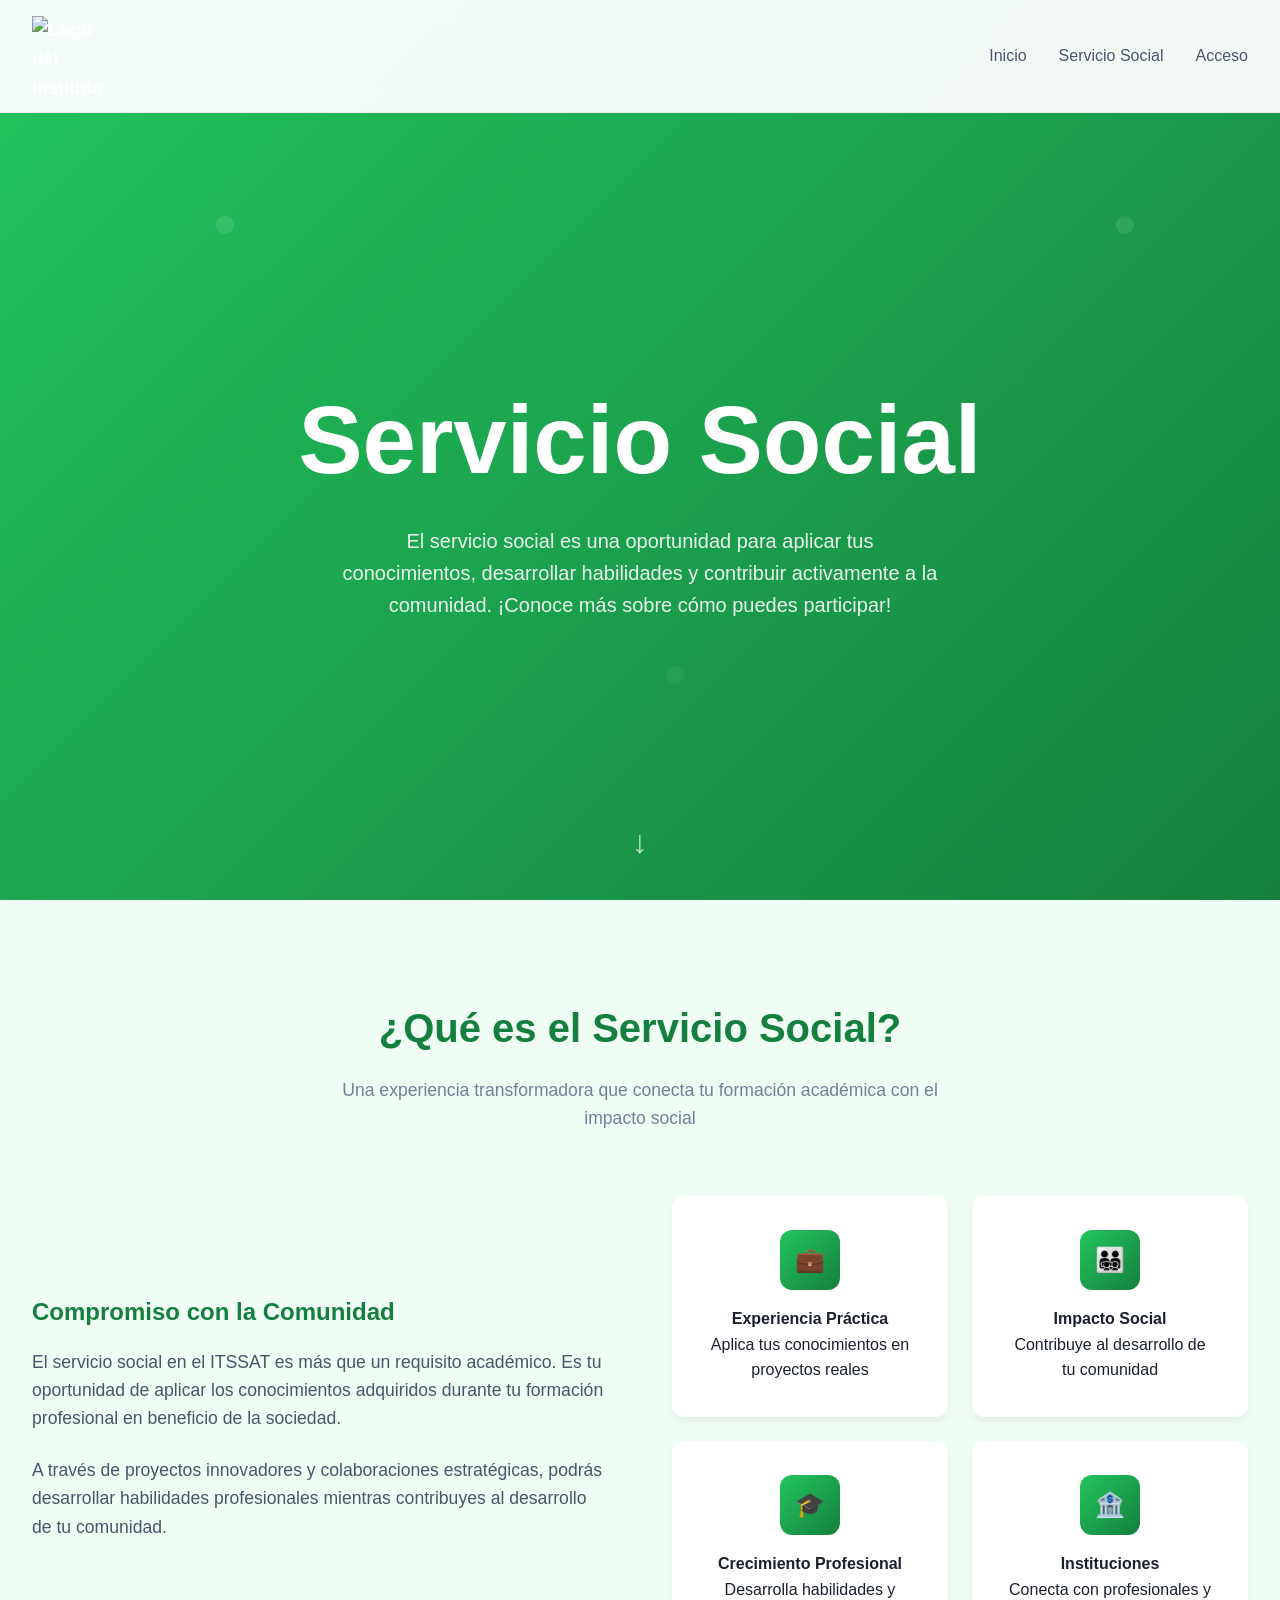
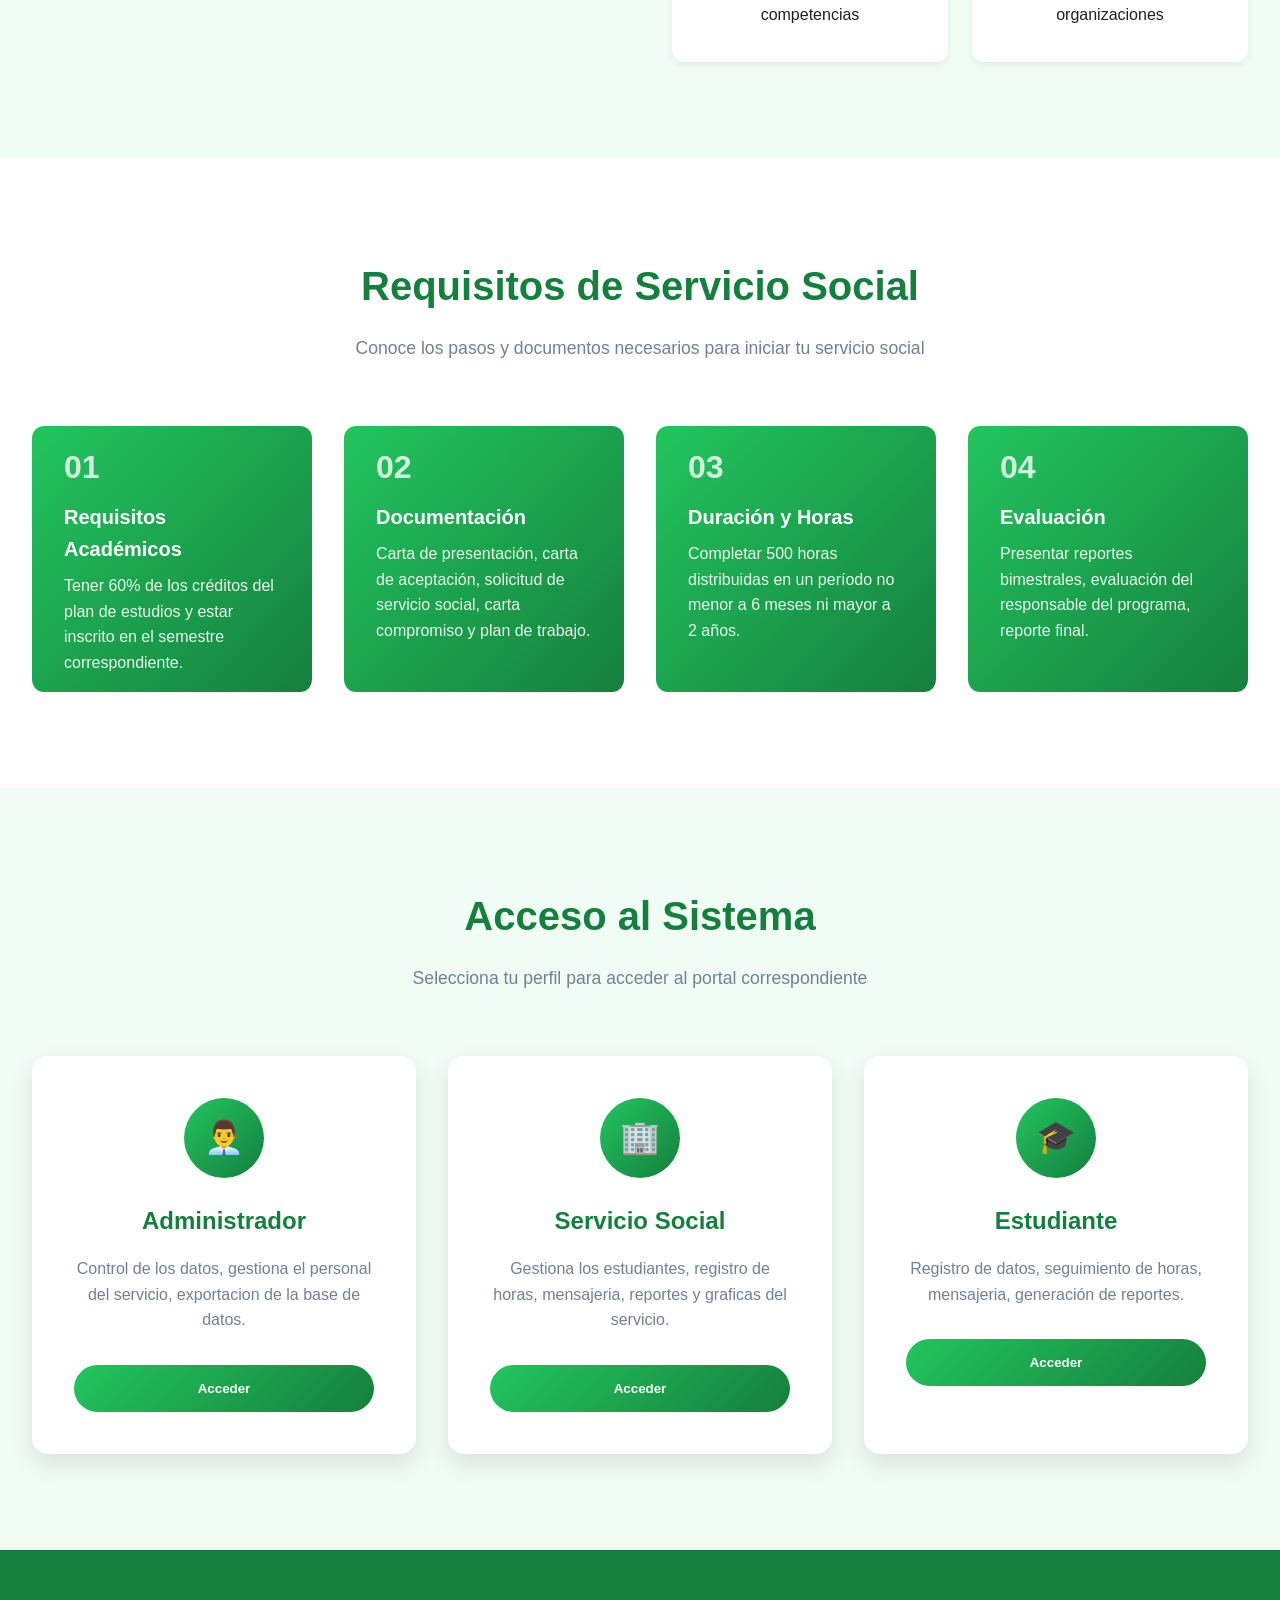
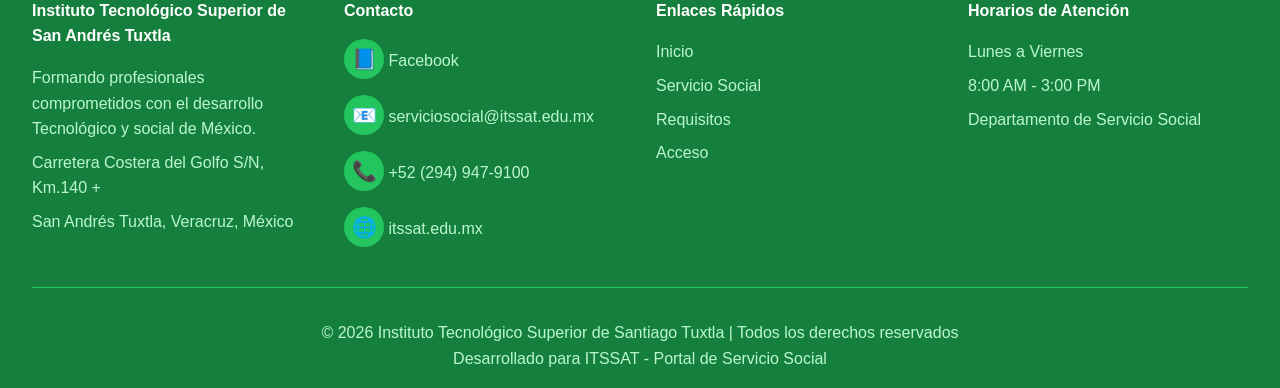
==== index.html @ ac5f0dce "Add files via upload" ====
<!DOCTYPE html>
<html lang="es">
<head>
    <meta charset="UTF-8">
    <meta name="viewport" content="width=device-width, initial-scale=1.0">
    <meta name="description" content="Portal de Servicio Social del Instituto Tecnológico Superior de Santiago Tuxtla. Acceso para estudiantes, coordinadores y administradores.">
    <meta name="keywords" content="ITSSAT, servicio social, Santiago Tuxtla, estudiantes, coordinadores">
    <meta property="og:title" content="ITSSAT - Portal de Servicio Social">
    <meta property="og:description" content="Sistema de gestión de servicio social para estudiantes del ITSSAT">
    <meta property="og:type" content="website">
    <title>ITSSAT - Portal de Servicio Social</title>
    <!-- Icono de la pestaña -->
    <link rel="icon" type="image/png" href="tec.png">
    <link rel="stylesheet" href="style_componentes.css?v=<?php echo time(); ?>">
    <style>
       * {
            margin: 0;
            padding: 0;
            box-sizing: border-box;
        }

        body {
            font-family: 'Inter', -apple-system, BlinkMacSystemFont, 'Segoe UI', Roboto, sans-serif;
            line-height: 1.6;
            color: #1a202c;
            scroll-behavior: smooth;
        }
        
        .header-index {
            position: fixed;
            top: 0;
            left: 0;
            right: 0;
            background: rgba(255, 255, 255, 0.95);
            backdrop-filter: blur(10px);
            z-index: 1000;
            padding: 1rem 0;
            border-bottom: 1px solid rgba(0,0,0,0.05);
            transition: all 0.3s ease;
        }

        .nav {
            width: 100%;
            margin: 0 auto;
            display: flex;
            justify-content: space-between;
            align-items: center;
            padding: 0 2rem;
        }

        .logo {
            width: 70px;
            height: 80px;
            display: flex;
            align-items: center;
            justify-content: center;
            color: white;
            font-weight: 700;
            font-size: 18px;
        }

        .nav-links {
            display: flex;
            list-style: none;
            gap: 2rem;
            align-items: center;
        }

        .nav-links a {
            text-decoration: none;
            color: #4a5568;
            font-weight: 500;
            transition: color 0.3s ease;
        }

        .nav-links a:hover {
            color: #16a34a;
        }
        
        .hero {
            min-height: 100vh;
            display: flex;
            align-items: center;
            justify-content: center;
            background: linear-gradient(135deg, #22c55e 0%, #15803d 100%);
            position: relative;
            overflow: hidden;
        }

        .hero::before {
            content: '';
            position: absolute;
            top: 0;
            left: 0;
            right: 0;
            bottom: 0;
            background: url('data:image/svg+xml,<svg xmlns="http://www.w3.org/2000/svg" viewBox="0 0 100 100"><defs><pattern id="grain" patternUnits="userSpaceOnUse" width="100" height="100"><circle cx="25" cy="25" r="1" fill="rgba(255,255,255,0.1)"/><circle cx="75" cy="75" r="1" fill="rgba(255,255,255,0.05)"/><circle cx="50" cy="10" r="0.5" fill="rgba(255,255,255,0.1)"/></pattern></defs><rect width="100" height="100" fill="url(%23grain)"/></svg>');
        }

        .hero-content {
            max-width: 1200px;
            margin: 0 auto;
            padding: 0 2rem;
            text-align: center;
            position: relative;
            z-index: 2;
            margin-top: 50px;
        }

        .hero h1 {
            font-size: clamp(3rem, 8vw, 6rem);
            font-weight: 800;
            color: white;
            margin-bottom: 2rem;
            line-height: 1.1;
        }

        .hero-subtitle {
            font-size: 1.25rem;
            color: rgba(255, 255, 255, 0.9);
            max-width: 600px;
            margin: 0 auto 3rem;
            font-weight: 400;
        }

        .scroll-indicator {
            position: absolute;
            bottom: 2rem;
            left: 50%;
            transform: translateX(-50%);
            animation: bounce 2s infinite;
        }

        .scroll-indicator::after {
            content: '↓';
            color: white;
            font-size: 2rem;
            opacity: 0.7;
        }

        section {
            padding: 6rem 0;
        }

        .container {
            max-width: 100%;
            margin: 0 auto;
            padding: 0 2rem;
        }

        .section-title {
            font-size: 2.5rem;
            font-weight: 700;
            text-align: center;
            margin-bottom: 1rem;
            color: #15803d;
        }

        .section-subtitle {
            font-size: 1.1rem;
            text-align: center;
            color: #718096;
            max-width: 600px;
            margin: 0 auto 4rem;
        }

        .about {
            background: #f0fdf4;
        }

        .about-content {
            display: grid;
            grid-template-columns: 1fr 1fr;
            gap: 4rem;
            align-items: center;
        }

        .about-text h3 {
            font-size: 1.5rem;
            color: #15803d;
            margin-bottom: 1rem;
        }

        .about-text p {
            color: #4a5568;
            margin-bottom: 1.5rem;
            font-size: 1.1rem;
        }

        .about-features {
            display: grid;
            grid-template-columns: repeat(2, 1fr);
            gap: 1.5rem;
        }

        .feature-card {
            background: white;
            padding: 2rem;
            border-radius: 12px;
            box-shadow: 0 4px 6px rgba(0,0,0,0.05);
            text-align: center;
            border: 2px solid transparent;
            transition: all 0.3s ease;
        }

        .feature-card:hover {
            border-color: #22c55e;
            transform: translateY(-5px);
        }

        .feature-icon {
            width: 60px;
            height: 60px;
            background: linear-gradient(135deg, #22c55e, #15803d);
            border-radius: 12px;
            display: flex;
            align-items: center;
            justify-content: center;
            margin: 0 auto 1rem;
            font-size: 24px;
        }

        .feature-icon::before {
            content: attr(aria-label);
            position: absolute;
            width: 1px;
            height: 1px;
            padding: 0;
            margin: -1px;
            overflow: hidden;
            clip: rect(0, 0, 0, 0);
            white-space: nowrap;
            border: 0;
        }

        .requirements {
            background: white;
        }

        .req-grid {
            display: grid;
            grid-template-columns: repeat(auto-fit, minmax(250px, 1fr));
            gap: 2rem;
            margin-top: 3rem;
        }

        .req-card {
            background: linear-gradient(135deg, #22c55e 0%, #15803d 100%);
            padding: 1rem 2rem;
            border-radius: 12px;
            color: white;
            position: relative;
            overflow: hidden;
            transition: all 0.3s ease;
        }

        .req-card:hover {
            transform: translateY(-5px);
            box-shadow: 0 15px 30px rgba(34, 197, 94, 0.3);
        }

        .req-card::before {
            content: '';
            position: absolute;
            top: -50%;
            right: -50%;
            width: 100px;
            height: 100px;
            background: rgba(255,255,255,0.1);
            border-radius: 50%;
        }

        .req-number {
            font-size: 2rem;
            font-weight: 800;
            opacity: 0.8;
            margin-bottom: 0.5rem;
        }

        .req-card h3 {
            font-size: 1.25rem;
            margin-bottom: 0.5rem;
        }

        .req-card p {
            opacity: 0.9;
            line-height: 1.6;
        }

        .login-section {
            background: #f0fdf4;
            padding: 6rem 0;
        }

        .login-grid {
            display: grid;
            grid-template-columns: repeat(auto-fit, minmax(300px, 1fr));
            gap: 2rem;
            margin-top: 3rem;
        }

        .login-card {
            background: white;
            padding: 2.5rem;
            border-radius: 16px;
            text-align: center;
            box-shadow: 0 10px 25px rgba(0,0,0,0.1);
            transition: all 0.3s ease;
            cursor: pointer;
            border: 2px solid transparent;
        }

        .login-card:hover {
            transform: translateY(-5px);
            box-shadow: 0 20px 40px rgba(34, 197, 94, 0.2);
            border-color: #22c55e;
        }

        .login-card:focus {
            outline: 2px solid #22c55e;
            outline-offset: 2px;
        }

        .login-icon {
            width: 80px;
            height: 80px;
            margin: 0 auto 1.5rem;
            background: linear-gradient(135deg, #22c55e, #15803d);
            border-radius: 50%;
            display: flex;
            align-items: center;
            justify-content: center;
            font-size: 32px;
        }

        .login-card h3 {
            font-size: 1.5rem;
            color: #15803d;
            margin-bottom: 1rem;
        }

        .login-card p {
            color: #718096;
            margin-bottom: 2rem;
        }

        .login-btn {
            background: linear-gradient(135deg, #22c55e, #15803d);
            color: white;
            border: none;
            padding: 1rem 2rem;
            border-radius: 50px;
            font-weight: 600;
            cursor: pointer;
            transition: all 0.3s ease;
            width: 100%;
        }

        .login-btn:hover {
            transform: translateY(-2px);
            box-shadow: 0 10px 20px rgba(34, 197, 94, 0.3);
        }

        .login-btn:focus {
            outline: 2px solid #22c55e;
            outline-offset: 2px;
        }

        .back-to-top {
            position: fixed;
            bottom: 2rem;
            right: 2rem;
            width: 50px;
            height: 50px;
            background: #22c55e;
            color: white;
            border: none;
            border-radius: 50%;
            font-size: 1.5rem;
            cursor: pointer;
            opacity: 0;
            visibility: hidden;
            transition: all 0.3s ease;
            z-index: 999;
            box-shadow: 0 4px 12px rgba(34, 197, 94, 0.4);
        }

        .back-to-top.visible {
            opacity: 1;
            visibility: visible;
        }

        .back-to-top:hover {
            background: #16a34a;
            transform: translateY(-3px);
        }

        .footer {
            background: #15803d;
            color: white;
            padding: 3rem 0 1rem;
        }

        .footer-content {
            display: grid;
            grid-template-columns: repeat(auto-fit, minmax(250px, 1fr));
            gap: 2rem;
            margin-bottom: 2rem;
        }

        .footer-section h4 {
            margin-bottom: 1rem;
            color: white;
        }

        .footer-section p, 
        .footer-section a {
            color: #bbf7d0;
            text-decoration: none;
            margin-bottom: 0.5rem;
            display: block;
        }

        .footer-section a:hover {
            color: white;
        }

        .social-links {
            display: flex;
            flex-direction: column;
            gap: 0.5rem;
            margin-top: 1rem;
        }

        .contact-item {
            display: flex;
            align-items: center;
            gap: 0.5rem;
        }

        .social-link {
            width: 40px;
            height: 40px;
            background: #22c55e;
            border-radius: 50%;
            display: inline-flex;
            justify-content: center;
            align-items: center;
            font-size: 20px;
            line-height: 40px;
            text-align: center;
            text-decoration: none;
            color: white;
            transition: all 0.3s ease;
        }
        
        .social-link:hover {
            background: #16a34a;
            transform: translateY(-2px);
        }

        .footer-bottom {
            border-top: 1px solid #22c55e;
            padding-top: 2rem;
            text-align: center;
            color: #bbf7d0;
        }

        .fade-in {
            opacity: 0;
            transform: translateY(30px);
            transition: all 0.6s ease;
        }

        .fade-in.visible {
            opacity: 1;
            transform: translateY(0);
        }

        .loading {
            pointer-events: none;
            opacity: 0.6;
        }

        .skip-to-content {
            position: absolute;
            top: -40px;
            left: 0;
            background: #22c55e;
            color: white;
            padding: 8px;
            text-decoration: none;
            z-index: 100;
        }

        .skip-to-content:focus {
            top: 0;
        }

        @keyframes bounce {
            0%, 20%, 50%, 80%, 100% { transform: translateX(-50%) translateY(0); }
            40% { transform: translateX(-50%) translateY(-10px); }
            60% { transform: translateX(-50%) translateY(-5px); }
        }

        @keyframes spin {
            to { transform: rotate(360deg); }
        }

    @media (max-width: 1024px) {
        .nav {
            padding: 0 1.5rem;
        }

        .hero h1 {
            font-size: clamp(2.5rem, 6vw, 4rem);
        }

        .about-content {
            grid-template-columns: 1fr;
            gap: 3rem;
        }

        .about-features {
            grid-template-columns: repeat(2, 1fr);
        }

        .req-grid {
            grid-template-columns: repeat(2, 1fr);
        }

        .login-grid {
            grid-template-columns: repeat(2, 1fr);
        }

        .footer-content {
            grid-template-columns: repeat(2, 1fr);
        }
    }

    @media (max-width: 768px) {
        .nav {
            padding: 0 1rem;
        }

        .logo {
            width: 60px;
            height: 60px;
        }

        .nav-links {
            gap: 1rem;
            font-size: 0.9rem;
        }

        .hero {
            min-height: 80vh;
        }

        .hero h1 {
            font-size: clamp(2rem, 5vw, 3rem);
            margin-bottom: 1.5rem;
        }

        .hero-subtitle {
            font-size: 1rem;
            margin-bottom: 2rem;
        }

        section {
            padding: 4rem 0;
        }

        .container {
            padding: 0 1rem;
        }

        .section-title {
            font-size: 2rem;
        }

        .section-subtitle {
            font-size: 1rem;
        }

        .about-features {
            grid-template-columns: 1fr;
        }

        .feature-card {
            padding: 1.5rem;
        }

        .req-grid {
            grid-template-columns: 1fr;
        }

        .req-card {
            padding: 2rem;
        }

        .login-grid {
            grid-template-columns: 1fr;
        }

        .login-card {
            padding: 2rem;
        }

        .footer-content {
            grid-template-columns: repeat(2, 1fr);
            gap: 0;
            row-gap: 2rem;
        }

        .footer-section {
            max-width: 100%;
        }

        .footer-section h4 {
            font-size: 0.95rem;
            margin-bottom: 0.75rem;
            max-width: 95%;
        }

        .footer-section p,
        .footer-section a {
            font-size: 0.8rem;
            line-height: 1.8;
        }

        .social-links {
            justify-content: flex-start;
            max-width: 90%;
        }

        .social-link {
            width: 38px;
            height: 33px;
            font-size: 14px;
            padding: 0.3rem;
        }

        .back-to-top {
            bottom: 1rem;
            right: 1rem;
            width: 45px;
            height: 45px;
            font-size: 1.25rem;
        }
    }

    @media (max-width: 480px) {
        .nav {
            padding: 0 1rem;
        }

        .logo {
            width: 50px;
            height: 59px;
            font-size: 15px;
        }

        .nav-links {
            gap: 2rem;
            font-size: 0.85rem;
        }

        .hero {
            min-height: 70vh;
            padding: 0 1rem;
        }

        .hero h1 {
            font-size: 2rem;
            margin-bottom: 1rem;
        }

        .hero-subtitle {
            font-size: 0.95rem;
            margin-bottom: 1.5rem;
        }

        .hero-content {
            margin-top: 80px;
        }

        section {
            padding: 3rem 0;
        }

        .section-title {
            font-size: 1.75rem;
            margin-bottom: 0.75rem;
        }

        .section-subtitle {
            font-size: 0.95rem;
            margin-bottom: 2rem;
        }

        .about-text h3 {
            font-size: 1.25rem;
        }

        .about-text p {
            font-size: 1rem;
        }

        .feature-card {
            padding: 1.25rem;
        }

        .feature-icon {
            width: 50px;
            height: 50px;
            font-size: 20px;
        }

        .req-card {
            padding: 1.5rem;
        }

        .req-number {
            font-size: 1.5rem;
        }

        .req-card h3 {
            font-size: 1.1rem;
        }

        .login-card {
            padding: 1.5rem;
        }

        .login-icon {
            width: 70px;
            height: 70px;
            font-size: 28px;
        }

        .login-card h3 {
            font-size: 1.25rem;
        }

        .login-btn {
            padding: 0.875rem 1.5rem;
        }

        .footer {
            padding: 2rem 0 1rem;
        }

        .footer-content {
            grid-template-columns: repeat(2, 1fr);
            gap: 0;
            row-gap: 1rem;
        }

        .footer-section {
            max-width: 100%;
        }

        .footer-section h4 {
            font-size: 0.9rem;
            margin-bottom: 0.75rem;
            max-width: 100%;
        }

        .footer-section p,
        .footer-section a {
            font-size: 0.68rem;
            line-height: 1.8;
        }

        .social-links {
            justify-content: flex-start;
            max-width: 100%;
        }

        .social-link {
            width: 30px;
            height: 30px;
            font-size: 10px;
            padding: 0.3rem;
        }

        .back-to-top {
            width: 40px;
            height: 40px;
            font-size: 1.1rem;
        }
    }

    @media (max-width: 360px) {
        .nav-links {
            gap: 0.5rem;
            font-size: 0.8rem;
        }

        .hero h1 {
            font-size: 1.75rem;
        }

        .section-title {
            font-size: 1.5rem;
        }

        .feature-card h4,
        .req-card h3,
        .login-card h3 {
            font-size: 1rem;
        }

        .footer-content {
            grid-template-columns: repeat(2, 1fr);
            gap: 0;
            row-gap: 0.8rem;
        }

        .footer-section h4 {
            font-size: 0.85rem;
            max-width: 95%;
        }

        .footer-section p,
        .footer-section a {
            font-size: 0.65rem;
            line-height: 1.7;
        }

        .social-links {
            justify-content: flex-start;
            max-width: 90%;
        }

        .social-link {
            width: 32px;
            height: 28px;
            font-size: 9px;
            padding: 0.25rem;
        }
    }
    </style>
</head>
<body>
<!-- ===== PRELOADER ===== -->
    <div class="preloader" id="preloader">
        <div class="loader"></div>
    </div>

<!-- ===== HEADER / NAVBAR ===== -->
    <header class="header-index">
        <nav class="nav" role="navigation" aria-label="Navegación principal">
            <img src="Itssat.png" class="logo" alt="Logo del Instituto Tecnológico Superior de Santiago Tuxtla">
            <ul class="nav-links">
                <li><a href="#inicio">Inicio</a></li>
                <li><a href="#requisitos">Servicio Social</a></li>
                <li><a href="#acceso">Acceso</a></li>
            </ul>
        </nav>
    </header>

<!-- ===== HERO / PORTADA ===== -->
    <section id="inicio" class="hero">
        <div class="hero-content">
            <h1><br>Servicio Social</h1>
            <p class="hero-subtitle">
                El servicio social es una oportunidad para aplicar tus conocimientos, desarrollar habilidades y 
                contribuir activamente a la comunidad. ¡Conoce más sobre cómo puedes participar!
            </p>
        </div>
        <div class="scroll-indicator" aria-hidden="true"></div>
    </section>

<!-- ===== INFORMACIÓN SERVICIO SOCIAL ===== -->
    <main id="main-content">
        <section id="servicio" class="about">
            <div class="container">
                <h2 class="section-title fade-in">¿Qué es el Servicio Social?</h2>
                <p class="section-subtitle fade-in">
                    Una experiencia transformadora que conecta tu formación académica con el impacto social
                </p>
                <div class="about-content">
                    <div class="about-text fade-in">
                        <h3>Compromiso con la Comunidad</h3>
                        <p>
                            El servicio social en el ITSSAT es más que un requisito académico. Es tu oportunidad 
                            de aplicar los conocimientos adquiridos durante tu formación profesional en beneficio 
                            de la sociedad.
                        </p>
                        <p>
                            A través de proyectos innovadores y colaboraciones estratégicas, podrás desarrollar 
                            habilidades profesionales mientras contribuyes al desarrollo de tu comunidad.
                        </p>
                    </div>
                    <div class="about-features fade-in">
                        <div class="feature-card">
                            <div class="feature-icon" role="img" aria-label="Experiencia práctica">💼</div>
                            <h4>Experiencia Práctica</h4>
                            <p>Aplica tus conocimientos en proyectos reales</p>
                        </div>
                        <div class="feature-card">
                            <div class="feature-icon" role="img" aria-label="Impacto social">👨‍👨‍👧‍👦</div>
                            <h4>Impacto Social</h4>
                            <p>Contribuye al desarrollo de tu comunidad</p>
                        </div>
                        <div class="feature-card">
                            <div class="feature-icon" role="img" aria-label="Crecimiento profesional">🎓</div>
                            <h4>Crecimiento Profesional</h4>
                            <p>Desarrolla habilidades y competencias</p>
                        </div>
                        <div class="feature-card">
                            <div class="feature-icon" role="img" aria-label="Instituciones">🏦</div>
                            <h4>Instituciones</h4>
                            <p>Conecta con profesionales y organizaciones</p>
                        </div>
                    </div>
                </div>
            </div>
        </section>

<!-- ===== REQUISITOS ===== -->
        <section id="requisitos" class="requirements">
            <div class="container">
                <h2 class="section-title fade-in">Requisitos de Servicio Social</h2>
                <p class="section-subtitle fade-in">
                    Conoce los pasos y documentos necesarios para iniciar tu servicio social
                </p>
                <div class="req-grid">
                    <div class="req-card fade-in">
                        <div class="req-number">01</div>
                        <h3>Requisitos Académicos</h3>
                        <p>Tener 60% de los créditos del plan de estudios y estar inscrito en el semestre correspondiente.</p>
                    </div>
                    <div class="req-card fade-in">
                        <div class="req-number">02</div>
                        <h3>Documentación</h3>
                        <p>Carta de presentación, carta de aceptación, solicitud de servicio social, carta compromiso y plan de trabajo.</p>
                    </div>
                    <div class="req-card fade-in">
                        <div class="req-number">03</div>
                        <h3>Duración y Horas</h3>
                        <p>Completar 500 horas distribuidas en un período no menor a 6 meses ni mayor a 2 años.</p>
                    </div>
                    <div class="req-card fade-in">
                        <div class="req-number">04</div>
                        <h3>Evaluación</h3>
                        <p>Presentar reportes bimestrales, evaluación del responsable del programa, reporte final.</p>
                    </div>
                </div>
            </div>
        </section>

<!-- ===== ACCESO AL SISTEMA ===== -->
        <section id="acceso" class="login-section">
            <div class="container">
                <h2 class="section-title fade-in">Acceso al Sistema</h2>
                <p class="section-subtitle fade-in">
                    Selecciona tu perfil para acceder al portal correspondiente
                </p>
                <div class="login-grid">
                    <div class="login-card fade-in" tabindex="0" role="button" data-url="Administrador_Login.php" aria-label="Acceder como Administrador">
                        <div class="login-icon" role="img" aria-label="Icono de administrador">👨‍💼</div>
                        <h3>Administrador</h3>
                        <p>Control de los datos, gestiona el personal del servicio, exportacion de la base de datos.</p>
                        <button class="login-btn">Acceder</button>
                    </div>
                    <div class="login-card fade-in" tabindex="0" role="button" data-url="ServicioSocial_Login.php" aria-label="Acceder como Coordinador">
                        <div class="login-icon" role="img" aria-label="Icono de coordinador">🏢</div>
                        <h3>Servicio Social</h3>
                        <p>Gestiona los estudiantes, registro de horas, mensajeria, reportes y graficas del servicio.</p>
                        <button class="login-btn">Acceder</button>
                    </div>
                    <div class="login-card fade-in" tabindex="0" role="button" data-url="Estudiante_Login.php" aria-label="Acceder como Estudiante">
                        <div class="login-icon" role="img" aria-label="Icono de estudiante">🎓</div>
                        <h3>Estudiante</h3>
                        <p>Registro de datos, seguimiento de horas, mensajeria, generación de reportes.</p>
                        <button class="login-btn">Acceder</button>
                    </div>
                </div>
            </div>
        </section>
    </main>

<!-- ===== BOTÓN VOLVER ARRIBA ===== -->
    <button class="back-to-top" aria-label="Volver arriba">↑</button>

<!-- ===== FOOTER ===== -->
    <footer class="footer">
        <div class="container">
            <div class="footer-content">
                <div class="footer-section">
                    <h4>Instituto Tecnológico Superior de San Andrés Tuxtla</h4>
                    <p>Formando profesionales comprometidos con el desarrollo Tecnológico y social de México.</p>
                    <p>Carretera Costera del Golfo S/N, Km.140 +</p>
                    <p>San Andrés Tuxtla, Veracruz, México</p>
                </div>
                
                <div class="footer-section">
                <h4>Contacto</h4>
                <div class="social-links">
                    <a href="https://www.facebook.com/itssat" class="contact-item" target="_blank" rel="noopener noreferrer">
                        <span class="social-link">📘</span>
                        <span>Facebook</span>
                    </a>
                    <a href="mailto:serviciosocial@itssat.edu.mx" class="contact-item">
                        <span class="social-link">📧</span>
                        <span>serviciosocial@itssat.edu.mx</span>
                    </a>
                    <a href="tel:+522941234567" class="contact-item">
                        <span class="social-link">📞</span>
                        <span>+52 (294) 947-9100</span>
                    </a>
                    <a href="https://www.itssat.edu.mx" class="contact-item" target="_blank" rel="noopener noreferrer">
                        <span class="social-link">🌐</span>
                        <span>itssat.edu.mx</span>
                    </a>
                </div>
            </div>
                <div class="footer-section">
                    <h4>Enlaces Rápidos</h4>
                    <a href="#inicio">Inicio</a>
                    <a href="#servicio">Servicio Social</a>
                    <a href="#requisitos">Requisitos</a>
                    <a href="#acceso">Acceso</a>
                </div>
                <div class="footer-section">
                    <h4>Horarios de Atención</h4>
                    <p>Lunes a Viernes</p>
                    <p>8:00 AM - 3:00 PM</p>
                    <p>Departamento de Servicio Social</p>
                </div>
            </div>
            <div class="footer-bottom">
                <p>&copy; 2026 Instituto Tecnológico Superior de Santiago Tuxtla | Todos los derechos reservados</p>
                <p>Desarrollado para ITSSAT - Portal de Servicio Social</p>
            </div>
        </div>
    </footer>
    
    <script>
        /* ===== PRELOADER ===== */
        window.addEventListener('load', function() {
            const preloader = document.getElementById('preloader');
            if(preloader){
                preloader.classList.add('hidden');
            }
            document.body.classList.remove('loading');
        });
    </script>

    <script>
/* ===== SCROLL SUAVE ===== */
document.querySelectorAll('a[href^="#"]').forEach(anchor => {
    anchor.addEventListener('click', function (e) {
        e.preventDefault();

        const target = document.querySelector(this.getAttribute('href'));

        if (target) {
            const headerOffset = 100;
            const elementPosition = target.getBoundingClientRect().top;
            const offsetPosition = elementPosition + window.pageYOffset - headerOffset;

            window.scrollTo({
                top: offsetPosition,
                behavior: 'smooth'
            });
        }
    });
});


/* ===== ANIMACIÓN AL APARECER ===== */
const observerOptions = {
    threshold: 0.1,
    rootMargin: '0px 0px -100px 0px'
};

const observer = new IntersectionObserver(function(entries) {
    entries.forEach(entry => {
        if (entry.isIntersecting) {
            entry.target.classList.add('visible');
        }
    });
}, observerOptions);

document.querySelectorAll('.fade-in').forEach(el => {
    observer.observe(el);
});


/* ===== EFECTO HEADER AL SCROLL ===== */
window.addEventListener('scroll', () => {
    const header = document.querySelector('.header');

    if (header) {
        if (window.scrollY > 100) {
            header.style.background = 'rgba(255, 255, 255, 0.98)';
            header.style.boxShadow = '0 2px 10px rgba(0,0,0,0.1)';
        } else {
            header.style.background = 'rgba(255, 255, 255, 0.95)';
            header.style.boxShadow = 'none';
        }
    }
});


/* ===== BOTÓN VOLVER ARRIBA ===== */
const backToTopBtn = document.querySelector('.back-to-top');

if(backToTopBtn){
    window.addEventListener('scroll', () => {
        if (window.pageYOffset > 300) {
            backToTopBtn.classList.add('visible');
        } else {
            backToTopBtn.classList.remove('visible');
        }
    });

    backToTopBtn.addEventListener('click', () => {
        window.scrollTo({
            top: 0,
            behavior: 'smooth'
        });
    });
}


/* ===== LOGIN CARDS ===== */
const loginCards = document.querySelectorAll('.login-card');

loginCards.forEach(card => {

    card.addEventListener('click', function() {
        const url = this.getAttribute('data-url');
        if (url) {
            window.location.href = url;
        }
    });

    card.addEventListener('keypress', function(e) {
        if (e.key === 'Enter' || e.key === ' ') {
            e.preventDefault();
            const url = this.getAttribute('data-url');
            if (url) {
                window.location.href = url;
            }
        }
    });

});
</script>
</body>
</html>
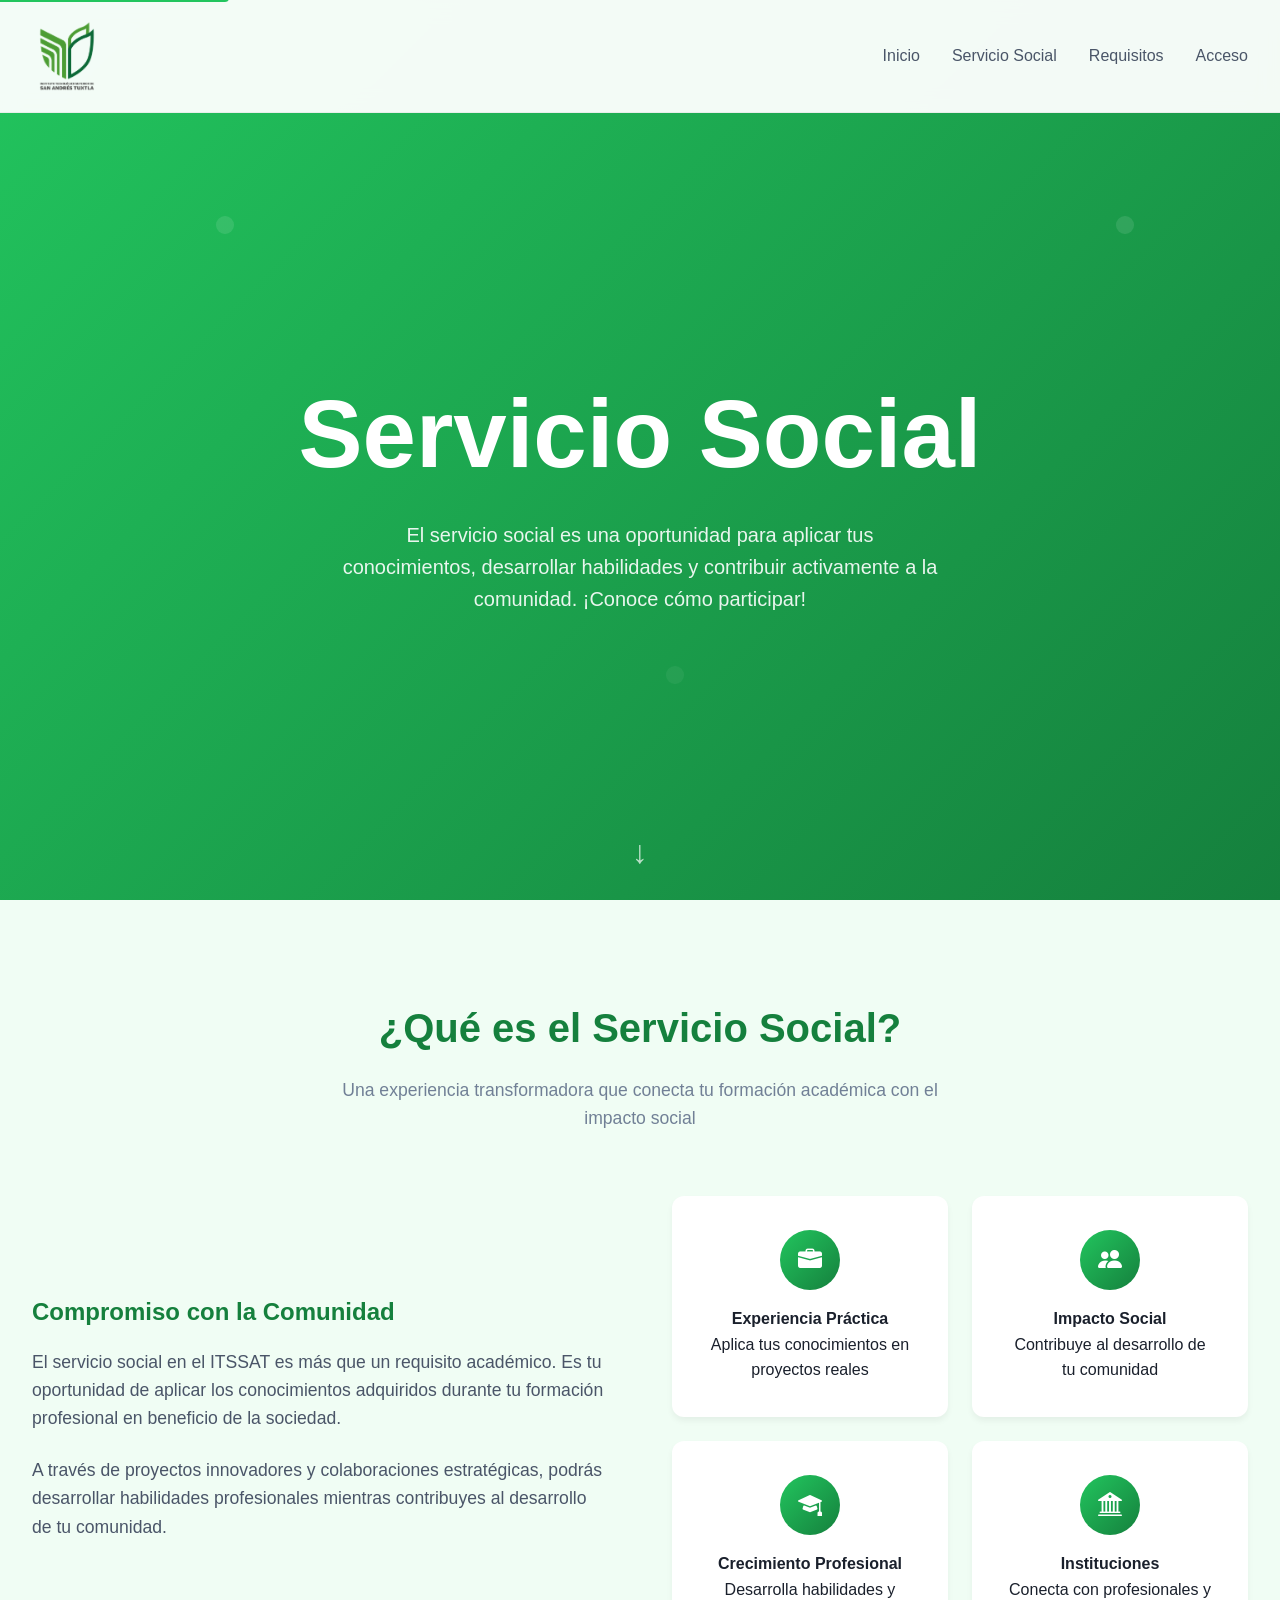
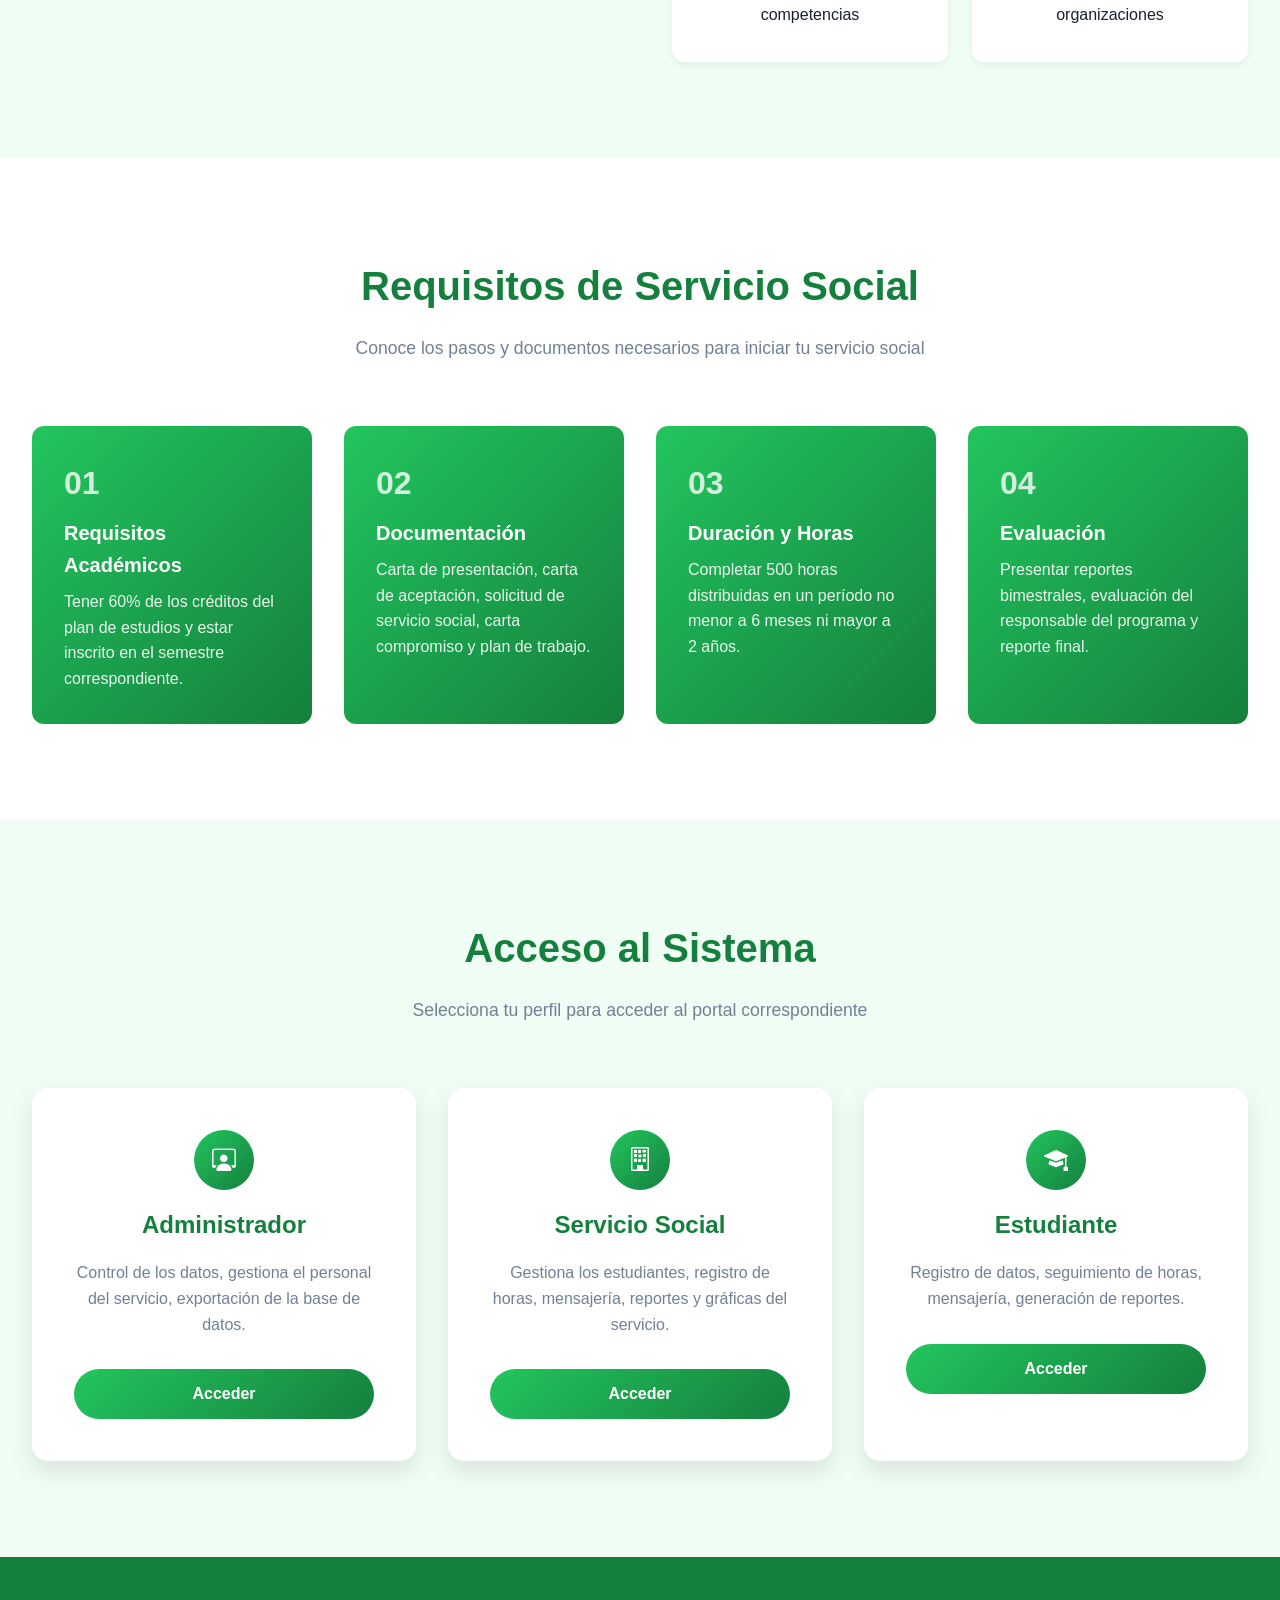
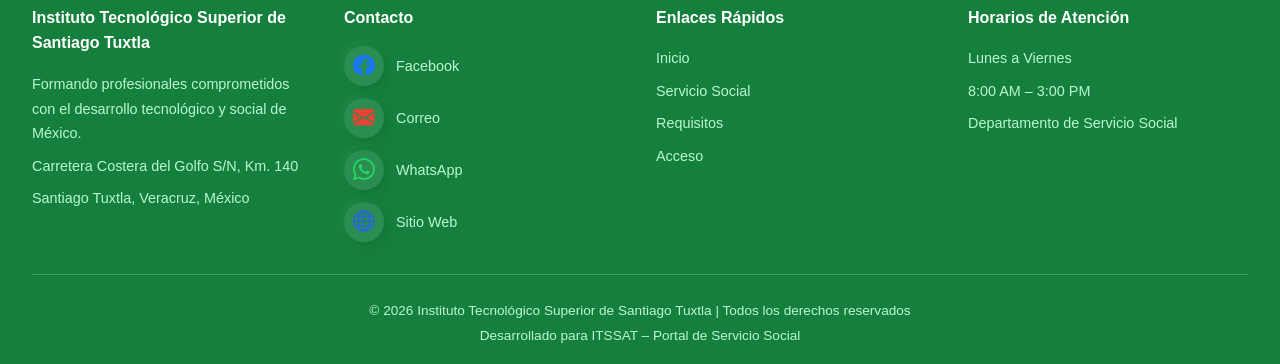
==== commit 9e739aef: "Update print statement from 'Hello' to 'Goodbye'" ====
--- a/index.html
+++ b/index.html
@@ -3,17 +3,36 @@
 <head>
     <meta charset="UTF-8">
     <meta name="viewport" content="width=device-width, initial-scale=1.0">
-    <meta name="description" content="Portal de Servicio Social del Instituto Tecnológico Superior de Santiago Tuxtla. Acceso para estudiantes, coordinadores y administradores.">
-    <meta name="keywords" content="ITSSAT, servicio social, Santiago Tuxtla, estudiantes, coordinadores">
+
+    <!-- SEO -->
+    <meta name="description" content="Portal de Servicio Social del Instituto Tecnológico Superior de Santiago Tuxtla. Acceso para estudiantes, personal y administradores.">
+    <link rel="canonical" href="https://serviciosocial.itssat.edu.mx/">
+
+    <!-- Open Graph -->
     <meta property="og:title" content="ITSSAT - Portal de Servicio Social">
     <meta property="og:description" content="Sistema de gestión de servicio social para estudiantes del ITSSAT">
     <meta property="og:type" content="website">
+    <meta property="og:url" content="https://serviciosocial.itssat.edu.mx/">
+    <meta property="og:image" content="https://serviciosocial.itssat.edu.mx/Itssat.png">
+    <meta name="robots" content="index, follow">
+    <meta name="theme-color" content="#22c55e">
+
     <title>ITSSAT - Portal de Servicio Social</title>
-    <!-- Icono de la pestaña -->
     <link rel="icon" type="image/png" href="tec.png">
-    <link rel="stylesheet" href="style_componentes.css?v=<?php echo time(); ?>">
+    <link rel="preconnect" href="https://cdn.jsdelivr.net">
+    <link rel="preload" href="/Itssat.png" as="image" type="image/png" fetchpriority="high">
+
+    <!-- CSS externo -->
+    <link rel="stylesheet" href="style_componentes.css">
+    <link rel="stylesheet" href="style_animaciones.css">
+
+    <!-- Bootstrap Icons -->
+    <link rel="preload" href="https://cdn.jsdelivr.net/npm/bootstrap-icons@1.11.3/font/bootstrap-icons.min.css" as="style" onload="this.onload=null;this.rel='stylesheet'">
+    <noscript><link rel="stylesheet" href="https://cdn.jsdelivr.net/npm/bootstrap-icons@1.11.3/font/bootstrap-icons.min.css"></noscript>
+
     <style>
-       * {
+        /* <--- RESET Y BASE ---> */
+        *, *::before, *::after {
             margin: 0;
             padding: 0;
             box-sizing: border-box;
@@ -23,9 +42,32 @@
             font-family: 'Inter', -apple-system, BlinkMacSystemFont, 'Segoe UI', Roboto, sans-serif;
             line-height: 1.6;
             color: #1a202c;
-            scroll-behavior: smooth;
-        }
-        
+        }
+
+        @media (prefers-reduced-motion: no-preference) {
+            html { scroll-behavior: smooth; }
+        }
+
+        /* <--- SKIP TO CONTENT ---> */
+        .skip-to-content {
+            position: absolute;
+            top: -40px;
+            left: 0;
+            background: #22c55e;
+            color: white;
+            padding: 8px 16px;
+            text-decoration: none;
+            z-index: 9999;
+            font-weight: 500;
+            border-radius: 0 0 4px 0;
+            transition: top 0.2s ease;
+        }
+
+        .skip-to-content:focus {
+            top: 0;
+        }
+
+        /* <--- HEADER ---> */
         .header-index {
             position: fixed;
             top: 0;
@@ -33,10 +75,11 @@
             right: 0;
             background: rgba(255, 255, 255, 0.95);
             backdrop-filter: blur(10px);
+            -webkit-backdrop-filter: blur(10px);
             z-index: 1000;
             padding: 1rem 0;
-            border-bottom: 1px solid rgba(0,0,0,0.05);
-            transition: all 0.3s ease;
+            border-bottom: 1px solid rgba(0, 0, 0, 0.05);
+            transition: background 0.3s ease, box-shadow 0.3s ease;
         }
 
         .nav {
@@ -51,12 +94,8 @@
         .logo {
             width: 70px;
             height: 80px;
-            display: flex;
-            align-items: center;
-            justify-content: center;
-            color: white;
-            font-weight: 700;
-            font-size: 18px;
+            display: block;
+            object-fit: contain;
         }
 
         .nav-links {
@@ -71,12 +110,18 @@
             color: #4a5568;
             font-weight: 500;
             transition: color 0.3s ease;
-        }
-
-        .nav-links a:hover {
+            padding: 0.25rem 0;
+            border-bottom: 2px solid transparent;
+        }
+
+        .nav-links a:hover,
+        .nav-links a:focus {
             color: #16a34a;
-        }
-        
+            border-bottom-color: #22c55e;
+            outline: none;
+        }
+
+        /* <--- HERO ---> */
         .hero {
             min-height: 100vh;
             display: flex;
@@ -90,27 +135,25 @@
         .hero::before {
             content: '';
             position: absolute;
-            top: 0;
-            left: 0;
-            right: 0;
-            bottom: 0;
+            inset: 0;
             background: url('data:image/svg+xml,<svg xmlns="http://www.w3.org/2000/svg" viewBox="0 0 100 100"><defs><pattern id="grain" patternUnits="userSpaceOnUse" width="100" height="100"><circle cx="25" cy="25" r="1" fill="rgba(255,255,255,0.1)"/><circle cx="75" cy="75" r="1" fill="rgba(255,255,255,0.05)"/><circle cx="50" cy="10" r="0.5" fill="rgba(255,255,255,0.1)"/></pattern></defs><rect width="100" height="100" fill="url(%23grain)"/></svg>');
+            pointer-events: none;
         }
 
         .hero-content {
-            max-width: 1200px;
-            margin: 0 auto;
+            width: 100%;
+            margin: 80px auto 0;
             padding: 0 2rem;
             text-align: center;
             position: relative;
             z-index: 2;
-            margin-top: 50px;
         }
 
         .hero h1 {
             font-size: clamp(3rem, 8vw, 6rem);
             font-weight: 800;
             color: white;
+            margin-top: 4rem;
             margin-bottom: 2rem;
             line-height: 1.1;
         }
@@ -129,6 +172,7 @@
             left: 50%;
             transform: translateX(-50%);
             animation: bounce 2s infinite;
+            line-height: 1;
         }
 
         .scroll-indicator::after {
@@ -138,12 +182,12 @@
             opacity: 0.7;
         }
 
+        /* <--- SECCIONES GENERALES ---> */
         section {
             padding: 6rem 0;
         }
 
         .container {
-            max-width: 100%;
             margin: 0 auto;
             padding: 0 2rem;
         }
@@ -164,6 +208,7 @@
             margin: 0 auto 4rem;
         }
 
+        /* <--- ABOUT / SERVICIO SOCIAL ---> */
         .about {
             background: #f0fdf4;
         }
@@ -193,46 +238,41 @@
             gap: 1.5rem;
         }
 
+        /* <--- CARDS ---> */
         .feature-card {
             background: white;
             padding: 2rem;
             border-radius: 12px;
-            box-shadow: 0 4px 6px rgba(0,0,0,0.05);
+            box-shadow: 0 4px 6px rgba(0, 0, 0, 0.05);
             text-align: center;
             border: 2px solid transparent;
-            transition: all 0.3s ease;
+            transition: border-color 0.3s ease, transform 0.3s ease, box-shadow 0.3s ease;
         }
 
         .feature-card:hover {
             border-color: #22c55e;
             transform: translateY(-5px);
+            box-shadow: 0 12px 24px rgba(34, 197, 94, 0.15);
         }
 
         .feature-icon {
             width: 60px;
             height: 60px;
+            border-radius: 50%;
             background: linear-gradient(135deg, #22c55e, #15803d);
-            border-radius: 12px;
+            font-size: 1.5rem;
+            color: #ffffff;
             display: flex;
             align-items: center;
             justify-content: center;
             margin: 0 auto 1rem;
-            font-size: 24px;
-        }
-
-        .feature-icon::before {
-            content: attr(aria-label);
-            position: absolute;
-            width: 1px;
-            height: 1px;
-            padding: 0;
-            margin: -1px;
-            overflow: hidden;
-            clip: rect(0, 0, 0, 0);
-            white-space: nowrap;
-            border: 0;
-        }
-
+        }
+
+        .feature-icon i {
+            color: #ffffff;
+        }
+
+        /* <--- REQUISITOS ---> */
         .requirements {
             background: white;
         }
@@ -246,12 +286,12 @@
 
         .req-card {
             background: linear-gradient(135deg, #22c55e 0%, #15803d 100%);
-            padding: 1rem 2rem;
+            padding: 2rem;
             border-radius: 12px;
             color: white;
             position: relative;
             overflow: hidden;
-            transition: all 0.3s ease;
+            transition: transform 0.3s ease, box-shadow 0.3s ease;
         }
 
         .req-card:hover {
@@ -266,8 +306,9 @@
             right: -50%;
             width: 100px;
             height: 100px;
-            background: rgba(255,255,255,0.1);
+            background: rgba(255, 255, 255, 0.1);
             border-radius: 50%;
+            pointer-events: none;
         }
 
         .req-number {
@@ -287,6 +328,7 @@
             line-height: 1.6;
         }
 
+        /* <--- LOGIN / ACCESO AL SISTEMA ---> */
         .login-section {
             background: #f0fdf4;
             padding: 6rem 0;
@@ -294,43 +336,37 @@
 
         .login-grid {
             display: grid;
-            grid-template-columns: repeat(auto-fit, minmax(300px, 1fr));
+            grid-template-columns: repeat(auto-fit, minmax(280px, 1fr));
             gap: 2rem;
             margin-top: 3rem;
         }
 
         .login-card {
+            min-height: 280px;
             background: white;
             padding: 2.5rem;
             border-radius: 16px;
             text-align: center;
-            box-shadow: 0 10px 25px rgba(0,0,0,0.1);
-            transition: all 0.3s ease;
+            box-shadow: 0 10px 25px rgba(0, 0, 0, 0.1);
+            transition: transform 0.3s ease, box-shadow 0.3s ease, border-color 0.3s ease;
             cursor: pointer;
             border: 2px solid transparent;
+            will-change: transform;
         }
 
         .login-card:hover {
-            transform: translateY(-5px);
             box-shadow: 0 20px 40px rgba(34, 197, 94, 0.2);
             border-color: #22c55e;
-        }
-
-        .login-card:focus {
-            outline: 2px solid #22c55e;
-            outline-offset: 2px;
-        }
-
-        .login-icon {
-            width: 80px;
-            height: 80px;
-            margin: 0 auto 1.5rem;
-            background: linear-gradient(135deg, #22c55e, #15803d);
-            border-radius: 50%;
-            display: flex;
-            align-items: center;
-            justify-content: center;
-            font-size: 32px;
+            transform: translateY(-5px);
+        }
+
+        .login-card:active {
+            transform: scale(0.98);
+        }
+
+        .login-card:focus-visible {
+            outline: 3px solid #22c55e;
+            outline-offset: 3px;
         }
 
         .login-card h3 {
@@ -342,6 +378,7 @@
         .login-card p {
             color: #718096;
             margin-bottom: 2rem;
+            line-height: 1.6;
         }
 
         .login-btn {
@@ -351,28 +388,48 @@
             padding: 1rem 2rem;
             border-radius: 50px;
             font-weight: 600;
+            font-size: 1rem;
             cursor: pointer;
-            transition: all 0.3s ease;
+            transition: opacity 0.3s ease, transform 0.2s ease;
             width: 100%;
-        }
-
-        .login-btn:hover {
-            transform: translateY(-2px);
-            box-shadow: 0 10px 20px rgba(34, 197, 94, 0.3);
-        }
-
-        .login-btn:focus {
-            outline: 2px solid #22c55e;
-            outline-offset: 2px;
-        }
-
+            pointer-events: none;
+            display: inline-flex;
+            align-items: center;
+            justify-content: center;
+            gap: 8px;
+        }
+
+        .login-card:hover .login-btn {
+            opacity: 0.9;
+        }
+
+        .login-btn .btn-spinner {
+            display: none;
+            width: 15px;
+            height: 15px;
+            border: 2px solid rgba(255, 255, 255, 0.35);
+            border-top-color: #fff;
+            border-radius: 50%;
+            animation: spin-icon 0.7s linear infinite;
+            flex-shrink: 0;
+        }
+
+        .login-card.loading .login-btn {
+            opacity: 0.85;
+            cursor: not-allowed;
+        }
+
+        .login-card.loading .login-btn .btn-spinner { display: block; }
+        .login-card.loading .login-btn .btn-text    { opacity: 0.75; }
+
+        /* <--- BOTÓN VOLVER ARRIBA ---> */
         .back-to-top {
             position: fixed;
             bottom: 2rem;
             right: 2rem;
             width: 50px;
             height: 50px;
-            background: #22c55e;
+            background: linear-gradient(135deg, #22c55e 0%, #15803d 100%);
             color: white;
             border: none;
             border-radius: 50%;
@@ -380,9 +437,13 @@
             cursor: pointer;
             opacity: 0;
             visibility: hidden;
-            transition: all 0.3s ease;
+            transition: opacity 0.3s ease, visibility 0.3s ease, transform 0.3s ease, background 0.3s ease;
             z-index: 999;
-            box-shadow: 0 4px 12px rgba(34, 197, 94, 0.4);
+            box-shadow: 0 4px 12px rgba(0, 0, 0, 0.1);
+            display: flex;
+            align-items: center;
+            justify-content: center;
+            line-height: 1;
         }
 
         .back-to-top.visible {
@@ -395,6 +456,12 @@
             transform: translateY(-3px);
         }
 
+        .back-to-top:focus-visible {
+            outline: 3px solid #15803d;
+            outline-offset: 3px;
+        }
+
+        /* <--- FOOTER ---> */
         .footer {
             background: #15803d;
             color: white;
@@ -403,7 +470,7 @@
 
         .footer-content {
             display: grid;
-            grid-template-columns: repeat(auto-fit, minmax(250px, 1fr));
+            grid-template-columns: repeat(auto-fit, minmax(220px, 1fr));
             gap: 2rem;
             margin-bottom: 2rem;
         }
@@ -411,65 +478,95 @@
         .footer-section h4 {
             margin-bottom: 1rem;
             color: white;
-        }
-
-        .footer-section p, 
-        .footer-section a {
+            font-size: 1rem;
+        }
+
+        .footer-section p,
+        .footer-section > a {
             color: #bbf7d0;
             text-decoration: none;
             margin-bottom: 0.5rem;
             display: block;
-        }
-
-        .footer-section a:hover {
+            font-size: 0.9rem;
+            line-height: 1.7;
+        }
+
+        .footer-section > a:hover,
+        .footer-section > a:focus {
             color: white;
+            text-decoration: underline;
         }
 
         .social-links {
             display: flex;
             flex-direction: column;
-            gap: 0.5rem;
-            margin-top: 1rem;
+            gap: 0.75rem;
+            margin-top: 0.5rem;
         }
 
         .contact-item {
             display: flex;
             align-items: center;
-            gap: 0.5rem;
-        }
-
+            gap: 0.75rem;
+            color: #bbf7d0;
+            text-decoration: none;
+            font-size: 0.9rem;
+            transition: color 0.3s ease;
+        }
+
+        .contact-item:hover,
+        .contact-item:focus {
+            color: white;
+        }
+
+        /* <--- SOCIAL LINK ICON ---> */
         .social-link {
             width: 40px;
             height: 40px;
-            background: #22c55e;
             border-radius: 50%;
-            display: inline-flex;
+            background: rgba(255, 255, 255, 0.10);
+            backdrop-filter: blur(8px);
+            -webkit-backdrop-filter: blur(8px);
+            display: flex;
+            align-items: center;
             justify-content: center;
-            align-items: center;
-            font-size: 20px;
-            line-height: 40px;
-            text-align: center;
-            text-decoration: none;
-            color: white;
-            transition: all 0.3s ease;
-        }
-        
-        .social-link:hover {
-            background: #16a34a;
-            transform: translateY(-2px);
-        }
+            font-size: 1.35rem;
+            flex-shrink: 0;
+            transition: background 0.3s ease, transform 0.3s ease, box-shadow 0.3s ease;
+            box-shadow: 6px 6px 14px rgba(0, 0, 0, 0.08), -4px -4px 10px rgba(255, 255, 255, 0.04);
+        }
+
+        .social-link i {
+            transition: color 0.3s ease;
+        }
+
+        .contact-item:hover .social-link,
+        .contact-item:focus .social-link {
+            background: white;
+            transform: translateY(-3px) scale(1.05);
+            box-shadow: 0 10px 22px rgba(0, 0, 0, 0.12);
+        }
+
+        .social-link .bi-facebook      { color: #1877F2; }
+        .social-link .bi-whatsapp      { color: #25D366; }
+        .social-link .bi-envelope-fill { color: #EA4335; }
+        .social-link .bi-telephone-fill{ color: #16a34a; }
+        .social-link .bi-globe         { color: #2563eb; }
 
         .footer-bottom {
-            border-top: 1px solid #22c55e;
-            padding-top: 2rem;
+            border-top: 1px solid rgba(255, 255, 255, 0.2);
+            padding-top: 1.5rem;
             text-align: center;
             color: #bbf7d0;
-        }
-
+            font-size: 0.85rem;
+            line-height: 1.8;
+        }
+
+        /* <--- FADE-IN (Intersection Observer) ---> */
         .fade-in {
             opacity: 0;
-            transform: translateY(30px);
-            transition: all 0.6s ease;
+            transform: translateY(20px);
+            transition: opacity 0.6s ease, transform 0.6s ease;
         }
 
         .fade-in.visible {
@@ -477,277 +574,121 @@
             transform: translateY(0);
         }
 
-        .loading {
-            pointer-events: none;
-            opacity: 0.6;
-        }
-
-        .skip-to-content {
-            position: absolute;
-            top: -40px;
-            left: 0;
-            background: #22c55e;
-            color: white;
-            padding: 8px;
-            text-decoration: none;
-            z-index: 100;
-        }
-
-        .skip-to-content:focus {
-            top: 0;
-        }
-
-        @keyframes bounce {
-            0%, 20%, 50%, 80%, 100% { transform: translateX(-50%) translateY(0); }
-            40% { transform: translateX(-50%) translateY(-10px); }
-            60% { transform: translateX(-50%) translateY(-5px); }
-        }
-
-        @keyframes spin {
-            to { transform: rotate(360deg); }
-        }
-
-    @media (max-width: 1024px) {
-        .nav {
-            padding: 0 1.5rem;
-        }
-
-        .hero h1 {
-            font-size: clamp(2.5rem, 6vw, 4rem);
-        }
-
-        .about-content {
-            grid-template-columns: 1fr;
-            gap: 3rem;
-        }
-
-        .about-features {
-            grid-template-columns: repeat(2, 1fr);
-        }
-
-        .req-grid {
-            grid-template-columns: repeat(2, 1fr);
-        }
-
-        .login-grid {
-            grid-template-columns: repeat(2, 1fr);
-        }
-
-        .footer-content {
-            grid-template-columns: repeat(2, 1fr);
-        }
-    }
-
-    @media (max-width: 768px) {
-        .nav {
-            padding: 0 1rem;
-        }
-
-        .logo {
-            width: 60px;
-            height: 60px;
-        }
-
-        .nav-links {
-            gap: 1rem;
-            font-size: 0.9rem;
-        }
-
-        .hero {
-            min-height: 80vh;
-        }
-
-        .hero h1 {
-            font-size: clamp(2rem, 5vw, 3rem);
-            margin-bottom: 1.5rem;
-        }
-
-        .hero-subtitle {
-            font-size: 1rem;
-            margin-bottom: 2rem;
-        }
-
-        section {
-            padding: 4rem 0;
-        }
-
-        .container {
-            padding: 0 1rem;
-        }
-
-        .section-title {
-            font-size: 2rem;
-        }
-
-        .section-subtitle {
-            font-size: 1rem;
-        }
-
-        .about-features {
-            grid-template-columns: 1fr;
-        }
-
-        .feature-card {
-            padding: 1.5rem;
-        }
-
-        .req-grid {
-            grid-template-columns: 1fr;
-        }
-
-        .req-card {
-            padding: 2rem;
-        }
-
-        .login-grid {
-            grid-template-columns: 1fr;
-        }
-
-        .login-card {
-            padding: 2rem;
-        }
-
-        .footer-content {
-            grid-template-columns: repeat(2, 1fr);
-            gap: 0;
-            row-gap: 2rem;
-        }
-
+        /* Delay escalonado */
+        .req-grid .fade-in:nth-child(2),
+        .about-features .feature-card:nth-child(2),
+        .login-grid .fade-in:nth-child(2) { transition-delay: 0.1s; }
+
+        .req-grid .fade-in:nth-child(3),
+        .about-features .feature-card:nth-child(3),
+        .login-grid .fade-in:nth-child(3) { transition-delay: 0.2s; }
+
+        .req-grid .fade-in:nth-child(4),
+        .about-features .feature-card:nth-child(4) { transition-delay: 0.3s; }
+
+        /* Animaciones hero */
+        .hero-content h1 { animation: fadeInDown 0.8s ease both; }
+        .hero-subtitle    { animation: fadeInUp 0.8s ease 0.25s both; }
+        .logo             { animation: fadeInLeft 0.5s ease both; }
+
+        .nav-links li:nth-child(1) { animation: fadeInDown 0.5s ease 0.05s both; }
+        .nav-links li:nth-child(2) { animation: fadeInDown 0.5s ease 0.10s both; }
+        .nav-links li:nth-child(3) { animation: fadeInDown 0.5s ease 0.15s both; }
+        .nav-links li:nth-child(4) { animation: fadeInDown 0.5s ease 0.20s both; }
+
+        /* Footer sections */
         .footer-section {
-            max-width: 100%;
-        }
-
-        .footer-section h4 {
-            font-size: 0.95rem;
-            margin-bottom: 0.75rem;
-            max-width: 95%;
-        }
-
-        .footer-section p,
-        .footer-section a {
-            font-size: 0.8rem;
-            line-height: 1.8;
-        }
-
-        .social-links {
-            justify-content: flex-start;
-            max-width: 90%;
-        }
-
-        .social-link {
-            width: 38px;
-            height: 33px;
-            font-size: 14px;
-            padding: 0.3rem;
-        }
-
-        .back-to-top {
-            bottom: 1rem;
-            right: 1rem;
-            width: 45px;
-            height: 45px;
-            font-size: 1.25rem;
-        }
-    }
-
-    @media (max-width: 480px) {
-        .nav {
-            padding: 0 1rem;
-        }
-
-        .logo {
-            width: 50px;
-            height: 59px;
-            font-size: 15px;
-        }
-
-        .nav-links {
-            gap: 2rem;
-            font-size: 0.85rem;
-        }
-
-        .hero {
-            min-height: 70vh;
-            padding: 0 1rem;
-        }
-
-        .hero h1 {
-            font-size: 2rem;
-            margin-bottom: 1rem;
-        }
-
-        .hero-subtitle {
-            font-size: 0.95rem;
-            margin-bottom: 1.5rem;
-        }
-
-        .hero-content {
-            margin-top: 80px;
-        }
-
-        section {
-            padding: 3rem 0;
-        }
-
-        .section-title {
-            font-size: 1.75rem;
-            margin-bottom: 0.75rem;
-        }
-
-        .section-subtitle {
-            font-size: 0.95rem;
-            margin-bottom: 2rem;
-        }
-
-        .about-text h3 {
-            font-size: 1.25rem;
-        }
-
-        .about-text p {
-            font-size: 1rem;
-        }
-
-        .feature-card {
-            padding: 1.25rem;
-        }
-
-        .feature-icon {
-            width: 50px;
-            height: 50px;
-            font-size: 20px;
-        }
-
-        .req-card {
-            padding: 1.5rem;
-        }
-
-        .req-number {
-            font-size: 1.5rem;
-        }
-
-        .req-card h3 {
-            font-size: 1.1rem;
-        }
-
-        .login-card {
-            padding: 1.5rem;
-        }
-
-        .login-icon {
-            width: 70px;
-            height: 70px;
-            font-size: 28px;
-        }
-
-        .login-card h3 {
-            font-size: 1.25rem;
-        }
-
-        .login-btn {
-            padding: 0.875rem 1.5rem;
-        }
-
-        .footer {
+            opacity: 0;
+            transform: translateY(16px);
+            transition: opacity 0.5s ease, transform 0.5s ease;
+        }
+        .footer-section.visible {
+            opacity: 1;
+            transform: translateY(0);
+        }
+        .footer-section:nth-child(2) { transition-delay: 0.1s; }
+        .footer-section:nth-child(3) { transition-delay: 0.2s; }
+        .footer-section:nth-child(4) { transition-delay: 0.3s; }
+
+        /* CORRECCIÓN: selector .login-icon era incorrecto (la clase real es .feature-icon) */
+        .feature-card:hover .feature-icon  { animation: float-avatar 1.8s ease-in-out infinite; }
+        .login-card:hover .feature-icon    { animation: bounce-in 0.5s ease both; }
+        .req-card:hover .req-number        { animation: pulse 0.6s ease; }
+
+        .back-to-top.visible { animation: scaleIn 0.3s ease both; }
+
+        /* <--- REDUCE MOTION ---> */
+        @media (prefers-reduced-motion: reduce) {
+            *, *::before, *::after {
+                animation-duration: 0.01ms !important;
+                animation-iteration-count: 1 !important;
+                transition-duration: 0.01ms !important;
+            }
+        }
+
+        /* =============================================
+        RESPONSIVE — 1024px
+        ============================================= */
+        @media (max-width: 1024px) {
+            .nav { padding: 0 1.5rem; }
+            .about-content { grid-template-columns: 1fr; gap: 3rem; }
+            .about-features { grid-template-columns: repeat(2, 1fr); }
+            .req-grid { grid-template-columns: repeat(2, 1fr); }
+            .login-grid { grid-template-columns: repeat(2, 1fr); }
+            .footer-content { grid-template-columns: repeat(2, 1fr); }
+        }
+
+        /* =============================================
+        RESPONSIVE — 768px
+        ============================================= */
+        @media (max-width: 768px) {
+            .nav { padding: 0 1rem; }
+            .logo { width: 56px; height: 60px; }
+            .nav-links { gap: 1rem; font-size: 0.9rem; }
+            .hero { min-height: 80vh; }
+            .hero h1 { font-size: clamp(2rem, 5vw, 3rem); margin-bottom: 1.5rem; }
+            .hero-subtitle { font-size: 1rem; margin-bottom: 2rem; }
+            section { padding: 4rem 0; }
+            .container { padding: 0 1rem; }
+            .section-title { font-size: 2rem; }
+            .section-subtitle { font-size: 1rem; }
+            .about-features { grid-template-columns: 1fr; }
+            .feature-card { padding: 1.5rem; }
+            .req-grid { grid-template-columns: 1fr; }
+            .req-card { padding: 2rem; }
+            .login-grid { grid-template-columns: 1fr; }
+            .login-card { padding: 2rem; }
+            .footer-content { grid-template-columns: repeat(2, 1fr); gap: 1.5rem; }
+            .footer-section h4 { font-size: 0.95rem; }
+            .back-to-top { bottom: 1rem; right: 1rem; width: 45px; height: 45px; font-size: 1.25rem; }
+        }
+
+        /* =============================================
+        RESPONSIVE — 480px
+        ============================================= */
+        @media (max-width: 480px) {
+            .logo { width: 50px; height: 55px; }
+            .nav-links { gap: 1rem; font-size: 0.85rem; }
+            .hero { min-height: 75vh; padding: 0 1rem; }
+            .hero-content { margin-top: 90px; }
+            .hero h1 { font-size: 2rem; margin-bottom: 1rem; }
+            .hero-subtitle { font-size: 0.95rem; margin-bottom: 1.5rem; }
+            section { padding: 3rem 0; }
+            .section-title { font-size: 1.75rem; margin-bottom: 0.75rem; }
+            .section-subtitle { font-size: 0.95rem; margin-bottom: 2rem; }
+            .about-text h3 { font-size: 1.25rem; }
+            .about-text p { font-size: 1rem; }
+            .feature-card { padding: 1.25rem; }
+            .feature-icon { width: 50px; height: 50px; font-size: 20px; }
+            .req-card { padding: 1.5rem; }
+            .req-number { font-size: 1.5rem; }
+            .req-card h3 { font-size: 1.1rem; }
+            .login-card { padding: 1.5rem; }
+            .feature-icon { width: 70px; height: 70px; font-size: 28px; }
+            .login-card h3 { font-size: 1.25rem; }
+            .login-btn { padding: 0.875rem 1.5rem; }
+
+            .footer {
             padding: 2rem 0 1rem;
         }
 
@@ -784,97 +725,63 @@
             font-size: 10px;
             padding: 0.3rem;
         }
-
-        .back-to-top {
-            width: 40px;
-            height: 40px;
-            font-size: 1.1rem;
-        }
-    }
-
-    @media (max-width: 360px) {
-        .nav-links {
-            gap: 0.5rem;
-            font-size: 0.8rem;
-        }
-
-        .hero h1 {
-            font-size: 1.75rem;
-        }
-
-        .section-title {
-            font-size: 1.5rem;
-        }
-
-        .feature-card h4,
-        .req-card h3,
-        .login-card h3 {
-            font-size: 1rem;
-        }
-
-        .footer-content {
-            grid-template-columns: repeat(2, 1fr);
-            gap: 0;
-            row-gap: 0.8rem;
-        }
-
-        .footer-section h4 {
-            font-size: 0.85rem;
-            max-width: 95%;
-        }
-
-        .footer-section p,
-        .footer-section a {
-            font-size: 0.65rem;
-            line-height: 1.7;
-        }
-
-        .social-links {
-            justify-content: flex-start;
-            max-width: 90%;
-        }
-
-        .social-link {
-            width: 32px;
-            height: 28px;
-            font-size: 9px;
-            padding: 0.25rem;
-        }
-    }
+            .back-to-top { width: 40px; height: 40px; font-size: 1.1rem; }
+        }
+
+        /* =============================================
+        RESPONSIVE — 360px
+        ============================================= */
+        @media (max-width: 360px) {
+            .nav-links { gap: 0.75rem; font-size: 0.8rem; }
+            .hero h1 { font-size: 1.75rem; }
+            .section-title { font-size: 1.5rem; }
+            .feature-card h4,
+            .req-card h3,
+            .login-card h3 { font-size: 1rem; }
+        }
     </style>
 </head>
 <body>
-<!-- ===== PRELOADER ===== -->
-    <div class="preloader" id="preloader">
+
+<!-- PRELOADER -->
+    <div class="preloader" id="preloader" aria-hidden="true">
         <div class="loader"></div>
     </div>
 
-<!-- ===== HEADER / NAVBAR ===== -->
-    <header class="header-index">
-        <nav class="nav" role="navigation" aria-label="Navegación principal">
-            <img src="Itssat.png" class="logo" alt="Logo del Instituto Tecnológico Superior de Santiago Tuxtla">
-            <ul class="nav-links">
+<!-- SKIP TO CONTENT -->
+    <a href="#main-content" class="skip-to-content">Saltar al contenido principal</a>
+
+<!-- HEADER / NAVBAR -->
+    <header class="header-index" id="header-index">
+        <nav class="nav" aria-label="Navegación principal">
+            <a href="#inicio" aria-label="Ir al inicio">
+                <img src="Itssat.png" class="logo" alt="Instituto Tecnológico Superior de Santiago Tuxtla" width="70" height="80">
+            </a>
+            <ul class="nav-links" role="list">
                 <li><a href="#inicio">Inicio</a></li>
-                <li><a href="#requisitos">Servicio Social</a></li>
+                <li><a href="#servicio">Servicio Social</a></li>
+                <li><a href="#requisitos">Requisitos</a></li>
                 <li><a href="#acceso">Acceso</a></li>
             </ul>
         </nav>
     </header>
 
-<!-- ===== HERO / PORTADA ===== -->
-    <section id="inicio" class="hero">
-        <div class="hero-content">
-            <h1><br>Servicio Social</h1>
-            <p class="hero-subtitle">
-                El servicio social es una oportunidad para aplicar tus conocimientos, desarrollar habilidades y 
-                contribuir activamente a la comunidad. ¡Conoce más sobre cómo puedes participar!
-            </p>
-        </div>
-        <div class="scroll-indicator" aria-hidden="true"></div>
-    </section>
-
-<!-- ===== INFORMACIÓN SERVICIO SOCIAL ===== -->
+<!-- CONTENIDO PRINCIPAL -->
     <main id="main-content">
+
+<!-- HERO / PORTADA -->
+        <section id="inicio" class="hero" aria-labelledby="hero-heading">
+            <div class="hero-content">
+                <h1 id="hero-heading">Servicio Social</h1>
+                <p class="hero-subtitle">
+                    El servicio social es una oportunidad para aplicar tus conocimientos, desarrollar habilidades y
+                    contribuir activamente a la comunidad. ¡Conoce cómo participar!
+                </p>
+            </div>
+            <div class="scroll-indicator" aria-hidden="true"></div>
+        </section>
+
+<!-- INFORMACIÓN SERVICIO SOCIAL -->
         <section id="servicio" class="about">
             <div class="container">
                 <h2 class="section-title fade-in">¿Qué es el Servicio Social?</h2>
@@ -885,33 +792,45 @@
                     <div class="about-text fade-in">
                         <h3>Compromiso con la Comunidad</h3>
                         <p>
-                            El servicio social en el ITSSAT es más que un requisito académico. Es tu oportunidad 
-                            de aplicar los conocimientos adquiridos durante tu formación profesional en beneficio 
+                            El servicio social en el ITSSAT es más que un requisito académico. Es tu oportunidad
+                            de aplicar los conocimientos adquiridos durante tu formación profesional en beneficio
                             de la sociedad.
                         </p>
                         <p>
-                            A través de proyectos innovadores y colaboraciones estratégicas, podrás desarrollar 
+                            A través de proyectos innovadores y colaboraciones estratégicas, podrás desarrollar
                             habilidades profesionales mientras contribuyes al desarrollo de tu comunidad.
                         </p>
                     </div>
+
                     <div class="about-features fade-in">
                         <div class="feature-card">
-                            <div class="feature-icon" role="img" aria-label="Experiencia práctica">💼</div>
+                            <div class="feature-icon" aria-hidden="true">
+                                <i class="bi bi-briefcase-fill"></i>
+                            </div>
                             <h4>Experiencia Práctica</h4>
                             <p>Aplica tus conocimientos en proyectos reales</p>
                         </div>
+
                         <div class="feature-card">
-                            <div class="feature-icon" role="img" aria-label="Impacto social">👨‍👨‍👧‍👦</div>
+                            <div class="feature-icon" aria-hidden="true">
+                                <i class="bi bi-people-fill"></i>
+                            </div>
                             <h4>Impacto Social</h4>
                             <p>Contribuye al desarrollo de tu comunidad</p>
                         </div>
+
                         <div class="feature-card">
-                            <div class="feature-icon" role="img" aria-label="Crecimiento profesional">🎓</div>
+                            <div class="feature-icon" aria-hidden="true">
+                                <i class="bi bi-mortarboard-fill"></i>
+                            </div>
                             <h4>Crecimiento Profesional</h4>
                             <p>Desarrolla habilidades y competencias</p>
                         </div>
+
                         <div class="feature-card">
-                            <div class="feature-icon" role="img" aria-label="Instituciones">🏦</div>
+                            <div class="feature-icon" aria-hidden="true">
+                                <i class="bi bi-bank2"></i>
+                            </div>
                             <h4>Instituciones</h4>
                             <p>Conecta con profesionales y organizaciones</p>
                         </div>
@@ -920,7 +839,7 @@
             </div>
         </section>
 
-<!-- ===== REQUISITOS ===== -->
+<!-- REQUISITOS -->
         <section id="requisitos" class="requirements">
             <div class="container">
                 <h2 class="section-title fade-in">Requisitos de Servicio Social</h2>
@@ -929,30 +848,30 @@
                 </p>
                 <div class="req-grid">
                     <div class="req-card fade-in">
-                        <div class="req-number">01</div>
+                        <div class="req-number" aria-hidden="true">01</div>
                         <h3>Requisitos Académicos</h3>
                         <p>Tener 60% de los créditos del plan de estudios y estar inscrito en el semestre correspondiente.</p>
                     </div>
                     <div class="req-card fade-in">
-                        <div class="req-number">02</div>
+                        <div class="req-number" aria-hidden="true">02</div>
                         <h3>Documentación</h3>
                         <p>Carta de presentación, carta de aceptación, solicitud de servicio social, carta compromiso y plan de trabajo.</p>
                     </div>
                     <div class="req-card fade-in">
-                        <div class="req-number">03</div>
+                        <div class="req-number" aria-hidden="true">03</div>
                         <h3>Duración y Horas</h3>
                         <p>Completar 500 horas distribuidas en un período no menor a 6 meses ni mayor a 2 años.</p>
                     </div>
                     <div class="req-card fade-in">
-                        <div class="req-number">04</div>
+                        <div class="req-number" aria-hidden="true">04</div>
                         <h3>Evaluación</h3>
-                        <p>Presentar reportes bimestrales, evaluación del responsable del programa, reporte final.</p>
+                        <p>Presentar reportes bimestrales, evaluación del responsable del programa y reporte final.</p>
                     </div>
                 </div>
             </div>
         </section>
 
-<!-- ===== ACCESO AL SISTEMA ===== -->
+<!-- ACCESO AL SISTEMA -->
         <section id="acceso" class="login-section">
             <div class="container">
                 <h2 class="section-title fade-in">Acceso al Sistema</h2>
@@ -960,64 +879,99 @@
                     Selecciona tu perfil para acceder al portal correspondiente
                 </p>
                 <div class="login-grid">
-                    <div class="login-card fade-in" tabindex="0" role="button" data-url="Administrador_Login.php" aria-label="Acceder como Administrador">
-                        <div class="login-icon" role="img" aria-label="Icono de administrador">👨‍💼</div>
+                    <div class="login-card fade-in" tabindex="0" role="button" data-role="administrador" aria-label="Acceder como Administrador">
+                        <div class="feature-icon" aria-hidden="true">
+                            <i class="bi bi-person-workspace"></i>
+                        </div>
                         <h3>Administrador</h3>
-                        <p>Control de los datos, gestiona el personal del servicio, exportacion de la base de datos.</p>
-                        <button class="login-btn">Acceder</button>
+                        <p>Control de los datos, gestiona el personal del servicio, exportación de la base de datos.</p>
+                        <button class="login-btn" tabindex="-1" aria-hidden="true">
+                            <span class="btn-spinner"></span>
+                            <span class="btn-text">Acceder</span>
+                        </button>
                     </div>
-                    <div class="login-card fade-in" tabindex="0" role="button" data-url="ServicioSocial_Login.php" aria-label="Acceder como Coordinador">
-                        <div class="login-icon" role="img" aria-label="Icono de coordinador">🏢</div>
+
+                    <div class="login-card fade-in" tabindex="0" role="button" data-role="personal" aria-label="Acceder como Servicio Social">
+                        <div class="feature-icon" aria-hidden="true">
+                            <i class="bi bi-building"></i>
+                        </div>
                         <h3>Servicio Social</h3>
-                        <p>Gestiona los estudiantes, registro de horas, mensajeria, reportes y graficas del servicio.</p>
-                        <button class="login-btn">Acceder</button>
+                        <p>Gestiona los estudiantes, registro de horas, mensajería, reportes y gráficas del servicio.</p>
+                        <button class="login-btn" tabindex="-1" aria-hidden="true">
+                            <span class="btn-spinner"></span>
+                            <span class="btn-text">Acceder</span>
+                        </button>
                     </div>
-                    <div class="login-card fade-in" tabindex="0" role="button" data-url="Estudiante_Login.php" aria-label="Acceder como Estudiante">
-                        <div class="login-icon" role="img" aria-label="Icono de estudiante">🎓</div>
+
+                    <div class="login-card fade-in" tabindex="0" role="button" data-role="estudiante" aria-label="Acceder como Estudiante">
+                        <div class="feature-icon" aria-hidden="true">
+                            <i class="bi bi-mortarboard-fill"></i>
+                        </div>
                         <h3>Estudiante</h3>
-                        <p>Registro de datos, seguimiento de horas, mensajeria, generación de reportes.</p>
-                        <button class="login-btn">Acceder</button>
+                        <p>Registro de datos, seguimiento de horas, mensajería, generación de reportes.</p>
+                        <button class="login-btn" tabindex="-1" aria-hidden="true">
+                            <span class="btn-spinner"></span>
+                            <span class="btn-text">Acceder</span>
+                        </button>
                     </div>
                 </div>
+
+                <!-- Fallback para usuarios sin JavaScript -->
+                <noscript>
+                    <p style="text-align:center; margin-top:2rem; color:#4a5568;">
+                        Para acceder al sistema active JavaScript en su navegador, o contacte a
+                        <a href="mailto:serviciosocial@itssat.edu.mx">serviciosocial@itssat.edu.mx</a>.
+                    </p>
+                </noscript>
             </div>
         </section>
+
     </main>
 
-<!-- ===== BOTÓN VOLVER ARRIBA ===== -->
-    <button class="back-to-top" aria-label="Volver arriba">↑</button>
-
-<!-- ===== FOOTER ===== -->
+<!-- BOTÓN VOLVER ARRIBA -->
+    <button class="back-to-top" id="back-to-top" aria-label="Volver al inicio de la página">↑</button>
+
+<!-- FOOTER -->
     <footer class="footer">
         <div class="container">
             <div class="footer-content">
                 <div class="footer-section">
-                    <h4>Instituto Tecnológico Superior de San Andrés Tuxtla</h4>
-                    <p>Formando profesionales comprometidos con el desarrollo Tecnológico y social de México.</p>
-                    <p>Carretera Costera del Golfo S/N, Km.140 +</p>
-                    <p>San Andrés Tuxtla, Veracruz, México</p>
+                    <h4>Instituto Tecnológico Superior de Santiago Tuxtla</h4>
+                    <p>Formando profesionales comprometidos con el desarrollo tecnológico y social de México.</p>
+                    <p>Carretera Costera del Golfo S/N, Km. 140</p>
+                    <p>Santiago Tuxtla, Veracruz, México</p>
                 </div>
-                
+
                 <div class="footer-section">
-                <h4>Contacto</h4>
-                <div class="social-links">
-                    <a href="https://www.facebook.com/itssat" class="contact-item" target="_blank" rel="noopener noreferrer">
-                        <span class="social-link">📘</span>
-                        <span>Facebook</span>
-                    </a>
-                    <a href="mailto:serviciosocial@itssat.edu.mx" class="contact-item">
-                        <span class="social-link">📧</span>
-                        <span>serviciosocial@itssat.edu.mx</span>
-                    </a>
-                    <a href="tel:+522941234567" class="contact-item">
-                        <span class="social-link">📞</span>
-                        <span>+52 (294) 947-9100</span>
-                    </a>
-                    <a href="https://www.itssat.edu.mx" class="contact-item" target="_blank" rel="noopener noreferrer">
-                        <span class="social-link">🌐</span>
-                        <span>itssat.edu.mx</span>
-                    </a>
+                    <h4>Contacto</h4>
+                    <div class="social-links">
+                        <a href="https://www.facebook.com/itssat" class="contact-item" target="_blank" rel="noopener noreferrer" aria-label="Facebook de ITSSAT (abre en nueva pestaña)">
+                            <span class="social-link" aria-hidden="true">
+                                <i class="bi bi-facebook"></i>
+                            </span>
+                            <span>Facebook</span>
+                        </a>
+                        <a href="mailto:serviciosocial@itssat.edu.mx" class="contact-item" aria-label="Enviar correo a serviciosocial@itssat.edu.mx">
+                            <span class="social-link" aria-hidden="true">
+                                <i class="bi bi-envelope-fill"></i>
+                            </span>
+                            <span>Correo</span>
+                        </a>
+                        <a href="https://wa.me/529479479100" class="contact-item" target="_blank" rel="noopener noreferrer" aria-label="WhatsApp ITSSAT (abre en nueva pestaña)">
+                            <span class="social-link" aria-hidden="true">
+                                <i class="bi bi-whatsapp"></i>
+                            </span>
+                            <span>WhatsApp</span>
+                        </a>
+                        <a href="https://www.itssat.edu.mx" class="contact-item" target="_blank" rel="noopener noreferrer" aria-label="Sitio web oficial ITSSAT (abre en nueva pestaña)">
+                            <span class="social-link" aria-hidden="true">
+                                <i class="bi bi-globe"></i>
+                            </span>
+                            <span>Sitio Web</span>
+                        </a>
+                    </div>
                 </div>
-            </div>
+
                 <div class="footer-section">
                     <h4>Enlaces Rápidos</h4>
                     <a href="#inicio">Inicio</a>
@@ -1025,132 +979,152 @@
                     <a href="#requisitos">Requisitos</a>
                     <a href="#acceso">Acceso</a>
                 </div>
+
                 <div class="footer-section">
                     <h4>Horarios de Atención</h4>
                     <p>Lunes a Viernes</p>
-                    <p>8:00 AM - 3:00 PM</p>
+                    <p>8:00 AM – 3:00 PM</p>
                     <p>Departamento de Servicio Social</p>
                 </div>
             </div>
+
             <div class="footer-bottom">
-                <p>&copy; 2026 Instituto Tecnológico Superior de Santiago Tuxtla | Todos los derechos reservados</p>
-                <p>Desarrollado para ITSSAT - Portal de Servicio Social</p>
+                <p>&copy; <span id="footer-year">2026</span> Instituto Tecnológico Superior de Santiago Tuxtla | Todos los derechos reservados</p>
+                <p>Desarrollado para ITSSAT – Portal de Servicio Social</p>
             </div>
         </div>
     </footer>
-    
+
     <script>
-        /* ===== PRELOADER ===== */
-        window.addEventListener('load', function() {
-            const preloader = document.getElementById('preloader');
-            if(preloader){
+        const ALLOWED_ROUTES = {
+            'administrador': 'login.php?role=administrador',
+            'personal':      'login.php?role=personal',
+            'estudiante':    'login.php?role=estudiante'
+        };
+
+        window.addEventListener('load', function () {
+            var preloader = document.getElementById('preloader');
+            if (preloader) {
                 preloader.classList.add('hidden');
+                setTimeout(function () { preloader.remove(); }, 400);
             }
-            document.body.classList.remove('loading');
+        });
+
+        var yearEl = document.getElementById('footer-year');
+        if (yearEl) yearEl.textContent = new Date().getFullYear();
+
+        document.querySelectorAll('a[href^="#"]').forEach(function (anchor) {
+            anchor.addEventListener('click', function (e) {
+                var href = this.getAttribute('href');
+                if (href === '#') return;
+                var target;
+                try { target = document.querySelector(href); } catch (err) { return; }
+                if (target) {
+                    e.preventDefault();
+                    var offsetPosition = target.getBoundingClientRect().top + window.scrollY - 100;
+                    window.scrollTo({ top: offsetPosition, behavior: 'smooth' });
+                    target.setAttribute('tabindex', '-1');
+                    target.focus({ preventScroll: true });
+                }
+            });
+        });
+
+        var observer = new IntersectionObserver(function (entries) {
+            entries.forEach(function (entry) {
+                if (entry.isIntersecting) {
+                    entry.target.classList.add('visible');
+                    observer.unobserve(entry.target);
+                }
+            });
+        }, { threshold: 0.1, rootMargin: '0px 0px -80px 0px' });
+
+        document.querySelectorAll('.fade-in, .footer-section').forEach(function (el) {
+            observer.observe(el);
+        });
+
+        var headerEl     = document.getElementById('header-index');
+        var backToTopBtn = document.getElementById('back-to-top');
+
+        window.addEventListener('scroll', function () {
+            var scrollY = window.scrollY;
+
+            if (headerEl) {
+                headerEl.style.background = scrollY > 100 ? 'rgba(255,255,255,0.98)' : 'rgba(255,255,255,0.95)';
+                headerEl.style.boxShadow  = scrollY > 100 ? '0 2px 10px rgba(0,0,0,0.1)' : 'none';
+            }
+
+            if (backToTopBtn) {
+                backToTopBtn.classList.toggle('visible', scrollY > 300);
+            }
+        }, { passive: true });
+
+        if (backToTopBtn) {
+            backToTopBtn.addEventListener('click', function () {
+                window.scrollTo({ top: 0, behavior: 'smooth' });
+            });
+        }
+
+        document.querySelectorAll('.feature-card').forEach(function (card) {
+            var icon = card.querySelector('.feature-icon');
+            if (!icon) return;
+            card.addEventListener('mouseenter', function () {
+                icon.style.animation = 'float-avatar 1.8s ease-in-out infinite';
+            });
+            card.addEventListener('mouseleave', function () {
+                icon.style.animation = '';
+            });
+        });
+
+        document.querySelectorAll('.login-card').forEach(function (card) {
+            var icon = card.querySelector('.feature-icon');
+            if (!icon) return;
+            card.addEventListener('mouseenter', function () {
+                icon.style.animation = 'bounce-in 0.5s ease both';
+            });
+            card.addEventListener('mouseleave', function () {
+                icon.style.animation = '';
+            });
+        });
+
+        document.querySelectorAll('.req-card').forEach(function (card) {
+            var num = card.querySelector('.req-number');
+            if (!num) return;
+            card.addEventListener('mouseenter', function () {
+                num.style.animation = 'none';
+                requestAnimationFrame(function () {
+                    requestAnimationFrame(function () {
+                        num.style.animation = 'pulse 0.6s ease';
+                    });
+                });
+            });
+        });
+
+        function navigateToRole(role, cardEl) {
+            if (!Object.prototype.hasOwnProperty.call(ALLOWED_ROUTES, role)) return;
+            var url = ALLOWED_ROUTES[role];
+            if (!url) return;
+
+            if (cardEl) {
+                cardEl.classList.add('loading');
+                cardEl.style.pointerEvents = 'none';
+            }
+
+            setTimeout(function () {
+                window.location.href = url;
+            }, 500);
+        }
+
+        document.querySelectorAll('.login-card').forEach(function (card) {
+            card.addEventListener('click', function () {
+                navigateToRole(this.getAttribute('data-role'), this);
+            });
+            card.addEventListener('keydown', function (e) {
+                if (e.key === 'Enter' || e.key === ' ') {
+                    e.preventDefault();
+                    navigateToRole(this.getAttribute('data-role'), this);
+                }
+            });
         });
     </script>
-
-    <script>
-/* ===== SCROLL SUAVE ===== */
-document.querySelectorAll('a[href^="#"]').forEach(anchor => {
-    anchor.addEventListener('click', function (e) {
-        e.preventDefault();
-
-        const target = document.querySelector(this.getAttribute('href'));
-
-        if (target) {
-            const headerOffset = 100;
-            const elementPosition = target.getBoundingClientRect().top;
-            const offsetPosition = elementPosition + window.pageYOffset - headerOffset;
-
-            window.scrollTo({
-                top: offsetPosition,
-                behavior: 'smooth'
-            });
-        }
-    });
-});
-
-
-/* ===== ANIMACIÓN AL APARECER ===== */
-const observerOptions = {
-    threshold: 0.1,
-    rootMargin: '0px 0px -100px 0px'
-};
-
-const observer = new IntersectionObserver(function(entries) {
-    entries.forEach(entry => {
-        if (entry.isIntersecting) {
-            entry.target.classList.add('visible');
-        }
-    });
-}, observerOptions);
-
-document.querySelectorAll('.fade-in').forEach(el => {
-    observer.observe(el);
-});
-
-
-/* ===== EFECTO HEADER AL SCROLL ===== */
-window.addEventListener('scroll', () => {
-    const header = document.querySelector('.header');
-
-    if (header) {
-        if (window.scrollY > 100) {
-            header.style.background = 'rgba(255, 255, 255, 0.98)';
-            header.style.boxShadow = '0 2px 10px rgba(0,0,0,0.1)';
-        } else {
-            header.style.background = 'rgba(255, 255, 255, 0.95)';
-            header.style.boxShadow = 'none';
-        }
-    }
-});
-
-
-/* ===== BOTÓN VOLVER ARRIBA ===== */
-const backToTopBtn = document.querySelector('.back-to-top');
-
-if(backToTopBtn){
-    window.addEventListener('scroll', () => {
-        if (window.pageYOffset > 300) {
-            backToTopBtn.classList.add('visible');
-        } else {
-            backToTopBtn.classList.remove('visible');
-        }
-    });
-
-    backToTopBtn.addEventListener('click', () => {
-        window.scrollTo({
-            top: 0,
-            behavior: 'smooth'
-        });
-    });
-}
-
-
-/* ===== LOGIN CARDS ===== */
-const loginCards = document.querySelectorAll('.login-card');
-
-loginCards.forEach(card => {
-
-    card.addEventListener('click', function() {
-        const url = this.getAttribute('data-url');
-        if (url) {
-            window.location.href = url;
-        }
-    });
-
-    card.addEventListener('keypress', function(e) {
-        if (e.key === 'Enter' || e.key === ' ') {
-            e.preventDefault();
-            const url = this.getAttribute('data-url');
-            if (url) {
-                window.location.href = url;
-            }
-        }
-    });
-
-});
-</script>
 </body>
-</html>+</html>
--- a/style_componentes.css
+++ b/style_componentes.css
@@ -0,0 +1,1041 @@
+::-webkit-scrollbar {
+    width: 8px;
+    height: 8px;
+}
+
+::-webkit-scrollbar-track {
+    background: #e8ecef;
+    border-radius: 10px;
+}
+
+::-webkit-scrollbar-thumb {
+    background: linear-gradient(135deg, #a3b1c6, #c8d0da);
+    border-radius: 10px;
+}
+
+::-webkit-scrollbar-thumb:hover {
+    background: linear-gradient(135deg, #22c55e, #15803d);
+}
+
+.preloader {
+    position: fixed;
+    top: 0;
+    left: 0;
+    width: 100%;
+    height: 100%;
+    background: #e8ecef;
+    display: flex;
+    align-items: center;
+    justify-content: center;
+    z-index: 10000;
+    transition: opacity 0.5s ease, visibility 0.5s ease;
+}
+
+.preloader.hidden {
+    opacity: 0;
+    visibility: hidden;
+}
+
+.loader {
+    width: 72px;
+    height: 72px;
+    border-radius: 50%;
+    border: 3px solid transparent;
+    border-top-color: #22c55e;
+    animation: spin 0.9s linear infinite;
+    box-shadow:
+        6px 6px 14px rgba(163, 177, 198, 0.65),
+        -5px -5px 12px rgba(255, 255, 255, 0.90);
+}
+
+@keyframes spin {
+    to { transform: rotate(360deg); }
+}
+
+.header {
+    position: sticky;
+    top: 0;
+    z-index: 1000;
+
+    background: rgba(232, 236, 239, 0.75); /* 🔥 clave: transparencia */
+    backdrop-filter: blur(16px) saturate(160%);
+    -webkit-backdrop-filter: blur(16px) saturate(160%);
+
+    display: flex;
+    justify-content: space-between;
+    align-items: center;
+
+    padding: 12px 28px;
+    height: 64px;
+
+    border-bottom: 1px solid rgba(255,255,255,0.4);
+
+    box-shadow:
+        0 6px 18px rgba(163, 177, 198, 0.35),
+        0 -2px 6px rgba(255, 255, 255, 0.7);
+
+    animation: slideDown 0.5s ease-out;
+}
+
+.header-left {
+    display: flex;
+    align-items: center;
+    gap: 14px;
+    animation: fadeInLeft 0.6s ease;
+}
+
+.logo-small {
+    width: 40px;
+    height: 40px;
+    background: linear-gradient(145deg, #22c55e, #15803d);
+    border-radius: 14px;
+    display: flex;
+    align-items: center;
+    justify-content: center;
+    color: #fff;
+    font-size: 16px;
+    font-weight: 700;
+    transition: all 0.25s ease;
+    box-shadow:
+        5px 5px 12px rgba(163, 177, 198, 0.60),
+        -3px -3px 8px rgba(255, 255, 255, 0.85),
+        0 4px 14px rgba(34, 197, 94, 0.30);
+    animation: scaleIn 0.5s ease;
+}
+
+.logo-small:hover {
+    transform: scale(1.06) rotate(3deg);
+    box-shadow:
+        6px 6px 16px rgba(163, 177, 198, 0.65),
+        -4px -4px 10px rgba(255, 255, 255, 0.90),
+        0 6px 18px rgba(34, 197, 94, 0.38);
+}
+
+.user-info {
+    animation: fadeIn 0.8s ease 0.2s backwards;
+}
+
+.user-info h2 {
+    font-size: 14px;
+    font-weight: 700;
+    color: #2d3748;
+    letter-spacing: -0.2px;
+}
+
+.user-info p {
+    font-size: 11px;
+    color: #8fa3b1;
+    font-weight: 400;
+}
+
+.header-right {
+    display: flex;
+    align-items: center;
+    gap: 10px;
+    animation: fadeInRight 0.6s ease;
+}
+
+.logout-btn {
+    background: #e8ecef;
+    color: #15803d;
+    border: none;
+    padding: 8px 18px;
+    border-radius: 22px;
+    font-size: 13px;
+    font-weight: 600;
+    font-family: -apple-system, 'SF Pro Display', BlinkMacSystemFont, sans-serif;
+    cursor: pointer;
+    transition: all 0.22s ease;
+    box-shadow:
+        4px 4px 10px rgba(163, 177, 198, 0.55),
+        -3px -3px 8px rgba(255, 255, 255, 0.88);
+}
+
+.logout-btn:hover {
+    background: linear-gradient(145deg, #22c55e, #15803d);
+    color: #fff;
+    box-shadow:
+        4px 4px 12px rgba(163, 177, 198, 0.60),
+        -3px -3px 8px rgba(255, 255, 255, 0.90),
+        0 4px 14px rgba(34, 197, 94, 0.32);
+    transform: scale(1.03);
+}
+
+.logout-btn:active {
+    transform: scale(0.97);
+    box-shadow:
+        inset 3px 3px 7px rgba(163, 177, 198, 0.45),
+        inset -2px -2px 5px rgba(255, 255, 255, 0.80);
+}
+
+.filter-group {
+    position: relative;
+}
+
+.search-box {
+    display: flex;
+    align-items: center;
+    background: #e8ecef;
+    border: none;
+    border-radius: 12px;
+    padding: 0 14px;
+    height: 40px;
+    transition: all 0.25s ease;
+    box-shadow:
+        inset 4px 4px 8px rgba(163, 177, 198, 0.50),
+        inset -3px -3px 7px rgba(255, 255, 255, 0.85);
+}
+
+.search-box:focus-within {
+    box-shadow:
+        inset 5px 5px 10px rgba(163, 177, 198, 0.55),
+        inset -4px -4px 8px rgba(255, 255, 255, 0.90),
+        0 0 0 2px rgba(34, 197, 94, 0.28);
+}
+
+.search-box i.fa-search {
+    color: #8fa3b1;
+    font-size: 13px;
+    margin-right: 8px;
+}
+
+.search-main-input {
+    flex: 1;
+    border: none;
+    background: transparent;
+    font-size: 13.5px;
+    outline: none;
+    color: #2d3748;
+    font-family: -apple-system, 'SF Pro Display', BlinkMacSystemFont, sans-serif;
+}
+
+.search-main-input::placeholder {
+    color: #a3b1c6;
+}
+
+.clear-search {
+    background: none;
+    border: none;
+    cursor: pointer;
+    color: #a3b1c6;
+    font-size: 12px;
+    display: flex;
+    align-items: center;
+    justify-content: center;
+    transition: color 0.15s;
+}
+
+.clear-search:hover {
+    color: #dc2626;
+}
+
+.search-suggestions {
+    position: absolute;
+    top: calc(100% + 10px);
+    left: 0;
+    right: 0;
+    background: #e8ecef;
+    border-radius: 14px;
+    max-height: 280px;
+    overflow-y: auto;
+    display: none;
+    z-index: 200;
+    box-shadow:
+        8px 8px 20px rgba(163, 177, 198, 0.65),
+        -6px -6px 14px rgba(255, 255, 255, 0.88);
+}
+
+.search-suggestions.active {
+    display: block;
+}
+
+.suggestion-item {
+    display: flex;
+    align-items: center;
+    gap: 12px;
+    padding: 10px 14px;
+    cursor: pointer;
+    border-bottom: 1px solid rgba(163, 177, 198, 0.18);
+    transition: background 0.18s;
+}
+
+.suggestion-item:last-child {
+    border-bottom: none;
+}
+
+.suggestion-item:hover {
+    background: rgba(34, 197, 94, 0.07);
+}
+
+.suggestion-avatar {
+    width: 34px;
+    height: 34px;
+    border-radius: 50%;
+    background: linear-gradient(135deg, #22c55e, #15803d);
+    display: flex;
+    align-items: center;
+    justify-content: center;
+    font-weight: 700;
+    font-size: 13px;
+    color: #fff;
+    flex-shrink: 0;
+    text-transform: uppercase;
+    box-shadow:
+        3px 3px 7px rgba(163, 177, 198, 0.50),
+        -2px -2px 5px rgba(255, 255, 255, 0.80);
+}
+
+.suggestion-info { flex: 1; min-width: 0; }
+
+.suggestion-name {
+    font-size: 13px;
+    font-weight: 600;
+    color: #2d3748;
+    white-space: nowrap;
+    overflow: hidden;
+    text-overflow: ellipsis;
+}
+
+.suggestion-control {
+    font-size: 11px;
+    color: #8fa3b1;
+}
+
+.no-suggestions {
+    padding: 14px;
+    text-align: center;
+    color: #8fa3b1;
+    font-size: 13.5px;
+}
+
+.highlight {
+    background: rgba(34, 197, 94, 0.22);
+    border-radius: 3px;
+    padding: 0 2px;
+}
+
+.modal-overlay {
+    display: none;
+    position: fixed;
+    inset: 0;
+    background: rgba(180, 190, 200, 0.45);
+    backdrop-filter: blur(8px);
+    -webkit-backdrop-filter: blur(8px);
+    z-index: 9999;
+    align-items: center;
+    justify-content: center;
+}
+
+.modal-overlay.show {
+    display: flex;
+}
+
+.modal-content {
+    background: #e8ecef;
+    border-radius: 24px;
+    max-width: 460px;
+    width: 92%;
+    text-align: center;
+    overflow: hidden;
+    animation: modalBounceIn 0.32s ease;
+    padding: 2.2rem 2.5rem 2rem;
+    box-shadow:
+        12px 12px 28px rgba(163, 177, 198, 0.70),
+        -10px -10px 22px rgba(255, 255, 255, 0.92);
+    border: 1px solid rgba(255, 255, 255, 0.60);
+}
+
+.modal-icon {
+    font-size: 3rem;
+    margin-bottom: 0.8rem;
+    line-height: 1;
+    display: block;
+}
+
+.modal-content.modal-success .modal-icon,
+.modal-content.modal-confirm .modal-icon { color: #22c55e; }
+.modal-content.modal-error   .modal-icon { color: #dc2626; }
+.modal-content.modal-warning .modal-icon { color: #f59e0b; }
+
+.modal-title {
+    font-size: 1.25rem;
+    font-weight: 800;
+    margin-bottom: 0.6rem;
+    line-height: 1.3;
+}
+
+.modal-content.modal-success .modal-title,
+.modal-content.modal-confirm .modal-title { color: #15803d; }
+.modal-content.modal-error   .modal-title { color: #dc2626; }
+.modal-content.modal-warning .modal-title { color: #b45309; }
+
+.modal-text {
+    font-size: 0.9rem;
+    color: #6b7280;
+    line-height: 1.65;
+    margin-bottom: 1.6rem;
+}
+
+.modal-actions {
+    display: flex;
+    gap: 0.75rem;
+    justify-content: center;
+    flex-wrap: wrap;
+}
+
+.modal-btn {
+    display: inline-flex;
+    align-items: center;
+    justify-content: center;
+    gap: 8px;
+    padding: 0.72rem 1.6rem;
+    border-radius: 14px;
+    font-size: 0.82rem;
+    font-weight: 700;
+    border: none;
+    cursor: pointer;
+    text-transform: uppercase;
+    letter-spacing: 0.5px;
+    transition: all 0.2s ease;
+    white-space: nowrap;
+    color: #fff;
+    box-shadow:
+        4px 4px 10px rgba(163, 177, 198, 0.55),
+        -3px -3px 8px rgba(255, 255, 255, 0.85);
+}
+
+.modal-btn:hover {
+    transform: translateY(-2px);
+}
+
+.modal-btn:active {
+    transform: scale(0.96);
+    box-shadow:
+        inset 3px 3px 7px rgba(0,0,0,0.12),
+        inset -2px -2px 5px rgba(255,255,255,0.60);
+}
+
+.btn-cancel {
+    background: #e8ecef;
+    color: #5a6a7a;
+    box-shadow:
+        4px 4px 10px rgba(163, 177, 198, 0.55),
+        -3px -3px 8px rgba(255, 255, 255, 0.85);
+}
+
+.btn-cancel:hover {
+    background: #dde2e8;
+    color: #2d3748;
+}
+
+.btn-success,
+.btn-confirm {
+    background: linear-gradient(145deg, #22c55e, #15803d);
+    box-shadow:
+        4px 4px 12px rgba(163, 177, 198, 0.55),
+        -3px -3px 8px rgba(255, 255, 255, 0.80),
+        0 4px 14px rgba(34, 197, 94, 0.35);
+}
+
+.btn-error {
+    background: linear-gradient(145deg, #ef4444, #dc2626);
+    box-shadow:
+        4px 4px 12px rgba(163, 177, 198, 0.55),
+        -3px -3px 8px rgba(255, 255, 255, 0.80),
+        0 4px 14px rgba(220, 38, 38, 0.32);
+}
+
+.btn-warning {
+    background: linear-gradient(145deg, #f59e0b, #b45309);
+    box-shadow:
+        4px 4px 12px rgba(163, 177, 198, 0.55),
+        -3px -3px 8px rgba(255, 255, 255, 0.80),
+        0 4px 14px rgba(245, 158, 11, 0.32);
+}
+
+@keyframes modalBounceIn {
+    0%   { transform: scale(0.82); opacity: 0; }
+    65%  { transform: scale(1.04); opacity: 1; }
+    100% { transform: scale(1);    opacity: 1; }
+}
+
+.table-info-bar {
+    display: flex;
+    justify-content: space-between;
+    align-items: center;
+    padding: 14px 20px;
+    background: #e8ecef;
+    border-radius: 16px;
+    margin-bottom: 0.6rem;
+    margin-top: 0.6rem;
+    flex-wrap: wrap;
+    gap: 14px;
+    transition: all 0.25s ease;
+    animation: fadeInUp 0.6s ease forwards;
+    box-shadow:
+        6px 6px 16px rgba(163, 177, 198, 0.58),
+        -5px -5px 12px rgba(255, 255, 255, 0.88);
+    border: 1px solid rgba(255, 255, 255, 0.55);
+}
+
+.table-info-bar:hover {
+    transform: translateY(-3px);
+    box-shadow:
+        9px 9px 22px rgba(163, 177, 198, 0.65),
+        -7px -7px 16px rgba(255, 255, 255, 0.92);
+}
+
+.records-info {
+    display: flex;
+    align-items: center;
+    gap: 10px;
+    color: #2d6a4f;
+    font-size: 13.5px;
+    font-weight: 500;
+}
+
+.records-info .separator {
+    color: #a3b1c6;
+    margin: 0 4px;
+}
+
+.records-info strong {
+    color: #15803d;
+    font-weight: 700;
+}
+
+.btn-sin-info {
+    display: inline-flex;
+    align-items: center;
+    gap: 6px;
+    padding: 7px 14px;
+    color: #15803d;
+    border-radius: 10px;
+    text-decoration: none;
+    font-size: 13px;
+    font-weight: 600;
+    transition: all 0.22s ease;
+    cursor: pointer;
+    background: #e8ecef;
+    box-shadow:
+        3px 3px 8px rgba(163, 177, 198, 0.50),
+        -2px -2px 6px rgba(255, 255, 255, 0.85);
+}
+
+.btn-sin-info:hover {
+    background: linear-gradient(145deg, #22c55e, #15803d);
+    color: #fff;
+    transform: translateY(-2px);
+    box-shadow:
+        4px 4px 10px rgba(163, 177, 198, 0.55),
+        -3px -3px 8px rgba(255, 255, 255, 0.85),
+        0 4px 12px rgba(34, 197, 94, 0.30);
+}
+
+.btn-sin-info.activo,
+.btn-sin-info.activo:hover {
+    background: linear-gradient(145deg, #22c55e, #15803d);
+    color: white;
+}
+
+.pagination {
+    display: flex;
+    align-items: center;
+    gap: 5px;
+    animation: slideInRight 0.6s ease;
+}
+
+.page-btn, .page-num {
+    display: inline-flex;
+    align-items: center;
+    justify-content: center;
+    width: 34px;
+    height: 34px;
+    border-radius: 10px;
+    font-size: 13px;
+    font-weight: 500;
+    text-decoration: none;
+    transition: all 0.18s ease;
+    color: #5a6a7a;
+    border: none;
+    background: #e8ecef;
+    box-shadow:
+        4px 4px 9px rgba(163, 177, 198, 0.52),
+        -3px -3px 7px rgba(255, 255, 255, 0.85);
+}
+
+.page-btn:hover, .page-num:hover {
+    color: #15803d;
+    box-shadow:
+        5px 5px 12px rgba(163, 177, 198, 0.58),
+        -4px -4px 9px rgba(255, 255, 255, 0.90),
+        0 0 0 1.5px rgba(34, 197, 94, 0.25);
+}
+
+.page-num.active {
+    background: linear-gradient(145deg, #22c55e, #15803d);
+    color: #fff;
+    font-weight: 700;
+    box-shadow:
+        4px 4px 10px rgba(163, 177, 198, 0.55),
+        -3px -3px 7px rgba(255, 255, 255, 0.80),
+        0 4px 12px rgba(34, 197, 94, 0.35);
+}
+
+.page-dots {
+    font-size: 13px;
+    color: #a3b1c6;
+    padding: 0 2px;
+}
+
+.page-info {
+    font-size: 12.5px;
+    color: #8fa3b1;
+    padding: 7px 14px;
+    white-space: nowrap;
+    background: #e8ecef;
+    border-radius: 10px;
+    border: none;
+    box-shadow:
+        inset 3px 3px 7px rgba(163, 177, 198, 0.42),
+        inset -2px -2px 5px rgba(255, 255, 255, 0.80);
+}
+
+.page-info strong {
+    color: #2d3748;
+    font-weight: 600;
+}
+
+.pagination-bottom {
+    display: flex;
+    align-items: center;
+    justify-content: space-between;
+    padding: 16px 20px;
+    border-top: 1px solid rgba(163, 177, 198, 0.22);
+    background: #e8ecef;
+    flex-wrap: wrap;
+    gap: 12px;
+    border-radius: 0 0 18px 18px;
+    animation: fadeInUp 0.6s ease;
+}
+
+.goto-page {
+    display: flex;
+    align-items: center;
+    gap: 8px;
+}
+
+.goto-page label {
+    font-size: 12.5px;
+    color: #8fa3b1;
+    font-weight: 500;
+}
+
+.goto-page input[type="number"] {
+    width: 56px;
+    height: 34px;
+    border: none;
+    border-radius: 10px;
+    text-align: center;
+    font-family: -apple-system, 'SF Pro Display', BlinkMacSystemFont, sans-serif;
+    font-size: 13px;
+    color: #2d3748;
+    background: #e8ecef;
+    outline: none;
+    transition: all 0.18s;
+    box-shadow:
+        inset 3px 3px 7px rgba(163, 177, 198, 0.45),
+        inset -2px -2px 5px rgba(255, 255, 255, 0.82);
+}
+
+.goto-page input[type="number"]:focus {
+    box-shadow:
+        inset 4px 4px 9px rgba(163, 177, 198, 0.50),
+        inset -3px -3px 6px rgba(255, 255, 255, 0.88),
+        0 0 0 2px rgba(34, 197, 94, 0.25);
+}
+
+.btn-goto {
+    width: 34px;
+    height: 34px;
+    background: linear-gradient(145deg, #22c55e, #15803d);
+    color: #fff;
+    border: none;
+    border-radius: 10px;
+    cursor: pointer;
+    display: flex;
+    align-items: center;
+    justify-content: center;
+    font-size: 13px;
+    transition: all 0.18s;
+    box-shadow:
+        4px 4px 10px rgba(163, 177, 198, 0.52),
+        -3px -3px 7px rgba(255, 255, 255, 0.82),
+        0 3px 10px rgba(34, 197, 94, 0.28);
+}
+
+.btn-goto:hover {
+    transform: scale(1.06);
+    box-shadow:
+        5px 5px 13px rgba(163, 177, 198, 0.58),
+        -4px -4px 9px rgba(255, 255, 255, 0.88),
+        0 5px 14px rgba(34, 197, 94, 0.36);
+}
+
+.btn-goto:active {
+    transform: scale(0.95);
+    box-shadow:
+        inset 3px 3px 7px rgba(0,0,0,0.14),
+        inset -2px -2px 5px rgba(255,255,255,0.55);
+}
+
+.management-section {
+    background: #e8ecef;
+    padding: 14px;
+    border-radius: 20px;
+    animation: fadeInUp 0.7s ease;
+    box-shadow:
+        8px 8px 20px rgba(163, 177, 198, 0.60),
+        -6px -6px 16px rgba(255, 255, 255, 0.90);
+}
+
+.data-table {
+    width: 100%;
+    min-width: 100%;
+    border-collapse: separate;
+    border-spacing: 0 6px;
+    font-size: 0.875rem;
+}
+
+.data-table th,
+.data-table td {
+    text-align: center;
+    vertical-align: middle;
+}
+
+.data-table thead {
+    position: sticky;
+    top: 0;
+    z-index: 10;
+}
+
+.data-table th {
+    background: linear-gradient(135deg, #22c55e, #15803d);
+    padding: 13px 16px;
+    font-weight: 700;
+    font-size: 0.72rem;
+    letter-spacing: 0.5px;
+    color: #fff;
+    text-shadow: 1px 1px 3px rgba(0,0,0,0.25);
+    white-space: nowrap;
+}
+
+.data-table th:first-child { border-radius: 12px 0 0 12px; }
+.data-table th:last-child  { border-radius: 0 12px 12px 0; }
+
+.data-table tbody tr {
+    transition: all 0.22s ease;
+}
+
+.data-table tbody tr td {
+    background: #e8ecef;
+    padding: 11px 16px;
+    font-size: 13px;
+    color: #2d3748;
+    box-shadow:
+        3px 3px 8px rgba(163, 177, 198, 0.40),
+        -2px -2px 6px rgba(255, 255, 255, 0.80);
+}
+
+.data-table tbody tr td:first-child { border-radius: 10px 0 0 10px; }
+.data-table tbody tr td:last-child  { border-radius: 0 10px 10px 0; }
+
+.data-table tbody tr:hover td {
+    background: #dde8dd;
+    box-shadow:
+        5px 5px 12px rgba(163, 177, 198, 0.50),
+        -4px -4px 9px rgba(255, 255, 255, 0.88),
+        0 0 0 1px rgba(34, 197, 94, 0.18);
+    transform: scale(1.003);
+}
+
+.editable-input {
+    border: none;
+    background: transparent;
+    text-align: center;
+    font-size: 13px;
+    max-width: 100%;
+    padding: 5px 8px;
+    border-radius: 8px;
+    transition: all 0.22s ease;
+    font-family: -apple-system, 'SF Pro Display', BlinkMacSystemFont, sans-serif;
+    color: #2d3748;
+}
+
+.editable-input:hover {
+    background: rgba(255,255,255,0.55);
+    box-shadow:
+        inset 2px 2px 5px rgba(163, 177, 198, 0.35),
+        inset -1px -1px 4px rgba(255, 255, 255, 0.75);
+}
+
+.editable-input:focus {
+    outline: none;
+    background: rgba(255,255,255,0.75);
+    box-shadow:
+        inset 3px 3px 7px rgba(163, 177, 198, 0.42),
+        inset -2px -2px 5px rgba(255, 255, 255, 0.82),
+        0 0 0 2px rgba(34, 197, 94, 0.28);
+    transform: scale(1.03);
+}
+
+select.editable-input {
+    min-width: 110px;
+    cursor: pointer;
+    appearance: auto;
+}
+
+.editable-row td {
+    background: rgba(34, 197, 94, 0.10) !important;
+}
+
+.calificacion-input {
+    font-weight: 700;
+    color: #15803d;
+}
+
+.data-table td:last-child {
+    white-space: nowrap;
+}
+
+.table-scroll-hint {
+    display: none;
+    text-align: center;
+    color: #22c55e;
+    font-size: 13px;
+    font-weight: 600;
+    margin: 12px 0;
+    padding: 11px;
+    background: #e8ecef;
+    border-radius: 12px;
+    box-shadow:
+        inset 3px 3px 7px rgba(163, 177, 198, 0.42),
+        inset -2px -2px 5px rgba(255, 255, 255, 0.82);
+    animation: fadeIn 0.5s ease;
+}
+
+@keyframes fadeIn {
+    from { opacity: 0; }
+    to   { opacity: 1; }
+}
+
+@keyframes fadeInLeft {
+    from { opacity: 0; transform: translateX(-24px); }
+    to   { opacity: 1; transform: translateX(0); }
+}
+
+@keyframes fadeInRight {
+    from { opacity: 0; transform: translateX(24px); }
+    to   { opacity: 1; transform: translateX(0); }
+}
+
+@keyframes fadeInUp {
+    from { opacity: 0; transform: translateY(20px); }
+    to   { opacity: 1; transform: translateY(0); }
+}
+
+@keyframes slideDown {
+    from { transform: translateY(-100%); opacity: 0; }
+    to   { transform: translateY(0);     opacity: 1; }
+}
+
+@keyframes scaleIn {
+    from { opacity: 0; transform: scale(0.88); }
+    to   { opacity: 1; transform: scale(1); }
+}
+
+@keyframes slideInRight {
+    from { opacity: 0; transform: translateX(20px); }
+    to   { opacity: 1; transform: translateX(0); }
+}
+
+/* <--- CARRUSEL ---> */
+.carousel-wrapper {
+    margin: 0 0 1.2rem;
+    animation: fadeInUp 0.6s ease;
+}
+
+.carousel-title {
+    font-size: 13px;
+    font-weight: 700;
+    color: #2d6a4f;
+    margin-bottom: 0.75rem;
+    display: flex;
+    align-items: center;
+    gap: 8px;
+    letter-spacing: 0.2px;
+}
+
+.carousel-title i {
+    color: #22c55e;
+    font-size: 14px;
+}
+
+.carousel-track {
+    display: flex;
+    gap: 12px;
+    overflow-x: auto;
+    padding: 6px 4px 14px;
+    scroll-snap-type: x mandatory;
+    -webkit-overflow-scrolling: touch;
+    scrollbar-width: thin;
+    scrollbar-color: #a3b1c6 transparent;
+}
+
+.carousel-track::-webkit-scrollbar {
+    height: 5px;
+}
+
+.carousel-track::-webkit-scrollbar-track {
+    background: transparent;
+}
+
+.carousel-track::-webkit-scrollbar-thumb {
+    background: linear-gradient(135deg, #a3b1c6, #c8d0da);
+    border-radius: 10px;
+}
+
+.carousel-track::-webkit-scrollbar-thumb:hover {
+    background: linear-gradient(135deg, #22c55e, #15803d);
+}
+
+.carousel-card {
+    position: relative;
+    flex-shrink: 0;
+    width: 158px;
+    background: #e8ecef;
+    border-radius: 18px;
+    padding: 18px 16px 16px;
+    cursor: pointer;
+    scroll-snap-align: start;
+    transition: transform 0.22s ease, box-shadow 0.22s ease;
+    border: 1.5px solid rgba(255, 255, 255, 0.55);
+    box-shadow:
+        6px 6px 14px rgba(163, 177, 198, 0.60),
+        -5px -5px 11px rgba(255, 255, 255, 0.88);
+    user-select: none;
+    animation: scaleIn 0.4s ease backwards;
+}
+
+.carousel-card:nth-child(1)  { animation-delay: 0.04s; }
+.carousel-card:nth-child(2)  { animation-delay: 0.08s; }
+.carousel-card:nth-child(3)  { animation-delay: 0.12s; }
+.carousel-card:nth-child(4)  { animation-delay: 0.16s; }
+.carousel-card:nth-child(5)  { animation-delay: 0.20s; }
+.carousel-card:nth-child(6)  { animation-delay: 0.24s; }
+.carousel-card:nth-child(7)  { animation-delay: 0.28s; }
+.carousel-card:nth-child(8)  { animation-delay: 0.32s; }
+.carousel-card:nth-child(n+9){ animation-delay: 0.36s; }
+
+.carousel-card:hover {
+    transform: translateY(-4px) scale(1.02);
+    box-shadow:
+        9px 9px 20px rgba(163, 177, 198, 0.65),
+        -7px -7px 14px rgba(255, 255, 255, 0.92),
+        0 0 0 1.5px rgba(34, 197, 94, 0.22);
+}
+
+.carousel-card.active {
+    border-color: #22c55e;
+    background: linear-gradient(145deg, #d4f5e0, #e8ecef);
+    box-shadow:
+        6px 6px 16px rgba(163, 177, 198, 0.60),
+        -5px -5px 12px rgba(255, 255, 255, 0.90),
+        0 0 0 2px rgba(34, 197, 94, 0.38),
+        0 4px 18px rgba(34, 197, 94, 0.20);
+    transform: translateY(-3px);
+}
+
+.card-check {
+    position: absolute;
+    top: 12px;
+    right: 12px;
+    width: 17px;
+    height: 17px;
+    accent-color: #22c55e;
+    cursor: pointer;
+    border-radius: 4px;
+}
+
+.card-carrera {
+    font-size: 12px;
+    font-weight: 700;
+    color: #1e3a2f;
+    line-height: 1.35;
+    margin-bottom: 6px;
+    padding-right: 20px;
+}
+
+.card-modalidad {
+    display: inline-flex;
+    align-items: center;
+    padding: 3px 10px;
+    border-radius: 999px;
+    font-size: 11px;
+    font-weight: 700;
+    background: #e8ecef;
+    color: #15803d;
+    margin-bottom: 14px;
+    box-shadow:
+        inset 2px 2px 5px rgba(163, 177, 198, 0.40),
+        inset -1px -1px 3px rgba(255, 255, 255, 0.80);
+    letter-spacing: 0.2px;
+}
+
+.carousel-card.active .card-modalidad {
+    background: rgba(34, 197, 94, 0.15);
+    color: #15803d;
+}
+
+.card-count {
+    font-size: 28px;
+    font-weight: 800;
+    color: #15803d;
+    line-height: 1;
+    margin-bottom: 2px;
+    letter-spacing: -1px;
+}
+
+.card-label {
+    font-size: 11px;
+    font-weight: 500;
+    color: #8fa3b1;
+    letter-spacing: 0.2px;
+}
+
+@media (max-width: 480px) {
+    .carousel-card {
+        width: 138px;
+        padding: 14px 12px 12px;
+        border-radius: 14px;
+    }
+
+    .card-count { font-size: 24px; }
+    .card-carrera { font-size: 11px; }
+}
+
+@media (max-width: 480px) {
+    .header { padding: 10px 16px; height: 58px; }
+    .logo-small { width: 36px; height: 36px; font-size: 14px; }
+    .user-info h2 { font-size: 13px; }
+    .user-info p  { font-size: 10px; }
+    .logout-btn { padding: 7px 13px; font-size: 12px; }
+    .management-section { padding: 10px; border-radius: 16px; }
+    .data-table th { padding: 10px 12px; font-size: 0.68rem; }
+    .data-table tbody tr td { padding: 9px 12px; }
+    .modal-content { padding: 1.8rem 1.4rem 1.6rem; border-radius: 20px; }
+    .modal-title { font-size: 1.1rem; }
+    .modal-btn { padding: 0.65rem 1.2rem; font-size: 0.78rem; }
+    .table-info-bar { padding: 10px 14px; border-radius: 12px; }
+    .pagination-bottom { padding: 12px 14px; }
+}
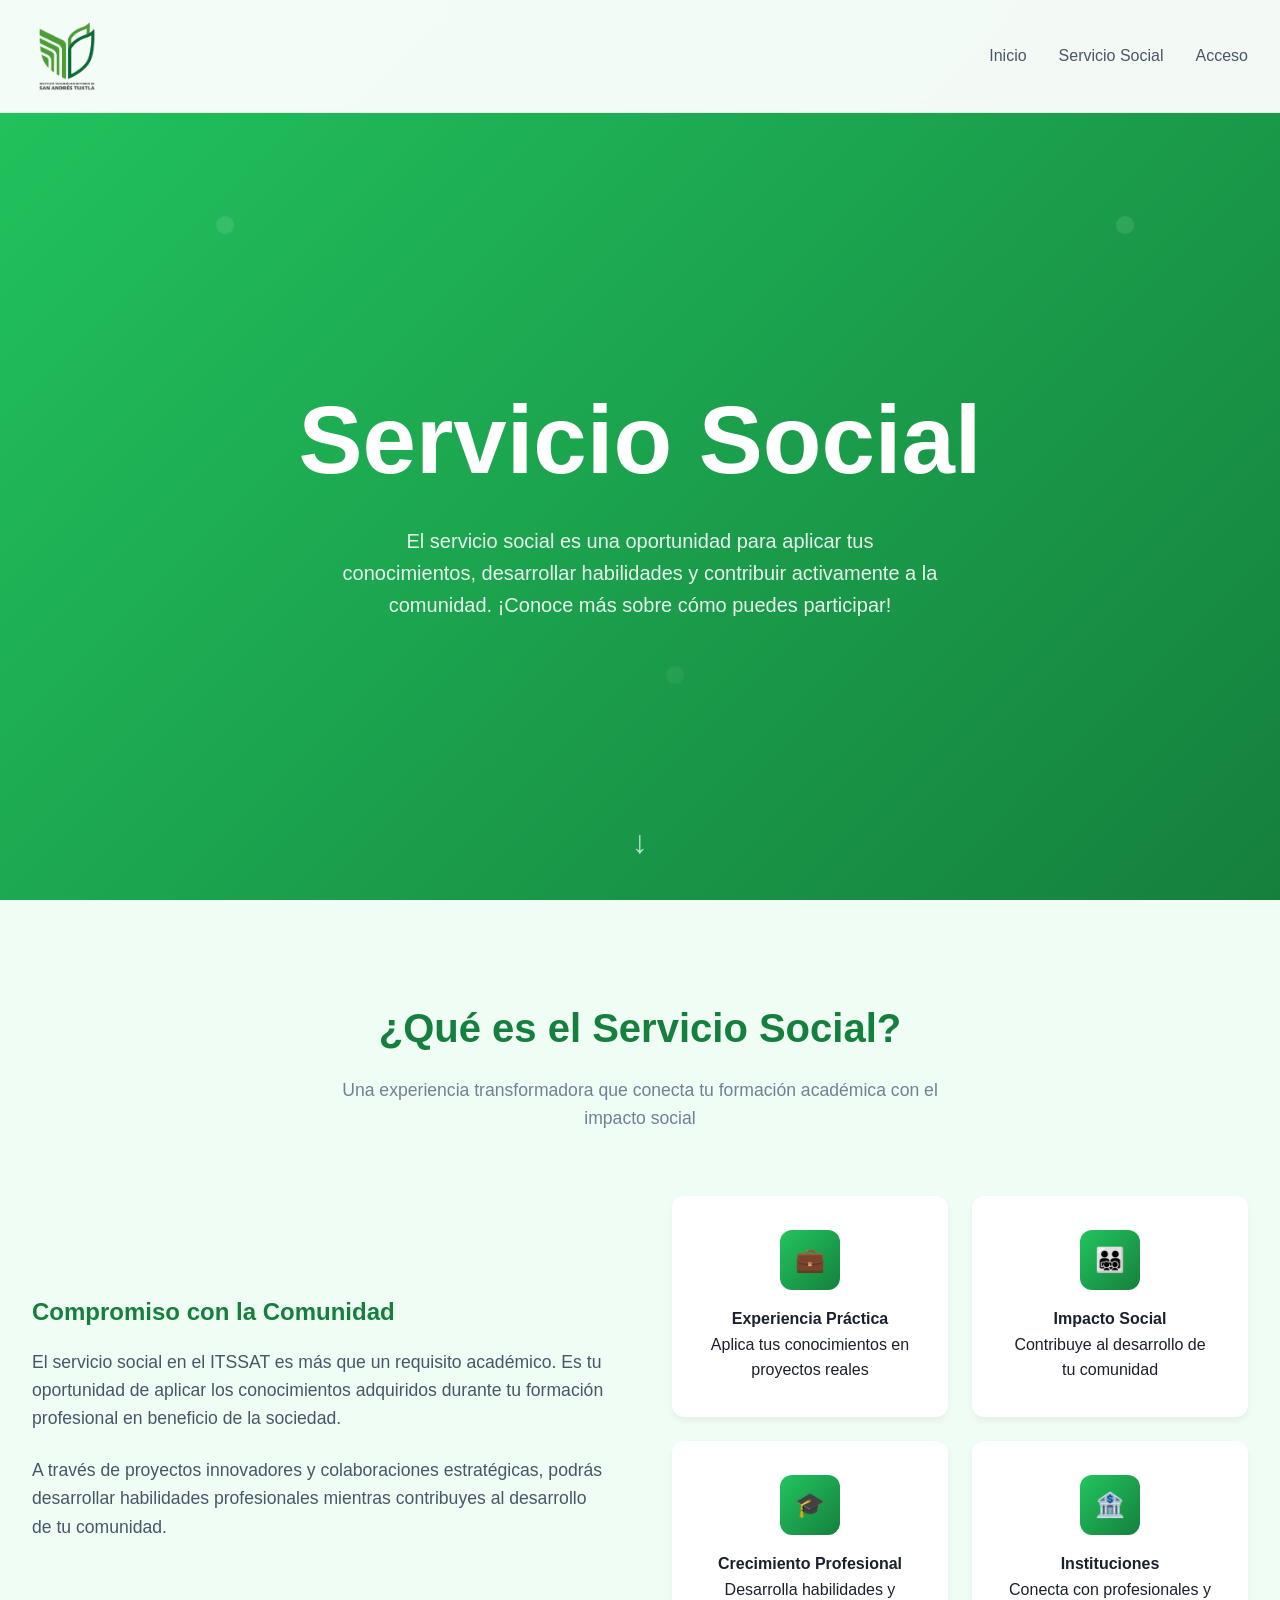
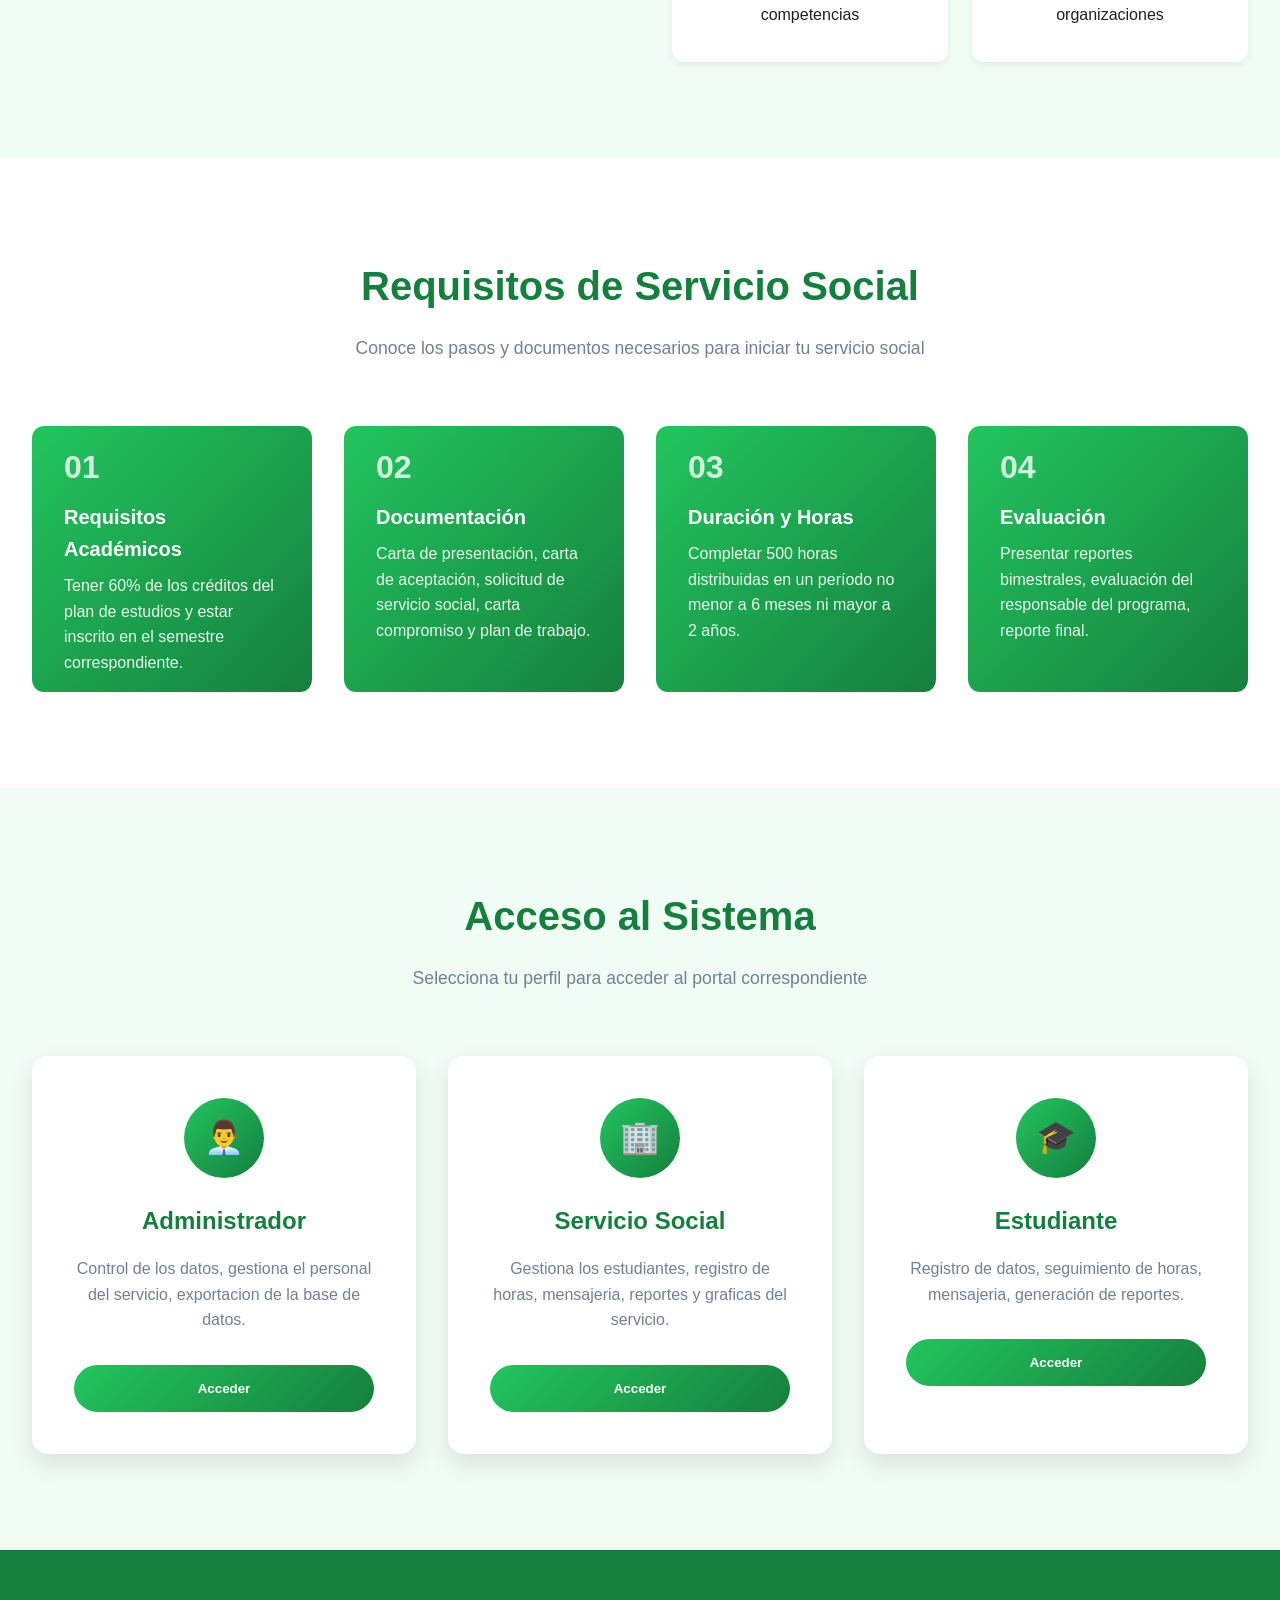
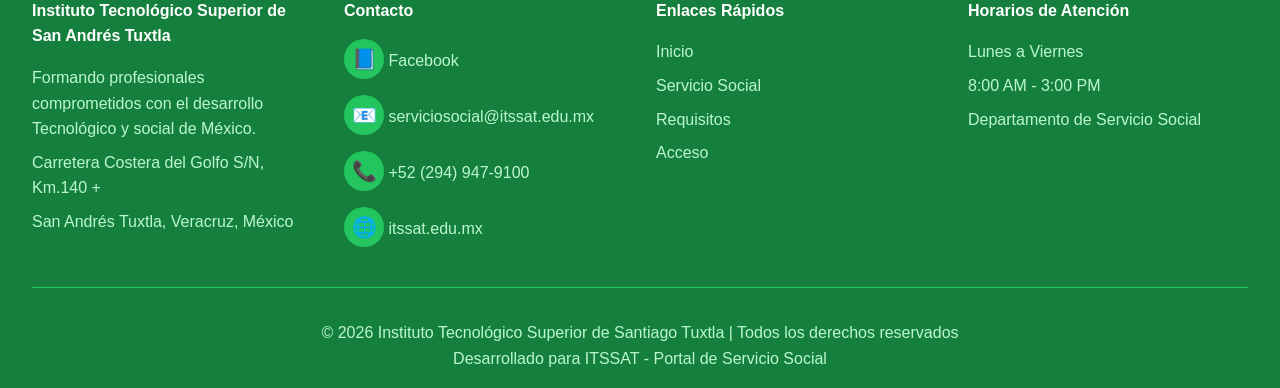
==== commit 8a142177: "Update index.html" ====
--- a/index.html
+++ b/index.html
@@ -3,36 +3,62 @@
 <head>
     <meta charset="UTF-8">
     <meta name="viewport" content="width=device-width, initial-scale=1.0">
-
-    <!-- SEO -->
-    <meta name="description" content="Portal de Servicio Social del Instituto Tecnológico Superior de Santiago Tuxtla. Acceso para estudiantes, personal y administradores.">
-    <link rel="canonical" href="https://serviciosocial.itssat.edu.mx/">
-
-    <!-- Open Graph -->
+    <meta name="description" content="Portal de Servicio Social del Instituto Tecnológico Superior de Santiago Tuxtla. Acceso para estudiantes, coordinadores y administradores.">
+    <meta name="keywords" content="ITSSAT, servicio social, Santiago Tuxtla, estudiantes, coordinadores">
     <meta property="og:title" content="ITSSAT - Portal de Servicio Social">
     <meta property="og:description" content="Sistema de gestión de servicio social para estudiantes del ITSSAT">
     <meta property="og:type" content="website">
-    <meta property="og:url" content="https://serviciosocial.itssat.edu.mx/">
-    <meta property="og:image" content="https://serviciosocial.itssat.edu.mx/Itssat.png">
-    <meta name="robots" content="index, follow">
-    <meta name="theme-color" content="#22c55e">
-
     <title>ITSSAT - Portal de Servicio Social</title>
+    <!-- Icono de la pestaña -->
     <link rel="icon" type="image/png" href="tec.png">
-    <link rel="preconnect" href="https://cdn.jsdelivr.net">
-    <link rel="preload" href="/Itssat.png" as="image" type="image/png" fetchpriority="high">
-
-    <!-- CSS externo -->
-    <link rel="stylesheet" href="style_componentes.css">
-    <link rel="stylesheet" href="style_animaciones.css">
-
-    <!-- Bootstrap Icons -->
-    <link rel="preload" href="https://cdn.jsdelivr.net/npm/bootstrap-icons@1.11.3/font/bootstrap-icons.min.css" as="style" onload="this.onload=null;this.rel='stylesheet'">
-    <noscript><link rel="stylesheet" href="https://cdn.jsdelivr.net/npm/bootstrap-icons@1.11.3/font/bootstrap-icons.min.css"></noscript>
-
+    <style> /* === SCROLLBAR === */
+        ::-webkit-scrollbar {
+            width: 10px;
+            height: 10px;
+        }
+        ::-webkit-scrollbar-track {
+            background: #f1f1f1;
+            border-radius: 10px;
+        }
+        ::-webkit-scrollbar-thumb {
+            background: linear-gradient(135deg, #22c55e, #15803d);
+            border-radius: 10px;
+            transition: background 0.3s ease;
+        }
+        ::-webkit-scrollbar-thumb:hover {
+            background: linear-gradient(135deg, #15803d, #22c55e);
+        }
+    </style>
+    <style> /* === Cargar Pagina === */
+        .preloader {
+            position: fixed;
+            top: 0;
+            left: 0;
+            width: 100%;
+            height: 100%;
+            background: #1a2e1e86;;
+            display: flex;
+            align-items: center;
+            justify-content: center;
+            z-index: 10000;
+            transition: opacity 0.5s ease, visibility 0.5s ease;
+        }
+        .preloader.hidden {
+            opacity: 0;
+            visibility: hidden;
+        }
+
+        .loader {
+            width: 80px;
+            height: 80px;
+            border: 3px solid rgba(216, 112, 147, 0.1);
+            border-top-color: green;
+            border-radius: 50%;
+            animation: spin 1s linear infinite;
+        }
+    </style>
     <style>
-        /* <--- RESET Y BASE ---> */
-        *, *::before, *::after {
+       * {
             margin: 0;
             padding: 0;
             box-sizing: border-box;
@@ -42,44 +68,20 @@
             font-family: 'Inter', -apple-system, BlinkMacSystemFont, 'Segoe UI', Roboto, sans-serif;
             line-height: 1.6;
             color: #1a202c;
-        }
-
-        @media (prefers-reduced-motion: no-preference) {
-            html { scroll-behavior: smooth; }
-        }
-
-        /* <--- SKIP TO CONTENT ---> */
-        .skip-to-content {
-            position: absolute;
-            top: -40px;
-            left: 0;
-            background: #22c55e;
-            color: white;
-            padding: 8px 16px;
-            text-decoration: none;
-            z-index: 9999;
-            font-weight: 500;
-            border-radius: 0 0 4px 0;
-            transition: top 0.2s ease;
-        }
-
-        .skip-to-content:focus {
-            top: 0;
-        }
-
-        /* <--- HEADER ---> */
-        .header-index {
+            scroll-behavior: smooth;
+        }
+        
+        .header {
             position: fixed;
             top: 0;
             left: 0;
             right: 0;
             background: rgba(255, 255, 255, 0.95);
             backdrop-filter: blur(10px);
-            -webkit-backdrop-filter: blur(10px);
             z-index: 1000;
             padding: 1rem 0;
-            border-bottom: 1px solid rgba(0, 0, 0, 0.05);
-            transition: background 0.3s ease, box-shadow 0.3s ease;
+            border-bottom: 1px solid rgba(0,0,0,0.05);
+            transition: all 0.3s ease;
         }
 
         .nav {
@@ -94,8 +96,12 @@
         .logo {
             width: 70px;
             height: 80px;
-            display: block;
-            object-fit: contain;
+            display: flex;
+            align-items: center;
+            justify-content: center;
+            color: white;
+            font-weight: 700;
+            font-size: 18px;
         }
 
         .nav-links {
@@ -110,18 +116,12 @@
             color: #4a5568;
             font-weight: 500;
             transition: color 0.3s ease;
-            padding: 0.25rem 0;
-            border-bottom: 2px solid transparent;
-        }
-
-        .nav-links a:hover,
-        .nav-links a:focus {
+        }
+
+        .nav-links a:hover {
             color: #16a34a;
-            border-bottom-color: #22c55e;
-            outline: none;
-        }
-
-        /* <--- HERO ---> */
+        }
+        
         .hero {
             min-height: 100vh;
             display: flex;
@@ -135,25 +135,27 @@
         .hero::before {
             content: '';
             position: absolute;
-            inset: 0;
+            top: 0;
+            left: 0;
+            right: 0;
+            bottom: 0;
             background: url('data:image/svg+xml,<svg xmlns="http://www.w3.org/2000/svg" viewBox="0 0 100 100"><defs><pattern id="grain" patternUnits="userSpaceOnUse" width="100" height="100"><circle cx="25" cy="25" r="1" fill="rgba(255,255,255,0.1)"/><circle cx="75" cy="75" r="1" fill="rgba(255,255,255,0.05)"/><circle cx="50" cy="10" r="0.5" fill="rgba(255,255,255,0.1)"/></pattern></defs><rect width="100" height="100" fill="url(%23grain)"/></svg>');
-            pointer-events: none;
         }
 
         .hero-content {
-            width: 100%;
-            margin: 80px auto 0;
+            max-width: 1200px;
+            margin: 0 auto;
             padding: 0 2rem;
             text-align: center;
             position: relative;
             z-index: 2;
+            margin-top: 50px;
         }
 
         .hero h1 {
             font-size: clamp(3rem, 8vw, 6rem);
             font-weight: 800;
             color: white;
-            margin-top: 4rem;
             margin-bottom: 2rem;
             line-height: 1.1;
         }
@@ -172,7 +174,6 @@
             left: 50%;
             transform: translateX(-50%);
             animation: bounce 2s infinite;
-            line-height: 1;
         }
 
         .scroll-indicator::after {
@@ -182,12 +183,12 @@
             opacity: 0.7;
         }
 
-        /* <--- SECCIONES GENERALES ---> */
         section {
             padding: 6rem 0;
         }
 
         .container {
+            max-width: 100%;
             margin: 0 auto;
             padding: 0 2rem;
         }
@@ -208,7 +209,6 @@
             margin: 0 auto 4rem;
         }
 
-        /* <--- ABOUT / SERVICIO SOCIAL ---> */
         .about {
             background: #f0fdf4;
         }
@@ -238,41 +238,46 @@
             gap: 1.5rem;
         }
 
-        /* <--- CARDS ---> */
         .feature-card {
             background: white;
             padding: 2rem;
             border-radius: 12px;
-            box-shadow: 0 4px 6px rgba(0, 0, 0, 0.05);
+            box-shadow: 0 4px 6px rgba(0,0,0,0.05);
             text-align: center;
             border: 2px solid transparent;
-            transition: border-color 0.3s ease, transform 0.3s ease, box-shadow 0.3s ease;
+            transition: all 0.3s ease;
         }
 
         .feature-card:hover {
             border-color: #22c55e;
             transform: translateY(-5px);
-            box-shadow: 0 12px 24px rgba(34, 197, 94, 0.15);
         }
 
         .feature-icon {
             width: 60px;
             height: 60px;
-            border-radius: 50%;
             background: linear-gradient(135deg, #22c55e, #15803d);
-            font-size: 1.5rem;
-            color: #ffffff;
+            border-radius: 12px;
             display: flex;
             align-items: center;
             justify-content: center;
             margin: 0 auto 1rem;
-        }
-
-        .feature-icon i {
-            color: #ffffff;
-        }
-
-        /* <--- REQUISITOS ---> */
+            font-size: 24px;
+        }
+
+        .feature-icon::before {
+            content: attr(aria-label);
+            position: absolute;
+            width: 1px;
+            height: 1px;
+            padding: 0;
+            margin: -1px;
+            overflow: hidden;
+            clip: rect(0, 0, 0, 0);
+            white-space: nowrap;
+            border: 0;
+        }
+
         .requirements {
             background: white;
         }
@@ -286,12 +291,12 @@
 
         .req-card {
             background: linear-gradient(135deg, #22c55e 0%, #15803d 100%);
-            padding: 2rem;
+            padding: 1rem 2rem;
             border-radius: 12px;
             color: white;
             position: relative;
             overflow: hidden;
-            transition: transform 0.3s ease, box-shadow 0.3s ease;
+            transition: all 0.3s ease;
         }
 
         .req-card:hover {
@@ -306,9 +311,8 @@
             right: -50%;
             width: 100px;
             height: 100px;
-            background: rgba(255, 255, 255, 0.1);
+            background: rgba(255,255,255,0.1);
             border-radius: 50%;
-            pointer-events: none;
         }
 
         .req-number {
@@ -328,7 +332,6 @@
             line-height: 1.6;
         }
 
-        /* <--- LOGIN / ACCESO AL SISTEMA ---> */
         .login-section {
             background: #f0fdf4;
             padding: 6rem 0;
@@ -336,37 +339,43 @@
 
         .login-grid {
             display: grid;
-            grid-template-columns: repeat(auto-fit, minmax(280px, 1fr));
+            grid-template-columns: repeat(auto-fit, minmax(300px, 1fr));
             gap: 2rem;
             margin-top: 3rem;
         }
 
         .login-card {
-            min-height: 280px;
             background: white;
             padding: 2.5rem;
             border-radius: 16px;
             text-align: center;
-            box-shadow: 0 10px 25px rgba(0, 0, 0, 0.1);
-            transition: transform 0.3s ease, box-shadow 0.3s ease, border-color 0.3s ease;
+            box-shadow: 0 10px 25px rgba(0,0,0,0.1);
+            transition: all 0.3s ease;
             cursor: pointer;
             border: 2px solid transparent;
-            will-change: transform;
         }
 
         .login-card:hover {
+            transform: translateY(-5px);
             box-shadow: 0 20px 40px rgba(34, 197, 94, 0.2);
             border-color: #22c55e;
-            transform: translateY(-5px);
-        }
-
-        .login-card:active {
-            transform: scale(0.98);
-        }
-
-        .login-card:focus-visible {
-            outline: 3px solid #22c55e;
-            outline-offset: 3px;
+        }
+
+        .login-card:focus {
+            outline: 2px solid #22c55e;
+            outline-offset: 2px;
+        }
+
+        .login-icon {
+            width: 80px;
+            height: 80px;
+            margin: 0 auto 1.5rem;
+            background: linear-gradient(135deg, #22c55e, #15803d);
+            border-radius: 50%;
+            display: flex;
+            align-items: center;
+            justify-content: center;
+            font-size: 32px;
         }
 
         .login-card h3 {
@@ -378,7 +387,6 @@
         .login-card p {
             color: #718096;
             margin-bottom: 2rem;
-            line-height: 1.6;
         }
 
         .login-btn {
@@ -388,48 +396,28 @@
             padding: 1rem 2rem;
             border-radius: 50px;
             font-weight: 600;
-            font-size: 1rem;
             cursor: pointer;
-            transition: opacity 0.3s ease, transform 0.2s ease;
+            transition: all 0.3s ease;
             width: 100%;
-            pointer-events: none;
-            display: inline-flex;
-            align-items: center;
-            justify-content: center;
-            gap: 8px;
-        }
-
-        .login-card:hover .login-btn {
-            opacity: 0.9;
-        }
-
-        .login-btn .btn-spinner {
-            display: none;
-            width: 15px;
-            height: 15px;
-            border: 2px solid rgba(255, 255, 255, 0.35);
-            border-top-color: #fff;
-            border-radius: 50%;
-            animation: spin-icon 0.7s linear infinite;
-            flex-shrink: 0;
-        }
-
-        .login-card.loading .login-btn {
-            opacity: 0.85;
-            cursor: not-allowed;
-        }
-
-        .login-card.loading .login-btn .btn-spinner { display: block; }
-        .login-card.loading .login-btn .btn-text    { opacity: 0.75; }
-
-        /* <--- BOTÓN VOLVER ARRIBA ---> */
+        }
+
+        .login-btn:hover {
+            transform: translateY(-2px);
+            box-shadow: 0 10px 20px rgba(34, 197, 94, 0.3);
+        }
+
+        .login-btn:focus {
+            outline: 2px solid #22c55e;
+            outline-offset: 2px;
+        }
+
         .back-to-top {
             position: fixed;
             bottom: 2rem;
             right: 2rem;
             width: 50px;
             height: 50px;
-            background: linear-gradient(135deg, #22c55e 0%, #15803d 100%);
+            background: #22c55e;
             color: white;
             border: none;
             border-radius: 50%;
@@ -437,13 +425,9 @@
             cursor: pointer;
             opacity: 0;
             visibility: hidden;
-            transition: opacity 0.3s ease, visibility 0.3s ease, transform 0.3s ease, background 0.3s ease;
+            transition: all 0.3s ease;
             z-index: 999;
-            box-shadow: 0 4px 12px rgba(0, 0, 0, 0.1);
-            display: flex;
-            align-items: center;
-            justify-content: center;
-            line-height: 1;
+            box-shadow: 0 4px 12px rgba(34, 197, 94, 0.4);
         }
 
         .back-to-top.visible {
@@ -456,12 +440,6 @@
             transform: translateY(-3px);
         }
 
-        .back-to-top:focus-visible {
-            outline: 3px solid #15803d;
-            outline-offset: 3px;
-        }
-
-        /* <--- FOOTER ---> */
         .footer {
             background: #15803d;
             color: white;
@@ -470,7 +448,7 @@
 
         .footer-content {
             display: grid;
-            grid-template-columns: repeat(auto-fit, minmax(220px, 1fr));
+            grid-template-columns: repeat(auto-fit, minmax(250px, 1fr));
             gap: 2rem;
             margin-bottom: 2rem;
         }
@@ -478,95 +456,65 @@
         .footer-section h4 {
             margin-bottom: 1rem;
             color: white;
-            font-size: 1rem;
-        }
-
-        .footer-section p,
-        .footer-section > a {
+        }
+
+        .footer-section p, 
+        .footer-section a {
             color: #bbf7d0;
             text-decoration: none;
             margin-bottom: 0.5rem;
             display: block;
-            font-size: 0.9rem;
-            line-height: 1.7;
-        }
-
-        .footer-section > a:hover,
-        .footer-section > a:focus {
+        }
+
+        .footer-section a:hover {
             color: white;
-            text-decoration: underline;
         }
 
         .social-links {
             display: flex;
             flex-direction: column;
-            gap: 0.75rem;
-            margin-top: 0.5rem;
+            gap: 0.5rem;
+            margin-top: 1rem;
         }
 
         .contact-item {
             display: flex;
             align-items: center;
-            gap: 0.75rem;
-            color: #bbf7d0;
-            text-decoration: none;
-            font-size: 0.9rem;
-            transition: color 0.3s ease;
-        }
-
-        .contact-item:hover,
-        .contact-item:focus {
-            color: white;
-        }
-
-        /* <--- SOCIAL LINK ICON ---> */
+            gap: 0.5rem;
+        }
+
         .social-link {
             width: 40px;
             height: 40px;
+            background: #22c55e;
             border-radius: 50%;
-            background: rgba(255, 255, 255, 0.10);
-            backdrop-filter: blur(8px);
-            -webkit-backdrop-filter: blur(8px);
-            display: flex;
+            display: inline-flex;
+            justify-content: center;
             align-items: center;
-            justify-content: center;
-            font-size: 1.35rem;
-            flex-shrink: 0;
-            transition: background 0.3s ease, transform 0.3s ease, box-shadow 0.3s ease;
-            box-shadow: 6px 6px 14px rgba(0, 0, 0, 0.08), -4px -4px 10px rgba(255, 255, 255, 0.04);
-        }
-
-        .social-link i {
-            transition: color 0.3s ease;
-        }
-
-        .contact-item:hover .social-link,
-        .contact-item:focus .social-link {
-            background: white;
-            transform: translateY(-3px) scale(1.05);
-            box-shadow: 0 10px 22px rgba(0, 0, 0, 0.12);
-        }
-
-        .social-link .bi-facebook      { color: #1877F2; }
-        .social-link .bi-whatsapp      { color: #25D366; }
-        .social-link .bi-envelope-fill { color: #EA4335; }
-        .social-link .bi-telephone-fill{ color: #16a34a; }
-        .social-link .bi-globe         { color: #2563eb; }
+            font-size: 20px;
+            line-height: 40px;
+            text-align: center;
+            text-decoration: none;
+            color: white;
+            transition: all 0.3s ease;
+        }
+        
+        .social-link:hover {
+            background: #16a34a;
+            transform: translateY(-2px);
+        }
 
         .footer-bottom {
-            border-top: 1px solid rgba(255, 255, 255, 0.2);
-            padding-top: 1.5rem;
+            border-top: 1px solid #22c55e;
+            padding-top: 2rem;
             text-align: center;
             color: #bbf7d0;
-            font-size: 0.85rem;
-            line-height: 1.8;
-        }
-
-        /* <--- FADE-IN (Intersection Observer) ---> */
+        }
+
         .fade-in {
             opacity: 0;
-            transform: translateY(20px);
-            transition: opacity 0.6s ease, transform 0.6s ease;
+            transform: translateY(30px);
+            transition: all 0.6s ease;
         }
 
         .fade-in.visible {
@@ -574,121 +522,277 @@
             transform: translateY(0);
         }
 
-        /* Delay escalonado */
-        .req-grid .fade-in:nth-child(2),
-        .about-features .feature-card:nth-child(2),
-        .login-grid .fade-in:nth-child(2) { transition-delay: 0.1s; }
-
-        .req-grid .fade-in:nth-child(3),
-        .about-features .feature-card:nth-child(3),
-        .login-grid .fade-in:nth-child(3) { transition-delay: 0.2s; }
-
-        .req-grid .fade-in:nth-child(4),
-        .about-features .feature-card:nth-child(4) { transition-delay: 0.3s; }
-
-        /* Animaciones hero */
-        .hero-content h1 { animation: fadeInDown 0.8s ease both; }
-        .hero-subtitle    { animation: fadeInUp 0.8s ease 0.25s both; }
-        .logo             { animation: fadeInLeft 0.5s ease both; }
-
-        .nav-links li:nth-child(1) { animation: fadeInDown 0.5s ease 0.05s both; }
-        .nav-links li:nth-child(2) { animation: fadeInDown 0.5s ease 0.10s both; }
-        .nav-links li:nth-child(3) { animation: fadeInDown 0.5s ease 0.15s both; }
-        .nav-links li:nth-child(4) { animation: fadeInDown 0.5s ease 0.20s both; }
-
-        /* Footer sections */
+        .loading {
+            pointer-events: none;
+            opacity: 0.6;
+        }
+
+        .skip-to-content {
+            position: absolute;
+            top: -40px;
+            left: 0;
+            background: #22c55e;
+            color: white;
+            padding: 8px;
+            text-decoration: none;
+            z-index: 100;
+        }
+
+        .skip-to-content:focus {
+            top: 0;
+        }
+
+        @keyframes bounce {
+            0%, 20%, 50%, 80%, 100% { transform: translateX(-50%) translateY(0); }
+            40% { transform: translateX(-50%) translateY(-10px); }
+            60% { transform: translateX(-50%) translateY(-5px); }
+        }
+
+        @keyframes spin {
+            to { transform: rotate(360deg); }
+        }
+
+    @media (max-width: 1024px) {
+        .nav {
+            padding: 0 1.5rem;
+        }
+
+        .hero h1 {
+            font-size: clamp(2.5rem, 6vw, 4rem);
+        }
+
+        .about-content {
+            grid-template-columns: 1fr;
+            gap: 3rem;
+        }
+
+        .about-features {
+            grid-template-columns: repeat(2, 1fr);
+        }
+
+        .req-grid {
+            grid-template-columns: repeat(2, 1fr);
+        }
+
+        .login-grid {
+            grid-template-columns: repeat(2, 1fr);
+        }
+
+        .footer-content {
+            grid-template-columns: repeat(2, 1fr);
+        }
+    }
+
+    @media (max-width: 768px) {
+        .nav {
+            padding: 0 1rem;
+        }
+
+        .logo {
+            width: 60px;
+            height: 60px;
+        }
+
+        .nav-links {
+            gap: 1rem;
+            font-size: 0.9rem;
+        }
+
+        .hero {
+            min-height: 80vh;
+        }
+
+        .hero h1 {
+            font-size: clamp(2rem, 5vw, 3rem);
+            margin-bottom: 1.5rem;
+        }
+
+        .hero-subtitle {
+            font-size: 1rem;
+            margin-bottom: 2rem;
+        }
+
+        section {
+            padding: 4rem 0;
+        }
+
+        .container {
+            padding: 0 1rem;
+        }
+
+        .section-title {
+            font-size: 2rem;
+        }
+
+        .section-subtitle {
+            font-size: 1rem;
+        }
+
+        .about-features {
+            grid-template-columns: 1fr;
+        }
+
+        .feature-card {
+            padding: 1.5rem;
+        }
+
+        .req-grid {
+            grid-template-columns: 1fr;
+        }
+
+        .req-card {
+            padding: 2rem;
+        }
+
+        .login-grid {
+            grid-template-columns: 1fr;
+        }
+
+        .login-card {
+            padding: 2rem;
+        }
+
+        .footer-content {
+            grid-template-columns: repeat(2, 1fr);
+            gap: 0;
+            row-gap: 2rem;
+        }
+
         .footer-section {
-            opacity: 0;
-            transform: translateY(16px);
-            transition: opacity 0.5s ease, transform 0.5s ease;
-        }
-        .footer-section.visible {
-            opacity: 1;
-            transform: translateY(0);
-        }
-        .footer-section:nth-child(2) { transition-delay: 0.1s; }
-        .footer-section:nth-child(3) { transition-delay: 0.2s; }
-        .footer-section:nth-child(4) { transition-delay: 0.3s; }
-
-        /* CORRECCIÓN: selector .login-icon era incorrecto (la clase real es .feature-icon) */
-        .feature-card:hover .feature-icon  { animation: float-avatar 1.8s ease-in-out infinite; }
-        .login-card:hover .feature-icon    { animation: bounce-in 0.5s ease both; }
-        .req-card:hover .req-number        { animation: pulse 0.6s ease; }
-
-        .back-to-top.visible { animation: scaleIn 0.3s ease both; }
-
-        /* <--- REDUCE MOTION ---> */
-        @media (prefers-reduced-motion: reduce) {
-            *, *::before, *::after {
-                animation-duration: 0.01ms !important;
-                animation-iteration-count: 1 !important;
-                transition-duration: 0.01ms !important;
-            }
-        }
-
-        /* =============================================
-        RESPONSIVE — 1024px
-        ============================================= */
-        @media (max-width: 1024px) {
-            .nav { padding: 0 1.5rem; }
-            .about-content { grid-template-columns: 1fr; gap: 3rem; }
-            .about-features { grid-template-columns: repeat(2, 1fr); }
-            .req-grid { grid-template-columns: repeat(2, 1fr); }
-            .login-grid { grid-template-columns: repeat(2, 1fr); }
-            .footer-content { grid-template-columns: repeat(2, 1fr); }
-        }
-
-        /* =============================================
-        RESPONSIVE — 768px
-        ============================================= */
-        @media (max-width: 768px) {
-            .nav { padding: 0 1rem; }
-            .logo { width: 56px; height: 60px; }
-            .nav-links { gap: 1rem; font-size: 0.9rem; }
-            .hero { min-height: 80vh; }
-            .hero h1 { font-size: clamp(2rem, 5vw, 3rem); margin-bottom: 1.5rem; }
-            .hero-subtitle { font-size: 1rem; margin-bottom: 2rem; }
-            section { padding: 4rem 0; }
-            .container { padding: 0 1rem; }
-            .section-title { font-size: 2rem; }
-            .section-subtitle { font-size: 1rem; }
-            .about-features { grid-template-columns: 1fr; }
-            .feature-card { padding: 1.5rem; }
-            .req-grid { grid-template-columns: 1fr; }
-            .req-card { padding: 2rem; }
-            .login-grid { grid-template-columns: 1fr; }
-            .login-card { padding: 2rem; }
-            .footer-content { grid-template-columns: repeat(2, 1fr); gap: 1.5rem; }
-            .footer-section h4 { font-size: 0.95rem; }
-            .back-to-top { bottom: 1rem; right: 1rem; width: 45px; height: 45px; font-size: 1.25rem; }
-        }
-
-        /* =============================================
-        RESPONSIVE — 480px
-        ============================================= */
-        @media (max-width: 480px) {
-            .logo { width: 50px; height: 55px; }
-            .nav-links { gap: 1rem; font-size: 0.85rem; }
-            .hero { min-height: 75vh; padding: 0 1rem; }
-            .hero-content { margin-top: 90px; }
-            .hero h1 { font-size: 2rem; margin-bottom: 1rem; }
-            .hero-subtitle { font-size: 0.95rem; margin-bottom: 1.5rem; }
-            section { padding: 3rem 0; }
-            .section-title { font-size: 1.75rem; margin-bottom: 0.75rem; }
-            .section-subtitle { font-size: 0.95rem; margin-bottom: 2rem; }
-            .about-text h3 { font-size: 1.25rem; }
-            .about-text p { font-size: 1rem; }
-            .feature-card { padding: 1.25rem; }
-            .feature-icon { width: 50px; height: 50px; font-size: 20px; }
-            .req-card { padding: 1.5rem; }
-            .req-number { font-size: 1.5rem; }
-            .req-card h3 { font-size: 1.1rem; }
-            .login-card { padding: 1.5rem; }
-            .feature-icon { width: 70px; height: 70px; font-size: 28px; }
-            .login-card h3 { font-size: 1.25rem; }
-            .login-btn { padding: 0.875rem 1.5rem; }
-
-            .footer {
+            max-width: 100%;
+        }
+
+        .footer-section h4 {
+            font-size: 0.95rem;
+            margin-bottom: 0.75rem;
+            max-width: 95%;
+        }
+
+        .footer-section p,
+        .footer-section a {
+            font-size: 0.8rem;
+            line-height: 1.8;
+        }
+
+        .social-links {
+            justify-content: flex-start;
+            max-width: 90%;
+        }
+
+        .social-link {
+            width: 38px;
+            height: 33px;
+            font-size: 14px;
+            padding: 0.3rem;
+        }
+
+        .back-to-top {
+            bottom: 1rem;
+            right: 1rem;
+            width: 45px;
+            height: 45px;
+            font-size: 1.25rem;
+        }
+    }
+
+    @media (max-width: 480px) {
+        .nav {
+            padding: 0 1rem;
+        }
+
+        .logo {
+            width: 50px;
+            height: 59px;
+            font-size: 15px;
+        }
+
+        .nav-links {
+            gap: 2rem;
+            font-size: 0.85rem;
+        }
+
+        .hero {
+            min-height: 70vh;
+            padding: 0 1rem;
+        }
+
+        .hero h1 {
+            font-size: 2rem;
+            margin-bottom: 1rem;
+        }
+
+        .hero-subtitle {
+            font-size: 0.95rem;
+            margin-bottom: 1.5rem;
+        }
+
+        .hero-content {
+            margin-top: 80px;
+        }
+
+        section {
+            padding: 3rem 0;
+        }
+
+        .section-title {
+            font-size: 1.75rem;
+            margin-bottom: 0.75rem;
+        }
+
+        .section-subtitle {
+            font-size: 0.95rem;
+            margin-bottom: 2rem;
+        }
+
+        .about-text h3 {
+            font-size: 1.25rem;
+        }
+
+        .about-text p {
+            font-size: 1rem;
+        }
+
+        .feature-card {
+            padding: 1.25rem;
+        }
+
+        .feature-icon {
+            width: 50px;
+            height: 50px;
+            font-size: 20px;
+        }
+
+        .req-card {
+            padding: 1.5rem;
+        }
+
+        .req-number {
+            font-size: 1.5rem;
+        }
+
+        .req-card h3 {
+            font-size: 1.1rem;
+        }
+
+        .login-card {
+            padding: 1.5rem;
+        }
+
+        .login-icon {
+            width: 70px;
+            height: 70px;
+            font-size: 28px;
+        }
+
+        .login-card h3 {
+            font-size: 1.25rem;
+        }
+
+        .login-btn {
+            padding: 0.875rem 1.5rem;
+        }
+
+        .footer {
             padding: 2rem 0 1rem;
         }
 
@@ -725,63 +829,97 @@
             font-size: 10px;
             padding: 0.3rem;
         }
-            .back-to-top { width: 40px; height: 40px; font-size: 1.1rem; }
-        }
-
-        /* =============================================
-        RESPONSIVE — 360px
-        ============================================= */
-        @media (max-width: 360px) {
-            .nav-links { gap: 0.75rem; font-size: 0.8rem; }
-            .hero h1 { font-size: 1.75rem; }
-            .section-title { font-size: 1.5rem; }
-            .feature-card h4,
-            .req-card h3,
-            .login-card h3 { font-size: 1rem; }
-        }
+
+        .back-to-top {
+            width: 40px;
+            height: 40px;
+            font-size: 1.1rem;
+        }
+    }
+
+    @media (max-width: 360px) {
+        .nav-links {
+            gap: 0.5rem;
+            font-size: 0.8rem;
+        }
+
+        .hero h1 {
+            font-size: 1.75rem;
+        }
+
+        .section-title {
+            font-size: 1.5rem;
+        }
+
+        .feature-card h4,
+        .req-card h3,
+        .login-card h3 {
+            font-size: 1rem;
+        }
+
+        .footer-content {
+            grid-template-columns: repeat(2, 1fr);
+            gap: 0;
+            row-gap: 0.8rem;
+        }
+
+        .footer-section h4 {
+            font-size: 0.85rem;
+            max-width: 95%;
+        }
+
+        .footer-section p,
+        .footer-section a {
+            font-size: 0.65rem;
+            line-height: 1.7;
+        }
+
+        .social-links {
+            justify-content: flex-start;
+            max-width: 90%;
+        }
+
+        .social-link {
+            width: 32px;
+            height: 28px;
+            font-size: 9px;
+            padding: 0.25rem;
+        }
+    }
     </style>
 </head>
 <body>
-
-<!-- PRELOADER -->
-    <div class="preloader" id="preloader" aria-hidden="true">
+<!-- ===== PRELOADER ===== -->
+    <div class="preloader" id="preloader">
         <div class="loader"></div>
     </div>
 
-<!-- SKIP TO CONTENT -->
-    <a href="#main-content" class="skip-to-content">Saltar al contenido principal</a>
-
-<!-- HEADER / NAVBAR -->
-    <header class="header-index" id="header-index">
-        <nav class="nav" aria-label="Navegación principal">
-            <a href="#inicio" aria-label="Ir al inicio">
-                <img src="Itssat.png" class="logo" alt="Instituto Tecnológico Superior de Santiago Tuxtla" width="70" height="80">
-            </a>
-            <ul class="nav-links" role="list">
+<!-- ===== HEADER / NAVBAR ===== -->
+    <header class="header">
+        <nav class="nav" role="navigation" aria-label="Navegación principal">
+            <img src="Itssat.png" class="logo" alt="Logo del Instituto Tecnológico Superior de Santiago Tuxtla">
+            <ul class="nav-links">
                 <li><a href="#inicio">Inicio</a></li>
-                <li><a href="#servicio">Servicio Social</a></li>
-                <li><a href="#requisitos">Requisitos</a></li>
+                <li><a href="#requisitos">Servicio Social</a></li>
                 <li><a href="#acceso">Acceso</a></li>
             </ul>
         </nav>
     </header>
 
-<!-- CONTENIDO PRINCIPAL -->
+<!-- ===== HERO / PORTADA ===== -->
+    <section id="inicio" class="hero">
+        <div class="hero-content">
+            <h1><br>Servicio Social</h1>
+            <p class="hero-subtitle">
+                El servicio social es una oportunidad para aplicar tus conocimientos, desarrollar habilidades y 
+                contribuir activamente a la comunidad. ¡Conoce más sobre cómo puedes participar!
+            </p>
+        </div>
+        <div class="scroll-indicator" aria-hidden="true"></div>
+    </section>
+
+<!-- ===== INFORMACIÓN SERVICIO SOCIAL ===== -->
     <main id="main-content">
-
-<!-- HERO / PORTADA -->
-        <section id="inicio" class="hero" aria-labelledby="hero-heading">
-            <div class="hero-content">
-                <h1 id="hero-heading">Servicio Social</h1>
-                <p class="hero-subtitle">
-                    El servicio social es una oportunidad para aplicar tus conocimientos, desarrollar habilidades y
-                    contribuir activamente a la comunidad. ¡Conoce cómo participar!
-                </p>
-            </div>
-            <div class="scroll-indicator" aria-hidden="true"></div>
-        </section>
-
-<!-- INFORMACIÓN SERVICIO SOCIAL -->
         <section id="servicio" class="about">
             <div class="container">
                 <h2 class="section-title fade-in">¿Qué es el Servicio Social?</h2>
@@ -792,45 +930,33 @@
                     <div class="about-text fade-in">
                         <h3>Compromiso con la Comunidad</h3>
                         <p>
-                            El servicio social en el ITSSAT es más que un requisito académico. Es tu oportunidad
-                            de aplicar los conocimientos adquiridos durante tu formación profesional en beneficio
+                            El servicio social en el ITSSAT es más que un requisito académico. Es tu oportunidad 
+                            de aplicar los conocimientos adquiridos durante tu formación profesional en beneficio 
                             de la sociedad.
                         </p>
                         <p>
-                            A través de proyectos innovadores y colaboraciones estratégicas, podrás desarrollar
+                            A través de proyectos innovadores y colaboraciones estratégicas, podrás desarrollar 
                             habilidades profesionales mientras contribuyes al desarrollo de tu comunidad.
                         </p>
                     </div>
-
                     <div class="about-features fade-in">
                         <div class="feature-card">
-                            <div class="feature-icon" aria-hidden="true">
-                                <i class="bi bi-briefcase-fill"></i>
-                            </div>
+                            <div class="feature-icon" role="img" aria-label="Experiencia práctica">💼</div>
                             <h4>Experiencia Práctica</h4>
                             <p>Aplica tus conocimientos en proyectos reales</p>
                         </div>
-
                         <div class="feature-card">
-                            <div class="feature-icon" aria-hidden="true">
-                                <i class="bi bi-people-fill"></i>
-                            </div>
+                            <div class="feature-icon" role="img" aria-label="Impacto social">👨‍👨‍👧‍👦</div>
                             <h4>Impacto Social</h4>
                             <p>Contribuye al desarrollo de tu comunidad</p>
                         </div>
-
                         <div class="feature-card">
-                            <div class="feature-icon" aria-hidden="true">
-                                <i class="bi bi-mortarboard-fill"></i>
-                            </div>
+                            <div class="feature-icon" role="img" aria-label="Crecimiento profesional">🎓</div>
                             <h4>Crecimiento Profesional</h4>
                             <p>Desarrolla habilidades y competencias</p>
                         </div>
-
                         <div class="feature-card">
-                            <div class="feature-icon" aria-hidden="true">
-                                <i class="bi bi-bank2"></i>
-                            </div>
+                            <div class="feature-icon" role="img" aria-label="Instituciones">🏦</div>
                             <h4>Instituciones</h4>
                             <p>Conecta con profesionales y organizaciones</p>
                         </div>
@@ -839,7 +965,7 @@
             </div>
         </section>
 
-<!-- REQUISITOS -->
+<!-- ===== REQUISITOS ===== -->
         <section id="requisitos" class="requirements">
             <div class="container">
                 <h2 class="section-title fade-in">Requisitos de Servicio Social</h2>
@@ -848,30 +974,30 @@
                 </p>
                 <div class="req-grid">
                     <div class="req-card fade-in">
-                        <div class="req-number" aria-hidden="true">01</div>
+                        <div class="req-number">01</div>
                         <h3>Requisitos Académicos</h3>
                         <p>Tener 60% de los créditos del plan de estudios y estar inscrito en el semestre correspondiente.</p>
                     </div>
                     <div class="req-card fade-in">
-                        <div class="req-number" aria-hidden="true">02</div>
+                        <div class="req-number">02</div>
                         <h3>Documentación</h3>
                         <p>Carta de presentación, carta de aceptación, solicitud de servicio social, carta compromiso y plan de trabajo.</p>
                     </div>
                     <div class="req-card fade-in">
-                        <div class="req-number" aria-hidden="true">03</div>
+                        <div class="req-number">03</div>
                         <h3>Duración y Horas</h3>
                         <p>Completar 500 horas distribuidas en un período no menor a 6 meses ni mayor a 2 años.</p>
                     </div>
                     <div class="req-card fade-in">
-                        <div class="req-number" aria-hidden="true">04</div>
+                        <div class="req-number">04</div>
                         <h3>Evaluación</h3>
-                        <p>Presentar reportes bimestrales, evaluación del responsable del programa y reporte final.</p>
+                        <p>Presentar reportes bimestrales, evaluación del responsable del programa, reporte final.</p>
                     </div>
                 </div>
             </div>
         </section>
 
-<!-- ACCESO AL SISTEMA -->
+<!-- ===== ACCESO AL SISTEMA ===== -->
         <section id="acceso" class="login-section">
             <div class="container">
                 <h2 class="section-title fade-in">Acceso al Sistema</h2>
@@ -879,99 +1005,64 @@
                     Selecciona tu perfil para acceder al portal correspondiente
                 </p>
                 <div class="login-grid">
-                    <div class="login-card fade-in" tabindex="0" role="button" data-role="administrador" aria-label="Acceder como Administrador">
-                        <div class="feature-icon" aria-hidden="true">
-                            <i class="bi bi-person-workspace"></i>
-                        </div>
+                    <div class="login-card fade-in" tabindex="0" role="button" data-url="Administrador_Login.php" aria-label="Acceder como Administrador">
+                        <div class="login-icon" role="img" aria-label="Icono de administrador">👨‍💼</div>
                         <h3>Administrador</h3>
-                        <p>Control de los datos, gestiona el personal del servicio, exportación de la base de datos.</p>
-                        <button class="login-btn" tabindex="-1" aria-hidden="true">
-                            <span class="btn-spinner"></span>
-                            <span class="btn-text">Acceder</span>
-                        </button>
+                        <p>Control de los datos, gestiona el personal del servicio, exportacion de la base de datos.</p>
+                        <button class="login-btn">Acceder</button>
                     </div>
-
-                    <div class="login-card fade-in" tabindex="0" role="button" data-role="personal" aria-label="Acceder como Servicio Social">
-                        <div class="feature-icon" aria-hidden="true">
-                            <i class="bi bi-building"></i>
-                        </div>
+                    <div class="login-card fade-in" tabindex="0" role="button" data-url="ServicioSocial_Login.php" aria-label="Acceder como Coordinador">
+                        <div class="login-icon" role="img" aria-label="Icono de coordinador">🏢</div>
                         <h3>Servicio Social</h3>
-                        <p>Gestiona los estudiantes, registro de horas, mensajería, reportes y gráficas del servicio.</p>
-                        <button class="login-btn" tabindex="-1" aria-hidden="true">
-                            <span class="btn-spinner"></span>
-                            <span class="btn-text">Acceder</span>
-                        </button>
+                        <p>Gestiona los estudiantes, registro de horas, mensajeria, reportes y graficas del servicio.</p>
+                        <button class="login-btn">Acceder</button>
                     </div>
-
-                    <div class="login-card fade-in" tabindex="0" role="button" data-role="estudiante" aria-label="Acceder como Estudiante">
-                        <div class="feature-icon" aria-hidden="true">
-                            <i class="bi bi-mortarboard-fill"></i>
-                        </div>
+                    <div class="login-card fade-in" tabindex="0" role="button" data-url="Estudiante_Login.php" aria-label="Acceder como Estudiante">
+                        <div class="login-icon" role="img" aria-label="Icono de estudiante">🎓</div>
                         <h3>Estudiante</h3>
-                        <p>Registro de datos, seguimiento de horas, mensajería, generación de reportes.</p>
-                        <button class="login-btn" tabindex="-1" aria-hidden="true">
-                            <span class="btn-spinner"></span>
-                            <span class="btn-text">Acceder</span>
-                        </button>
+                        <p>Registro de datos, seguimiento de horas, mensajeria, generación de reportes.</p>
+                        <button class="login-btn">Acceder</button>
                     </div>
                 </div>
-
-                <!-- Fallback para usuarios sin JavaScript -->
-                <noscript>
-                    <p style="text-align:center; margin-top:2rem; color:#4a5568;">
-                        Para acceder al sistema active JavaScript en su navegador, o contacte a
-                        <a href="mailto:serviciosocial@itssat.edu.mx">serviciosocial@itssat.edu.mx</a>.
-                    </p>
-                </noscript>
             </div>
         </section>
-
     </main>
 
-<!-- BOTÓN VOLVER ARRIBA -->
-    <button class="back-to-top" id="back-to-top" aria-label="Volver al inicio de la página">↑</button>
-
-<!-- FOOTER -->
+<!-- ===== BOTÓN VOLVER ARRIBA ===== -->
+    <button class="back-to-top" aria-label="Volver arriba">↑</button>
+
+<!-- ===== FOOTER ===== -->
     <footer class="footer">
         <div class="container">
             <div class="footer-content">
                 <div class="footer-section">
-                    <h4>Instituto Tecnológico Superior de Santiago Tuxtla</h4>
-                    <p>Formando profesionales comprometidos con el desarrollo tecnológico y social de México.</p>
-                    <p>Carretera Costera del Golfo S/N, Km. 140</p>
-                    <p>Santiago Tuxtla, Veracruz, México</p>
+                    <h4>Instituto Tecnológico Superior de San Andrés Tuxtla</h4>
+                    <p>Formando profesionales comprometidos con el desarrollo Tecnológico y social de México.</p>
+                    <p>Carretera Costera del Golfo S/N, Km.140 +</p>
+                    <p>San Andrés Tuxtla, Veracruz, México</p>
                 </div>
-
+                
                 <div class="footer-section">
-                    <h4>Contacto</h4>
-                    <div class="social-links">
-                        <a href="https://www.facebook.com/itssat" class="contact-item" target="_blank" rel="noopener noreferrer" aria-label="Facebook de ITSSAT (abre en nueva pestaña)">
-                            <span class="social-link" aria-hidden="true">
-                                <i class="bi bi-facebook"></i>
-                            </span>
-                            <span>Facebook</span>
-                        </a>
-                        <a href="mailto:serviciosocial@itssat.edu.mx" class="contact-item" aria-label="Enviar correo a serviciosocial@itssat.edu.mx">
-                            <span class="social-link" aria-hidden="true">
-                                <i class="bi bi-envelope-fill"></i>
-                            </span>
-                            <span>Correo</span>
-                        </a>
-                        <a href="https://wa.me/529479479100" class="contact-item" target="_blank" rel="noopener noreferrer" aria-label="WhatsApp ITSSAT (abre en nueva pestaña)">
-                            <span class="social-link" aria-hidden="true">
-                                <i class="bi bi-whatsapp"></i>
-                            </span>
-                            <span>WhatsApp</span>
-                        </a>
-                        <a href="https://www.itssat.edu.mx" class="contact-item" target="_blank" rel="noopener noreferrer" aria-label="Sitio web oficial ITSSAT (abre en nueva pestaña)">
-                            <span class="social-link" aria-hidden="true">
-                                <i class="bi bi-globe"></i>
-                            </span>
-                            <span>Sitio Web</span>
-                        </a>
-                    </div>
+                <h4>Contacto</h4>
+                <div class="social-links">
+                    <a href="https://www.facebook.com/itssat" class="contact-item" target="_blank" rel="noopener noreferrer">
+                        <span class="social-link">📘</span>
+                        <span>Facebook</span>
+                    </a>
+                    <a href="mailto:serviciosocial@itssat.edu.mx" class="contact-item">
+                        <span class="social-link">📧</span>
+                        <span>serviciosocial@itssat.edu.mx</span>
+                    </a>
+                    <a href="tel:+522941234567" class="contact-item">
+                        <span class="social-link">📞</span>
+                        <span>+52 (294) 947-9100</span>
+                    </a>
+                    <a href="https://www.itssat.edu.mx" class="contact-item" target="_blank" rel="noopener noreferrer">
+                        <span class="social-link">🌐</span>
+                        <span>itssat.edu.mx</span>
+                    </a>
                 </div>
-
+            </div>
                 <div class="footer-section">
                     <h4>Enlaces Rápidos</h4>
                     <a href="#inicio">Inicio</a>
@@ -979,152 +1070,132 @@
                     <a href="#requisitos">Requisitos</a>
                     <a href="#acceso">Acceso</a>
                 </div>
-
                 <div class="footer-section">
                     <h4>Horarios de Atención</h4>
                     <p>Lunes a Viernes</p>
-                    <p>8:00 AM – 3:00 PM</p>
+                    <p>8:00 AM - 3:00 PM</p>
                     <p>Departamento de Servicio Social</p>
                 </div>
             </div>
-
             <div class="footer-bottom">
-                <p>&copy; <span id="footer-year">2026</span> Instituto Tecnológico Superior de Santiago Tuxtla | Todos los derechos reservados</p>
-                <p>Desarrollado para ITSSAT – Portal de Servicio Social</p>
+                <p>&copy; 2026 Instituto Tecnológico Superior de Santiago Tuxtla | Todos los derechos reservados</p>
+                <p>Desarrollado para ITSSAT - Portal de Servicio Social</p>
             </div>
         </div>
     </footer>
-
+    
     <script>
-        const ALLOWED_ROUTES = {
-            'administrador': 'login.php?role=administrador',
-            'personal':      'login.php?role=personal',
-            'estudiante':    'login.php?role=estudiante'
-        };
-
-        window.addEventListener('load', function () {
-            var preloader = document.getElementById('preloader');
-            if (preloader) {
+        /* ===== PRELOADER ===== */
+        window.addEventListener('load', function() {
+            const preloader = document.getElementById('preloader');
+            if(preloader){
                 preloader.classList.add('hidden');
-                setTimeout(function () { preloader.remove(); }, 400);
             }
-        });
-
-        var yearEl = document.getElementById('footer-year');
-        if (yearEl) yearEl.textContent = new Date().getFullYear();
-
-        document.querySelectorAll('a[href^="#"]').forEach(function (anchor) {
-            anchor.addEventListener('click', function (e) {
-                var href = this.getAttribute('href');
-                if (href === '#') return;
-                var target;
-                try { target = document.querySelector(href); } catch (err) { return; }
-                if (target) {
-                    e.preventDefault();
-                    var offsetPosition = target.getBoundingClientRect().top + window.scrollY - 100;
-                    window.scrollTo({ top: offsetPosition, behavior: 'smooth' });
-                    target.setAttribute('tabindex', '-1');
-                    target.focus({ preventScroll: true });
-                }
-            });
-        });
-
-        var observer = new IntersectionObserver(function (entries) {
-            entries.forEach(function (entry) {
-                if (entry.isIntersecting) {
-                    entry.target.classList.add('visible');
-                    observer.unobserve(entry.target);
-                }
-            });
-        }, { threshold: 0.1, rootMargin: '0px 0px -80px 0px' });
-
-        document.querySelectorAll('.fade-in, .footer-section').forEach(function (el) {
-            observer.observe(el);
-        });
-
-        var headerEl     = document.getElementById('header-index');
-        var backToTopBtn = document.getElementById('back-to-top');
-
-        window.addEventListener('scroll', function () {
-            var scrollY = window.scrollY;
-
-            if (headerEl) {
-                headerEl.style.background = scrollY > 100 ? 'rgba(255,255,255,0.98)' : 'rgba(255,255,255,0.95)';
-                headerEl.style.boxShadow  = scrollY > 100 ? '0 2px 10px rgba(0,0,0,0.1)' : 'none';
-            }
-
-            if (backToTopBtn) {
-                backToTopBtn.classList.toggle('visible', scrollY > 300);
-            }
-        }, { passive: true });
-
-        if (backToTopBtn) {
-            backToTopBtn.addEventListener('click', function () {
-                window.scrollTo({ top: 0, behavior: 'smooth' });
-            });
-        }
-
-        document.querySelectorAll('.feature-card').forEach(function (card) {
-            var icon = card.querySelector('.feature-icon');
-            if (!icon) return;
-            card.addEventListener('mouseenter', function () {
-                icon.style.animation = 'float-avatar 1.8s ease-in-out infinite';
-            });
-            card.addEventListener('mouseleave', function () {
-                icon.style.animation = '';
-            });
-        });
-
-        document.querySelectorAll('.login-card').forEach(function (card) {
-            var icon = card.querySelector('.feature-icon');
-            if (!icon) return;
-            card.addEventListener('mouseenter', function () {
-                icon.style.animation = 'bounce-in 0.5s ease both';
-            });
-            card.addEventListener('mouseleave', function () {
-                icon.style.animation = '';
-            });
-        });
-
-        document.querySelectorAll('.req-card').forEach(function (card) {
-            var num = card.querySelector('.req-number');
-            if (!num) return;
-            card.addEventListener('mouseenter', function () {
-                num.style.animation = 'none';
-                requestAnimationFrame(function () {
-                    requestAnimationFrame(function () {
-                        num.style.animation = 'pulse 0.6s ease';
-                    });
-                });
-            });
-        });
-
-        function navigateToRole(role, cardEl) {
-            if (!Object.prototype.hasOwnProperty.call(ALLOWED_ROUTES, role)) return;
-            var url = ALLOWED_ROUTES[role];
-            if (!url) return;
-
-            if (cardEl) {
-                cardEl.classList.add('loading');
-                cardEl.style.pointerEvents = 'none';
-            }
-
-            setTimeout(function () {
-                window.location.href = url;
-            }, 500);
-        }
-
-        document.querySelectorAll('.login-card').forEach(function (card) {
-            card.addEventListener('click', function () {
-                navigateToRole(this.getAttribute('data-role'), this);
-            });
-            card.addEventListener('keydown', function (e) {
-                if (e.key === 'Enter' || e.key === ' ') {
-                    e.preventDefault();
-                    navigateToRole(this.getAttribute('data-role'), this);
-                }
-            });
+            document.body.classList.remove('loading');
         });
     </script>
+
+    <script>
+/* ===== SCROLL SUAVE ===== */
+document.querySelectorAll('a[href^="#"]').forEach(anchor => {
+    anchor.addEventListener('click', function (e) {
+        e.preventDefault();
+
+        const target = document.querySelector(this.getAttribute('href'));
+
+        if (target) {
+            const headerOffset = 100;
+            const elementPosition = target.getBoundingClientRect().top;
+            const offsetPosition = elementPosition + window.pageYOffset - headerOffset;
+
+            window.scrollTo({
+                top: offsetPosition,
+                behavior: 'smooth'
+            });
+        }
+    });
+});
+
+
+/* ===== ANIMACIÓN AL APARECER ===== */
+const observerOptions = {
+    threshold: 0.1,
+    rootMargin: '0px 0px -100px 0px'
+};
+
+const observer = new IntersectionObserver(function(entries) {
+    entries.forEach(entry => {
+        if (entry.isIntersecting) {
+            entry.target.classList.add('visible');
+        }
+    });
+}, observerOptions);
+
+document.querySelectorAll('.fade-in').forEach(el => {
+    observer.observe(el);
+});
+
+
+/* ===== EFECTO HEADER AL SCROLL ===== */
+window.addEventListener('scroll', () => {
+    const header = document.querySelector('.header');
+
+    if (header) {
+        if (window.scrollY > 100) {
+            header.style.background = 'rgba(255, 255, 255, 0.98)';
+            header.style.boxShadow = '0 2px 10px rgba(0,0,0,0.1)';
+        } else {
+            header.style.background = 'rgba(255, 255, 255, 0.95)';
+            header.style.boxShadow = 'none';
+        }
+    }
+});
+
+
+/* ===== BOTÓN VOLVER ARRIBA ===== */
+const backToTopBtn = document.querySelector('.back-to-top');
+
+if(backToTopBtn){
+    window.addEventListener('scroll', () => {
+        if (window.pageYOffset > 300) {
+            backToTopBtn.classList.add('visible');
+        } else {
+            backToTopBtn.classList.remove('visible');
+        }
+    });
+
+    backToTopBtn.addEventListener('click', () => {
+        window.scrollTo({
+            top: 0,
+            behavior: 'smooth'
+        });
+    });
+}
+
+
+/* ===== LOGIN CARDS ===== */
+const loginCards = document.querySelectorAll('.login-card');
+
+loginCards.forEach(card => {
+
+    card.addEventListener('click', function() {
+        const url = this.getAttribute('data-url');
+        if (url) {
+            window.location.href = url;
+        }
+    });
+
+    card.addEventListener('keypress', function(e) {
+        if (e.key === 'Enter' || e.key === ' ') {
+            e.preventDefault();
+            const url = this.getAttribute('data-url');
+            if (url) {
+                window.location.href = url;
+            }
+        }
+    });
+
+});
+</script>
 </body>
 </html>
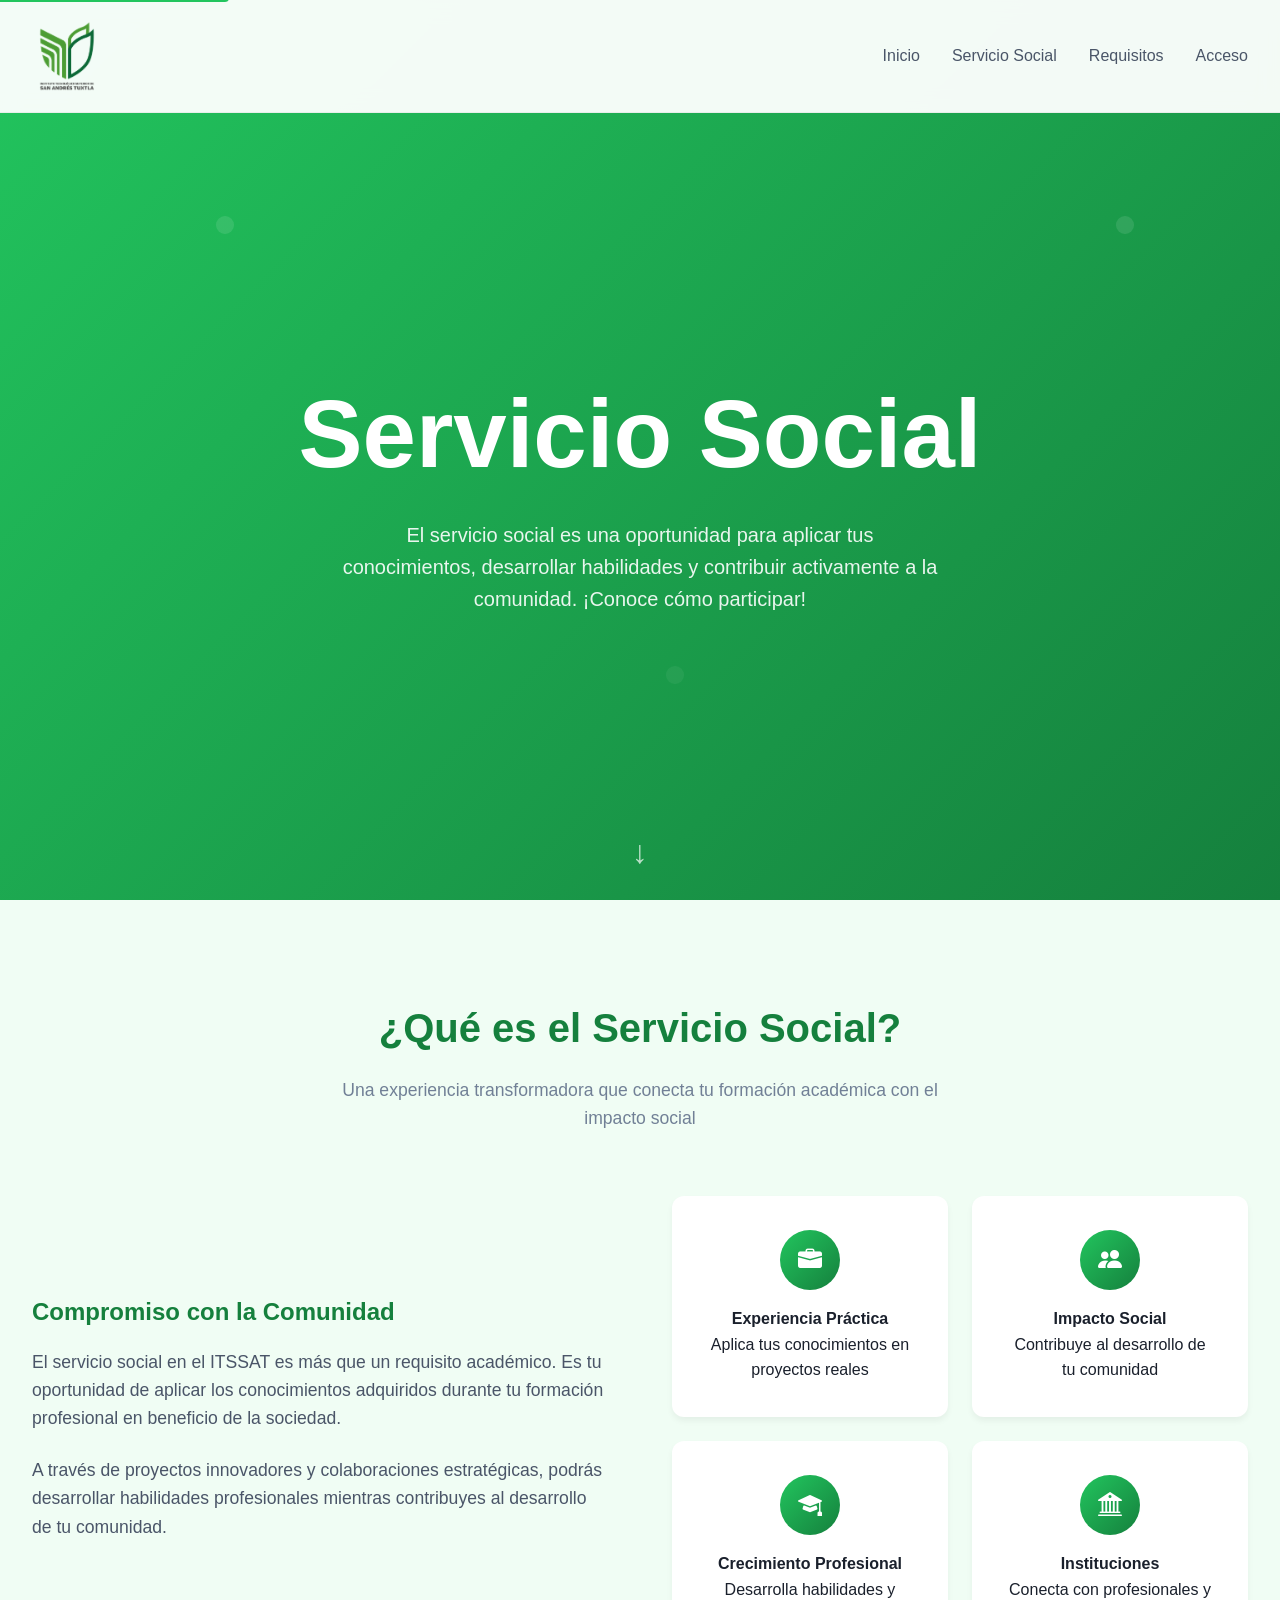
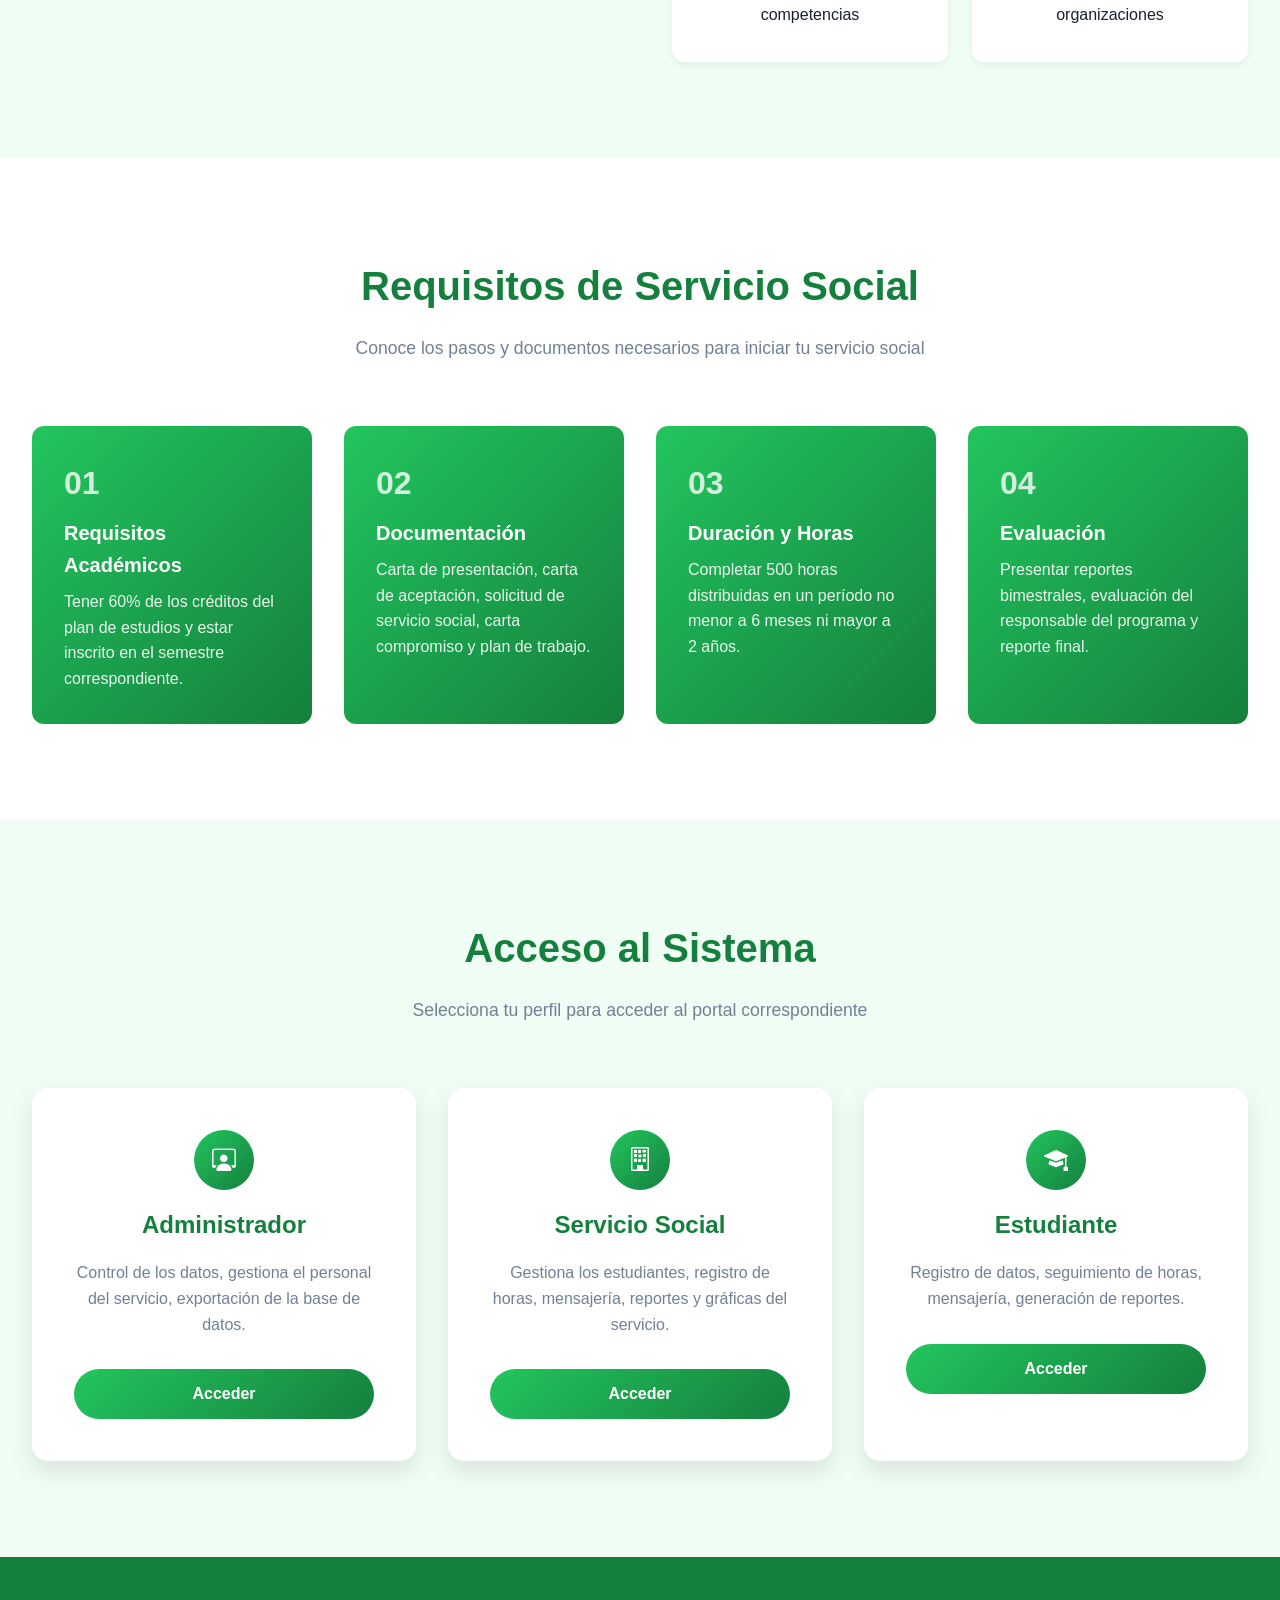
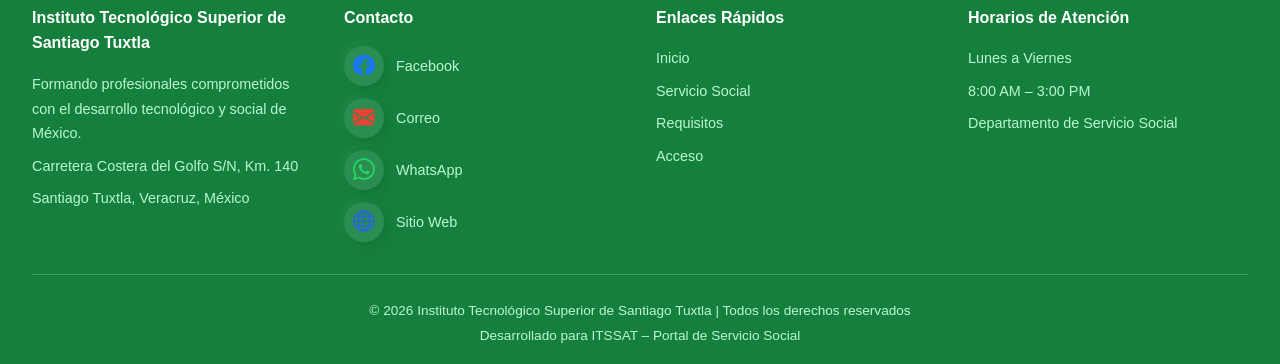
==== commit 2bcdfd53: "Update index.html" ====
--- a/index.html
+++ b/index.html
@@ -3,62 +3,36 @@
 <head>
     <meta charset="UTF-8">
     <meta name="viewport" content="width=device-width, initial-scale=1.0">
-    <meta name="description" content="Portal de Servicio Social del Instituto Tecnológico Superior de Santiago Tuxtla. Acceso para estudiantes, coordinadores y administradores.">
-    <meta name="keywords" content="ITSSAT, servicio social, Santiago Tuxtla, estudiantes, coordinadores">
+
+    <!-- SEO -->
+    <meta name="description" content="Portal de Servicio Social del Instituto Tecnológico Superior de Santiago Tuxtla. Acceso para estudiantes, personal y administradores.">
+    <link rel="canonical" href="https://serviciosocial.itssat.edu.mx/">
+
+    <!-- Open Graph -->
     <meta property="og:title" content="ITSSAT - Portal de Servicio Social">
     <meta property="og:description" content="Sistema de gestión de servicio social para estudiantes del ITSSAT">
     <meta property="og:type" content="website">
+    <meta property="og:url" content="https://serviciosocial.itssat.edu.mx/">
+    <meta property="og:image" content="https://serviciosocial.itssat.edu.mx/Itssat.png">
+    <meta name="robots" content="index, follow">
+    <meta name="theme-color" content="#22c55e">
+
     <title>ITSSAT - Portal de Servicio Social</title>
-    <!-- Icono de la pestaña -->
     <link rel="icon" type="image/png" href="tec.png">
-    <style> /* === SCROLLBAR === */
-        ::-webkit-scrollbar {
-            width: 10px;
-            height: 10px;
-        }
-        ::-webkit-scrollbar-track {
-            background: #f1f1f1;
-            border-radius: 10px;
-        }
-        ::-webkit-scrollbar-thumb {
-            background: linear-gradient(135deg, #22c55e, #15803d);
-            border-radius: 10px;
-            transition: background 0.3s ease;
-        }
-        ::-webkit-scrollbar-thumb:hover {
-            background: linear-gradient(135deg, #15803d, #22c55e);
-        }
-    </style>
-    <style> /* === Cargar Pagina === */
-        .preloader {
-            position: fixed;
-            top: 0;
-            left: 0;
-            width: 100%;
-            height: 100%;
-            background: #1a2e1e86;;
-            display: flex;
-            align-items: center;
-            justify-content: center;
-            z-index: 10000;
-            transition: opacity 0.5s ease, visibility 0.5s ease;
-        }
-        .preloader.hidden {
-            opacity: 0;
-            visibility: hidden;
-        }
-
-        .loader {
-            width: 80px;
-            height: 80px;
-            border: 3px solid rgba(216, 112, 147, 0.1);
-            border-top-color: green;
-            border-radius: 50%;
-            animation: spin 1s linear infinite;
-        }
-    </style>
+    <link rel="preconnect" href="https://cdn.jsdelivr.net">
+    <link rel="preload" href="/Itssat.png" as="image" type="image/png" fetchpriority="high">
+
+    <!-- CSS externo -->
+    <link rel="stylesheet" href="style_componentes.css">
+    <link rel="stylesheet" href="style_animaciones.css">
+
+    <!-- Bootstrap Icons -->
+    <link rel="preload" href="https://cdn.jsdelivr.net/npm/bootstrap-icons@1.11.3/font/bootstrap-icons.min.css" as="style" onload="this.onload=null;this.rel='stylesheet'">
+    <noscript><link rel="stylesheet" href="https://cdn.jsdelivr.net/npm/bootstrap-icons@1.11.3/font/bootstrap-icons.min.css"></noscript>
+
     <style>
-       * {
+        /* <--- RESET Y BASE ---> */
+        *, *::before, *::after {
             margin: 0;
             padding: 0;
             box-sizing: border-box;
@@ -68,20 +42,44 @@
             font-family: 'Inter', -apple-system, BlinkMacSystemFont, 'Segoe UI', Roboto, sans-serif;
             line-height: 1.6;
             color: #1a202c;
-            scroll-behavior: smooth;
-        }
-        
-        .header {
+        }
+
+        @media (prefers-reduced-motion: no-preference) {
+            html { scroll-behavior: smooth; }
+        }
+
+        /* <--- SKIP TO CONTENT ---> */
+        .skip-to-content {
+            position: absolute;
+            top: -40px;
+            left: 0;
+            background: #22c55e;
+            color: white;
+            padding: 8px 16px;
+            text-decoration: none;
+            z-index: 9999;
+            font-weight: 500;
+            border-radius: 0 0 4px 0;
+            transition: top 0.2s ease;
+        }
+
+        .skip-to-content:focus {
+            top: 0;
+        }
+
+        /* <--- HEADER ---> */
+        .header-index {
             position: fixed;
             top: 0;
             left: 0;
             right: 0;
             background: rgba(255, 255, 255, 0.95);
             backdrop-filter: blur(10px);
+            -webkit-backdrop-filter: blur(10px);
             z-index: 1000;
             padding: 1rem 0;
-            border-bottom: 1px solid rgba(0,0,0,0.05);
-            transition: all 0.3s ease;
+            border-bottom: 1px solid rgba(0, 0, 0, 0.05);
+            transition: background 0.3s ease, box-shadow 0.3s ease;
         }
 
         .nav {
@@ -96,12 +94,8 @@
         .logo {
             width: 70px;
             height: 80px;
-            display: flex;
-            align-items: center;
-            justify-content: center;
-            color: white;
-            font-weight: 700;
-            font-size: 18px;
+            display: block;
+            object-fit: contain;
         }
 
         .nav-links {
@@ -116,12 +110,18 @@
             color: #4a5568;
             font-weight: 500;
             transition: color 0.3s ease;
-        }
-
-        .nav-links a:hover {
+            padding: 0.25rem 0;
+            border-bottom: 2px solid transparent;
+        }
+
+        .nav-links a:hover,
+        .nav-links a:focus {
             color: #16a34a;
-        }
-        
+            border-bottom-color: #22c55e;
+            outline: none;
+        }
+
+        /* <--- HERO ---> */
         .hero {
             min-height: 100vh;
             display: flex;
@@ -135,27 +135,25 @@
         .hero::before {
             content: '';
             position: absolute;
-            top: 0;
-            left: 0;
-            right: 0;
-            bottom: 0;
+            inset: 0;
             background: url('data:image/svg+xml,<svg xmlns="http://www.w3.org/2000/svg" viewBox="0 0 100 100"><defs><pattern id="grain" patternUnits="userSpaceOnUse" width="100" height="100"><circle cx="25" cy="25" r="1" fill="rgba(255,255,255,0.1)"/><circle cx="75" cy="75" r="1" fill="rgba(255,255,255,0.05)"/><circle cx="50" cy="10" r="0.5" fill="rgba(255,255,255,0.1)"/></pattern></defs><rect width="100" height="100" fill="url(%23grain)"/></svg>');
+            pointer-events: none;
         }
 
         .hero-content {
-            max-width: 1200px;
-            margin: 0 auto;
+            width: 100%;
+            margin: 80px auto 0;
             padding: 0 2rem;
             text-align: center;
             position: relative;
             z-index: 2;
-            margin-top: 50px;
         }
 
         .hero h1 {
             font-size: clamp(3rem, 8vw, 6rem);
             font-weight: 800;
             color: white;
+            margin-top: 4rem;
             margin-bottom: 2rem;
             line-height: 1.1;
         }
@@ -174,6 +172,7 @@
             left: 50%;
             transform: translateX(-50%);
             animation: bounce 2s infinite;
+            line-height: 1;
         }
 
         .scroll-indicator::after {
@@ -183,12 +182,12 @@
             opacity: 0.7;
         }
 
+        /* <--- SECCIONES GENERALES ---> */
         section {
             padding: 6rem 0;
         }
 
         .container {
-            max-width: 100%;
             margin: 0 auto;
             padding: 0 2rem;
         }
@@ -209,6 +208,7 @@
             margin: 0 auto 4rem;
         }
 
+        /* <--- ABOUT / SERVICIO SOCIAL ---> */
         .about {
             background: #f0fdf4;
         }
@@ -238,46 +238,41 @@
             gap: 1.5rem;
         }
 
+        /* <--- CARDS ---> */
         .feature-card {
             background: white;
             padding: 2rem;
             border-radius: 12px;
-            box-shadow: 0 4px 6px rgba(0,0,0,0.05);
+            box-shadow: 0 4px 6px rgba(0, 0, 0, 0.05);
             text-align: center;
             border: 2px solid transparent;
-            transition: all 0.3s ease;
+            transition: border-color 0.3s ease, transform 0.3s ease, box-shadow 0.3s ease;
         }
 
         .feature-card:hover {
             border-color: #22c55e;
             transform: translateY(-5px);
+            box-shadow: 0 12px 24px rgba(34, 197, 94, 0.15);
         }
 
         .feature-icon {
             width: 60px;
             height: 60px;
+            border-radius: 50%;
             background: linear-gradient(135deg, #22c55e, #15803d);
-            border-radius: 12px;
+            font-size: 1.5rem;
+            color: #ffffff;
             display: flex;
             align-items: center;
             justify-content: center;
             margin: 0 auto 1rem;
-            font-size: 24px;
-        }
-
-        .feature-icon::before {
-            content: attr(aria-label);
-            position: absolute;
-            width: 1px;
-            height: 1px;
-            padding: 0;
-            margin: -1px;
-            overflow: hidden;
-            clip: rect(0, 0, 0, 0);
-            white-space: nowrap;
-            border: 0;
-        }
-
+        }
+
+        .feature-icon i {
+            color: #ffffff;
+        }
+
+        /* <--- REQUISITOS ---> */
         .requirements {
             background: white;
         }
@@ -291,12 +286,12 @@
 
         .req-card {
             background: linear-gradient(135deg, #22c55e 0%, #15803d 100%);
-            padding: 1rem 2rem;
+            padding: 2rem;
             border-radius: 12px;
             color: white;
             position: relative;
             overflow: hidden;
-            transition: all 0.3s ease;
+            transition: transform 0.3s ease, box-shadow 0.3s ease;
         }
 
         .req-card:hover {
@@ -311,8 +306,9 @@
             right: -50%;
             width: 100px;
             height: 100px;
-            background: rgba(255,255,255,0.1);
+            background: rgba(255, 255, 255, 0.1);
             border-radius: 50%;
+            pointer-events: none;
         }
 
         .req-number {
@@ -332,6 +328,7 @@
             line-height: 1.6;
         }
 
+        /* <--- LOGIN / ACCESO AL SISTEMA ---> */
         .login-section {
             background: #f0fdf4;
             padding: 6rem 0;
@@ -339,43 +336,37 @@
 
         .login-grid {
             display: grid;
-            grid-template-columns: repeat(auto-fit, minmax(300px, 1fr));
+            grid-template-columns: repeat(auto-fit, minmax(280px, 1fr));
             gap: 2rem;
             margin-top: 3rem;
         }
 
         .login-card {
+            min-height: 280px;
             background: white;
             padding: 2.5rem;
             border-radius: 16px;
             text-align: center;
-            box-shadow: 0 10px 25px rgba(0,0,0,0.1);
-            transition: all 0.3s ease;
+            box-shadow: 0 10px 25px rgba(0, 0, 0, 0.1);
+            transition: transform 0.3s ease, box-shadow 0.3s ease, border-color 0.3s ease;
             cursor: pointer;
             border: 2px solid transparent;
+            will-change: transform;
         }
 
         .login-card:hover {
-            transform: translateY(-5px);
             box-shadow: 0 20px 40px rgba(34, 197, 94, 0.2);
             border-color: #22c55e;
-        }
-
-        .login-card:focus {
-            outline: 2px solid #22c55e;
-            outline-offset: 2px;
-        }
-
-        .login-icon {
-            width: 80px;
-            height: 80px;
-            margin: 0 auto 1.5rem;
-            background: linear-gradient(135deg, #22c55e, #15803d);
-            border-radius: 50%;
-            display: flex;
-            align-items: center;
-            justify-content: center;
-            font-size: 32px;
+            transform: translateY(-5px);
+        }
+
+        .login-card:active {
+            transform: scale(0.98);
+        }
+
+        .login-card:focus-visible {
+            outline: 3px solid #22c55e;
+            outline-offset: 3px;
         }
 
         .login-card h3 {
@@ -387,6 +378,7 @@
         .login-card p {
             color: #718096;
             margin-bottom: 2rem;
+            line-height: 1.6;
         }
 
         .login-btn {
@@ -396,28 +388,48 @@
             padding: 1rem 2rem;
             border-radius: 50px;
             font-weight: 600;
+            font-size: 1rem;
             cursor: pointer;
-            transition: all 0.3s ease;
+            transition: opacity 0.3s ease, transform 0.2s ease;
             width: 100%;
-        }
-
-        .login-btn:hover {
-            transform: translateY(-2px);
-            box-shadow: 0 10px 20px rgba(34, 197, 94, 0.3);
-        }
-
-        .login-btn:focus {
-            outline: 2px solid #22c55e;
-            outline-offset: 2px;
-        }
-
+            pointer-events: none;
+            display: inline-flex;
+            align-items: center;
+            justify-content: center;
+            gap: 8px;
+        }
+
+        .login-card:hover .login-btn {
+            opacity: 0.9;
+        }
+
+        .login-btn .btn-spinner {
+            display: none;
+            width: 15px;
+            height: 15px;
+            border: 2px solid rgba(255, 255, 255, 0.35);
+            border-top-color: #fff;
+            border-radius: 50%;
+            animation: spin-icon 0.7s linear infinite;
+            flex-shrink: 0;
+        }
+
+        .login-card.loading .login-btn {
+            opacity: 0.85;
+            cursor: not-allowed;
+        }
+
+        .login-card.loading .login-btn .btn-spinner { display: block; }
+        .login-card.loading .login-btn .btn-text    { opacity: 0.75; }
+
+        /* <--- BOTÓN VOLVER ARRIBA ---> */
         .back-to-top {
             position: fixed;
             bottom: 2rem;
             right: 2rem;
             width: 50px;
             height: 50px;
-            background: #22c55e;
+            background: linear-gradient(135deg, #22c55e 0%, #15803d 100%);
             color: white;
             border: none;
             border-radius: 50%;
@@ -425,9 +437,13 @@
             cursor: pointer;
             opacity: 0;
             visibility: hidden;
-            transition: all 0.3s ease;
+            transition: opacity 0.3s ease, visibility 0.3s ease, transform 0.3s ease, background 0.3s ease;
             z-index: 999;
-            box-shadow: 0 4px 12px rgba(34, 197, 94, 0.4);
+            box-shadow: 0 4px 12px rgba(0, 0, 0, 0.1);
+            display: flex;
+            align-items: center;
+            justify-content: center;
+            line-height: 1;
         }
 
         .back-to-top.visible {
@@ -440,6 +456,12 @@
             transform: translateY(-3px);
         }
 
+        .back-to-top:focus-visible {
+            outline: 3px solid #15803d;
+            outline-offset: 3px;
+        }
+
+        /* <--- FOOTER ---> */
         .footer {
             background: #15803d;
             color: white;
@@ -448,7 +470,7 @@
 
         .footer-content {
             display: grid;
-            grid-template-columns: repeat(auto-fit, minmax(250px, 1fr));
+            grid-template-columns: repeat(auto-fit, minmax(220px, 1fr));
             gap: 2rem;
             margin-bottom: 2rem;
         }
@@ -456,65 +478,95 @@
         .footer-section h4 {
             margin-bottom: 1rem;
             color: white;
-        }
-
-        .footer-section p, 
-        .footer-section a {
+            font-size: 1rem;
+        }
+
+        .footer-section p,
+        .footer-section > a {
             color: #bbf7d0;
             text-decoration: none;
             margin-bottom: 0.5rem;
             display: block;
-        }
-
-        .footer-section a:hover {
+            font-size: 0.9rem;
+            line-height: 1.7;
+        }
+
+        .footer-section > a:hover,
+        .footer-section > a:focus {
             color: white;
+            text-decoration: underline;
         }
 
         .social-links {
             display: flex;
             flex-direction: column;
-            gap: 0.5rem;
-            margin-top: 1rem;
+            gap: 0.75rem;
+            margin-top: 0.5rem;
         }
 
         .contact-item {
             display: flex;
             align-items: center;
-            gap: 0.5rem;
-        }
-
+            gap: 0.75rem;
+            color: #bbf7d0;
+            text-decoration: none;
+            font-size: 0.9rem;
+            transition: color 0.3s ease;
+        }
+
+        .contact-item:hover,
+        .contact-item:focus {
+            color: white;
+        }
+
+        /* <--- SOCIAL LINK ICON ---> */
         .social-link {
             width: 40px;
             height: 40px;
-            background: #22c55e;
             border-radius: 50%;
-            display: inline-flex;
+            background: rgba(255, 255, 255, 0.10);
+            backdrop-filter: blur(8px);
+            -webkit-backdrop-filter: blur(8px);
+            display: flex;
+            align-items: center;
             justify-content: center;
-            align-items: center;
-            font-size: 20px;
-            line-height: 40px;
-            text-align: center;
-            text-decoration: none;
-            color: white;
-            transition: all 0.3s ease;
-        }
-        
-        .social-link:hover {
-            background: #16a34a;
-            transform: translateY(-2px);
-        }
+            font-size: 1.35rem;
+            flex-shrink: 0;
+            transition: background 0.3s ease, transform 0.3s ease, box-shadow 0.3s ease;
+            box-shadow: 6px 6px 14px rgba(0, 0, 0, 0.08), -4px -4px 10px rgba(255, 255, 255, 0.04);
+        }
+
+        .social-link i {
+            transition: color 0.3s ease;
+        }
+
+        .contact-item:hover .social-link,
+        .contact-item:focus .social-link {
+            background: white;
+            transform: translateY(-3px) scale(1.05);
+            box-shadow: 0 10px 22px rgba(0, 0, 0, 0.12);
+        }
+
+        .social-link .bi-facebook      { color: #1877F2; }
+        .social-link .bi-whatsapp      { color: #25D366; }
+        .social-link .bi-envelope-fill { color: #EA4335; }
+        .social-link .bi-telephone-fill{ color: #16a34a; }
+        .social-link .bi-globe         { color: #2563eb; }
 
         .footer-bottom {
-            border-top: 1px solid #22c55e;
-            padding-top: 2rem;
+            border-top: 1px solid rgba(255, 255, 255, 0.2);
+            padding-top: 1.5rem;
             text-align: center;
             color: #bbf7d0;
-        }
-
+            font-size: 0.85rem;
+            line-height: 1.8;
+        }
+
+        /* <--- FADE-IN (Intersection Observer) ---> */
         .fade-in {
             opacity: 0;
-            transform: translateY(30px);
-            transition: all 0.6s ease;
+            transform: translateY(20px);
+            transition: opacity 0.6s ease, transform 0.6s ease;
         }
 
         .fade-in.visible {
@@ -522,277 +574,121 @@
             transform: translateY(0);
         }
 
-        .loading {
-            pointer-events: none;
-            opacity: 0.6;
-        }
-
-        .skip-to-content {
-            position: absolute;
-            top: -40px;
-            left: 0;
-            background: #22c55e;
-            color: white;
-            padding: 8px;
-            text-decoration: none;
-            z-index: 100;
-        }
-
-        .skip-to-content:focus {
-            top: 0;
-        }
-
-        @keyframes bounce {
-            0%, 20%, 50%, 80%, 100% { transform: translateX(-50%) translateY(0); }
-            40% { transform: translateX(-50%) translateY(-10px); }
-            60% { transform: translateX(-50%) translateY(-5px); }
-        }
-
-        @keyframes spin {
-            to { transform: rotate(360deg); }
-        }
-
-    @media (max-width: 1024px) {
-        .nav {
-            padding: 0 1.5rem;
-        }
-
-        .hero h1 {
-            font-size: clamp(2.5rem, 6vw, 4rem);
-        }
-
-        .about-content {
-            grid-template-columns: 1fr;
-            gap: 3rem;
-        }
-
-        .about-features {
-            grid-template-columns: repeat(2, 1fr);
-        }
-
-        .req-grid {
-            grid-template-columns: repeat(2, 1fr);
-        }
-
-        .login-grid {
-            grid-template-columns: repeat(2, 1fr);
-        }
-
-        .footer-content {
-            grid-template-columns: repeat(2, 1fr);
-        }
-    }
-
-    @media (max-width: 768px) {
-        .nav {
-            padding: 0 1rem;
-        }
-
-        .logo {
-            width: 60px;
-            height: 60px;
-        }
-
-        .nav-links {
-            gap: 1rem;
-            font-size: 0.9rem;
-        }
-
-        .hero {
-            min-height: 80vh;
-        }
-
-        .hero h1 {
-            font-size: clamp(2rem, 5vw, 3rem);
-            margin-bottom: 1.5rem;
-        }
-
-        .hero-subtitle {
-            font-size: 1rem;
-            margin-bottom: 2rem;
-        }
-
-        section {
-            padding: 4rem 0;
-        }
-
-        .container {
-            padding: 0 1rem;
-        }
-
-        .section-title {
-            font-size: 2rem;
-        }
-
-        .section-subtitle {
-            font-size: 1rem;
-        }
-
-        .about-features {
-            grid-template-columns: 1fr;
-        }
-
-        .feature-card {
-            padding: 1.5rem;
-        }
-
-        .req-grid {
-            grid-template-columns: 1fr;
-        }
-
-        .req-card {
-            padding: 2rem;
-        }
-
-        .login-grid {
-            grid-template-columns: 1fr;
-        }
-
-        .login-card {
-            padding: 2rem;
-        }
-
-        .footer-content {
-            grid-template-columns: repeat(2, 1fr);
-            gap: 0;
-            row-gap: 2rem;
-        }
-
+        /* Delay escalonado */
+        .req-grid .fade-in:nth-child(2),
+        .about-features .feature-card:nth-child(2),
+        .login-grid .fade-in:nth-child(2) { transition-delay: 0.1s; }
+
+        .req-grid .fade-in:nth-child(3),
+        .about-features .feature-card:nth-child(3),
+        .login-grid .fade-in:nth-child(3) { transition-delay: 0.2s; }
+
+        .req-grid .fade-in:nth-child(4),
+        .about-features .feature-card:nth-child(4) { transition-delay: 0.3s; }
+
+        /* Animaciones hero */
+        .hero-content h1 { animation: fadeInDown 0.8s ease both; }
+        .hero-subtitle    { animation: fadeInUp 0.8s ease 0.25s both; }
+        .logo             { animation: fadeInLeft 0.5s ease both; }
+
+        .nav-links li:nth-child(1) { animation: fadeInDown 0.5s ease 0.05s both; }
+        .nav-links li:nth-child(2) { animation: fadeInDown 0.5s ease 0.10s both; }
+        .nav-links li:nth-child(3) { animation: fadeInDown 0.5s ease 0.15s both; }
+        .nav-links li:nth-child(4) { animation: fadeInDown 0.5s ease 0.20s both; }
+
+        /* Footer sections */
         .footer-section {
-            max-width: 100%;
-        }
-
-        .footer-section h4 {
-            font-size: 0.95rem;
-            margin-bottom: 0.75rem;
-            max-width: 95%;
-        }
-
-        .footer-section p,
-        .footer-section a {
-            font-size: 0.8rem;
-            line-height: 1.8;
-        }
-
-        .social-links {
-            justify-content: flex-start;
-            max-width: 90%;
-        }
-
-        .social-link {
-            width: 38px;
-            height: 33px;
-            font-size: 14px;
-            padding: 0.3rem;
-        }
-
-        .back-to-top {
-            bottom: 1rem;
-            right: 1rem;
-            width: 45px;
-            height: 45px;
-            font-size: 1.25rem;
-        }
-    }
-
-    @media (max-width: 480px) {
-        .nav {
-            padding: 0 1rem;
-        }
-
-        .logo {
-            width: 50px;
-            height: 59px;
-            font-size: 15px;
-        }
-
-        .nav-links {
-            gap: 2rem;
-            font-size: 0.85rem;
-        }
-
-        .hero {
-            min-height: 70vh;
-            padding: 0 1rem;
-        }
-
-        .hero h1 {
-            font-size: 2rem;
-            margin-bottom: 1rem;
-        }
-
-        .hero-subtitle {
-            font-size: 0.95rem;
-            margin-bottom: 1.5rem;
-        }
-
-        .hero-content {
-            margin-top: 80px;
-        }
-
-        section {
-            padding: 3rem 0;
-        }
-
-        .section-title {
-            font-size: 1.75rem;
-            margin-bottom: 0.75rem;
-        }
-
-        .section-subtitle {
-            font-size: 0.95rem;
-            margin-bottom: 2rem;
-        }
-
-        .about-text h3 {
-            font-size: 1.25rem;
-        }
-
-        .about-text p {
-            font-size: 1rem;
-        }
-
-        .feature-card {
-            padding: 1.25rem;
-        }
-
-        .feature-icon {
-            width: 50px;
-            height: 50px;
-            font-size: 20px;
-        }
-
-        .req-card {
-            padding: 1.5rem;
-        }
-
-        .req-number {
-            font-size: 1.5rem;
-        }
-
-        .req-card h3 {
-            font-size: 1.1rem;
-        }
-
-        .login-card {
-            padding: 1.5rem;
-        }
-
-        .login-icon {
-            width: 70px;
-            height: 70px;
-            font-size: 28px;
-        }
-
-        .login-card h3 {
-            font-size: 1.25rem;
-        }
-
-        .login-btn {
-            padding: 0.875rem 1.5rem;
-        }
-
-        .footer {
+            opacity: 0;
+            transform: translateY(16px);
+            transition: opacity 0.5s ease, transform 0.5s ease;
+        }
+        .footer-section.visible {
+            opacity: 1;
+            transform: translateY(0);
+        }
+        .footer-section:nth-child(2) { transition-delay: 0.1s; }
+        .footer-section:nth-child(3) { transition-delay: 0.2s; }
+        .footer-section:nth-child(4) { transition-delay: 0.3s; }
+
+        /* CORRECCIÓN: selector .login-icon era incorrecto (la clase real es .feature-icon) */
+        .feature-card:hover .feature-icon  { animation: float-avatar 1.8s ease-in-out infinite; }
+        .login-card:hover .feature-icon    { animation: bounce-in 0.5s ease both; }
+        .req-card:hover .req-number        { animation: pulse 0.6s ease; }
+
+        .back-to-top.visible { animation: scaleIn 0.3s ease both; }
+
+        /* <--- REDUCE MOTION ---> */
+        @media (prefers-reduced-motion: reduce) {
+            *, *::before, *::after {
+                animation-duration: 0.01ms !important;
+                animation-iteration-count: 1 !important;
+                transition-duration: 0.01ms !important;
+            }
+        }
+
+        /* =============================================
+        RESPONSIVE — 1024px
+        ============================================= */
+        @media (max-width: 1024px) {
+            .nav { padding: 0 1.5rem; }
+            .about-content { grid-template-columns: 1fr; gap: 3rem; }
+            .about-features { grid-template-columns: repeat(2, 1fr); }
+            .req-grid { grid-template-columns: repeat(2, 1fr); }
+            .login-grid { grid-template-columns: repeat(2, 1fr); }
+            .footer-content { grid-template-columns: repeat(2, 1fr); }
+        }
+
+        /* =============================================
+        RESPONSIVE — 768px
+        ============================================= */
+        @media (max-width: 768px) {
+            .nav { padding: 0 1rem; }
+            .logo { width: 56px; height: 60px; }
+            .nav-links { gap: 1rem; font-size: 0.9rem; }
+            .hero { min-height: 80vh; }
+            .hero h1 { font-size: clamp(2rem, 5vw, 3rem); margin-bottom: 1.5rem; }
+            .hero-subtitle { font-size: 1rem; margin-bottom: 2rem; }
+            section { padding: 4rem 0; }
+            .container { padding: 0 1rem; }
+            .section-title { font-size: 2rem; }
+            .section-subtitle { font-size: 1rem; }
+            .about-features { grid-template-columns: 1fr; }
+            .feature-card { padding: 1.5rem; }
+            .req-grid { grid-template-columns: 1fr; }
+            .req-card { padding: 2rem; }
+            .login-grid { grid-template-columns: 1fr; }
+            .login-card { padding: 2rem; }
+            .footer-content { grid-template-columns: repeat(2, 1fr); gap: 1.5rem; }
+            .footer-section h4 { font-size: 0.95rem; }
+            .back-to-top { bottom: 1rem; right: 1rem; width: 45px; height: 45px; font-size: 1.25rem; }
+        }
+
+        /* =============================================
+        RESPONSIVE — 480px
+        ============================================= */
+        @media (max-width: 480px) {
+            .logo { width: 50px; height: 55px; }
+            .nav-links { gap: 1rem; font-size: 0.85rem; }
+            .hero { min-height: 75vh; padding: 0 1rem; }
+            .hero-content { margin-top: 90px; }
+            .hero h1 { font-size: 2rem; margin-bottom: 1rem; }
+            .hero-subtitle { font-size: 0.95rem; margin-bottom: 1.5rem; }
+            section { padding: 3rem 0; }
+            .section-title { font-size: 1.75rem; margin-bottom: 0.75rem; }
+            .section-subtitle { font-size: 0.95rem; margin-bottom: 2rem; }
+            .about-text h3 { font-size: 1.25rem; }
+            .about-text p { font-size: 1rem; }
+            .feature-card { padding: 1.25rem; }
+            .feature-icon { width: 50px; height: 50px; font-size: 20px; }
+            .req-card { padding: 1.5rem; }
+            .req-number { font-size: 1.5rem; }
+            .req-card h3 { font-size: 1.1rem; }
+            .login-card { padding: 1.5rem; }
+            .feature-icon { width: 70px; height: 70px; font-size: 28px; }
+            .login-card h3 { font-size: 1.25rem; }
+            .login-btn { padding: 0.875rem 1.5rem; }
+
+            .footer {
             padding: 2rem 0 1rem;
         }
 
@@ -829,97 +725,63 @@
             font-size: 10px;
             padding: 0.3rem;
         }
-
-        .back-to-top {
-            width: 40px;
-            height: 40px;
-            font-size: 1.1rem;
-        }
-    }
-
-    @media (max-width: 360px) {
-        .nav-links {
-            gap: 0.5rem;
-            font-size: 0.8rem;
-        }
-
-        .hero h1 {
-            font-size: 1.75rem;
-        }
-
-        .section-title {
-            font-size: 1.5rem;
-        }
-
-        .feature-card h4,
-        .req-card h3,
-        .login-card h3 {
-            font-size: 1rem;
-        }
-
-        .footer-content {
-            grid-template-columns: repeat(2, 1fr);
-            gap: 0;
-            row-gap: 0.8rem;
-        }
-
-        .footer-section h4 {
-            font-size: 0.85rem;
-            max-width: 95%;
-        }
-
-        .footer-section p,
-        .footer-section a {
-            font-size: 0.65rem;
-            line-height: 1.7;
-        }
-
-        .social-links {
-            justify-content: flex-start;
-            max-width: 90%;
-        }
-
-        .social-link {
-            width: 32px;
-            height: 28px;
-            font-size: 9px;
-            padding: 0.25rem;
-        }
-    }
+            .back-to-top { width: 40px; height: 40px; font-size: 1.1rem; }
+        }
+
+        /* =============================================
+        RESPONSIVE — 360px
+        ============================================= */
+        @media (max-width: 360px) {
+            .nav-links { gap: 0.75rem; font-size: 0.8rem; }
+            .hero h1 { font-size: 1.75rem; }
+            .section-title { font-size: 1.5rem; }
+            .feature-card h4,
+            .req-card h3,
+            .login-card h3 { font-size: 1rem; }
+        }
     </style>
 </head>
 <body>
-<!-- ===== PRELOADER ===== -->
-    <div class="preloader" id="preloader">
+
+<!-- PRELOADER -->
+    <div class="preloader" id="preloader" aria-hidden="true">
         <div class="loader"></div>
     </div>
 
-<!-- ===== HEADER / NAVBAR ===== -->
-    <header class="header">
-        <nav class="nav" role="navigation" aria-label="Navegación principal">
-            <img src="Itssat.png" class="logo" alt="Logo del Instituto Tecnológico Superior de Santiago Tuxtla">
-            <ul class="nav-links">
+<!-- SKIP TO CONTENT -->
+    <a href="#main-content" class="skip-to-content">Saltar al contenido principal</a>
+
+<!-- HEADER / NAVBAR -->
+    <header class="header-index" id="header-index">
+        <nav class="nav" aria-label="Navegación principal">
+            <a href="#inicio" aria-label="Ir al inicio">
+                <img src="Itssat.png" class="logo" alt="Instituto Tecnológico Superior de Santiago Tuxtla" width="70" height="80">
+            </a>
+            <ul class="nav-links" role="list">
                 <li><a href="#inicio">Inicio</a></li>
-                <li><a href="#requisitos">Servicio Social</a></li>
+                <li><a href="#servicio">Servicio Social</a></li>
+                <li><a href="#requisitos">Requisitos</a></li>
                 <li><a href="#acceso">Acceso</a></li>
             </ul>
         </nav>
     </header>
 
-<!-- ===== HERO / PORTADA ===== -->
-    <section id="inicio" class="hero">
-        <div class="hero-content">
-            <h1><br>Servicio Social</h1>
-            <p class="hero-subtitle">
-                El servicio social es una oportunidad para aplicar tus conocimientos, desarrollar habilidades y 
-                contribuir activamente a la comunidad. ¡Conoce más sobre cómo puedes participar!
-            </p>
-        </div>
-        <div class="scroll-indicator" aria-hidden="true"></div>
-    </section>
-
-<!-- ===== INFORMACIÓN SERVICIO SOCIAL ===== -->
+<!-- CONTENIDO PRINCIPAL -->
     <main id="main-content">
+
+<!-- HERO / PORTADA -->
+        <section id="inicio" class="hero" aria-labelledby="hero-heading">
+            <div class="hero-content">
+                <h1 id="hero-heading">Servicio Social</h1>
+                <p class="hero-subtitle">
+                    El servicio social es una oportunidad para aplicar tus conocimientos, desarrollar habilidades y
+                    contribuir activamente a la comunidad. ¡Conoce cómo participar!
+                </p>
+            </div>
+            <div class="scroll-indicator" aria-hidden="true"></div>
+        </section>
+
+<!-- INFORMACIÓN SERVICIO SOCIAL -->
         <section id="servicio" class="about">
             <div class="container">
                 <h2 class="section-title fade-in">¿Qué es el Servicio Social?</h2>
@@ -930,33 +792,45 @@
                     <div class="about-text fade-in">
                         <h3>Compromiso con la Comunidad</h3>
                         <p>
-                            El servicio social en el ITSSAT es más que un requisito académico. Es tu oportunidad 
-                            de aplicar los conocimientos adquiridos durante tu formación profesional en beneficio 
+                            El servicio social en el ITSSAT es más que un requisito académico. Es tu oportunidad
+                            de aplicar los conocimientos adquiridos durante tu formación profesional en beneficio
                             de la sociedad.
                         </p>
                         <p>
-                            A través de proyectos innovadores y colaboraciones estratégicas, podrás desarrollar 
+                            A través de proyectos innovadores y colaboraciones estratégicas, podrás desarrollar
                             habilidades profesionales mientras contribuyes al desarrollo de tu comunidad.
                         </p>
                     </div>
+
                     <div class="about-features fade-in">
                         <div class="feature-card">
-                            <div class="feature-icon" role="img" aria-label="Experiencia práctica">💼</div>
+                            <div class="feature-icon" aria-hidden="true">
+                                <i class="bi bi-briefcase-fill"></i>
+                            </div>
                             <h4>Experiencia Práctica</h4>
                             <p>Aplica tus conocimientos en proyectos reales</p>
                         </div>
+
                         <div class="feature-card">
-                            <div class="feature-icon" role="img" aria-label="Impacto social">👨‍👨‍👧‍👦</div>
+                            <div class="feature-icon" aria-hidden="true">
+                                <i class="bi bi-people-fill"></i>
+                            </div>
                             <h4>Impacto Social</h4>
                             <p>Contribuye al desarrollo de tu comunidad</p>
                         </div>
+
                         <div class="feature-card">
-                            <div class="feature-icon" role="img" aria-label="Crecimiento profesional">🎓</div>
+                            <div class="feature-icon" aria-hidden="true">
+                                <i class="bi bi-mortarboard-fill"></i>
+                            </div>
                             <h4>Crecimiento Profesional</h4>
                             <p>Desarrolla habilidades y competencias</p>
                         </div>
+
                         <div class="feature-card">
-                            <div class="feature-icon" role="img" aria-label="Instituciones">🏦</div>
+                            <div class="feature-icon" aria-hidden="true">
+                                <i class="bi bi-bank2"></i>
+                            </div>
                             <h4>Instituciones</h4>
                             <p>Conecta con profesionales y organizaciones</p>
                         </div>
@@ -965,7 +839,7 @@
             </div>
         </section>
 
-<!-- ===== REQUISITOS ===== -->
+<!-- REQUISITOS -->
         <section id="requisitos" class="requirements">
             <div class="container">
                 <h2 class="section-title fade-in">Requisitos de Servicio Social</h2>
@@ -974,30 +848,30 @@
                 </p>
                 <div class="req-grid">
                     <div class="req-card fade-in">
-                        <div class="req-number">01</div>
+                        <div class="req-number" aria-hidden="true">01</div>
                         <h3>Requisitos Académicos</h3>
                         <p>Tener 60% de los créditos del plan de estudios y estar inscrito en el semestre correspondiente.</p>
                     </div>
                     <div class="req-card fade-in">
-                        <div class="req-number">02</div>
+                        <div class="req-number" aria-hidden="true">02</div>
                         <h3>Documentación</h3>
                         <p>Carta de presentación, carta de aceptación, solicitud de servicio social, carta compromiso y plan de trabajo.</p>
                     </div>
                     <div class="req-card fade-in">
-                        <div class="req-number">03</div>
+                        <div class="req-number" aria-hidden="true">03</div>
                         <h3>Duración y Horas</h3>
                         <p>Completar 500 horas distribuidas en un período no menor a 6 meses ni mayor a 2 años.</p>
                     </div>
                     <div class="req-card fade-in">
-                        <div class="req-number">04</div>
+                        <div class="req-number" aria-hidden="true">04</div>
                         <h3>Evaluación</h3>
-                        <p>Presentar reportes bimestrales, evaluación del responsable del programa, reporte final.</p>
+                        <p>Presentar reportes bimestrales, evaluación del responsable del programa y reporte final.</p>
                     </div>
                 </div>
             </div>
         </section>
 
-<!-- ===== ACCESO AL SISTEMA ===== -->
+<!-- ACCESO AL SISTEMA -->
         <section id="acceso" class="login-section">
             <div class="container">
                 <h2 class="section-title fade-in">Acceso al Sistema</h2>
@@ -1005,64 +879,99 @@
                     Selecciona tu perfil para acceder al portal correspondiente
                 </p>
                 <div class="login-grid">
-                    <div class="login-card fade-in" tabindex="0" role="button" data-url="Administrador_Login.php" aria-label="Acceder como Administrador">
-                        <div class="login-icon" role="img" aria-label="Icono de administrador">👨‍💼</div>
+                    <div class="login-card fade-in" tabindex="0" role="button" data-role="administrador" aria-label="Acceder como Administrador">
+                        <div class="feature-icon" aria-hidden="true">
+                            <i class="bi bi-person-workspace"></i>
+                        </div>
                         <h3>Administrador</h3>
-                        <p>Control de los datos, gestiona el personal del servicio, exportacion de la base de datos.</p>
-                        <button class="login-btn">Acceder</button>
+                        <p>Control de los datos, gestiona el personal del servicio, exportación de la base de datos.</p>
+                        <button class="login-btn" tabindex="-1" aria-hidden="true">
+                            <span class="btn-spinner"></span>
+                            <span class="btn-text">Acceder</span>
+                        </button>
                     </div>
-                    <div class="login-card fade-in" tabindex="0" role="button" data-url="ServicioSocial_Login.php" aria-label="Acceder como Coordinador">
-                        <div class="login-icon" role="img" aria-label="Icono de coordinador">🏢</div>
+
+                    <div class="login-card fade-in" tabindex="0" role="button" data-role="personal" aria-label="Acceder como Servicio Social">
+                        <div class="feature-icon" aria-hidden="true">
+                            <i class="bi bi-building"></i>
+                        </div>
                         <h3>Servicio Social</h3>
-                        <p>Gestiona los estudiantes, registro de horas, mensajeria, reportes y graficas del servicio.</p>
-                        <button class="login-btn">Acceder</button>
+                        <p>Gestiona los estudiantes, registro de horas, mensajería, reportes y gráficas del servicio.</p>
+                        <button class="login-btn" tabindex="-1" aria-hidden="true">
+                            <span class="btn-spinner"></span>
+                            <span class="btn-text">Acceder</span>
+                        </button>
                     </div>
-                    <div class="login-card fade-in" tabindex="0" role="button" data-url="Estudiante_Login.php" aria-label="Acceder como Estudiante">
-                        <div class="login-icon" role="img" aria-label="Icono de estudiante">🎓</div>
+
+                    <div class="login-card fade-in" tabindex="0" role="button" data-role="estudiante" aria-label="Acceder como Estudiante">
+                        <div class="feature-icon" aria-hidden="true">
+                            <i class="bi bi-mortarboard-fill"></i>
+                        </div>
                         <h3>Estudiante</h3>
-                        <p>Registro de datos, seguimiento de horas, mensajeria, generación de reportes.</p>
-                        <button class="login-btn">Acceder</button>
+                        <p>Registro de datos, seguimiento de horas, mensajería, generación de reportes.</p>
+                        <button class="login-btn" tabindex="-1" aria-hidden="true">
+                            <span class="btn-spinner"></span>
+                            <span class="btn-text">Acceder</span>
+                        </button>
                     </div>
                 </div>
+
+                <!-- Fallback para usuarios sin JavaScript -->
+                <noscript>
+                    <p style="text-align:center; margin-top:2rem; color:#4a5568;">
+                        Para acceder al sistema active JavaScript en su navegador, o contacte a
+                        <a href="mailto:serviciosocial@itssat.edu.mx">serviciosocial@itssat.edu.mx</a>.
+                    </p>
+                </noscript>
             </div>
         </section>
+
     </main>
 
-<!-- ===== BOTÓN VOLVER ARRIBA ===== -->
-    <button class="back-to-top" aria-label="Volver arriba">↑</button>
-
-<!-- ===== FOOTER ===== -->
+<!-- BOTÓN VOLVER ARRIBA -->
+    <button class="back-to-top" id="back-to-top" aria-label="Volver al inicio de la página">↑</button>
+
+<!-- FOOTER -->
     <footer class="footer">
         <div class="container">
             <div class="footer-content">
                 <div class="footer-section">
-                    <h4>Instituto Tecnológico Superior de San Andrés Tuxtla</h4>
-                    <p>Formando profesionales comprometidos con el desarrollo Tecnológico y social de México.</p>
-                    <p>Carretera Costera del Golfo S/N, Km.140 +</p>
-                    <p>San Andrés Tuxtla, Veracruz, México</p>
+                    <h4>Instituto Tecnológico Superior de Santiago Tuxtla</h4>
+                    <p>Formando profesionales comprometidos con el desarrollo tecnológico y social de México.</p>
+                    <p>Carretera Costera del Golfo S/N, Km. 140</p>
+                    <p>Santiago Tuxtla, Veracruz, México</p>
                 </div>
-                
+
                 <div class="footer-section">
-                <h4>Contacto</h4>
-                <div class="social-links">
-                    <a href="https://www.facebook.com/itssat" class="contact-item" target="_blank" rel="noopener noreferrer">
-                        <span class="social-link">📘</span>
-                        <span>Facebook</span>
-                    </a>
-                    <a href="mailto:serviciosocial@itssat.edu.mx" class="contact-item">
-                        <span class="social-link">📧</span>
-                        <span>serviciosocial@itssat.edu.mx</span>
-                    </a>
-                    <a href="tel:+522941234567" class="contact-item">
-                        <span class="social-link">📞</span>
-                        <span>+52 (294) 947-9100</span>
-                    </a>
-                    <a href="https://www.itssat.edu.mx" class="contact-item" target="_blank" rel="noopener noreferrer">
-                        <span class="social-link">🌐</span>
-                        <span>itssat.edu.mx</span>
-                    </a>
+                    <h4>Contacto</h4>
+                    <div class="social-links">
+                        <a href="https://www.facebook.com/itssat" class="contact-item" target="_blank" rel="noopener noreferrer" aria-label="Facebook de ITSSAT (abre en nueva pestaña)">
+                            <span class="social-link" aria-hidden="true">
+                                <i class="bi bi-facebook"></i>
+                            </span>
+                            <span>Facebook</span>
+                        </a>
+                        <a href="mailto:serviciosocial@itssat.edu.mx" class="contact-item" aria-label="Enviar correo a serviciosocial@itssat.edu.mx">
+                            <span class="social-link" aria-hidden="true">
+                                <i class="bi bi-envelope-fill"></i>
+                            </span>
+                            <span>Correo</span>
+                        </a>
+                        <a href="https://wa.me/529479479100" class="contact-item" target="_blank" rel="noopener noreferrer" aria-label="WhatsApp ITSSAT (abre en nueva pestaña)">
+                            <span class="social-link" aria-hidden="true">
+                                <i class="bi bi-whatsapp"></i>
+                            </span>
+                            <span>WhatsApp</span>
+                        </a>
+                        <a href="https://www.itssat.edu.mx" class="contact-item" target="_blank" rel="noopener noreferrer" aria-label="Sitio web oficial ITSSAT (abre en nueva pestaña)">
+                            <span class="social-link" aria-hidden="true">
+                                <i class="bi bi-globe"></i>
+                            </span>
+                            <span>Sitio Web</span>
+                        </a>
+                    </div>
                 </div>
-            </div>
+
                 <div class="footer-section">
                     <h4>Enlaces Rápidos</h4>
                     <a href="#inicio">Inicio</a>
@@ -1070,132 +979,152 @@
                     <a href="#requisitos">Requisitos</a>
                     <a href="#acceso">Acceso</a>
                 </div>
+
                 <div class="footer-section">
                     <h4>Horarios de Atención</h4>
                     <p>Lunes a Viernes</p>
-                    <p>8:00 AM - 3:00 PM</p>
+                    <p>8:00 AM – 3:00 PM</p>
                     <p>Departamento de Servicio Social</p>
                 </div>
             </div>
+
             <div class="footer-bottom">
-                <p>&copy; 2026 Instituto Tecnológico Superior de Santiago Tuxtla | Todos los derechos reservados</p>
-                <p>Desarrollado para ITSSAT - Portal de Servicio Social</p>
+                <p>&copy; <span id="footer-year">2026</span> Instituto Tecnológico Superior de Santiago Tuxtla | Todos los derechos reservados</p>
+                <p>Desarrollado para ITSSAT – Portal de Servicio Social</p>
             </div>
         </div>
     </footer>
-    
+
     <script>
-        /* ===== PRELOADER ===== */
-        window.addEventListener('load', function() {
-            const preloader = document.getElementById('preloader');
-            if(preloader){
+        const ALLOWED_ROUTES = {
+            'administrador': 'login.php?role=administrador',
+            'personal':      'login.php?role=personal',
+            'estudiante':    'login.php?role=estudiante'
+        };
+
+        window.addEventListener('load', function () {
+            var preloader = document.getElementById('preloader');
+            if (preloader) {
                 preloader.classList.add('hidden');
+                setTimeout(function () { preloader.remove(); }, 400);
             }
-            document.body.classList.remove('loading');
+        });
+
+        var yearEl = document.getElementById('footer-year');
+        if (yearEl) yearEl.textContent = new Date().getFullYear();
+
+        document.querySelectorAll('a[href^="#"]').forEach(function (anchor) {
+            anchor.addEventListener('click', function (e) {
+                var href = this.getAttribute('href');
+                if (href === '#') return;
+                var target;
+                try { target = document.querySelector(href); } catch (err) { return; }
+                if (target) {
+                    e.preventDefault();
+                    var offsetPosition = target.getBoundingClientRect().top + window.scrollY - 100;
+                    window.scrollTo({ top: offsetPosition, behavior: 'smooth' });
+                    target.setAttribute('tabindex', '-1');
+                    target.focus({ preventScroll: true });
+                }
+            });
+        });
+
+        var observer = new IntersectionObserver(function (entries) {
+            entries.forEach(function (entry) {
+                if (entry.isIntersecting) {
+                    entry.target.classList.add('visible');
+                    observer.unobserve(entry.target);
+                }
+            });
+        }, { threshold: 0.1, rootMargin: '0px 0px -80px 0px' });
+
+        document.querySelectorAll('.fade-in, .footer-section').forEach(function (el) {
+            observer.observe(el);
+        });
+
+        var headerEl     = document.getElementById('header-index');
+        var backToTopBtn = document.getElementById('back-to-top');
+
+        window.addEventListener('scroll', function () {
+            var scrollY = window.scrollY;
+
+            if (headerEl) {
+                headerEl.style.background = scrollY > 100 ? 'rgba(255,255,255,0.98)' : 'rgba(255,255,255,0.95)';
+                headerEl.style.boxShadow  = scrollY > 100 ? '0 2px 10px rgba(0,0,0,0.1)' : 'none';
+            }
+
+            if (backToTopBtn) {
+                backToTopBtn.classList.toggle('visible', scrollY > 300);
+            }
+        }, { passive: true });
+
+        if (backToTopBtn) {
+            backToTopBtn.addEventListener('click', function () {
+                window.scrollTo({ top: 0, behavior: 'smooth' });
+            });
+        }
+
+        document.querySelectorAll('.feature-card').forEach(function (card) {
+            var icon = card.querySelector('.feature-icon');
+            if (!icon) return;
+            card.addEventListener('mouseenter', function () {
+                icon.style.animation = 'float-avatar 1.8s ease-in-out infinite';
+            });
+            card.addEventListener('mouseleave', function () {
+                icon.style.animation = '';
+            });
+        });
+
+        document.querySelectorAll('.login-card').forEach(function (card) {
+            var icon = card.querySelector('.feature-icon');
+            if (!icon) return;
+            card.addEventListener('mouseenter', function () {
+                icon.style.animation = 'bounce-in 0.5s ease both';
+            });
+            card.addEventListener('mouseleave', function () {
+                icon.style.animation = '';
+            });
+        });
+
+        document.querySelectorAll('.req-card').forEach(function (card) {
+            var num = card.querySelector('.req-number');
+            if (!num) return;
+            card.addEventListener('mouseenter', function () {
+                num.style.animation = 'none';
+                requestAnimationFrame(function () {
+                    requestAnimationFrame(function () {
+                        num.style.animation = 'pulse 0.6s ease';
+                    });
+                });
+            });
+        });
+
+        function navigateToRole(role, cardEl) {
+            if (!Object.prototype.hasOwnProperty.call(ALLOWED_ROUTES, role)) return;
+            var url = ALLOWED_ROUTES[role];
+            if (!url) return;
+
+            if (cardEl) {
+                cardEl.classList.add('loading');
+                cardEl.style.pointerEvents = 'none';
+            }
+
+            setTimeout(function () {
+                window.location.href = url;
+            }, 500);
+        }
+
+        document.querySelectorAll('.login-card').forEach(function (card) {
+            card.addEventListener('click', function () {
+                navigateToRole(this.getAttribute('data-role'), this);
+            });
+            card.addEventListener('keydown', function (e) {
+                if (e.key === 'Enter' || e.key === ' ') {
+                    e.preventDefault();
+                    navigateToRole(this.getAttribute('data-role'), this);
+                }
+            });
         });
     </script>
-
-    <script>
-/* ===== SCROLL SUAVE ===== */
-document.querySelectorAll('a[href^="#"]').forEach(anchor => {
-    anchor.addEventListener('click', function (e) {
-        e.preventDefault();
-
-        const target = document.querySelector(this.getAttribute('href'));
-
-        if (target) {
-            const headerOffset = 100;
-            const elementPosition = target.getBoundingClientRect().top;
-            const offsetPosition = elementPosition + window.pageYOffset - headerOffset;
-
-            window.scrollTo({
-                top: offsetPosition,
-                behavior: 'smooth'
-            });
-        }
-    });
-});
-
-
-/* ===== ANIMACIÓN AL APARECER ===== */
-const observerOptions = {
-    threshold: 0.1,
-    rootMargin: '0px 0px -100px 0px'
-};
-
-const observer = new IntersectionObserver(function(entries) {
-    entries.forEach(entry => {
-        if (entry.isIntersecting) {
-            entry.target.classList.add('visible');
-        }
-    });
-}, observerOptions);
-
-document.querySelectorAll('.fade-in').forEach(el => {
-    observer.observe(el);
-});
-
-
-/* ===== EFECTO HEADER AL SCROLL ===== */
-window.addEventListener('scroll', () => {
-    const header = document.querySelector('.header');
-
-    if (header) {
-        if (window.scrollY > 100) {
-            header.style.background = 'rgba(255, 255, 255, 0.98)';
-            header.style.boxShadow = '0 2px 10px rgba(0,0,0,0.1)';
-        } else {
-            header.style.background = 'rgba(255, 255, 255, 0.95)';
-            header.style.boxShadow = 'none';
-        }
-    }
-});
-
-
-/* ===== BOTÓN VOLVER ARRIBA ===== */
-const backToTopBtn = document.querySelector('.back-to-top');
-
-if(backToTopBtn){
-    window.addEventListener('scroll', () => {
-        if (window.pageYOffset > 300) {
-            backToTopBtn.classList.add('visible');
-        } else {
-            backToTopBtn.classList.remove('visible');
-        }
-    });
-
-    backToTopBtn.addEventListener('click', () => {
-        window.scrollTo({
-            top: 0,
-            behavior: 'smooth'
-        });
-    });
-}
-
-
-/* ===== LOGIN CARDS ===== */
-const loginCards = document.querySelectorAll('.login-card');
-
-loginCards.forEach(card => {
-
-    card.addEventListener('click', function() {
-        const url = this.getAttribute('data-url');
-        if (url) {
-            window.location.href = url;
-        }
-    });
-
-    card.addEventListener('keypress', function(e) {
-        if (e.key === 'Enter' || e.key === ' ') {
-            e.preventDefault();
-            const url = this.getAttribute('data-url');
-            if (url) {
-                window.location.href = url;
-            }
-        }
-    });
-
-});
-</script>
 </body>
 </html>
--- a/style_componentes.css
+++ b/style_componentes.css
@@ -0,0 +1,1369 @@
+/* <--- FUENTE BASE ---> */
+body { font-family: -apple-system, 'SF Pro Display', BlinkMacSystemFont, 'Segoe UI', sans-serif; }
+
+/* <--- SCROLLBAR ---> */
+::-webkit-scrollbar {
+    width: 8px;
+    height: 8px;
+}
+
+::-webkit-scrollbar-track {
+    background: #e8ecef;
+    border-radius: 10px;
+}
+
+::-webkit-scrollbar-thumb {
+    background: linear-gradient(135deg, #a3b1c6, #c8d0da);
+    border-radius: 10px;
+}
+
+::-webkit-scrollbar-thumb:hover { background: linear-gradient(135deg, #22c55e, #15803d); }
+
+/* <--- PRELOADER ---> */
+.preloader {
+    position: fixed;
+    top: 0;
+    left: 0;
+    width: 100%;
+    height: 100%;
+    background: #e8ecef;
+    display: flex;
+    align-items: center;
+    justify-content: center;
+    z-index: 10000;
+    transition: opacity 0.5s ease, visibility 0.5s ease;
+}
+
+.preloader.hidden {
+    opacity: 0;
+    visibility: hidden;
+}
+
+.loader {
+    width: 72px;
+    height: 72px;
+    border-radius: 50%;
+    border: 3px solid transparent;
+    border-top-color: #22c55e;
+    animation: spin 0.9s linear infinite;
+    box-shadow:
+                6px 6px 14px rgba(163, 177, 198, 0.65),
+                -5px -5px 12px rgba(255, 255, 255, 0.90);
+}
+
+/* <--- FORTALEZA DE CONTRASEÑA ---> */
+/*Linea*/
+.pass-strength {
+    height: 5px;
+    background: #e2e8f0;
+    border-radius: 3px;
+    margin: 6px 0 4px;
+    overflow: hidden;
+}
+
+.pass-strength-fill {
+    height: 100%;
+    width: 0%;
+    border-radius: 3px;
+    background: transparent;
+    transition: width 0.3s ease, background 0.3s ease;
+}
+
+.pass-hint {
+    display: block;
+    font-size: 12px;
+    color: #8fa3b1;
+}
+
+.pass-hint--hidden { display: none; }
+
+.sesion-expirada {
+    text-align: center;
+    color: #ef4444;
+    font-size: 0.9rem;
+    margin-top: 1rem; 
+}
+
+/* Niveles de fortaleza — barra */
+.pass-strength-fill.pass--muy-debil { background: #ef4444; }
+.pass-strength-fill.pass--debil      { background: #f59e0b; }
+.pass-strength-fill.pass--buena      { background: #22c55e; }
+.pass-strength-fill.pass--fuerte     { background: #15803d; }
+
+/* Labels de fortaleza */
+.pass-hint.pass--muy-debil,
+.pass-hint.pass--debil,
+.pass-hint.pass--buena,
+.pass-hint.pass--fuerte,
+.msg-pass {
+    font-size: 13px;
+    font-weight: 600;
+}
+
+.pass-hint.pass--muy-debil, .msg-pass { color: #ef4444; }
+.pass-hint.pass--debil     { color: #f59e0b; }
+.pass-hint.pass--buena, .msg-pass--ok { color: #22c55e; }
+.pass-hint.pass--fuerte    { color: #15803d; }
+
+/* Contraseñas coinciden */
+/* Contraseñas coinciden */
+.msg-pass {
+    display: block;
+    min-height: 10px; /* Reserva espacio fijo */
+    margin: 4px 0 8px;
+    font-size: 13px;
+    font-weight: 600;
+    opacity: 1;
+    visibility: visible;
+    transition: opacity 0.25s ease;
+}
+
+/* Oculto sin mover elementos */
+.msg-pass--hidden {
+    opacity: 0;
+    visibility: hidden;
+}
+        
+
+/* <--- BOTONES RADIO SEXO ---> */
+
+        .radio-group {
+            display: flex;
+            gap: 12px;
+            width: 100%;
+        }
+
+        .radio-card {
+            flex: 1;
+            display: flex;
+            align-items: center;
+            justify-content: center;
+            gap: 10px;
+            padding: 12px 14px;
+            border-radius: 12px;
+            cursor: pointer;
+            background: #e8ecef;
+            text-align: center;
+            user-select: none;
+            transition: all 0.22s ease;
+            box-shadow:
+                4px 4px 10px rgba(163, 177, 198, 0.50),
+                -3px -3px 7px rgba(255, 255, 255, 0.85);
+        }
+
+        .radio-card input[type="radio"] {
+            display: none;
+        }
+
+        .radio-circle {
+            width: 18px;
+            height: 18px;
+            border-radius: 50%;
+            border: 2px solid #a3b1c6;
+            display: flex;
+            align-items: center;
+            justify-content: center;
+            flex-shrink: 0;
+            transition: all 0.2s ease;
+        }
+
+        .radio-circle::after {
+            content: '';
+            width: 8px;
+            height: 8px;
+            border-radius: 50%;
+            background: #22c55e;
+            transform: scale(0);
+            transition: transform 0.2s ease;
+        }
+
+        .radio-label {
+            font-size: 13px;
+            font-weight: 600;
+            color: #2d3748;
+        }
+
+        .radio-card i {
+            font-size: 15px;
+            color: #a3b1c6;
+            transition: color 0.2s ease;
+        }
+
+        .radio-card.selected {
+            background: linear-gradient(145deg, #d4f5e0, #e8ecef);
+            box-shadow:
+                4px 4px 10px rgba(163, 177, 198, 0.50),
+                -3px -3px 7px rgba(255, 255, 255, 0.85),
+                0 0 0 2px rgba(34, 197, 94, 0.35);
+        }
+
+        .radio-card.selected .radio-circle       { border-color: #22c55e; }
+        .radio-card.selected .radio-circle::after{ transform: scale(1); }
+        .radio-card.selected .radio-label        { color: #15803d; }
+        .radio-card.selected i                   { color: #22c55e; }
+
+        .radio-group.disabled .radio-card {
+            cursor: not-allowed;
+            opacity: 0.65;
+        }
+
+/* <--- DIVIDER ---> */
+
+        .section-divider {
+            height: 1px;
+            background: linear-gradient(90deg, transparent, rgba(163, 198, 180, 0.35), transparent);
+        }
+
+/* <--- CAMPOS ---> */
+
+        .fields-grid.cols-3 {
+            display: flex;
+            flex-wrap: wrap;
+        }
+
+/* <--- MODAL FORM ---> */
+
+        .modal-form {
+            background: #e8ecef;
+            border-radius: 22px;
+            overflow: hidden;
+            box-shadow:
+                8px 8px 20px rgba(163, 177, 198, 0.58),
+                -6px -6px 16px rgba(255, 255, 255, 0.90);
+            border: 1px solid rgba(255, 255, 255, 0.55);
+            display: flex;
+            flex-direction: column;
+            animation: fadeInUp 0.60s cubic-bezier(.22,.68,0,1.2) backwards;
+            transition:
+                box-shadow   0.35s ease,
+                transform    0.35s ease,
+                border-color 0.35s ease;
+        }
+
+        .modal-form-body {
+            padding: 24px;
+            overflow-y: auto;
+            flex: 1;
+        }
+
+        .modal-form-footer {
+            padding: 16px 24px 22px;
+            display: flex;
+            gap: 10px;
+            justify-content: flex-end;
+            border-top: 1px solid rgba(163,177,198,.18);
+            flex-shrink: 0;
+        }
+
+        .modal-form-header {
+            padding: 18px 22px 14px;
+            display: flex;
+            align-items: center;
+            justify-content: space-between;
+            border-bottom: 1px solid rgba(163, 177, 198, 0.18);
+            flex-shrink: 0;
+        }
+
+        .modal-form-header-left {
+            display: flex;
+            align-items: center;
+            gap: 12px;
+        }
+
+        .modal-form-hicon {
+            width: 40px;
+            height: 40px;
+            background: linear-gradient(145deg, #22c55e, #15803d);
+            border-radius: 50%;
+            display: flex;
+            align-items: center;
+            justify-content: center;
+            color: #fff;
+            font-size: 15px;
+            flex-shrink: 0;
+            animation: header-icon-breathe 3.5s ease infinite;
+            transition: transform 0.30s cubic-bezier(.34,1.56,.64,1);
+        }
+
+        .modal-form-header h3 {
+            font-size: 20px;
+            font-weight: 800;
+            color: #15803d;
+            letter-spacing: -0.1px;
+        }
+
+        .modal-form-header p {
+            font-size: 13px;
+            font-weight: 500;
+            color: #6d7b86;
+            margin-top: 1px;
+        }
+
+        .btn-close-modal {
+            background: #e8ecef;
+            border: none;
+            width: 32px;
+            height: 32px;
+            border-radius: 50%;
+            cursor: pointer;
+            color: #485158;
+            font-size: 13px;
+            display: flex;
+            align-items: center;
+            justify-content: center;
+            flex-shrink: 0;
+            box-shadow:
+                3px 3px 7px rgba(163, 177, 198, .48),
+                -2px -2px 5px rgba(255, 255, 255, .82);
+            transition: color 0.18s, transform 0.18s, background 0.18s;
+            /* CORRECCIÓN: animación eliminada del estado base — el botón ya está visible al cargar */
+        }
+
+        .btn-close-modal:hover {
+            background: rgba(255,255,255,.35);
+            transform: translateY(-2px);
+        }
+
+/* <--- MODAL UNIVERSAL ---> */
+
+        .modal-overlay {
+            display: none;
+            position: fixed;
+            inset: 0;
+            background: rgba(30, 40, 50, 0.48);
+            backdrop-filter: blur(3px);
+            -webkit-backdrop-filter: blur(3px);
+            z-index: 900;
+            align-items: center;
+            justify-content: center;
+            animation: overlayIn 0.25s ease;
+        }
+
+        .modal-overlay.show { display: flex; }
+
+        .modal-content {
+            background: #e8ecef;
+            border-radius: 24px;
+            max-width: 460px;
+            width: 92%;
+            text-align: center;
+            overflow: hidden;
+            padding: 2.2rem 2.5rem 2rem;
+            box-shadow:
+                10px 10px 20px #c5c9cc,
+                -10px -10px 20px #ffffff;
+            /* CORRECCIÓN: modalBounceIn no existe en style_animaciones.css — se reemplaza por modalIn */
+            animation: modalIn 0.32s ease;
+        }
+
+        .modal-icon {
+            font-size: 3rem;
+            margin-bottom: 0.8rem;
+            line-height: 1;
+            display: block;
+        }
+
+        .modal-title {
+            font-size: 1.25rem;
+            font-weight: 800;
+            margin-bottom: 0.6rem;
+            line-height: 1.3;
+            color: #374151;
+        }
+
+        .modal-success .modal-icon  { color: #22c55e; }
+        .modal-success .modal-title { color: #16a34a; }
+        .modal-error .modal-icon    { color: #ef4444; }
+        .modal-error .modal-title   { color: #dc2626; }
+        .modal-warning .modal-icon  { color: #f59e0b; }
+        .modal-warning .modal-title { color: #d97706; }
+
+        .modal-text {
+            font-size: 0.9rem;
+            color: #6b7280;
+            line-height: 1.65;
+            margin-bottom: 1.6rem;
+        }
+
+        .modal-actions {
+            display: flex;
+            gap: 0.75rem;
+            justify-content: center;
+            flex-wrap: wrap;
+        }
+
+        /* CORRECCIÓN: .modal-btn tenía color: #ffffff sobre fondo #e8ecef — texto invisible.
+           Se corrige para que el color base sea el texto oscuro cuando no hay modificador de color. */
+        .modal-btn {
+            display: inline-flex;
+            align-items: center;
+            justify-content: center;
+            gap: 8px;
+            padding: 0.72rem 1.6rem;
+            border-radius: 14px;
+            font-size: 0.82rem;
+            font-weight: 700;
+            border: none;
+            cursor: pointer;
+            text-transform: uppercase;
+            letter-spacing: 0.5px;
+            white-space: nowrap;
+            background: #e8ecef;
+            color: #374151;
+            box-shadow:
+                5px 5px 12px #c5c9cc,
+                -5px -5px 12px #ffffff;
+            transition: all 0.18s ease;
+        }
+
+        .modal-btn:active {
+            box-shadow:
+                inset 4px 4px 8px #c5c9cc,
+                inset -4px -4px 8px #ffffff;
+        }
+
+        .modal-btn:hover {
+            transform: translateY(-1px);
+        }
+
+        .modal-btn:focus-visible {
+            outline: 1px solid #ffffff00;
+            outline-offset: 3px;
+        }
+
+        /* CORRECCIÓN: .btn-white duplicada en 2 lugares — unificada aquí */
+        .btn-white {
+            background: #e8ecef;
+            color: #535863;
+            box-shadow:
+                3px 3px 8px rgba(163, 177, 198, 0.42),
+                -2px -2px 5px rgba(255, 255, 255, 0.78);
+        }
+
+        .btn-white:hover {
+            transform: translateY(-1px);
+            color: #2d3748;
+            box-shadow:
+                4px 4px 10px rgba(163, 177, 198, 0.48),
+                -3px -3px 7px rgba(255, 255, 255, 0.84);
+        }
+
+        /* Modal Botones con color */
+        .btn-success { background: #16a34a; color: #fff; }
+        .btn-error   { background: #dc2626; color: #fff; }
+        .btn-warning { background: #d97706; color: #fff; }
+
+        .btn-success,
+        .btn-error,
+        .btn-warning {
+            box-shadow:
+                5px 5px 12px #afb0b1,
+                -8px -8px 8px #ffffff;
+            border: 1px solid rgb(184, 182, 182);
+        }
+
+/* <--- BUSCADOR ---> */
+
+        .filter-group {
+            position: relative;
+        }
+
+        .search-box {
+            display: flex;
+            align-items: center;
+            background: #e8ecef;
+            border: none;
+            border-radius: 12px;
+            padding: 0 14px;
+            height: 40px;
+            width: 250px;
+            transition: all 0.25s ease;
+            box-shadow:
+                inset 4px 4px 8px rgba(163, 177, 198, 0.50),
+                inset -3px -3px 7px rgba(255, 255, 255, 0.85);
+        }
+
+        .search-box:focus-within {
+            box-shadow:
+                inset 5px 5px 10px rgba(163, 177, 198, 0.55),
+                inset -4px -4px 8px rgba(255, 255, 255, 0.90),
+                0 0 0 2px rgba(34, 197, 94, 0.28);
+        }
+
+        .search-box i.fa-search {
+            color: #8fa3b1;
+            font-size: 13px;
+            margin-right: 8px;
+        }
+
+        .search-main-input {
+            flex: 1;
+            border: none;
+            background: transparent;
+            font-size: 13.5px;
+            outline: none;
+            color: #2d3748;
+            font-family: -apple-system, 'SF Pro Display', BlinkMacSystemFont, sans-serif;
+        }
+
+        .search-main-input::placeholder {
+            color: #a3b1c6;
+        }
+
+        .clear-search {
+            background: none;
+            border: none;
+            cursor: pointer;
+            color: #a3b1c6;
+            font-size: 12px;
+            display: flex;
+            align-items: center;
+            justify-content: center;
+            transition: color 0.15s, background 0.15s;
+            border-radius: 50%;
+            width: 20px;
+            height: 20px;
+        }
+
+        /* CORRECCIÓN: el hover de .clear-search cambiaba dimensiones
+           de forma abrupta porque la declaración base no tenía width/height fijos.
+           Se mueven al estado base y solo se cambia fondo/color en hover. */
+        .clear-search:hover {
+            color: #ffffff;
+            background: rgb(66, 77, 71);
+        }
+
+        .search-suggestions {
+            position: absolute;
+            top: calc(100% + 10px);
+            left: 0;
+            right: 0;
+            background: #e8ecef;
+            border-radius: 14px;
+            max-height: 280px;
+            overflow-y: auto;
+            display: none;
+            z-index: 200;
+            box-shadow:
+                8px 8px 20px rgba(163, 177, 198, 0.65),
+                -6px -6px 14px rgba(255, 255, 255, 0.88);
+        }
+
+        .search-suggestions.active {
+            display: block;
+        }
+
+        .suggestion-item {
+            display: flex;
+            align-items: center;
+            gap: 12px;
+            padding: 10px 14px;
+            cursor: pointer;
+            border-bottom: 1px solid rgba(163, 177, 198, 0.18);
+            transition: background 0.18s;
+        }
+
+        .suggestion-item:last-child {
+            border-bottom: none;
+        }
+
+        .suggestion-item:hover {
+            background: rgba(34, 197, 94, 0.07);
+        }
+
+        .suggestion-avatar {
+            width: 34px;
+            height: 34px;
+            border-radius: 50%;
+            background: linear-gradient(135deg, #22c55e, #15803d);
+            display: flex;
+            align-items: center;
+            justify-content: center;
+            font-weight: 700;
+            font-size: 13px;
+            color: #fff;
+            flex-shrink: 0;
+            text-transform: uppercase;
+            box-shadow:
+                3px 3px 7px rgba(163, 177, 198, 0.50),
+                -2px -2px 5px rgba(255, 255, 255, 0.80);
+        }
+
+        .suggestion-info {
+            flex: 1;
+            min-width: 0;
+        }
+
+        .suggestion-name {
+            font-size: 13px;
+            font-weight: 600;
+            color: #000000;
+            white-space: nowrap;
+            overflow: hidden;
+            text-overflow: ellipsis;
+        }
+
+        .suggestion-control {
+            font-size: 11px;
+            color: #2a683c;
+        }
+
+        .no-suggestions {
+            padding: 14px;
+            text-align: center;
+            color: #175a42;
+            font-size: 13.5px;
+            font-weight: 600;
+        }
+
+        .highlight {
+            background: rgba(34, 197, 94, 0.22);
+            border-radius: 3px;
+            padding: 0 2px;
+        }
+
+/* <--- INFORMACIÓN TABLA ---> */
+
+        .table-info-bar {
+            display: flex;
+            justify-content: space-between;
+            align-items: center;
+            padding: 14px 20px;
+            background: #e8ecef;
+            border-radius: 16px;
+            margin-bottom: 0.6rem;
+            margin-top: 0.6rem;
+            flex-wrap: wrap;
+            gap: 14px;
+            transition: transform 0.25s ease, box-shadow 0.25s ease;
+            animation: fadeInUp 0.6s ease forwards;
+            box-shadow:
+                6px 6px 16px rgba(163, 177, 198, 0.58),
+                -5px -5px 12px rgba(255, 255, 255, 0.88);
+            border: 1px solid rgba(255, 255, 255, 0.55);
+        }
+
+        .table-info-bar:hover {
+            transform: translateY(-3px);
+            box-shadow:
+                9px 9px 22px rgba(163, 177, 198, 0.65),
+                -7px -7px 16px rgba(255, 255, 255, 0.92);
+        }
+
+        .records-info {
+            display: flex;
+            align-items: center;
+            gap: 10px;
+            color: #2d6a4f;
+            font-size: 13.5px;
+            font-weight: 500;
+        }
+
+        .records-info .separator {
+            color: #a3b1c6;
+            margin: 0 4px;
+        }
+
+        .records-info strong {
+            color: #15803d;
+            font-weight: 700;
+        }
+
+        .btn-sin-info {
+            display: inline-flex;
+            align-items: center;
+            gap: 6px;
+            padding: 7px 14px;
+            color: #15803d;
+            border-radius: 10px;
+            text-decoration: none;
+            font-size: 13px;
+            font-weight: 600;
+            transition: all 0.22s ease;
+            cursor: pointer;
+            background: #e8ecef;
+            box-shadow:
+                3px 3px 8px rgba(163, 177, 198, 0.50),
+                -2px -2px 6px rgba(255, 255, 255, 0.85);
+        }
+
+        .btn-sin-info:hover {
+            background: linear-gradient(145deg, #22c55e, #15803d);
+            color: #fff;
+            transform: translateY(-2px);
+            box-shadow:
+                4px 4px 10px rgba(163, 177, 198, 0.55),
+                -3px -3px 8px rgba(255, 255, 255, 0.85),
+                0 4px 12px rgba(34, 197, 94, 0.30);
+        }
+
+        .btn-sin-info.activo,
+        .btn-sin-info.activo:hover {
+            background: linear-gradient(145deg, #22c55e, #15803d);
+            color: white;
+        }
+
+/* <--- PAGINACIÓN ---> */
+
+        /* CORRECCIÓN: slideInRight no existe en style_animaciones.css — se reemplaza por fadeInUp */
+        .pagination {
+            display: flex;
+            align-items: center;
+            gap: 5px;
+            animation: fadeInUp 0.6s ease;
+        }
+
+        .page-btn,
+        .page-num {
+            display: inline-flex;
+            align-items: center;
+            justify-content: center;
+            width: 34px;
+            height: 34px;
+            border-radius: 10px;
+            font-size: 13px;
+            font-weight: 500;
+            text-decoration: none;
+            transition: all 0.18s ease;
+            color: #5a6a7a;
+            border: none;
+            cursor: pointer;
+            background: #e8ecef;
+            box-shadow:
+                4px 4px 9px rgba(163, 177, 198, 0.52),
+                -3px -3px 7px rgba(255, 255, 255, 0.85);
+        }
+
+        .page-btn:hover,
+        .page-num:hover {
+            color: #15803d;
+            box-shadow:
+                5px 5px 12px rgba(163, 177, 198, 0.58),
+                -4px -4px 9px rgba(255, 255, 255, 0.90),
+                0 0 0 1.5px rgba(34, 197, 94, 0.25);
+        }
+
+        .page-num.active {
+            background: linear-gradient(145deg, #22c55e, #15803d);
+            color: #fff;
+            font-weight: 700;
+            box-shadow:
+                4px 4px 10px rgba(163, 177, 198, 0.55),
+                -3px -3px 7px rgba(255, 255, 255, 0.80),
+                0 4px 12px rgba(34, 197, 94, 0.35);
+        }
+
+        .pagination-bottom {
+            position: sticky;
+            bottom: 0;
+            z-index: 1000;
+            display: grid;
+            grid-template-columns: 1fr auto 1fr;
+            align-items: center;
+            padding: 16px 20px;
+            border-top: 1px solid rgba(163, 177, 198, 0.22);
+            background: #e8ecef;
+            gap: 12px;
+            border-radius: 0 0 18px 18px;
+            animation: fadeInUp 0.6s ease;
+        }
+
+        .pagination-bottom .pagination    { justify-self: start; }
+        .pagination-bottom .records-info  { justify-self: center; text-align: center; }
+        .pagination-bottom .goto-page     { justify-self: end; }
+
+        .pagination-bottom--solo {
+            display: flex;
+            justify-content: center;
+            /* CORRECCIÓN: grid-template-columns: unset no tiene efecto en display:flex — eliminado */
+        }
+
+        .goto-page {
+            display: flex;
+            align-items: center;
+            gap: 8px;
+        }
+
+        .goto-page label {
+            font-size: 12.5px;
+            color: #8fa3b1;
+            font-weight: 500;
+        }
+
+        .goto-page input[type="number"] {
+            width: 56px;
+            height: 34px;
+            border: none;
+            border-radius: 10px;
+            text-align: center;
+            font-family: -apple-system, 'SF Pro Display', BlinkMacSystemFont, sans-serif;
+            font-size: 13px;
+            color: #2d3748;
+            background: #e8ecef;
+            outline: none;
+            transition: all 0.18s;
+            box-shadow:
+                inset 3px 3px 7px rgba(163, 177, 198, 0.45),
+                inset -2px -2px 5px rgba(255, 255, 255, 0.82);
+        }
+
+        .goto-page input[type="number"]:focus {
+            box-shadow:
+                inset 4px 4px 9px rgba(163, 177, 198, 0.50),
+                inset -3px -3px 6px rgba(255, 255, 255, 0.88),
+                0 0 0 2px rgba(34, 197, 94, 0.25);
+        }
+
+        .btn-goto {
+            width: 34px;
+            height: 34px;
+            background: linear-gradient(145deg, #22c55e, #15803d);
+            color: #fff;
+            border: none;
+            border-radius: 10px;
+            cursor: pointer;
+            display: flex;
+            align-items: center;
+            justify-content: center;
+            font-size: 13px;
+            transition: all 0.18s;
+            box-shadow:
+                4px 4px 10px rgba(163, 177, 198, 0.52),
+                -3px -3px 7px rgba(255, 255, 255, 0.82),
+                0 3px 10px rgba(34, 197, 94, 0.28);
+        }
+
+        .btn-goto:hover {
+            transform: scale(1.06);
+            box-shadow:
+                5px 5px 13px rgba(163, 177, 198, 0.58),
+                -4px -4px 9px rgba(255, 255, 255, 0.88),
+                0 5px 14px rgba(34, 197, 94, 0.36);
+        }
+
+        .btn-goto:active {
+            transform: scale(0.95);
+            box-shadow:
+                inset 3px 3px 7px rgba(0,0,0,0.14),
+                inset -2px -2px 5px rgba(255,255,255,0.55);
+        }
+
+/* <--- TABLA ---> */
+
+        .management-section {
+            background: #e8ecef;
+            padding: 14px;
+            overflow: hidden;
+            border-radius: 20px;
+            animation: fadeInUp 0.7s ease;
+            box-shadow:
+                8px 8px 20px rgba(163, 177, 198, 0.60),
+                -6px -6px 16px rgba(255, 255, 255, 0.90);
+        }
+
+        .table-wrap { overflow-x: auto; }
+
+        .data-table {
+            width: 100%;
+            min-width: 100%;
+            border-collapse: separate;
+            border-spacing: 0 6px;
+            font-size: 0.875rem;
+        }
+
+        .data-table th,
+        .data-table td {
+            text-align: center;
+            vertical-align: middle;
+        }
+
+        .data-table thead {
+            position: sticky;
+            top: 0;
+            z-index: 10;
+        }
+
+        .data-table th {
+            background: linear-gradient(135deg, #22c55e, #15803d);
+            padding: 13px 16px;
+            font-weight: 700;
+            font-size: 0.72rem;
+            letter-spacing: 0.5px;
+            color: #fff;
+            text-shadow: 1px 1px 3px rgba(0,0,0,0.25);
+            white-space: nowrap;
+        }
+
+        .data-table th:first-child { border-radius: 12px 0 0 12px; }
+        .data-table th:last-child  { border-radius: 0 12px 12px 0; }
+
+        .data-table tbody tr {
+            transition: all 0.22s ease;
+        }
+
+        .data-table tbody tr td {
+            background: #e8ecef;
+            padding: 11px 16px;
+            font-size: 13px;
+            color: #2d3748;
+            box-shadow:
+                3px 3px 8px rgba(163, 177, 198, 0.40),
+                -2px -2px 6px rgba(255, 255, 255, 0.80);
+        }
+
+        .data-table tbody tr td:first-child { border-radius: 10px 0 0 10px; }
+        .data-table tbody tr td:last-child  { border-radius: 0 10px 10px 0; }
+
+        .data-table tbody tr:hover td {
+            background: #dde8dd;
+            box-shadow:
+                5px 5px 12px rgba(163, 177, 198, 0.50),
+                -4px -4px 9px rgba(255, 255, 255, 0.88),
+                0 0 0 1px rgba(34, 197, 94, 0.18);
+            transform: scale(1.003);
+        }
+
+        .editable-input {
+            border: none;
+            background: transparent;
+            text-align: center;
+            font-size: 13px;
+            max-width: 100%;
+            padding: 5px 8px;
+            border-radius: 8px;
+            transition: all 0.22s ease;
+            font-family: -apple-system, 'SF Pro Display', BlinkMacSystemFont, sans-serif;
+            color: #2d3748;
+        }
+
+        .editable-input:hover {
+            background: rgba(255,255,255,0.55);
+            box-shadow:
+                inset 2px 2px 5px rgba(163, 177, 198, 0.35),
+                inset -1px -1px 4px rgba(255, 255, 255, 0.75);
+        }
+
+        .editable-input:focus {
+            outline: none;
+            background: rgba(255,255,255,0.75);
+            box-shadow:
+                inset 3px 3px 7px rgba(163, 177, 198, 0.42),
+                inset -2px -2px 5px rgba(255, 255, 255, 0.82),
+                0 0 0 2px rgba(34, 197, 94, 0.28);
+            transform: scale(1.03);
+        }
+
+        select.editable-input {
+            min-width: 110px;
+            cursor: pointer;
+            appearance: auto;
+        }
+
+        .editable-row td {
+            background: rgba(34, 197, 94, 0.10) !important;
+        }
+
+        .calificacion-input {
+            font-weight: 700;
+            color: #15803d;
+        }
+
+        .data-table td:last-child {
+            white-space: nowrap;
+        }
+
+        .table-scroll-hint {
+            display: none;
+            text-align: center;
+            color: #22c55e;
+            font-size: 13px;
+            font-weight: 600;
+            margin: 12px 0;
+            padding: 11px;
+            background: #e8ecef;
+            border-radius: 12px;
+            box-shadow:
+                inset 3px 3px 7px rgba(163, 177, 198, 0.42),
+                inset -2px -2px 5px rgba(255, 255, 255, 0.82);
+            animation: fadeIn 0.5s ease;
+        }
+
+/* <--- CARRUSEL ---> */
+
+        .carousel-wrapper {
+            margin: 0 0 1.2rem;
+            animation: fadeInUp 0.6s ease;
+        }
+
+        .carousel-title {
+            font-size: 13px;
+            font-weight: 700;
+            color: #2d6a4f;
+            margin-bottom: 0.75rem;
+            display: flex;
+            align-items: center;
+            gap: 8px;
+            letter-spacing: 0.2px;
+        }
+
+        .carousel-title i {
+            color: #22c55e;
+            font-size: 14px;
+        }
+
+        .carousel-track {
+            display: flex;
+            gap: 12px;
+            overflow-x: auto;
+            padding: 6px 4px 14px;
+            scroll-snap-type: x mandatory;
+            -webkit-overflow-scrolling: touch;
+            scrollbar-width: thin;
+            scrollbar-color: #a3b1c6 transparent;
+        }
+
+        .carousel-track::-webkit-scrollbar       { height: 5px; }
+        .carousel-track::-webkit-scrollbar-track  { background: transparent; }
+        .carousel-track::-webkit-scrollbar-thumb  {
+            background: linear-gradient(135deg, #a3b1c6, #c8d0da);
+            border-radius: 10px;
+        }
+        .carousel-track::-webkit-scrollbar-thumb:hover {
+            background: linear-gradient(135deg, #22c55e, #15803d);
+        }
+
+        .carousel-card {
+            position: relative;
+            flex-shrink: 0;
+            width: 158px;
+            background: #e8ecef;
+            border-radius: 18px;
+            padding: 18px 16px 16px;
+            cursor: pointer;
+            scroll-snap-align: start;
+            transition: transform 0.22s ease, box-shadow 0.22s ease;
+            border: 1.5px solid rgba(255, 255, 255, 0.55);
+            box-shadow:
+                6px 6px 14px rgba(163, 177, 198, 0.60),
+                -5px -5px 11px rgba(255, 255, 255, 0.88);
+            user-select: none;
+            animation: scaleIn 0.4s ease backwards;
+        }
+
+        .carousel-card:nth-child(1)   { animation-delay: 0.04s; }
+        .carousel-card:nth-child(2)   { animation-delay: 0.08s; }
+        .carousel-card:nth-child(3)   { animation-delay: 0.12s; }
+        .carousel-card:nth-child(4)   { animation-delay: 0.16s; }
+        .carousel-card:nth-child(5)   { animation-delay: 0.20s; }
+        .carousel-card:nth-child(6)   { animation-delay: 0.24s; }
+        .carousel-card:nth-child(7)   { animation-delay: 0.28s; }
+        .carousel-card:nth-child(8)   { animation-delay: 0.32s; }
+        .carousel-card:nth-child(n+9) { animation-delay: 0.36s; }
+
+        .carousel-card:hover {
+            transform: translateY(-4px) scale(1.02);
+            box-shadow:
+                9px 9px 20px rgba(163, 177, 198, 0.65),
+                -7px -7px 14px rgba(255, 255, 255, 0.92),
+                0 0 0 1.5px rgba(34, 197, 94, 0.22);
+        }
+
+        .carousel-card.active {
+            border-color: #22c55e;
+            background: linear-gradient(145deg, #d4f5e0, #e8ecef);
+            box-shadow:
+                6px 6px 16px rgba(163, 177, 198, 0.60),
+                -5px -5px 12px rgba(255, 255, 255, 0.90),
+                0 0 0 2px rgba(34, 197, 94, 0.38),
+                0 4px 18px rgba(34, 197, 94, 0.20);
+            transform: translateY(-3px);
+        }
+
+        .card-check {
+            position: absolute;
+            top: 12px;
+            right: 12px;
+            width: 17px;
+            height: 17px;
+            accent-color: #22c55e;
+            cursor: pointer;
+            border-radius: 4px;
+        }
+
+        .card-carrera {
+            font-size: 12px;
+            font-weight: 700;
+            color: #1e3a2f;
+            line-height: 1.35;
+            margin-bottom: 6px;
+            padding-right: 20px;
+        }
+
+        .card-modalidad {
+            display: inline-flex;
+            align-items: center;
+            padding: 3px 10px;
+            border-radius: 999px;
+            font-size: 11px;
+            font-weight: 700;
+            background: #e8ecef;
+            color: #15803d;
+            margin-bottom: 14px;
+            box-shadow:
+                inset 2px 2px 5px rgba(163, 177, 198, 0.40),
+                inset -1px -1px 3px rgba(255, 255, 255, 0.80);
+            letter-spacing: 0.2px;
+        }
+
+        .carousel-card.active .card-modalidad {
+            background: rgba(34, 197, 94, 0.15);
+            color: #15803d;
+        }
+
+        .card-count {
+            font-size: 28px;
+            font-weight: 800;
+            color: #15803d;
+            line-height: 1;
+            margin-bottom: 2px;
+            letter-spacing: -1px;
+        }
+
+        .card-label {
+            font-size: 11px;
+            font-weight: 500;
+            color: #8fa3b1;
+            letter-spacing: 0.2px;
+        }
+
+/* <--- POSICIÓN BOTONES Y BUSCADOR ---> */
+
+        .top-header-tablas {
+            position: sticky;
+            top: 0;
+            z-index: 100;
+            background: rgba(232, 236, 239, 0.85);
+            backdrop-filter: blur(16px) saturate(160%);
+            -webkit-backdrop-filter: blur(16px) saturate(160%);
+            display: flex;
+            align-items: center;
+            justify-content: space-between;
+            padding: 10px 16px;
+            gap: 12px;
+            flex-wrap: wrap;
+            border-bottom: 1px solid rgba(255, 255, 255, 0.40);
+            box-shadow:
+                0 6px 18px rgba(163, 177, 198, 0.35),
+                0 -2px 6px rgba(255, 255, 255, 0.70);
+        }
+
+        .header-actions-tablas {
+            display: flex;
+            align-items: center;
+            gap: 8px;
+            flex-wrap: wrap;
+        }
+
+/* <--- BOTONES GENERALES ---> */
+
+        /* CORRECCIÓN: propiedad transition declarada dos veces — se unifica en una sola declaración */
+        .btn {
+            display: inline-flex;
+            align-items: center;
+            gap: 7px;
+            padding: 9px 18px;
+            border-radius: 11px;
+            font-size: 13px;
+            font-weight: 700;
+            font-family: inherit;
+            cursor: pointer;
+            border: none;
+            background: #e8ecef;
+            transition:
+                transform   0.22s cubic-bezier(.34,1.56,.64,1),
+                box-shadow  0.22s ease,
+                background  0.22s ease,
+                opacity     0.22s ease,
+                color       0.22s ease;
+            box-shadow:
+                3px 3px 7px rgba(163,177,198,.45),
+                -2px -2px 5px rgba(255,255,255,.80);
+        }
+
+        .btn:active { transform: scale(0.95) !important; }
+        .btn:hover  { transform: translateY(-2px); }
+
+        .btn-white {
+            background: #e8ecef;
+            color: #6d7b86;
+            box-shadow:
+                3px 3px 8px rgba(163, 177, 198, 0.42),
+                -2px -2px 5px rgba(255, 255, 255, 0.78);
+        }
+
+        .btn-white:hover {
+            transform: translateY(-1px);
+            color: #2d3748;
+            box-shadow:
+                4px 4px 10px rgba(163, 177, 198, 0.48),
+                -3px -3px 7px rgba(255, 255, 255, 0.84);
+        }
+
+        /* Spinner dentro de botones */
+        .btn-spinner {
+            display: none;
+            width: 14px;
+            height: 14px;
+            border: 2px solid rgba(255,255,255,.35);
+            border-top-color: #fff;
+            border-radius: 50%;
+            animation: spin-icon 0.7s linear infinite;
+        }
+
+        .btn.loading .btn-spinner { display: block; }
+        .btn.loading > i          { display: none; }
+
+        .btn-full { width: 100%; justify-content: center; }
+
+        .btn-green {
+            background: linear-gradient(135deg, #22c55e, #15803d);
+            color: #fff;
+            box-shadow:
+                3px 3px 8px rgba(163, 177, 198, 0.45),
+                -2px -2px 5px rgba(255, 255, 255, 0.75),
+                0 3px 10px rgba(34, 197, 94, 0.28);
+        }
+
+        .btn-green:hover {
+            transform: translateY(-2px) scale(1.02);
+            box-shadow:
+                4px 4px 12px rgba(163, 177, 198, 0.50),
+                -3px -3px 8px rgba(255, 255, 255, 0.80),
+                0 6px 18px rgba(34, 197, 94, 0.38);
+        }
+
+        .btn-green:disabled {
+            opacity: 0.60;
+            cursor: not-allowed;
+            transform: none !important;
+            box-shadow: none;
+        }
+
+        .btn-red {
+            background: linear-gradient(145deg, #ef4444, #dc2626);
+            color: #fff;
+            box-shadow:
+                5px 5px 12px rgba(163,177,198,0.55),
+                -4px -4px 10px rgba(255,255,255,0.85),
+                0 4px 14px rgba(220,38,38,0.32);
+        }
+
+        .btn-red:hover {
+            box-shadow:
+                6px 6px 16px rgba(163,177,198,0.60),
+                -5px -5px 12px rgba(255,255,255,0.90),
+                0 6px 18px rgba(220,38,38,0.42);
+        }
+
+        .btn-blue {
+            color: #2563eb;
+        }
+
+        .btn-blue:hover {
+            background: linear-gradient(135deg, #2563eb 0%, #1d4ed8 100%);
+            transform: translateY(-2px);
+            color: white;
+            box-shadow: 0 3px 6px rgba(48, 50, 167, 0.6);
+        }
+
+        .btn-purple {
+            color: #6d28d9;
+        }
+
+        .btn-purple:hover {
+            background: linear-gradient(90deg, #8b5cf6 0%, #4c1d95 100%);
+            color: white;
+            box-shadow: 0 3px 6px rgba(119, 48, 167, 0.6);
+        }
+
+        .btn-skyblue {
+            color: #0e7490;
+        }
+
+        .btn-skyblue:hover {
+            background: linear-gradient(90deg, #2ca5a5 0%, #127399 100%);
+            color: white;
+            box-shadow: 0 3px 6px rgba(48, 163, 167, 0.6);
+        }
+
+        /* ESTADO DISABLED GLOBAL */
+        .btn:disabled {
+            opacity: 0.55;
+            cursor: not-allowed;
+            transform: none;
+            box-shadow:
+                inset 2px 2px 5px rgba(0,0,0,0.15),
+                inset -2px -2px 5px rgba(255,255,255,0.2);
+        }
+
+        /* BOTONES GLOBALES */
+        .btn-guardar-global:disabled,
+        .btn-borrar-global:disabled {
+            background: #ffffff !important;
+            color: #9ca3af;
+        }
+
+        .btn-guardar-global {
+            color: #ffffff;
+            background: linear-gradient(90deg, #22c55e 0%, #15803d 100%);
+        }
+
+        .btn-guardar-global:hover {
+            box-shadow: 0 3px 6px rgba(48, 167, 63, 0.6);
+        }
+
+        .btn-borrar-global {
+            color: #ffffff;
+            background: linear-gradient(90deg, #dc2626 0%, #991b1b 100%);
+        }
+
+        .btn-borrar-global:hover {
+            box-shadow: 0 3px 6px rgba(167, 48, 48, 0.6);
+        }
+
+/* <--- AVATAR ICON ---> */
+
+        .user-cell {
+            display: flex;
+            align-items: center;
+            gap: 10px;
+        }
+
+        .user-avatar-icon {
+            width: 36px;
+            height: 36px;
+            border-radius: 50%;
+            flex-shrink: 0;
+            background: linear-gradient(135deg, #22c55e, #15803d);
+            display: flex;
+            align-items: center;
+            justify-content: center;
+            font-size: 13px;
+            font-weight: 800;
+            color: #fff;
+            box-shadow:
+                3px 3px 8px rgba(163,177,198,.50),
+                -2px -2px 5px rgba(255,255,255,.80);
+        }
+
+        .user-name {
+            font-weight: 700;
+            color: #1e3a2f;
+            font-size: 13px;
+        }
+
+        .user-depto {
+            font-size: 11px;
+            color: #72818b;
+            margin-top: 1px;
+        }
--- a/style_animaciones.css
+++ b/style_animaciones.css
@@ -0,0 +1,285 @@
+/* ============================================================
+   ANIMACIONES GLOBALES
+   ============================================================ */
+
+/* <--- APARECE ---> */
+
+@keyframes fadeIn {
+    from { opacity: 0; }
+    to   { opacity: 1; }
+}
+
+/* <--- DESVANECE ---> */
+
+@keyframes fadeOut {
+    from { opacity: 1; }
+    to   { opacity: 0; }
+}
+
+/* <--- APARECE DESDE ARRIBA ---> */
+
+@keyframes fadeInDown {
+    from { opacity: 0; transform: translateY(-30px); }
+    to   { opacity: 1; transform: translateY(0); }
+}
+
+/* <--- APARECE DESDE ABAJO ---> */
+
+@keyframes fadeInUp {
+    from { opacity: 0; transform: translateY(28px) scale(0.97); }
+    to   { opacity: 1; transform: translateY(0)    scale(1);    }
+}
+
+/* <--- APARECE DESDE LA IZQUIERDA ---> */
+
+@keyframes fadeInLeft {
+    from { opacity: 0; transform: translateX(-24px); }
+    to   { opacity: 1; transform: translateX(0);     }
+}
+
+/* <--- APARECE DESDE LA DERECHA ---> */
+
+@keyframes fadeInRight {
+    from { opacity: 0; transform: translateX(30px); }
+    to   { opacity: 1; transform: translateX(0); }
+}
+
+/* <--- SALIDA CON FADE ---> */
+
+@keyframes fadeOutDown {
+    from { opacity: 1; transform: translateY(0); }
+    to   { opacity: 0; transform: translateY(30px); }
+}
+
+/* <--- DESLIZA HACIA ABAJO ---> */
+
+@keyframes slideDown {
+    from { transform: translateY(-100%); opacity: 0; }
+    to   { transform: translateY(0);     opacity: 1; }
+}
+
+/* <--- DESLIZA HACIA ARRIBA ---> */
+
+@keyframes slideUp {
+    from { transform: translateY(100%); opacity: 0; }
+    to   { transform: translateY(0);    opacity: 1; }
+}
+
+/* <--- ZOOM AL ENTRAR ---> */
+
+@keyframes scaleIn {
+    from { opacity: 0; transform: scale(0.9); }
+    to   { opacity: 1; transform: scale(1); }
+}
+
+/* <--- ZOOM AL SALIR ---> */
+
+@keyframes scaleOut {
+    from { opacity: 1; transform: scale(1); }
+    to   { opacity: 0; transform: scale(0.9); }
+}
+
+/* <--- REBOTE AL ENTRAR ---> */
+
+@keyframes bounceIn {
+    0%   { opacity: 0; transform: scale(0.3) translateY(-50px); }
+    50%  { opacity: 1; transform: scale(1.05); }
+    70%  {             transform: scale(0.95); }
+    100% {             transform: scale(1); }
+}
+
+/* <--- PULSO ---> */
+
+@keyframes pulse {
+    0%, 100% { transform: scale(1); }
+    50%       { transform: scale(1.02); }
+}
+
+/* <--- PULSO DE ÉXITO ---> */
+
+@keyframes successPulse {
+    0%, 100% { transform: scale(1); }
+    25%       { transform: scale(1.2); }
+    50%       { transform: scale(1.1); }
+    75%       { transform: scale(1.15); }
+}
+
+/* <--- PULSO DE ANILLO ---> */
+
+@keyframes pulse-ring {
+    0%, 100% { opacity: 0.35; transform: scale(1);    }
+    50%       { opacity: 0.88; transform: scale(1.05); }
+}
+
+/* <--- PULSO DE ANILLO LENTO ---> */
+
+@keyframes pulse-ring-slow {
+    0%, 100% { opacity: 0.18; transform: scale(1);    }
+    50%       { opacity: 0.55; transform: scale(1.08); }
+}
+
+/* <--- SACUDIDA HORIZONTAL ---> */
+
+@keyframes shake {
+    0%, 100% { transform: translateX(0) rotate(0deg); }
+    25%       { transform: translateX(-5px) rotate(-5deg); }
+    75%       { transform: translateX(5px)  rotate(5deg); }
+}
+
+/* <--- MENEO / WIGGLE ---> */
+
+@keyframes wiggle {
+    0%, 100% { transform: rotate(0deg); }
+    25%       { transform: rotate(-10deg); }
+    75%       { transform: rotate(10deg); }
+}
+
+/* <--- FLOTACIÓN SUAVE ---> */
+
+@keyframes float {
+    0%, 100% { transform: translateY(0); }
+    50%       { transform: translateY(-10px); }
+}
+
+/* <--- FLOTACIÓN SUTIL ---> */
+
+@keyframes subtleFloat {
+    0%, 100% { transform: translateY(0) translateX(0); }
+    50%       { transform: translateY(-5px) translateX(5px); }
+}
+
+/* <--- ROTACIÓN CONTINUA ---> */
+
+@keyframes spin {
+    from { transform: rotate(0deg); }
+    to   { transform: rotate(360deg); }
+}
+
+/* <--- SPINNER EN BOTONES ---> */
+
+@keyframes spin-icon {
+    to { transform: rotate(360deg); }
+}
+
+/* <--- EXPANDE ANCHO ---> */
+
+@keyframes expandWidth {
+    from { transform: scaleX(0); }
+    to   { transform: scaleX(1); }
+}
+
+/* <--- EXPANDE ALTO ---> */
+
+@keyframes expandHeight {
+    from { transform: scaleY(0); }
+    to   { transform: scaleY(1); }
+}
+
+/* <--- PARPADEO ---> */
+
+@keyframes blink {
+    0%, 100% { opacity: 1; }
+    50%       { opacity: 0; }
+}
+
+/* <--- FLOTACIÓN DE AVATAR ---> */
+
+@keyframes float-avatar {
+    0%, 100% { transform: translateY(0px);  }
+    50%       { transform: translateY(-5px); }
+}
+
+/* <--- REBOTE DE ENTRADA ---> */
+
+@keyframes bounce-in {
+    0%   { transform: scale(0.72); opacity: 0; }
+    60%  { transform: scale(1.06); opacity: 1; }
+    80%  { transform: scale(0.97);             }
+    100% { transform: scale(1);                }
+}
+
+/* <--- ENTRADA DE MODAL ---> */
+
+@keyframes modalIn {
+    0%   { transform: scale(0.80) translateY(24px); opacity: 0; }
+    65%  { transform: scale(1.03) translateY(-4px); opacity: 1; }
+    100% { transform: scale(1)    translateY(0);    opacity: 1; }
+}
+
+/* <--- ENTRADA DE OVERLAY ---> */
+
+@keyframes overlayIn {
+    from { opacity: 0; }
+    to   { opacity: 1; }
+}
+
+/* <--- POP DE GUARDADO ---> */
+
+@keyframes saved-pop {
+    0%   { transform: scale(0.6) translateX(-6px); opacity: 0; }
+    70%  { transform: scale(1.1);                  opacity: 1; }
+    100% { transform: scale(1);                    opacity: 1; }
+}
+
+/* <--- RELLENO DE BARRA DE FUERZA ---> */
+
+@keyframes strength-fill {
+    from { transform: scaleX(0); }
+    to   { transform: scaleX(1); }
+}
+
+/* <--- RESPIRACIÓN DE ÍCONO DE ENCABEZADO ---> */
+
+@keyframes header-icon-breathe {
+    0%, 100% { box-shadow: 3px 3px 8px rgba(163,177,198,.50), -2px -2px 5px rgba(255,255,255,.80), 0 3px 10px rgba(34,197,94,.26); }
+    50%       { box-shadow: 4px 4px 12px rgba(163,177,198,.60), -3px -3px 8px rgba(255,255,255,.88), 0 5px 18px rgba(34,197,94,.40); }
+}
+
+/* <--- ENTRADA DE BLOQUE DE PREGUNTA ---> */
+
+@keyframes preg-block-enter {
+    from { opacity: 0; transform: translateX(16px); }
+    to   { opacity: 1; transform: translateX(0);    }
+}
+
+/* <--- CONTEO DE ESTADÍSTICA ---> */
+
+@keyframes stat-count-in {
+    from { opacity: 0; transform: translateY(10px); }
+    to   { opacity: 1; transform: translateY(0);    }
+}
+
+/* <--- DANZA DE BORDE ---> */
+
+@keyframes border-dance {
+    0%, 100% { border-color: rgba(34,197,94,.30); }
+    50%       { border-color: rgba(34,197,94,.65); }
+}
+
+/* <--- REBOTE SCROLL INDICATOR ---> */
+
+@keyframes bounce {
+    0%, 100% { transform: translateX(-50%) translateY(0); }
+    50%       { transform: translateX(-50%) translateY(-10px); }
+}
+
+/* CORRECCIÓN: Se añade slideInRight que era referenciado en style_componentes.css
+   pero no existía en este archivo — causaba animación silenciosa (ningún efecto visible). */
+
+/* <--- DESLIZA DESDE LA DERECHA ---> */
+
+@keyframes slideInRight {
+    from { opacity: 0; transform: translateX(30px); }
+    to   { opacity: 1; transform: translateX(0); }
+}
+
+/* CORRECCIÓN: Se añade modalBounceIn que era referenciado en style_componentes.css
+   apuntando a un @keyframes inexistente. Se define como alias de modalIn. */
+
+/* <--- REBOTE DE MODAL (alias de modalIn) ---> */
+
+@keyframes modalBounceIn {
+    0%   { transform: scale(0.80) translateY(24px); opacity: 0; }
+    65%  { transform: scale(1.03) translateY(-4px); opacity: 1; }
+    100% { transform: scale(1)    translateY(0);    opacity: 1; }
+}
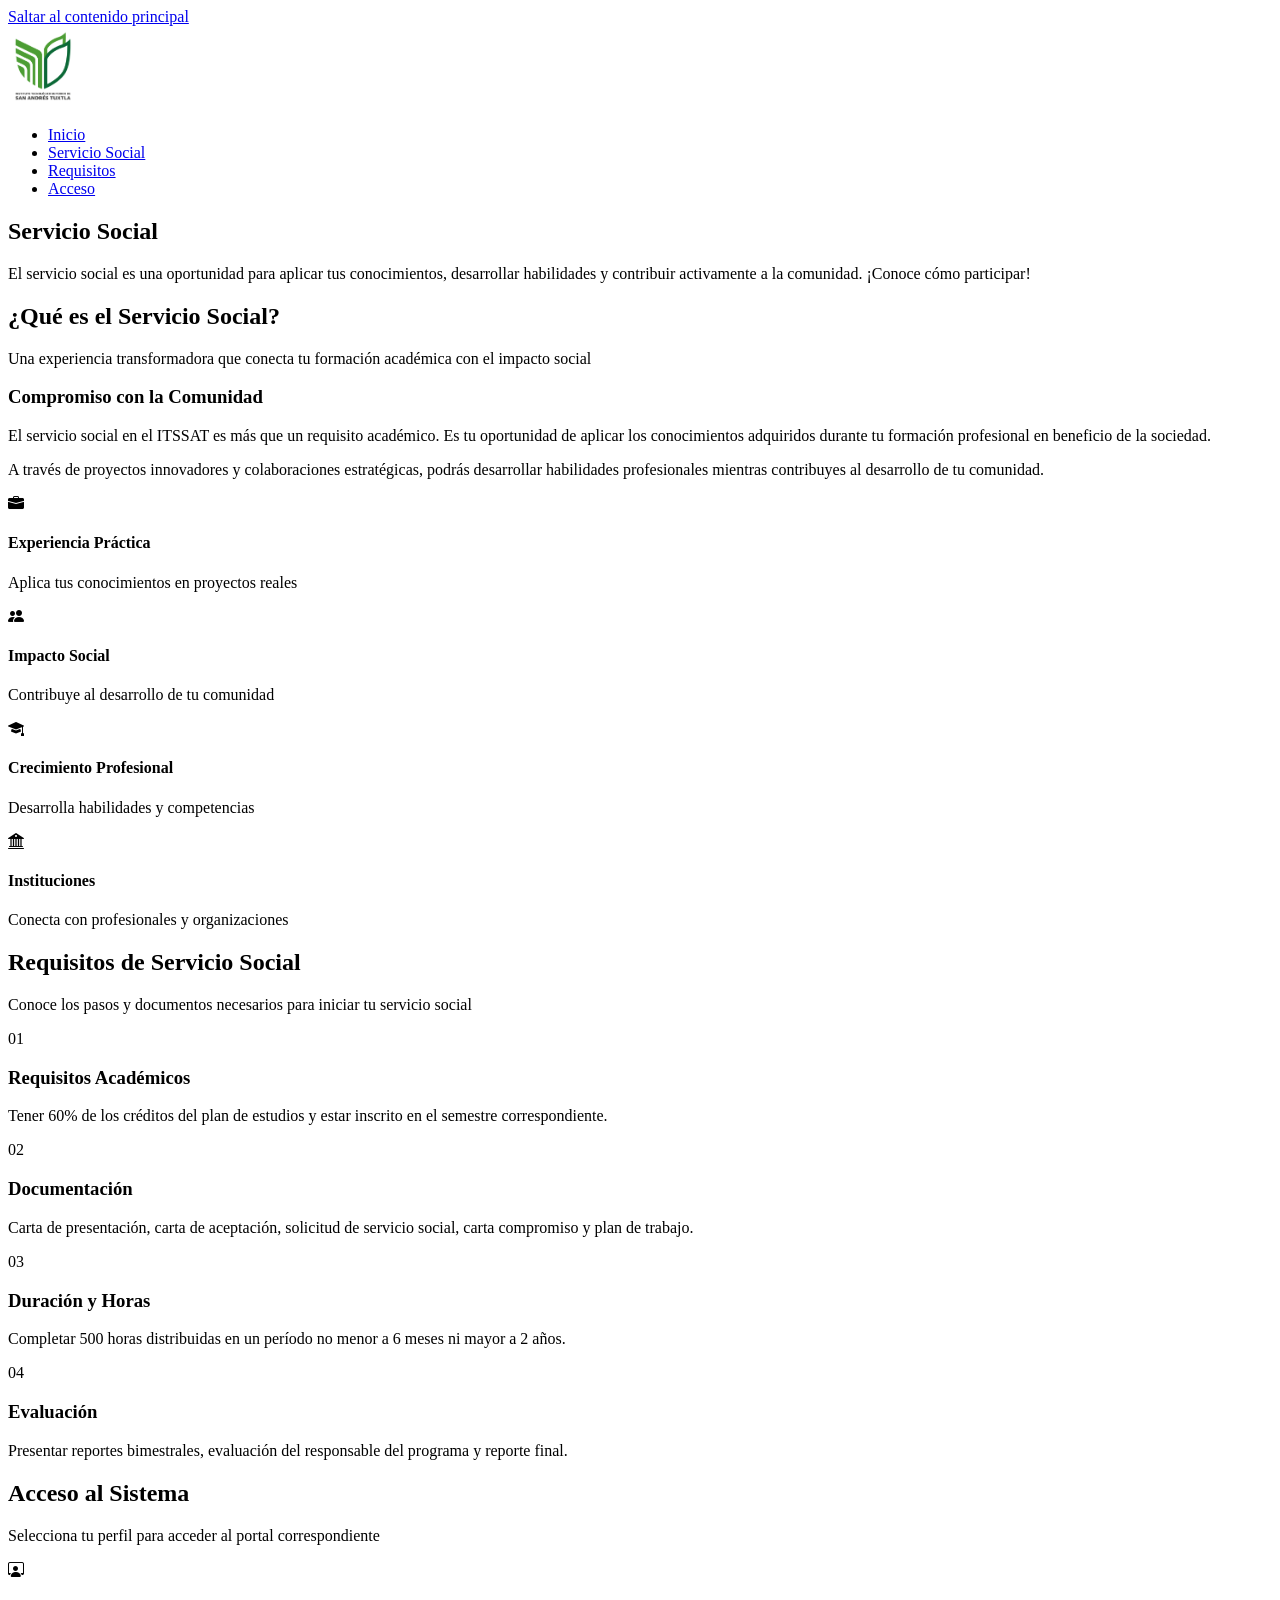
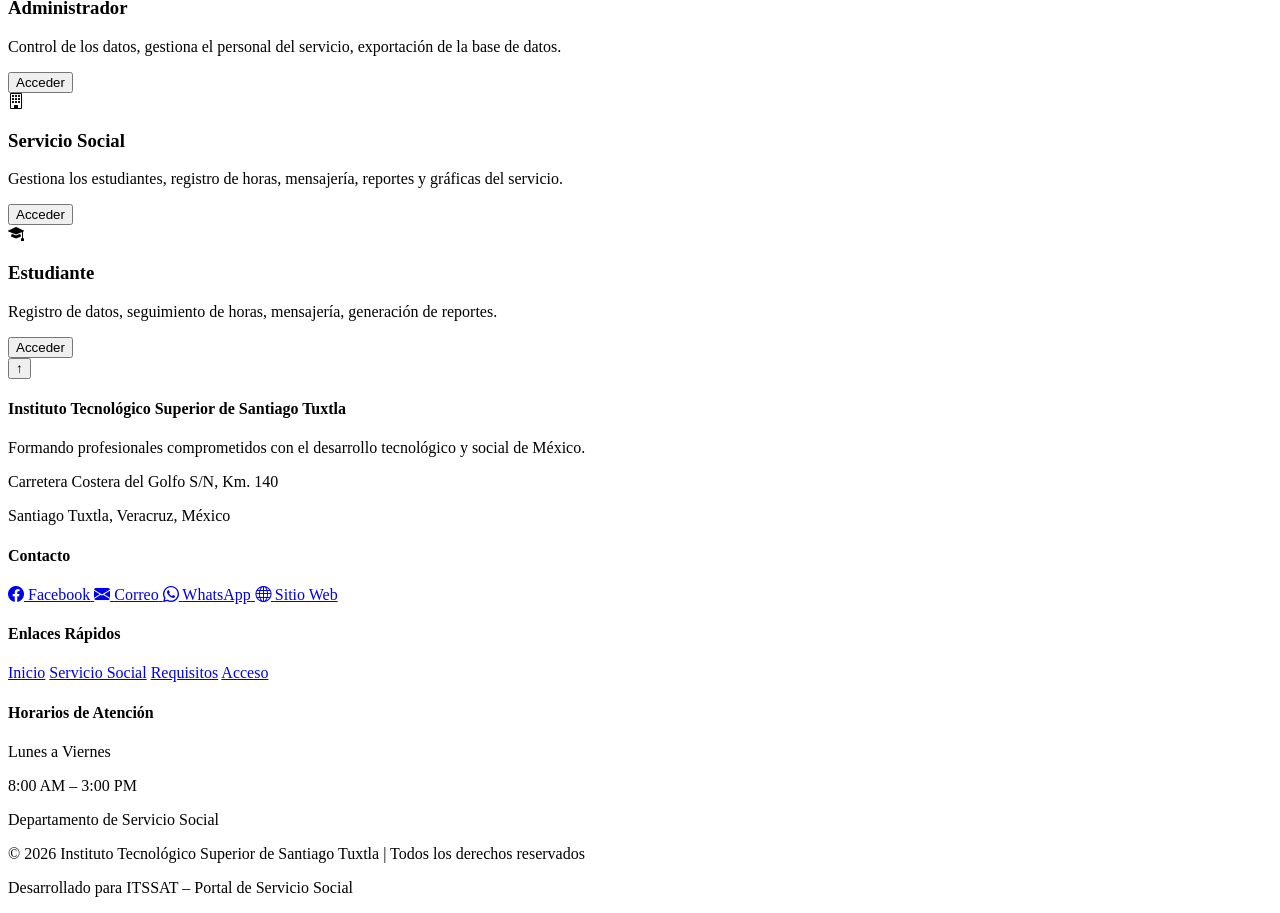
==== commit 612cbb89: "Update index.html" ====
--- a/index.html
+++ b/index.html
@@ -23,723 +23,13 @@
     <link rel="preload" href="/Itssat.png" as="image" type="image/png" fetchpriority="high">
 
     <!-- CSS externo -->
-    <link rel="stylesheet" href="style_componentes.css">
+    <link rel="stylesheet" href="index.css">
     <link rel="stylesheet" href="style_animaciones.css">
+    <link rel="stylesheet" href="style_animaciones.css">
 
     <!-- Bootstrap Icons -->
-    <link rel="preload" href="https://cdn.jsdelivr.net/npm/bootstrap-icons@1.11.3/font/bootstrap-icons.min.css" as="style" onload="this.onload=null;this.rel='stylesheet'">
-    <noscript><link rel="stylesheet" href="https://cdn.jsdelivr.net/npm/bootstrap-icons@1.11.3/font/bootstrap-icons.min.css"></noscript>
-
-    <style>
-        /* <--- RESET Y BASE ---> */
-        *, *::before, *::after {
-            margin: 0;
-            padding: 0;
-            box-sizing: border-box;
-        }
-
-        body {
-            font-family: 'Inter', -apple-system, BlinkMacSystemFont, 'Segoe UI', Roboto, sans-serif;
-            line-height: 1.6;
-            color: #1a202c;
-        }
-
-        @media (prefers-reduced-motion: no-preference) {
-            html { scroll-behavior: smooth; }
-        }
-
-        /* <--- SKIP TO CONTENT ---> */
-        .skip-to-content {
-            position: absolute;
-            top: -40px;
-            left: 0;
-            background: #22c55e;
-            color: white;
-            padding: 8px 16px;
-            text-decoration: none;
-            z-index: 9999;
-            font-weight: 500;
-            border-radius: 0 0 4px 0;
-            transition: top 0.2s ease;
-        }
-
-        .skip-to-content:focus {
-            top: 0;
-        }
-
-        /* <--- HEADER ---> */
-        .header-index {
-            position: fixed;
-            top: 0;
-            left: 0;
-            right: 0;
-            background: rgba(255, 255, 255, 0.95);
-            backdrop-filter: blur(10px);
-            -webkit-backdrop-filter: blur(10px);
-            z-index: 1000;
-            padding: 1rem 0;
-            border-bottom: 1px solid rgba(0, 0, 0, 0.05);
-            transition: background 0.3s ease, box-shadow 0.3s ease;
-        }
-
-        .nav {
-            width: 100%;
-            margin: 0 auto;
-            display: flex;
-            justify-content: space-between;
-            align-items: center;
-            padding: 0 2rem;
-        }
-
-        .logo {
-            width: 70px;
-            height: 80px;
-            display: block;
-            object-fit: contain;
-        }
-
-        .nav-links {
-            display: flex;
-            list-style: none;
-            gap: 2rem;
-            align-items: center;
-        }
-
-        .nav-links a {
-            text-decoration: none;
-            color: #4a5568;
-            font-weight: 500;
-            transition: color 0.3s ease;
-            padding: 0.25rem 0;
-            border-bottom: 2px solid transparent;
-        }
-
-        .nav-links a:hover,
-        .nav-links a:focus {
-            color: #16a34a;
-            border-bottom-color: #22c55e;
-            outline: none;
-        }
-
-        /* <--- HERO ---> */
-        .hero {
-            min-height: 100vh;
-            display: flex;
-            align-items: center;
-            justify-content: center;
-            background: linear-gradient(135deg, #22c55e 0%, #15803d 100%);
-            position: relative;
-            overflow: hidden;
-        }
-
-        .hero::before {
-            content: '';
-            position: absolute;
-            inset: 0;
-            background: url('data:image/svg+xml,<svg xmlns="http://www.w3.org/2000/svg" viewBox="0 0 100 100"><defs><pattern id="grain" patternUnits="userSpaceOnUse" width="100" height="100"><circle cx="25" cy="25" r="1" fill="rgba(255,255,255,0.1)"/><circle cx="75" cy="75" r="1" fill="rgba(255,255,255,0.05)"/><circle cx="50" cy="10" r="0.5" fill="rgba(255,255,255,0.1)"/></pattern></defs><rect width="100" height="100" fill="url(%23grain)"/></svg>');
-            pointer-events: none;
-        }
-
-        .hero-content {
-            width: 100%;
-            margin: 80px auto 0;
-            padding: 0 2rem;
-            text-align: center;
-            position: relative;
-            z-index: 2;
-        }
-
-        .hero h1 {
-            font-size: clamp(3rem, 8vw, 6rem);
-            font-weight: 800;
-            color: white;
-            margin-top: 4rem;
-            margin-bottom: 2rem;
-            line-height: 1.1;
-        }
-
-        .hero-subtitle {
-            font-size: 1.25rem;
-            color: rgba(255, 255, 255, 0.9);
-            max-width: 600px;
-            margin: 0 auto 3rem;
-            font-weight: 400;
-        }
-
-        .scroll-indicator {
-            position: absolute;
-            bottom: 2rem;
-            left: 50%;
-            transform: translateX(-50%);
-            animation: bounce 2s infinite;
-            line-height: 1;
-        }
-
-        .scroll-indicator::after {
-            content: '↓';
-            color: white;
-            font-size: 2rem;
-            opacity: 0.7;
-        }
-
-        /* <--- SECCIONES GENERALES ---> */
-        section {
-            padding: 6rem 0;
-        }
-
-        .container {
-            margin: 0 auto;
-            padding: 0 2rem;
-        }
-
-        .section-title {
-            font-size: 2.5rem;
-            font-weight: 700;
-            text-align: center;
-            margin-bottom: 1rem;
-            color: #15803d;
-        }
-
-        .section-subtitle {
-            font-size: 1.1rem;
-            text-align: center;
-            color: #718096;
-            max-width: 600px;
-            margin: 0 auto 4rem;
-        }
-
-        /* <--- ABOUT / SERVICIO SOCIAL ---> */
-        .about {
-            background: #f0fdf4;
-        }
-
-        .about-content {
-            display: grid;
-            grid-template-columns: 1fr 1fr;
-            gap: 4rem;
-            align-items: center;
-        }
-
-        .about-text h3 {
-            font-size: 1.5rem;
-            color: #15803d;
-            margin-bottom: 1rem;
-        }
-
-        .about-text p {
-            color: #4a5568;
-            margin-bottom: 1.5rem;
-            font-size: 1.1rem;
-        }
-
-        .about-features {
-            display: grid;
-            grid-template-columns: repeat(2, 1fr);
-            gap: 1.5rem;
-        }
-
-        /* <--- CARDS ---> */
-        .feature-card {
-            background: white;
-            padding: 2rem;
-            border-radius: 12px;
-            box-shadow: 0 4px 6px rgba(0, 0, 0, 0.05);
-            text-align: center;
-            border: 2px solid transparent;
-            transition: border-color 0.3s ease, transform 0.3s ease, box-shadow 0.3s ease;
-        }
-
-        .feature-card:hover {
-            border-color: #22c55e;
-            transform: translateY(-5px);
-            box-shadow: 0 12px 24px rgba(34, 197, 94, 0.15);
-        }
-
-        .feature-icon {
-            width: 60px;
-            height: 60px;
-            border-radius: 50%;
-            background: linear-gradient(135deg, #22c55e, #15803d);
-            font-size: 1.5rem;
-            color: #ffffff;
-            display: flex;
-            align-items: center;
-            justify-content: center;
-            margin: 0 auto 1rem;
-        }
-
-        .feature-icon i {
-            color: #ffffff;
-        }
-
-        /* <--- REQUISITOS ---> */
-        .requirements {
-            background: white;
-        }
-
-        .req-grid {
-            display: grid;
-            grid-template-columns: repeat(auto-fit, minmax(250px, 1fr));
-            gap: 2rem;
-            margin-top: 3rem;
-        }
-
-        .req-card {
-            background: linear-gradient(135deg, #22c55e 0%, #15803d 100%);
-            padding: 2rem;
-            border-radius: 12px;
-            color: white;
-            position: relative;
-            overflow: hidden;
-            transition: transform 0.3s ease, box-shadow 0.3s ease;
-        }
-
-        .req-card:hover {
-            transform: translateY(-5px);
-            box-shadow: 0 15px 30px rgba(34, 197, 94, 0.3);
-        }
-
-        .req-card::before {
-            content: '';
-            position: absolute;
-            top: -50%;
-            right: -50%;
-            width: 100px;
-            height: 100px;
-            background: rgba(255, 255, 255, 0.1);
-            border-radius: 50%;
-            pointer-events: none;
-        }
-
-        .req-number {
-            font-size: 2rem;
-            font-weight: 800;
-            opacity: 0.8;
-            margin-bottom: 0.5rem;
-        }
-
-        .req-card h3 {
-            font-size: 1.25rem;
-            margin-bottom: 0.5rem;
-        }
-
-        .req-card p {
-            opacity: 0.9;
-            line-height: 1.6;
-        }
-
-        /* <--- LOGIN / ACCESO AL SISTEMA ---> */
-        .login-section {
-            background: #f0fdf4;
-            padding: 6rem 0;
-        }
-
-        .login-grid {
-            display: grid;
-            grid-template-columns: repeat(auto-fit, minmax(280px, 1fr));
-            gap: 2rem;
-            margin-top: 3rem;
-        }
-
-        .login-card {
-            min-height: 280px;
-            background: white;
-            padding: 2.5rem;
-            border-radius: 16px;
-            text-align: center;
-            box-shadow: 0 10px 25px rgba(0, 0, 0, 0.1);
-            transition: transform 0.3s ease, box-shadow 0.3s ease, border-color 0.3s ease;
-            cursor: pointer;
-            border: 2px solid transparent;
-            will-change: transform;
-        }
-
-        .login-card:hover {
-            box-shadow: 0 20px 40px rgba(34, 197, 94, 0.2);
-            border-color: #22c55e;
-            transform: translateY(-5px);
-        }
-
-        .login-card:active {
-            transform: scale(0.98);
-        }
-
-        .login-card:focus-visible {
-            outline: 3px solid #22c55e;
-            outline-offset: 3px;
-        }
-
-        .login-card h3 {
-            font-size: 1.5rem;
-            color: #15803d;
-            margin-bottom: 1rem;
-        }
-
-        .login-card p {
-            color: #718096;
-            margin-bottom: 2rem;
-            line-height: 1.6;
-        }
-
-        .login-btn {
-            background: linear-gradient(135deg, #22c55e, #15803d);
-            color: white;
-            border: none;
-            padding: 1rem 2rem;
-            border-radius: 50px;
-            font-weight: 600;
-            font-size: 1rem;
-            cursor: pointer;
-            transition: opacity 0.3s ease, transform 0.2s ease;
-            width: 100%;
-            pointer-events: none;
-            display: inline-flex;
-            align-items: center;
-            justify-content: center;
-            gap: 8px;
-        }
-
-        .login-card:hover .login-btn {
-            opacity: 0.9;
-        }
-
-        .login-btn .btn-spinner {
-            display: none;
-            width: 15px;
-            height: 15px;
-            border: 2px solid rgba(255, 255, 255, 0.35);
-            border-top-color: #fff;
-            border-radius: 50%;
-            animation: spin-icon 0.7s linear infinite;
-            flex-shrink: 0;
-        }
-
-        .login-card.loading .login-btn {
-            opacity: 0.85;
-            cursor: not-allowed;
-        }
-
-        .login-card.loading .login-btn .btn-spinner { display: block; }
-        .login-card.loading .login-btn .btn-text    { opacity: 0.75; }
-
-        /* <--- BOTÓN VOLVER ARRIBA ---> */
-        .back-to-top {
-            position: fixed;
-            bottom: 2rem;
-            right: 2rem;
-            width: 50px;
-            height: 50px;
-            background: linear-gradient(135deg, #22c55e 0%, #15803d 100%);
-            color: white;
-            border: none;
-            border-radius: 50%;
-            font-size: 1.5rem;
-            cursor: pointer;
-            opacity: 0;
-            visibility: hidden;
-            transition: opacity 0.3s ease, visibility 0.3s ease, transform 0.3s ease, background 0.3s ease;
-            z-index: 999;
-            box-shadow: 0 4px 12px rgba(0, 0, 0, 0.1);
-            display: flex;
-            align-items: center;
-            justify-content: center;
-            line-height: 1;
-        }
-
-        .back-to-top.visible {
-            opacity: 1;
-            visibility: visible;
-        }
-
-        .back-to-top:hover {
-            background: #16a34a;
-            transform: translateY(-3px);
-        }
-
-        .back-to-top:focus-visible {
-            outline: 3px solid #15803d;
-            outline-offset: 3px;
-        }
-
-        /* <--- FOOTER ---> */
-        .footer {
-            background: #15803d;
-            color: white;
-            padding: 3rem 0 1rem;
-        }
-
-        .footer-content {
-            display: grid;
-            grid-template-columns: repeat(auto-fit, minmax(220px, 1fr));
-            gap: 2rem;
-            margin-bottom: 2rem;
-        }
-
-        .footer-section h4 {
-            margin-bottom: 1rem;
-            color: white;
-            font-size: 1rem;
-        }
-
-        .footer-section p,
-        .footer-section > a {
-            color: #bbf7d0;
-            text-decoration: none;
-            margin-bottom: 0.5rem;
-            display: block;
-            font-size: 0.9rem;
-            line-height: 1.7;
-        }
-
-        .footer-section > a:hover,
-        .footer-section > a:focus {
-            color: white;
-            text-decoration: underline;
-        }
-
-        .social-links {
-            display: flex;
-            flex-direction: column;
-            gap: 0.75rem;
-            margin-top: 0.5rem;
-        }
-
-        .contact-item {
-            display: flex;
-            align-items: center;
-            gap: 0.75rem;
-            color: #bbf7d0;
-            text-decoration: none;
-            font-size: 0.9rem;
-            transition: color 0.3s ease;
-        }
-
-        .contact-item:hover,
-        .contact-item:focus {
-            color: white;
-        }
-
-        /* <--- SOCIAL LINK ICON ---> */
-        .social-link {
-            width: 40px;
-            height: 40px;
-            border-radius: 50%;
-            background: rgba(255, 255, 255, 0.10);
-            backdrop-filter: blur(8px);
-            -webkit-backdrop-filter: blur(8px);
-            display: flex;
-            align-items: center;
-            justify-content: center;
-            font-size: 1.35rem;
-            flex-shrink: 0;
-            transition: background 0.3s ease, transform 0.3s ease, box-shadow 0.3s ease;
-            box-shadow: 6px 6px 14px rgba(0, 0, 0, 0.08), -4px -4px 10px rgba(255, 255, 255, 0.04);
-        }
-
-        .social-link i {
-            transition: color 0.3s ease;
-        }
-
-        .contact-item:hover .social-link,
-        .contact-item:focus .social-link {
-            background: white;
-            transform: translateY(-3px) scale(1.05);
-            box-shadow: 0 10px 22px rgba(0, 0, 0, 0.12);
-        }
-
-        .social-link .bi-facebook      { color: #1877F2; }
-        .social-link .bi-whatsapp      { color: #25D366; }
-        .social-link .bi-envelope-fill { color: #EA4335; }
-        .social-link .bi-telephone-fill{ color: #16a34a; }
-        .social-link .bi-globe         { color: #2563eb; }
-
-        .footer-bottom {
-            border-top: 1px solid rgba(255, 255, 255, 0.2);
-            padding-top: 1.5rem;
-            text-align: center;
-            color: #bbf7d0;
-            font-size: 0.85rem;
-            line-height: 1.8;
-        }
-
-        /* <--- FADE-IN (Intersection Observer) ---> */
-        .fade-in {
-            opacity: 0;
-            transform: translateY(20px);
-            transition: opacity 0.6s ease, transform 0.6s ease;
-        }
-
-        .fade-in.visible {
-            opacity: 1;
-            transform: translateY(0);
-        }
-
-        /* Delay escalonado */
-        .req-grid .fade-in:nth-child(2),
-        .about-features .feature-card:nth-child(2),
-        .login-grid .fade-in:nth-child(2) { transition-delay: 0.1s; }
-
-        .req-grid .fade-in:nth-child(3),
-        .about-features .feature-card:nth-child(3),
-        .login-grid .fade-in:nth-child(3) { transition-delay: 0.2s; }
-
-        .req-grid .fade-in:nth-child(4),
-        .about-features .feature-card:nth-child(4) { transition-delay: 0.3s; }
-
-        /* Animaciones hero */
-        .hero-content h1 { animation: fadeInDown 0.8s ease both; }
-        .hero-subtitle    { animation: fadeInUp 0.8s ease 0.25s both; }
-        .logo             { animation: fadeInLeft 0.5s ease both; }
-
-        .nav-links li:nth-child(1) { animation: fadeInDown 0.5s ease 0.05s both; }
-        .nav-links li:nth-child(2) { animation: fadeInDown 0.5s ease 0.10s both; }
-        .nav-links li:nth-child(3) { animation: fadeInDown 0.5s ease 0.15s both; }
-        .nav-links li:nth-child(4) { animation: fadeInDown 0.5s ease 0.20s both; }
-
-        /* Footer sections */
-        .footer-section {
-            opacity: 0;
-            transform: translateY(16px);
-            transition: opacity 0.5s ease, transform 0.5s ease;
-        }
-        .footer-section.visible {
-            opacity: 1;
-            transform: translateY(0);
-        }
-        .footer-section:nth-child(2) { transition-delay: 0.1s; }
-        .footer-section:nth-child(3) { transition-delay: 0.2s; }
-        .footer-section:nth-child(4) { transition-delay: 0.3s; }
-
-        /* CORRECCIÓN: selector .login-icon era incorrecto (la clase real es .feature-icon) */
-        .feature-card:hover .feature-icon  { animation: float-avatar 1.8s ease-in-out infinite; }
-        .login-card:hover .feature-icon    { animation: bounce-in 0.5s ease both; }
-        .req-card:hover .req-number        { animation: pulse 0.6s ease; }
-
-        .back-to-top.visible { animation: scaleIn 0.3s ease both; }
-
-        /* <--- REDUCE MOTION ---> */
-        @media (prefers-reduced-motion: reduce) {
-            *, *::before, *::after {
-                animation-duration: 0.01ms !important;
-                animation-iteration-count: 1 !important;
-                transition-duration: 0.01ms !important;
-            }
-        }
-
-        /* =============================================
-        RESPONSIVE — 1024px
-        ============================================= */
-        @media (max-width: 1024px) {
-            .nav { padding: 0 1.5rem; }
-            .about-content { grid-template-columns: 1fr; gap: 3rem; }
-            .about-features { grid-template-columns: repeat(2, 1fr); }
-            .req-grid { grid-template-columns: repeat(2, 1fr); }
-            .login-grid { grid-template-columns: repeat(2, 1fr); }
-            .footer-content { grid-template-columns: repeat(2, 1fr); }
-        }
-
-        /* =============================================
-        RESPONSIVE — 768px
-        ============================================= */
-        @media (max-width: 768px) {
-            .nav { padding: 0 1rem; }
-            .logo { width: 56px; height: 60px; }
-            .nav-links { gap: 1rem; font-size: 0.9rem; }
-            .hero { min-height: 80vh; }
-            .hero h1 { font-size: clamp(2rem, 5vw, 3rem); margin-bottom: 1.5rem; }
-            .hero-subtitle { font-size: 1rem; margin-bottom: 2rem; }
-            section { padding: 4rem 0; }
-            .container { padding: 0 1rem; }
-            .section-title { font-size: 2rem; }
-            .section-subtitle { font-size: 1rem; }
-            .about-features { grid-template-columns: 1fr; }
-            .feature-card { padding: 1.5rem; }
-            .req-grid { grid-template-columns: 1fr; }
-            .req-card { padding: 2rem; }
-            .login-grid { grid-template-columns: 1fr; }
-            .login-card { padding: 2rem; }
-            .footer-content { grid-template-columns: repeat(2, 1fr); gap: 1.5rem; }
-            .footer-section h4 { font-size: 0.95rem; }
-            .back-to-top { bottom: 1rem; right: 1rem; width: 45px; height: 45px; font-size: 1.25rem; }
-        }
-
-        /* =============================================
-        RESPONSIVE — 480px
-        ============================================= */
-        @media (max-width: 480px) {
-            .logo { width: 50px; height: 55px; }
-            .nav-links { gap: 1rem; font-size: 0.85rem; }
-            .hero { min-height: 75vh; padding: 0 1rem; }
-            .hero-content { margin-top: 90px; }
-            .hero h1 { font-size: 2rem; margin-bottom: 1rem; }
-            .hero-subtitle { font-size: 0.95rem; margin-bottom: 1.5rem; }
-            section { padding: 3rem 0; }
-            .section-title { font-size: 1.75rem; margin-bottom: 0.75rem; }
-            .section-subtitle { font-size: 0.95rem; margin-bottom: 2rem; }
-            .about-text h3 { font-size: 1.25rem; }
-            .about-text p { font-size: 1rem; }
-            .feature-card { padding: 1.25rem; }
-            .feature-icon { width: 50px; height: 50px; font-size: 20px; }
-            .req-card { padding: 1.5rem; }
-            .req-number { font-size: 1.5rem; }
-            .req-card h3 { font-size: 1.1rem; }
-            .login-card { padding: 1.5rem; }
-            .feature-icon { width: 70px; height: 70px; font-size: 28px; }
-            .login-card h3 { font-size: 1.25rem; }
-            .login-btn { padding: 0.875rem 1.5rem; }
-
-            .footer {
-            padding: 2rem 0 1rem;
-        }
-
-        .footer-content {
-            grid-template-columns: repeat(2, 1fr);
-            gap: 0;
-            row-gap: 1rem;
-        }
-
-        .footer-section {
-            max-width: 100%;
-        }
-
-        .footer-section h4 {
-            font-size: 0.9rem;
-            margin-bottom: 0.75rem;
-            max-width: 100%;
-        }
-
-        .footer-section p,
-        .footer-section a {
-            font-size: 0.68rem;
-            line-height: 1.8;
-        }
-
-        .social-links {
-            justify-content: flex-start;
-            max-width: 100%;
-        }
-
-        .social-link {
-            width: 30px;
-            height: 30px;
-            font-size: 10px;
-            padding: 0.3rem;
-        }
-            .back-to-top { width: 40px; height: 40px; font-size: 1.1rem; }
-        }
-
-        /* =============================================
-        RESPONSIVE — 360px
-        ============================================= */
-        @media (max-width: 360px) {
-            .nav-links { gap: 0.75rem; font-size: 0.8rem; }
-            .hero h1 { font-size: 1.75rem; }
-            .section-title { font-size: 1.5rem; }
-            .feature-card h4,
-            .req-card h3,
-            .login-card h3 { font-size: 1rem; }
-        }
-    </style>
+    <link rel="stylesheet" href="https://cdn.jsdelivr.net/npm/bootstrap-icons@1.11.3/font/bootstrap-icons.min.css">
+
 </head>
 <body>
 
@@ -994,137 +284,6 @@
             </div>
         </div>
     </footer>
-
-    <script>
-        const ALLOWED_ROUTES = {
-            'administrador': 'login.php?role=administrador',
-            'personal':      'login.php?role=personal',
-            'estudiante':    'login.php?role=estudiante'
-        };
-
-        window.addEventListener('load', function () {
-            var preloader = document.getElementById('preloader');
-            if (preloader) {
-                preloader.classList.add('hidden');
-                setTimeout(function () { preloader.remove(); }, 400);
-            }
-        });
-
-        var yearEl = document.getElementById('footer-year');
-        if (yearEl) yearEl.textContent = new Date().getFullYear();
-
-        document.querySelectorAll('a[href^="#"]').forEach(function (anchor) {
-            anchor.addEventListener('click', function (e) {
-                var href = this.getAttribute('href');
-                if (href === '#') return;
-                var target;
-                try { target = document.querySelector(href); } catch (err) { return; }
-                if (target) {
-                    e.preventDefault();
-                    var offsetPosition = target.getBoundingClientRect().top + window.scrollY - 100;
-                    window.scrollTo({ top: offsetPosition, behavior: 'smooth' });
-                    target.setAttribute('tabindex', '-1');
-                    target.focus({ preventScroll: true });
-                }
-            });
-        });
-
-        var observer = new IntersectionObserver(function (entries) {
-            entries.forEach(function (entry) {
-                if (entry.isIntersecting) {
-                    entry.target.classList.add('visible');
-                    observer.unobserve(entry.target);
-                }
-            });
-        }, { threshold: 0.1, rootMargin: '0px 0px -80px 0px' });
-
-        document.querySelectorAll('.fade-in, .footer-section').forEach(function (el) {
-            observer.observe(el);
-        });
-
-        var headerEl     = document.getElementById('header-index');
-        var backToTopBtn = document.getElementById('back-to-top');
-
-        window.addEventListener('scroll', function () {
-            var scrollY = window.scrollY;
-
-            if (headerEl) {
-                headerEl.style.background = scrollY > 100 ? 'rgba(255,255,255,0.98)' : 'rgba(255,255,255,0.95)';
-                headerEl.style.boxShadow  = scrollY > 100 ? '0 2px 10px rgba(0,0,0,0.1)' : 'none';
-            }
-
-            if (backToTopBtn) {
-                backToTopBtn.classList.toggle('visible', scrollY > 300);
-            }
-        }, { passive: true });
-
-        if (backToTopBtn) {
-            backToTopBtn.addEventListener('click', function () {
-                window.scrollTo({ top: 0, behavior: 'smooth' });
-            });
-        }
-
-        document.querySelectorAll('.feature-card').forEach(function (card) {
-            var icon = card.querySelector('.feature-icon');
-            if (!icon) return;
-            card.addEventListener('mouseenter', function () {
-                icon.style.animation = 'float-avatar 1.8s ease-in-out infinite';
-            });
-            card.addEventListener('mouseleave', function () {
-                icon.style.animation = '';
-            });
-        });
-
-        document.querySelectorAll('.login-card').forEach(function (card) {
-            var icon = card.querySelector('.feature-icon');
-            if (!icon) return;
-            card.addEventListener('mouseenter', function () {
-                icon.style.animation = 'bounce-in 0.5s ease both';
-            });
-            card.addEventListener('mouseleave', function () {
-                icon.style.animation = '';
-            });
-        });
-
-        document.querySelectorAll('.req-card').forEach(function (card) {
-            var num = card.querySelector('.req-number');
-            if (!num) return;
-            card.addEventListener('mouseenter', function () {
-                num.style.animation = 'none';
-                requestAnimationFrame(function () {
-                    requestAnimationFrame(function () {
-                        num.style.animation = 'pulse 0.6s ease';
-                    });
-                });
-            });
-        });
-
-        function navigateToRole(role, cardEl) {
-            if (!Object.prototype.hasOwnProperty.call(ALLOWED_ROUTES, role)) return;
-            var url = ALLOWED_ROUTES[role];
-            if (!url) return;
-
-            if (cardEl) {
-                cardEl.classList.add('loading');
-                cardEl.style.pointerEvents = 'none';
-            }
-
-            setTimeout(function () {
-                window.location.href = url;
-            }, 500);
-        }
-
-        document.querySelectorAll('.login-card').forEach(function (card) {
-            card.addEventListener('click', function () {
-                navigateToRole(this.getAttribute('data-role'), this);
-            });
-            card.addEventListener('keydown', function (e) {
-                if (e.key === 'Enter' || e.key === ' ') {
-                    e.preventDefault();
-                    navigateToRole(this.getAttribute('data-role'), this);
-                }
-            });
-        });
-    </script>
+    <script src="index.js" defer></script>
 </body>
 </html>
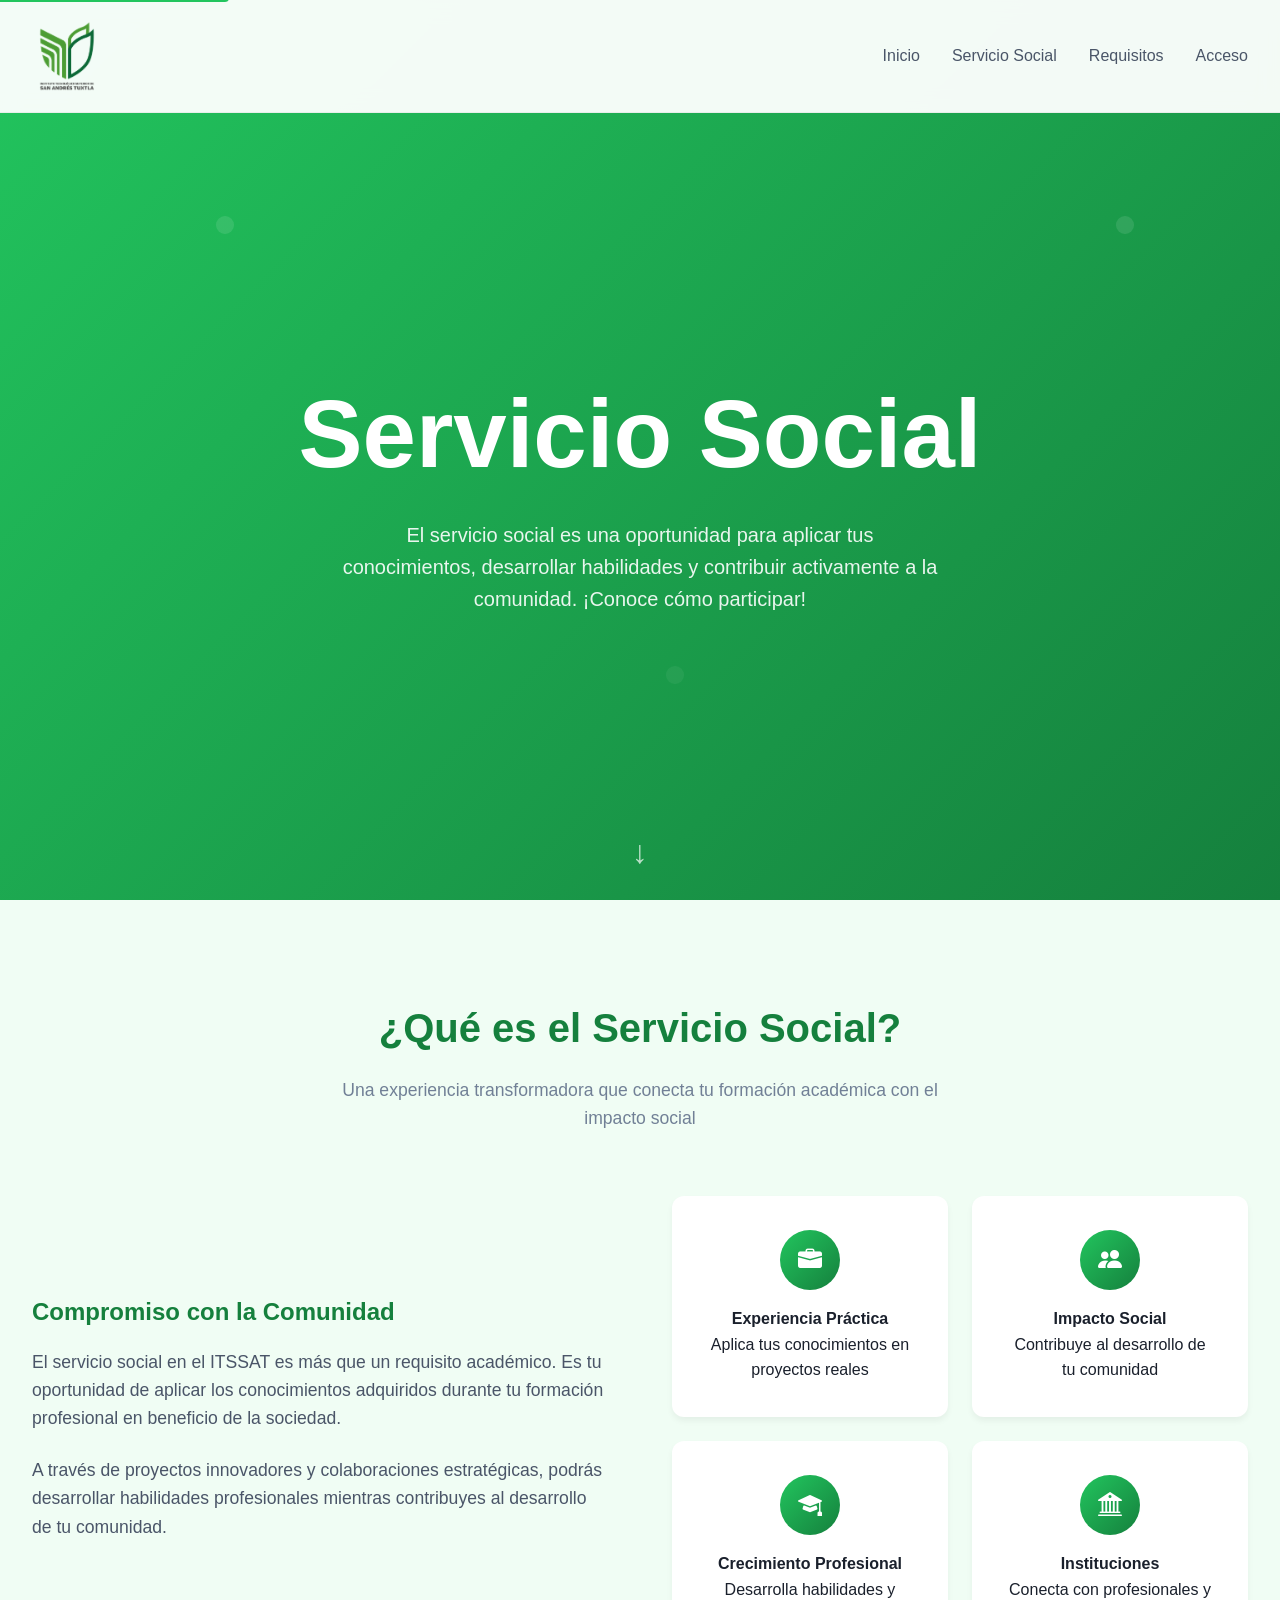
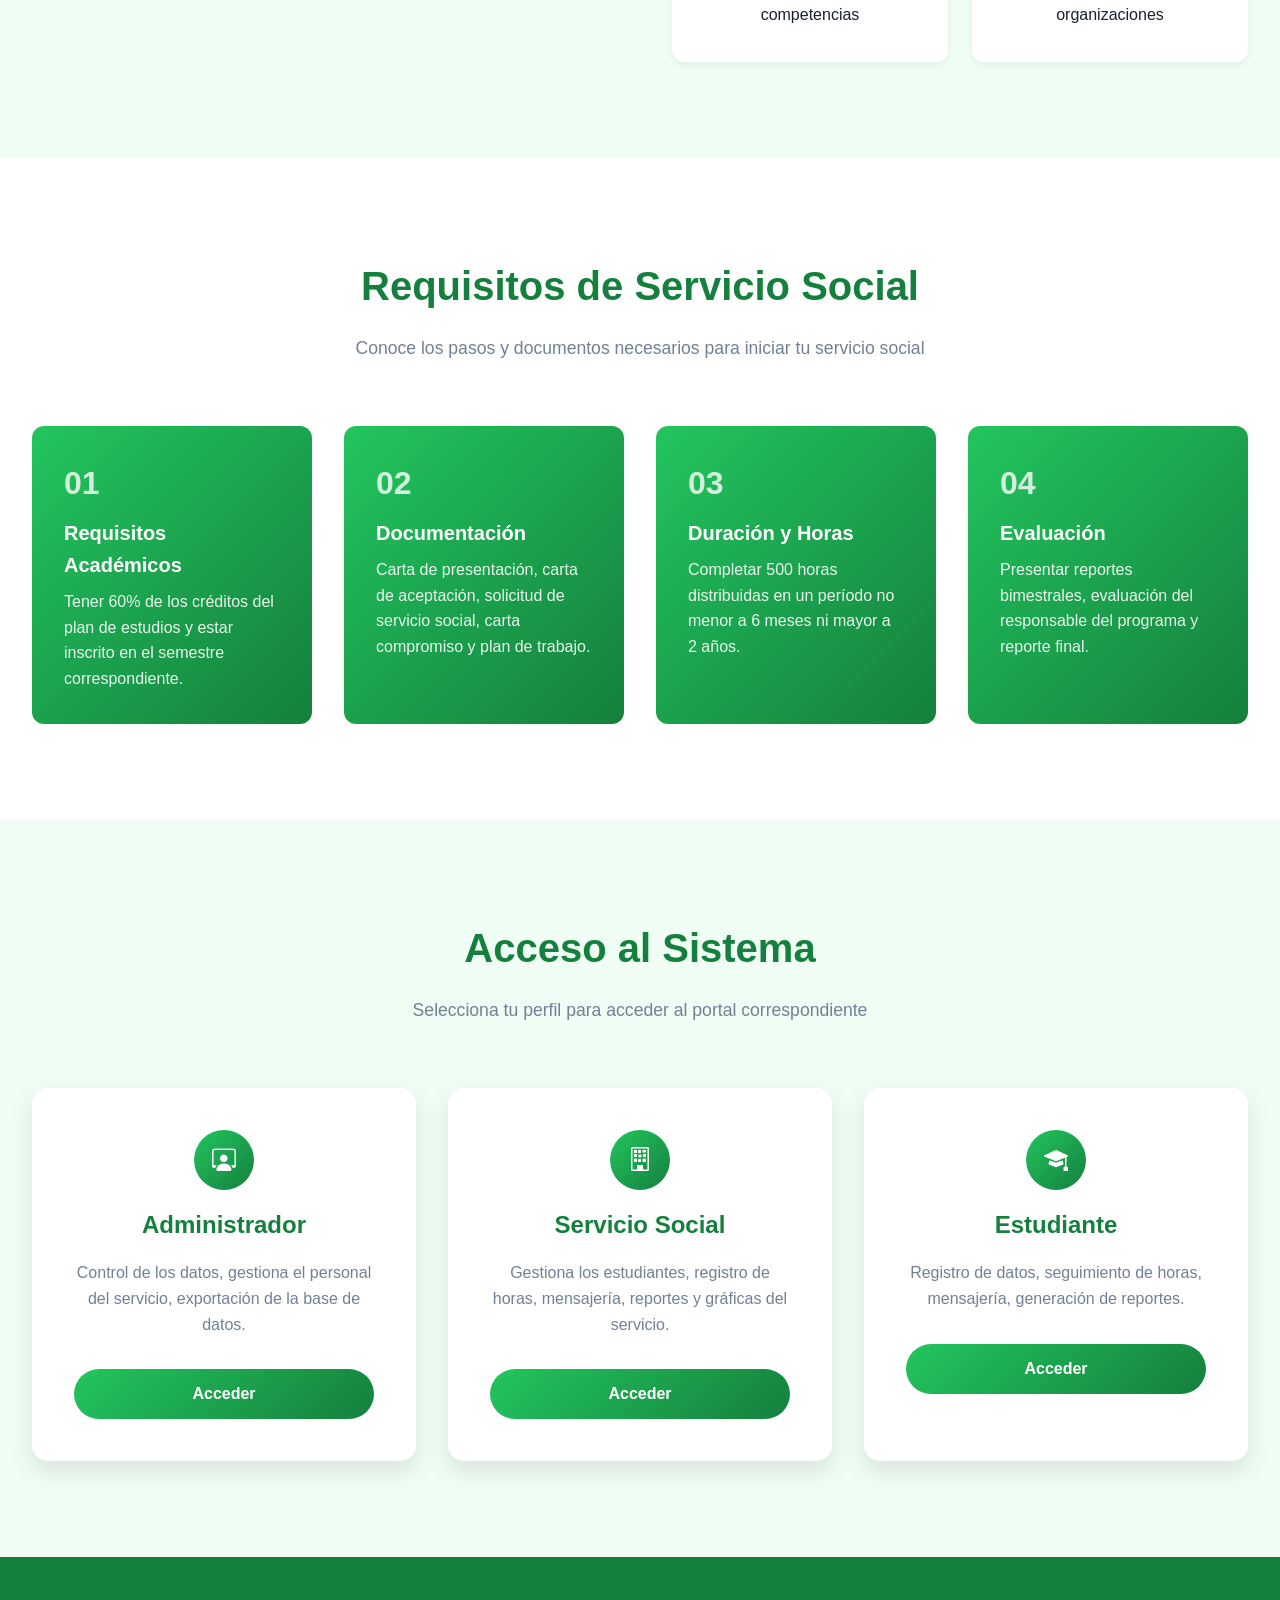
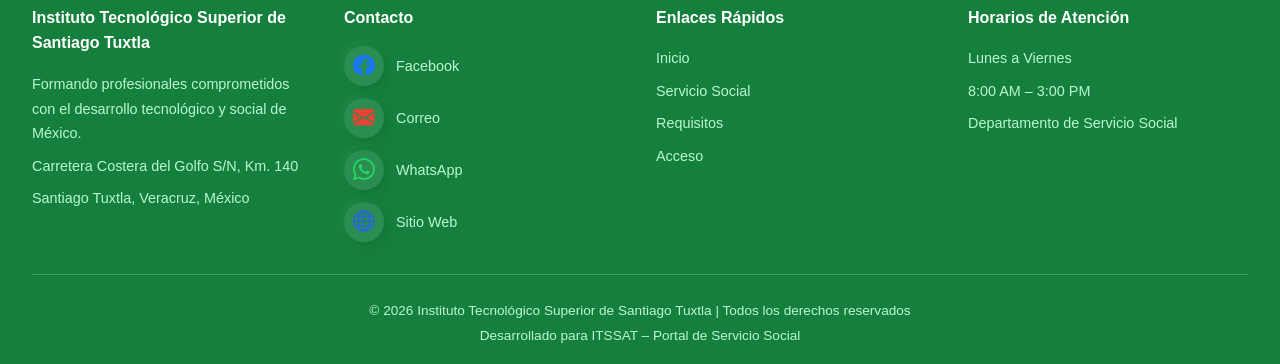
==== commit 06cb2190: "Add files via upload" ====
--- a/index.html
+++ b/index.html
@@ -286,4 +286,4 @@
     </footer>
     <script src="index.js" defer></script>
 </body>
-</html>
+</html>
--- a/index.css
+++ b/index.css
@@ -0,0 +1,708 @@
+/* <--- RESET Y BASE ---> */
+        *, *::before, *::after {
+            margin: 0;
+            padding: 0;
+            box-sizing: border-box;
+        }
+
+        body {
+            font-family: 'Inter', -apple-system, BlinkMacSystemFont, 'Segoe UI', Roboto, sans-serif;
+            line-height: 1.6;
+            color: #1a202c;
+        }
+
+        @media (prefers-reduced-motion: no-preference) {
+            html { scroll-behavior: smooth; }
+        }
+
+        /* <--- SKIP TO CONTENT ---> */
+        .skip-to-content {
+            position: absolute;
+            top: -40px;
+            left: 0;
+            background: #22c55e;
+            color: white;
+            padding: 8px 16px;
+            text-decoration: none;
+            z-index: 9999;
+            font-weight: 500;
+            border-radius: 0 0 4px 0;
+            transition: top 0.2s ease;
+        }
+
+        .skip-to-content:focus {
+            top: 0;
+        }
+
+        /* <--- HEADER ---> */
+        .header-index {
+            position: fixed;
+            top: 0;
+            left: 0;
+            right: 0;
+            background: rgba(255, 255, 255, 0.95);
+            backdrop-filter: blur(10px);
+            -webkit-backdrop-filter: blur(10px);
+            z-index: 1000;
+            padding: 1rem 0;
+            border-bottom: 1px solid rgba(0, 0, 0, 0.05);
+            transition: background 0.3s ease, box-shadow 0.3s ease;
+        }
+
+        .nav {
+            width: 100%;
+            margin: 0 auto;
+            display: flex;
+            justify-content: space-between;
+            align-items: center;
+            padding: 0 2rem;
+        }
+
+        .logo {
+            width: 70px;
+            height: 80px;
+            display: block;
+            object-fit: contain;
+        }
+
+        .nav-links {
+            display: flex;
+            list-style: none;
+            gap: 2rem;
+            align-items: center;
+        }
+
+        .nav-links a {
+            text-decoration: none;
+            color: #4a5568;
+            font-weight: 500;
+            transition: color 0.3s ease;
+            padding: 0.25rem 0;
+            border-bottom: 2px solid transparent;
+        }
+
+        .nav-links a:hover,
+        .nav-links a:focus {
+            color: #16a34a;
+            border-bottom-color: #22c55e;
+            outline: none;
+        }
+
+        /* <--- HERO ---> */
+        .hero {
+            min-height: 100vh;
+            display: flex;
+            align-items: center;
+            justify-content: center;
+            background: linear-gradient(135deg, #22c55e 0%, #15803d 100%);
+            position: relative;
+            overflow: hidden;
+        }
+
+        .hero::before {
+            content: '';
+            position: absolute;
+            inset: 0;
+            background: url('data:image/svg+xml,<svg xmlns="http://www.w3.org/2000/svg" viewBox="0 0 100 100"><defs><pattern id="grain" patternUnits="userSpaceOnUse" width="100" height="100"><circle cx="25" cy="25" r="1" fill="rgba(255,255,255,0.1)"/><circle cx="75" cy="75" r="1" fill="rgba(255,255,255,0.05)"/><circle cx="50" cy="10" r="0.5" fill="rgba(255,255,255,0.1)"/></pattern></defs><rect width="100" height="100" fill="url(%23grain)"/></svg>');
+            pointer-events: none;
+        }
+
+        .hero-content {
+            width: 100%;
+            margin: 80px auto 0;
+            padding: 0 2rem;
+            text-align: center;
+            position: relative;
+            z-index: 2;
+        }
+
+        .hero h1 {
+            font-size: clamp(3rem, 8vw, 6rem);
+            font-weight: 800;
+            color: white;
+            margin-top: 4rem;
+            margin-bottom: 2rem;
+            line-height: 1.1;
+        }
+
+        .hero-subtitle {
+            font-size: 1.25rem;
+            color: rgba(255, 255, 255, 0.9);
+            max-width: 600px;
+            margin: 0 auto 3rem;
+            font-weight: 400;
+        }
+
+        .scroll-indicator {
+            position: absolute;
+            bottom: 2rem;
+            left: 50%;
+            transform: translateX(-50%);
+            animation: bounce 2s infinite;
+            line-height: 1;
+        }
+
+        .scroll-indicator::after {
+            content: '↓';
+            color: white;
+            font-size: 2rem;
+            opacity: 0.7;
+        }
+
+        /* <--- SECCIONES GENERALES ---> */
+        section {
+            padding: 6rem 0;
+        }
+
+        .container {
+            margin: 0 auto;
+            padding: 0 2rem;
+        }
+
+        .section-title {
+            font-size: 2.5rem;
+            font-weight: 700;
+            text-align: center;
+            margin-bottom: 1rem;
+            color: #15803d;
+        }
+
+        .section-subtitle {
+            font-size: 1.1rem;
+            text-align: center;
+            color: #718096;
+            max-width: 600px;
+            margin: 0 auto 4rem;
+        }
+
+        /* <--- ABOUT / SERVICIO SOCIAL ---> */
+        .about {
+            background: #f0fdf4;
+        }
+
+        .about-content {
+            display: grid;
+            grid-template-columns: 1fr 1fr;
+            gap: 4rem;
+            align-items: center;
+        }
+
+        .about-text h3 {
+            font-size: 1.5rem;
+            color: #15803d;
+            margin-bottom: 1rem;
+        }
+
+        .about-text p {
+            color: #4a5568;
+            margin-bottom: 1.5rem;
+            font-size: 1.1rem;
+        }
+
+        .about-features {
+            display: grid;
+            grid-template-columns: repeat(2, 1fr);
+            gap: 1.5rem;
+        }
+
+        /* <--- CARDS ---> */
+        .feature-card {
+            background: white;
+            padding: 2rem;
+            border-radius: 12px;
+            box-shadow: 0 4px 6px rgba(0, 0, 0, 0.05);
+            text-align: center;
+            border: 2px solid transparent;
+            transition: border-color 0.3s ease, transform 0.3s ease, box-shadow 0.3s ease;
+        }
+
+        .feature-card:hover {
+            border-color: #22c55e;
+            transform: translateY(-5px);
+            box-shadow: 0 12px 24px rgba(34, 197, 94, 0.15);
+        }
+
+        .feature-icon {
+            width: 60px;
+            height: 60px;
+            border-radius: 50%;
+            background: linear-gradient(135deg, #22c55e, #15803d);
+            font-size: 1.5rem;
+            color: #ffffff;
+            display: flex;
+            align-items: center;
+            justify-content: center;
+            margin: 0 auto 1rem;
+        }
+
+        .feature-icon i {
+            color: #ffffff;
+        }
+
+        /* <--- REQUISITOS ---> */
+        .requirements {
+            background: white;
+        }
+
+        .req-grid {
+            display: grid;
+            grid-template-columns: repeat(auto-fit, minmax(250px, 1fr));
+            gap: 2rem;
+            margin-top: 3rem;
+        }
+
+        .req-card {
+            background: linear-gradient(135deg, #22c55e 0%, #15803d 100%);
+            padding: 2rem;
+            border-radius: 12px;
+            color: white;
+            position: relative;
+            overflow: hidden;
+            transition: transform 0.3s ease, box-shadow 0.3s ease;
+        }
+
+        .req-card:hover {
+            transform: translateY(-5px);
+            box-shadow: 0 15px 30px rgba(34, 197, 94, 0.3);
+        }
+
+        .req-card::before {
+            content: '';
+            position: absolute;
+            top: -50%;
+            right: -50%;
+            width: 100px;
+            height: 100px;
+            background: rgba(255, 255, 255, 0.1);
+            border-radius: 50%;
+            pointer-events: none;
+        }
+
+        .req-number {
+            font-size: 2rem;
+            font-weight: 800;
+            opacity: 0.8;
+            margin-bottom: 0.5rem;
+        }
+
+        .req-card h3 {
+            font-size: 1.25rem;
+            margin-bottom: 0.5rem;
+        }
+
+        .req-card p {
+            opacity: 0.9;
+            line-height: 1.6;
+        }
+
+        /* <--- LOGIN / ACCESO AL SISTEMA ---> */
+        .login-section {
+            background: #f0fdf4;
+            padding: 6rem 0;
+        }
+
+        .login-grid {
+            display: grid;
+            grid-template-columns: repeat(auto-fit, minmax(280px, 1fr));
+            gap: 2rem;
+            margin-top: 3rem;
+        }
+
+        .login-card {
+            min-height: 280px;
+            background: white;
+            padding: 2.5rem;
+            border-radius: 16px;
+            text-align: center;
+            box-shadow: 0 10px 25px rgba(0, 0, 0, 0.1);
+            transition: transform 0.3s ease, box-shadow 0.3s ease, border-color 0.3s ease;
+            cursor: pointer;
+            border: 2px solid transparent;
+            will-change: transform;
+        }
+
+        .login-card:hover {
+            box-shadow: 0 20px 40px rgba(34, 197, 94, 0.2);
+            border-color: #22c55e;
+            transform: translateY(-5px);
+        }
+
+        .login-card:active {
+            transform: scale(0.98);
+        }
+
+        .login-card:focus-visible {
+            outline: 3px solid #22c55e;
+            outline-offset: 3px;
+        }
+
+        .login-card h3 {
+            font-size: 1.5rem;
+            color: #15803d;
+            margin-bottom: 1rem;
+        }
+
+        .login-card p {
+            color: #718096;
+            margin-bottom: 2rem;
+            line-height: 1.6;
+        }
+
+        .login-btn {
+            background: linear-gradient(135deg, #22c55e, #15803d);
+            color: white;
+            border: none;
+            padding: 1rem 2rem;
+            border-radius: 50px;
+            font-weight: 600;
+            font-size: 1rem;
+            cursor: pointer;
+            transition: opacity 0.3s ease, transform 0.2s ease;
+            width: 100%;
+            pointer-events: none;
+            display: inline-flex;
+            align-items: center;
+            justify-content: center;
+            gap: 8px;
+        }
+
+        .login-card:hover .login-btn {
+            opacity: 0.9;
+        }
+
+        .login-btn .btn-spinner {
+            display: none;
+            width: 15px;
+            height: 15px;
+            border: 2px solid rgba(255, 255, 255, 0.35);
+            border-top-color: #fff;
+            border-radius: 50%;
+            animation: spin-icon 0.7s linear infinite;
+            flex-shrink: 0;
+        }
+
+        .login-card.loading .login-btn {
+            opacity: 0.85;
+            cursor: not-allowed;
+        }
+
+        .login-card.loading .login-btn .btn-spinner { display: block; }
+        .login-card.loading .login-btn .btn-text    { opacity: 0.75; }
+
+        /* <--- BOTÓN VOLVER ARRIBA ---> */
+        .back-to-top {
+            position: fixed;
+            bottom: 2rem;
+            right: 2rem;
+            width: 50px;
+            height: 50px;
+            background: linear-gradient(135deg, #22c55e 0%, #15803d 100%);
+            color: white;
+            border: none;
+            border-radius: 50%;
+            font-size: 1.5rem;
+            cursor: pointer;
+            opacity: 0;
+            visibility: hidden;
+            transition: opacity 0.3s ease, visibility 0.3s ease, transform 0.3s ease, background 0.3s ease;
+            z-index: 999;
+            box-shadow: 0 4px 12px rgba(0, 0, 0, 0.1);
+            display: flex;
+            align-items: center;
+            justify-content: center;
+            line-height: 1;
+        }
+
+        .back-to-top.visible {
+            opacity: 1;
+            visibility: visible;
+        }
+
+        .back-to-top:hover {
+            background: #16a34a;
+            transform: translateY(-3px);
+        }
+
+        .back-to-top:focus-visible {
+            outline: 3px solid #15803d;
+            outline-offset: 3px;
+        }
+
+        /* <--- FOOTER ---> */
+        .footer {
+            background: #15803d;
+            color: white;
+            padding: 3rem 0 1rem;
+        }
+
+        .footer-content {
+            display: grid;
+            grid-template-columns: repeat(auto-fit, minmax(220px, 1fr));
+            gap: 2rem;
+            margin-bottom: 2rem;
+        }
+
+        .footer-section h4 {
+            margin-bottom: 1rem;
+            color: white;
+            font-size: 1rem;
+        }
+
+        .footer-section p,
+        .footer-section > a {
+            color: #bbf7d0;
+            text-decoration: none;
+            margin-bottom: 0.5rem;
+            display: block;
+            font-size: 0.9rem;
+            line-height: 1.7;
+        }
+
+        .footer-section > a:hover,
+        .footer-section > a:focus {
+            color: white;
+            text-decoration: underline;
+        }
+
+        .social-links {
+            display: flex;
+            flex-direction: column;
+            gap: 0.75rem;
+            margin-top: 0.5rem;
+        }
+
+        .contact-item {
+            display: flex;
+            align-items: center;
+            gap: 0.75rem;
+            color: #bbf7d0;
+            text-decoration: none;
+            font-size: 0.9rem;
+            transition: color 0.3s ease;
+        }
+
+        .contact-item:hover,
+        .contact-item:focus {
+            color: white;
+        }
+
+        /* <--- SOCIAL LINK ICON ---> */
+        .social-link {
+            width: 40px;
+            height: 40px;
+            border-radius: 50%;
+            background: rgba(255, 255, 255, 0.10);
+            backdrop-filter: blur(8px);
+            -webkit-backdrop-filter: blur(8px);
+            display: flex;
+            align-items: center;
+            justify-content: center;
+            font-size: 1.35rem;
+            flex-shrink: 0;
+            transition: background 0.3s ease, transform 0.3s ease, box-shadow 0.3s ease;
+            box-shadow: 6px 6px 14px rgba(0, 0, 0, 0.08), -4px -4px 10px rgba(255, 255, 255, 0.04);
+        }
+
+        .social-link i {
+            transition: color 0.3s ease;
+        }
+
+        .contact-item:hover .social-link,
+        .contact-item:focus .social-link {
+            background: white;
+            transform: translateY(-3px) scale(1.05);
+            box-shadow: 0 10px 22px rgba(0, 0, 0, 0.12);
+        }
+
+        .social-link .bi-facebook      { color: #1877F2; }
+        .social-link .bi-whatsapp      { color: #25D366; }
+        .social-link .bi-envelope-fill { color: #EA4335; }
+        .social-link .bi-telephone-fill{ color: #16a34a; }
+        .social-link .bi-globe         { color: #2563eb; }
+
+        .footer-bottom {
+            border-top: 1px solid rgba(255, 255, 255, 0.2);
+            padding-top: 1.5rem;
+            text-align: center;
+            color: #bbf7d0;
+            font-size: 0.85rem;
+            line-height: 1.8;
+        }
+
+        /* <--- FADE-IN (Intersection Observer) ---> */
+        .fade-in {
+            opacity: 0;
+            transform: translateY(20px);
+            transition: opacity 0.6s ease, transform 0.6s ease;
+        }
+
+        .fade-in.visible {
+            opacity: 1;
+            transform: translateY(0);
+        }
+
+        /* Delay escalonado */
+        .req-grid .fade-in:nth-child(2),
+        .about-features .feature-card:nth-child(2),
+        .login-grid .fade-in:nth-child(2) { transition-delay: 0.1s; }
+
+        .req-grid .fade-in:nth-child(3),
+        .about-features .feature-card:nth-child(3),
+        .login-grid .fade-in:nth-child(3) { transition-delay: 0.2s; }
+
+        .req-grid .fade-in:nth-child(4),
+        .about-features .feature-card:nth-child(4) { transition-delay: 0.3s; }
+
+        /* Animaciones hero */
+        .hero-content h1 { animation: fadeInDown 0.8s ease both; }
+        .hero-subtitle    { animation: fadeInUp 0.8s ease 0.25s both; }
+        .logo             { animation: fadeInLeft 0.5s ease both; }
+
+        .nav-links li:nth-child(1) { animation: fadeInDown 0.5s ease 0.05s both; }
+        .nav-links li:nth-child(2) { animation: fadeInDown 0.5s ease 0.10s both; }
+        .nav-links li:nth-child(3) { animation: fadeInDown 0.5s ease 0.15s both; }
+        .nav-links li:nth-child(4) { animation: fadeInDown 0.5s ease 0.20s both; }
+
+        /* Footer sections */
+        .footer-section {
+            opacity: 0;
+            transform: translateY(16px);
+            transition: opacity 0.5s ease, transform 0.5s ease;
+        }
+        .footer-section.visible {
+            opacity: 1;
+            transform: translateY(0);
+        }
+        .footer-section:nth-child(2) { transition-delay: 0.1s; }
+        .footer-section:nth-child(3) { transition-delay: 0.2s; }
+        .footer-section:nth-child(4) { transition-delay: 0.3s; }
+
+        /* CORRECCIÓN: selector .login-icon era incorrecto (la clase real es .feature-icon) */
+        .feature-card:hover .feature-icon  { animation: float-avatar 1.8s ease-in-out infinite; }
+        .login-card:hover .feature-icon    { animation: bounce-in 0.5s ease both; }
+        .req-card:hover .req-number        { animation: pulse 0.6s ease; }
+
+        .back-to-top.visible { animation: scaleIn 0.3s ease both; }
+
+        /* <--- REDUCE MOTION ---> */
+        @media (prefers-reduced-motion: reduce) {
+            *, *::before, *::after {
+                animation-duration: 0.01ms !important;
+                animation-iteration-count: 1 !important;
+                transition-duration: 0.01ms !important;
+            }
+        }
+
+        /* =============================================
+        RESPONSIVE — 1024px
+        ============================================= */
+        @media (max-width: 1024px) {
+            .nav { padding: 0 1.5rem; }
+            .about-content { grid-template-columns: 1fr; gap: 3rem; }
+            .about-features { grid-template-columns: repeat(2, 1fr); }
+            .req-grid { grid-template-columns: repeat(2, 1fr); }
+            .login-grid { grid-template-columns: repeat(2, 1fr); }
+            .footer-content { grid-template-columns: repeat(2, 1fr); }
+        }
+
+        /* =============================================
+        RESPONSIVE — 768px
+        ============================================= */
+        @media (max-width: 768px) {
+            .nav { padding: 0 1rem; }
+            .logo { width: 56px; height: 60px; }
+            .nav-links { gap: 1rem; font-size: 0.9rem; }
+            .hero { min-height: 80vh; }
+            .hero h1 { font-size: clamp(2rem, 5vw, 3rem); margin-bottom: 1.5rem; }
+            .hero-subtitle { font-size: 1rem; margin-bottom: 2rem; }
+            section { padding: 4rem 0; }
+            .container { padding: 0 1rem; }
+            .section-title { font-size: 2rem; }
+            .section-subtitle { font-size: 1rem; }
+            .about-features { grid-template-columns: 1fr; }
+            .feature-card { padding: 1.5rem; }
+            .req-grid { grid-template-columns: 1fr; }
+            .req-card { padding: 2rem; }
+            .login-grid { grid-template-columns: 1fr; }
+            .login-card { padding: 2rem; }
+            .footer-content { grid-template-columns: repeat(2, 1fr); gap: 1.5rem; }
+            .footer-section h4 { font-size: 0.95rem; }
+            .back-to-top { bottom: 1rem; right: 1rem; width: 45px; height: 45px; font-size: 1.25rem; }
+        }
+
+        /* =============================================
+        RESPONSIVE — 480px
+        ============================================= */
+        @media (max-width: 480px) {
+            .logo { width: 50px; height: 55px; }
+            .nav-links { gap: 1rem; font-size: 0.85rem; }
+            .hero { min-height: 75vh; padding: 0 1rem; }
+            .hero-content { margin-top: 90px; }
+            .hero h1 { font-size: 2rem; margin-bottom: 1rem; }
+            .hero-subtitle { font-size: 0.95rem; margin-bottom: 1.5rem; }
+            section { padding: 3rem 0; }
+            .section-title { font-size: 1.75rem; margin-bottom: 0.75rem; }
+            .section-subtitle { font-size: 0.95rem; margin-bottom: 2rem; }
+            .about-text h3 { font-size: 1.25rem; }
+            .about-text p { font-size: 1rem; }
+            .feature-card { padding: 1.25rem; }
+            .feature-icon { width: 50px; height: 50px; font-size: 20px; }
+            .req-card { padding: 1.5rem; }
+            .req-number { font-size: 1.5rem; }
+            .req-card h3 { font-size: 1.1rem; }
+            .login-card { padding: 1.5rem; }
+            .feature-icon { width: 70px; height: 70px; font-size: 28px; }
+            .login-card h3 { font-size: 1.25rem; }
+            .login-btn { padding: 0.875rem 1.5rem; }
+
+            .footer {
+            padding: 2rem 0 1rem;
+        }
+
+        .footer-content {
+            grid-template-columns: repeat(2, 1fr);
+            gap: 0;
+            row-gap: 1rem;
+        }
+
+        .footer-section {
+            max-width: 100%;
+        }
+
+        .footer-section h4 {
+            font-size: 0.9rem;
+            margin-bottom: 0.75rem;
+            max-width: 100%;
+        }
+
+        .footer-section p,
+        .footer-section a {
+            font-size: 0.68rem;
+            line-height: 1.8;
+        }
+
+        .social-links {
+            justify-content: flex-start;
+            max-width: 100%;
+        }
+
+        .social-link {
+            width: 30px;
+            height: 30px;
+            font-size: 10px;
+            padding: 0.3rem;
+        }
+            .back-to-top { width: 40px; height: 40px; font-size: 1.1rem; }
+        }
+
+        /* =============================================
+        RESPONSIVE — 360px
+        ============================================= */
+        @media (max-width: 360px) {
+            .nav-links { gap: 0.75rem; font-size: 0.8rem; }
+            .hero h1 { font-size: 1.75rem; }
+            .section-title { font-size: 1.5rem; }
+            .feature-card h4,
+            .req-card h3,
+            .login-card h3 { font-size: 1rem; }
+        }
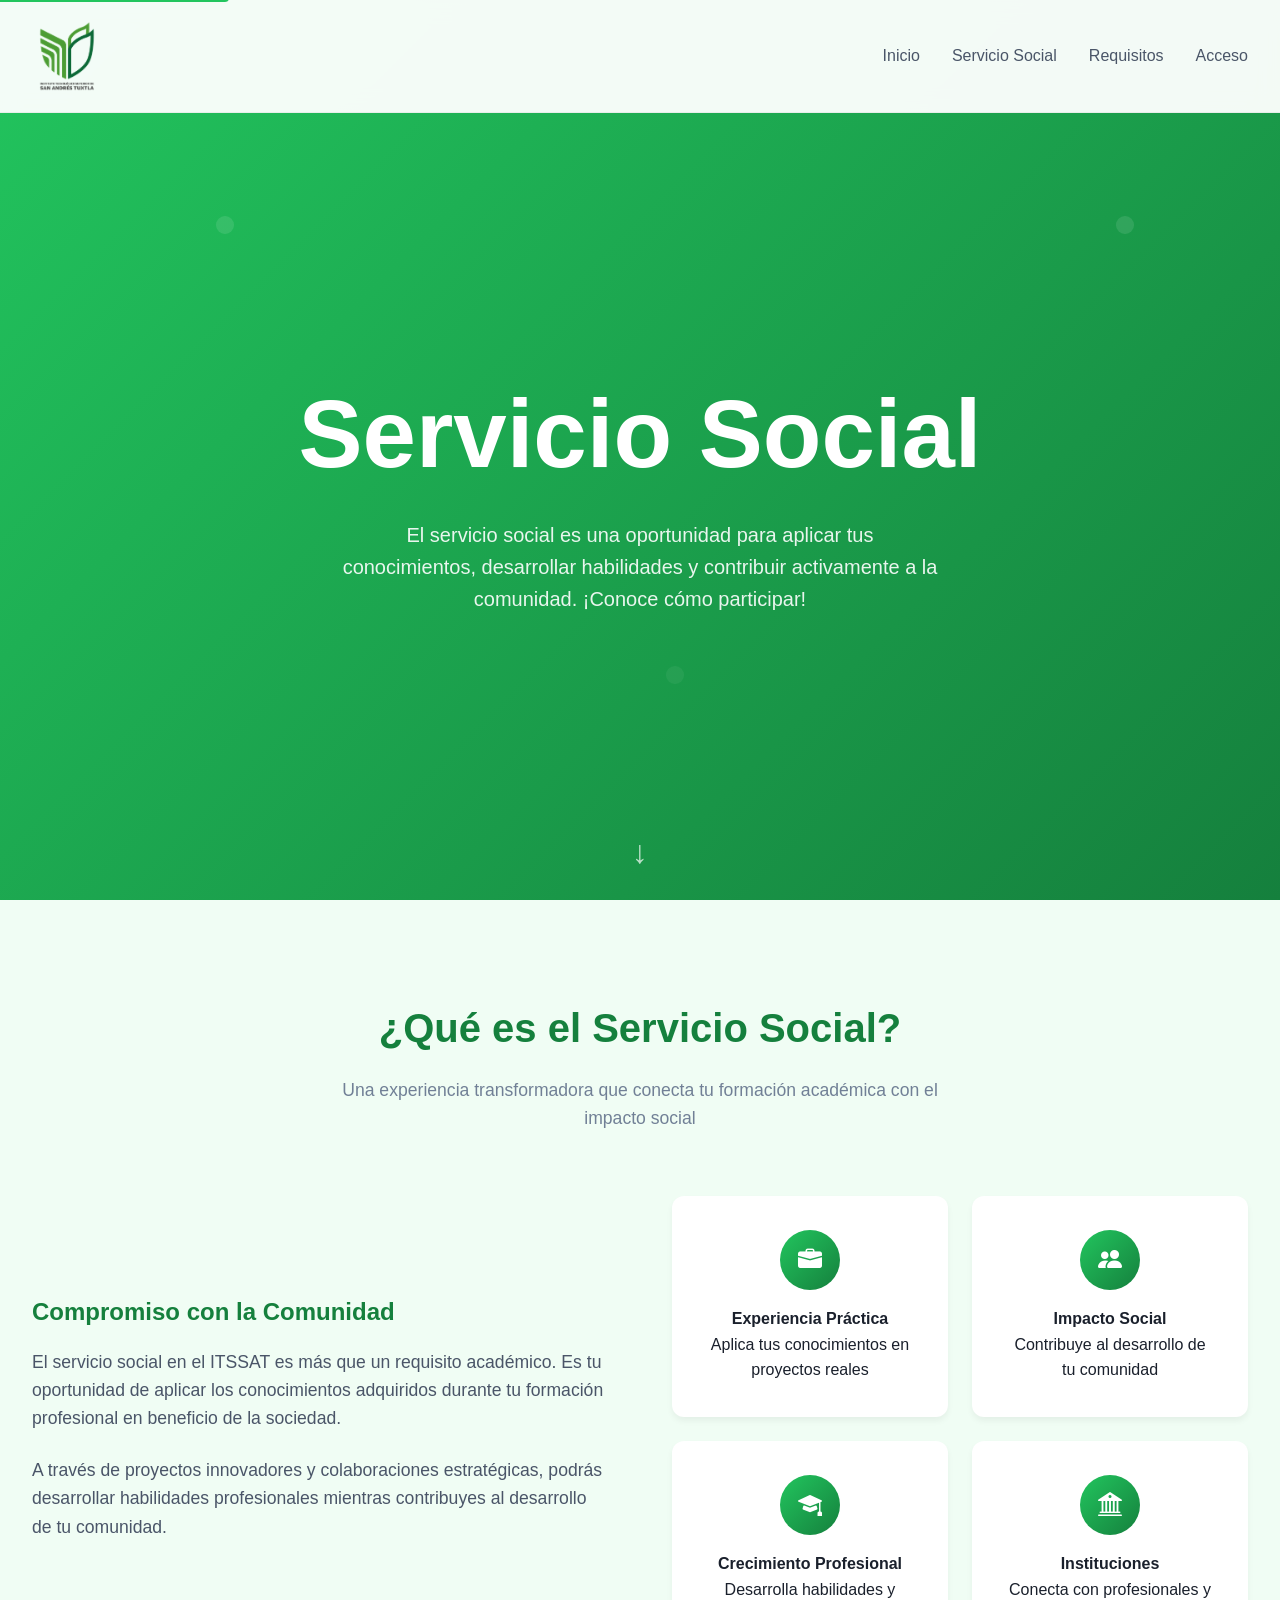
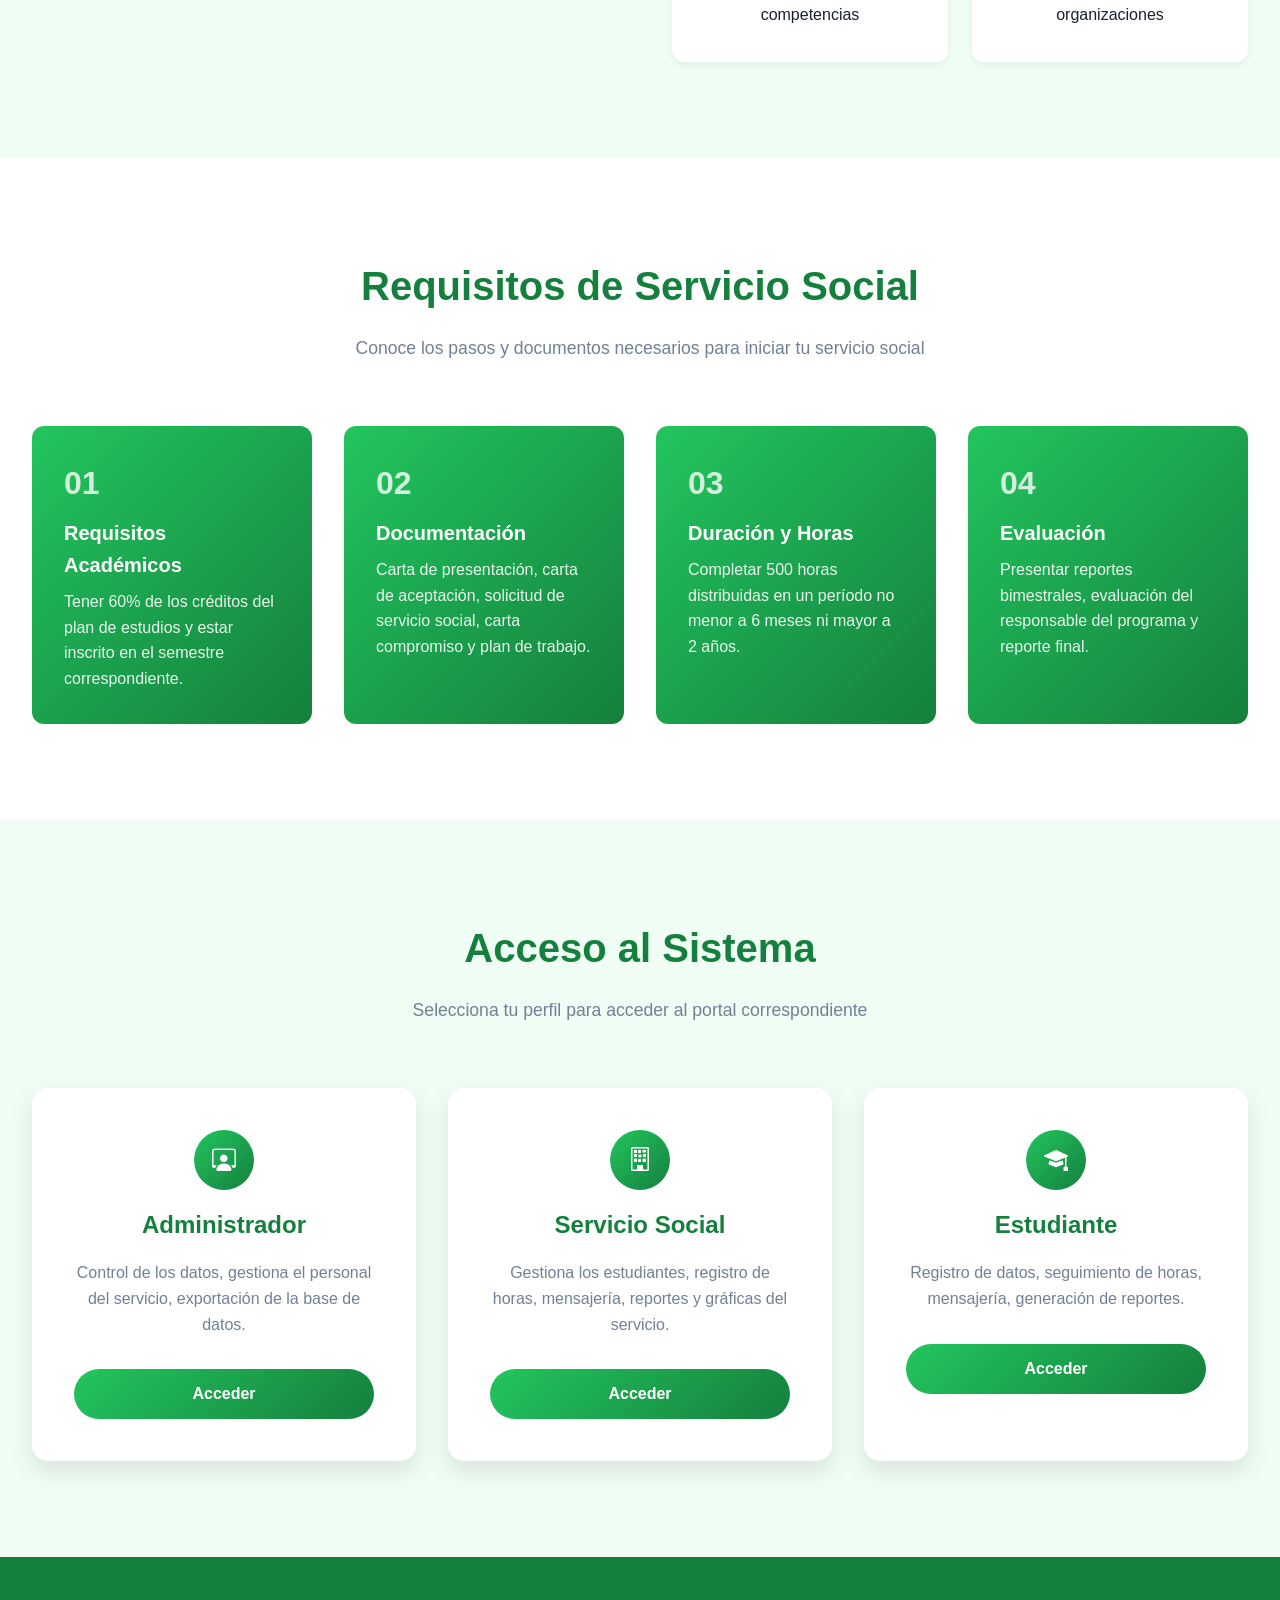
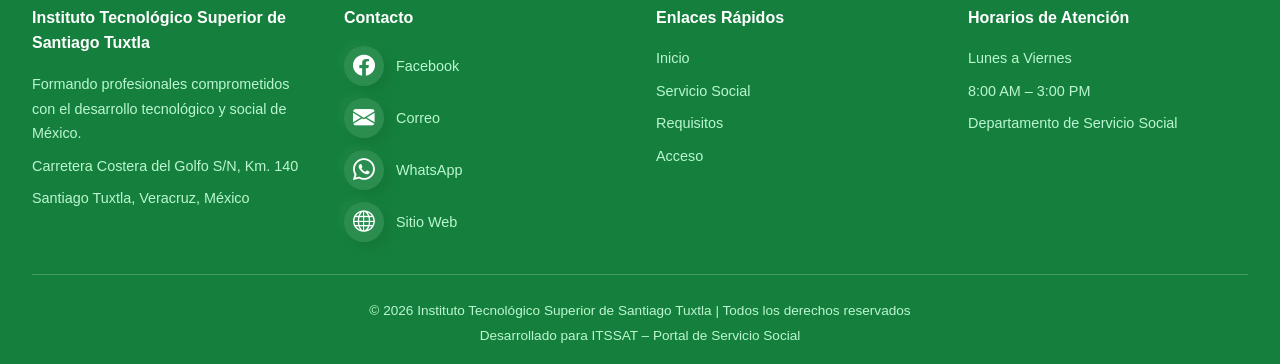
==== commit 801caab3: "Update index.html" ====
--- a/index.html
+++ b/index.html
@@ -24,8 +24,8 @@
 
     <!-- CSS externo -->
     <link rel="stylesheet" href="index.css">
-    <link rel="stylesheet" href="style_animaciones.css">
-    <link rel="stylesheet" href="style_animaciones.css">
+    <link rel="stylesheet" href="animaciones.css">
+    <link rel="stylesheet" href="componentes.css">
 
     <!-- Bootstrap Icons -->
     <link rel="stylesheet" href="https://cdn.jsdelivr.net/npm/bootstrap-icons@1.11.3/font/bootstrap-icons.min.css">
@@ -78,8 +78,8 @@
                 <p class="section-subtitle fade-in">
                     Una experiencia transformadora que conecta tu formación académica con el impacto social
                 </p>
-                <div class="about-content">
-                    <div class="about-text fade-in">
+                <div class="about-content fade-in">
+                    <div class="about-text">
                         <h3>Compromiso con la Comunidad</h3>
                         <p>
                             El servicio social en el ITSSAT es más que un requisito académico. Es tu oportunidad
@@ -136,23 +136,23 @@
                 <p class="section-subtitle fade-in">
                     Conoce los pasos y documentos necesarios para iniciar tu servicio social
                 </p>
-                <div class="req-grid">
-                    <div class="req-card fade-in">
+                <div class="req-grid fade-in">
+                    <div class="req-card">
                         <div class="req-number" aria-hidden="true">01</div>
                         <h3>Requisitos Académicos</h3>
                         <p>Tener 60% de los créditos del plan de estudios y estar inscrito en el semestre correspondiente.</p>
                     </div>
-                    <div class="req-card fade-in">
+                    <div class="req-card">
                         <div class="req-number" aria-hidden="true">02</div>
                         <h3>Documentación</h3>
                         <p>Carta de presentación, carta de aceptación, solicitud de servicio social, carta compromiso y plan de trabajo.</p>
                     </div>
-                    <div class="req-card fade-in">
+                    <div class="req-card">
                         <div class="req-number" aria-hidden="true">03</div>
                         <h3>Duración y Horas</h3>
                         <p>Completar 500 horas distribuidas en un período no menor a 6 meses ni mayor a 2 años.</p>
                     </div>
-                    <div class="req-card fade-in">
+                    <div class="req-card">
                         <div class="req-number" aria-hidden="true">04</div>
                         <h3>Evaluación</h3>
                         <p>Presentar reportes bimestrales, evaluación del responsable del programa y reporte final.</p>
@@ -168,8 +168,8 @@
                 <p class="section-subtitle fade-in">
                     Selecciona tu perfil para acceder al portal correspondiente
                 </p>
-                <div class="login-grid">
-                    <div class="login-card fade-in" tabindex="0" role="button" data-role="administrador" aria-label="Acceder como Administrador">
+                <div class="login-grid fade-in">
+                    <div class="login-card" tabindex="0" role="button" data-role="administrador" aria-label="Acceder como Administrador">
                         <div class="feature-icon" aria-hidden="true">
                             <i class="bi bi-person-workspace"></i>
                         </div>
@@ -181,7 +181,7 @@
                         </button>
                     </div>
 
-                    <div class="login-card fade-in" tabindex="0" role="button" data-role="personal" aria-label="Acceder como Servicio Social">
+                    <div class="login-card" tabindex="0" role="button" data-role="personal" aria-label="Acceder como Servicio Social">
                         <div class="feature-icon" aria-hidden="true">
                             <i class="bi bi-building"></i>
                         </div>
@@ -193,7 +193,7 @@
                         </button>
                     </div>
 
-                    <div class="login-card fade-in" tabindex="0" role="button" data-role="estudiante" aria-label="Acceder como Estudiante">
+                    <div class="login-card" tabindex="0" role="button" data-role="estudiante" aria-label="Acceder como Estudiante">
                         <div class="feature-icon" aria-hidden="true">
                             <i class="bi bi-mortarboard-fill"></i>
                         </div>
@@ -286,4 +286,4 @@
     </footer>
     <script src="index.js" defer></script>
 </body>
-</html>+</html>
--- a/index.css
+++ b/index.css
@@ -509,16 +509,16 @@
 
         .contact-item:hover .social-link,
         .contact-item:focus .social-link {
-            background: white;
+            background: #22c55e;
             transform: translateY(-3px) scale(1.05);
             box-shadow: 0 10px 22px rgba(0, 0, 0, 0.12);
         }
 
-        .social-link .bi-facebook      { color: #1877F2; }
-        .social-link .bi-whatsapp      { color: #25D366; }
-        .social-link .bi-envelope-fill { color: #EA4335; }
-        .social-link .bi-telephone-fill{ color: #16a34a; }
-        .social-link .bi-globe         { color: #2563eb; }
+        .social-link .bi-facebook,
+        .social-link .bi-whatsapp,
+        .social-link .bi-envelope-fill,
+        .social-link .bi-telephone-fill,
+        .social-link .bi-globe { color: #ffffff; }
 
         .footer-bottom {
             border-top: 1px solid rgba(255, 255, 255, 0.2);
@@ -578,10 +578,6 @@
         .footer-section:nth-child(4) { transition-delay: 0.3s; }
 
         /* CORRECCIÓN: selector .login-icon era incorrecto (la clase real es .feature-icon) */
-        .feature-card:hover .feature-icon  { animation: float-avatar 1.8s ease-in-out infinite; }
-        .login-card:hover .feature-icon    { animation: bounce-in 0.5s ease both; }
-        .req-card:hover .req-number        { animation: pulse 0.6s ease; }
-
         .back-to-top.visible { animation: scaleIn 0.3s ease both; }
 
         /* <--- REDUCE MOTION ---> */
@@ -705,4 +701,4 @@
             .feature-card h4,
             .req-card h3,
             .login-card h3 { font-size: 1rem; }
-        }+        }
--- a/animaciones.css
+++ b/animaciones.css
@@ -0,0 +1,285 @@
+/* ============================================================
+   ANIMACIONES GLOBALES
+   ============================================================ */
+
+/* <--- APARECE ---> */
+
+@keyframes fadeIn {
+    from { opacity: 0; }
+    to   { opacity: 1; }
+}
+
+/* <--- DESVANECE ---> */
+
+@keyframes fadeOut {
+    from { opacity: 1; }
+    to   { opacity: 0; }
+}
+
+/* <--- APARECE DESDE ARRIBA ---> */
+
+@keyframes fadeInDown {
+    from { opacity: 0; transform: translateY(-30px); }
+    to   { opacity: 1; transform: translateY(0); }
+}
+
+/* <--- APARECE DESDE ABAJO ---> */
+
+@keyframes fadeInUp {
+    from { opacity: 0; transform: translateY(28px) scale(0.97); }
+    to   { opacity: 1; transform: translateY(0)    scale(1);    }
+}
+
+/* <--- APARECE DESDE LA IZQUIERDA ---> */
+
+@keyframes fadeInLeft {
+    from { opacity: 0; transform: translateX(-24px); }
+    to   { opacity: 1; transform: translateX(0);     }
+}
+
+/* <--- APARECE DESDE LA DERECHA ---> */
+
+@keyframes fadeInRight {
+    from { opacity: 0; transform: translateX(30px); }
+    to   { opacity: 1; transform: translateX(0); }
+}
+
+/* <--- SALIDA CON FADE ---> */
+
+@keyframes fadeOutDown {
+    from { opacity: 1; transform: translateY(0); }
+    to   { opacity: 0; transform: translateY(30px); }
+}
+
+/* <--- DESLIZA HACIA ABAJO ---> */
+
+@keyframes slideDown {
+    from { transform: translateY(-100%); opacity: 0; }
+    to   { transform: translateY(0);     opacity: 1; }
+}
+
+/* <--- DESLIZA HACIA ARRIBA ---> */
+
+@keyframes slideUp {
+    from { transform: translateY(100%); opacity: 0; }
+    to   { transform: translateY(0);    opacity: 1; }
+}
+
+/* <--- ZOOM AL ENTRAR ---> */
+
+@keyframes scaleIn {
+    from { opacity: 0; transform: scale(0.9); }
+    to   { opacity: 1; transform: scale(1); }
+}
+
+/* <--- ZOOM AL SALIR ---> */
+
+@keyframes scaleOut {
+    from { opacity: 1; transform: scale(1); }
+    to   { opacity: 0; transform: scale(0.9); }
+}
+
+/* <--- REBOTE AL ENTRAR ---> */
+
+@keyframes bounceIn {
+    0%   { opacity: 0; transform: scale(0.3) translateY(-50px); }
+    50%  { opacity: 1; transform: scale(1.05); }
+    70%  {             transform: scale(0.95); }
+    100% {             transform: scale(1); }
+}
+
+/* <--- PULSO ---> */
+
+@keyframes pulse {
+    0%, 100% { transform: scale(1); }
+    50%       { transform: scale(1.02); }
+}
+
+/* <--- PULSO DE ÉXITO ---> */
+
+@keyframes successPulse {
+    0%, 100% { transform: scale(1); }
+    25%       { transform: scale(1.2); }
+    50%       { transform: scale(1.1); }
+    75%       { transform: scale(1.15); }
+}
+
+/* <--- PULSO DE ANILLO ---> */
+
+@keyframes pulse-ring {
+    0%, 100% { opacity: 0.35; transform: scale(1);    }
+    50%       { opacity: 0.88; transform: scale(1.05); }
+}
+
+/* <--- PULSO DE ANILLO LENTO ---> */
+
+@keyframes pulse-ring-slow {
+    0%, 100% { opacity: 0.18; transform: scale(1);    }
+    50%       { opacity: 0.55; transform: scale(1.08); }
+}
+
+/* <--- SACUDIDA HORIZONTAL ---> */
+
+@keyframes shake {
+    0%, 100% { transform: translateX(0) rotate(0deg); }
+    25%       { transform: translateX(-5px) rotate(-5deg); }
+    75%       { transform: translateX(5px)  rotate(5deg); }
+}
+
+/* <--- MENEO / WIGGLE ---> */
+
+@keyframes wiggle {
+    0%, 100% { transform: rotate(0deg); }
+    25%       { transform: rotate(-10deg); }
+    75%       { transform: rotate(10deg); }
+}
+
+/* <--- FLOTACIÓN SUAVE ---> */
+
+@keyframes float {
+    0%, 100% { transform: translateY(0); }
+    50%       { transform: translateY(-10px); }
+}
+
+/* <--- FLOTACIÓN SUTIL ---> */
+
+@keyframes subtleFloat {
+    0%, 100% { transform: translateY(0) translateX(0); }
+    50%       { transform: translateY(-5px) translateX(5px); }
+}
+
+/* <--- ROTACIÓN CONTINUA ---> */
+
+@keyframes spin {
+    from { transform: rotate(0deg); }
+    to   { transform: rotate(360deg); }
+}
+
+/* <--- SPINNER EN BOTONES ---> */
+
+@keyframes spin-icon {
+    to { transform: rotate(360deg); }
+}
+
+/* <--- EXPANDE ANCHO ---> */
+
+@keyframes expandWidth {
+    from { transform: scaleX(0); }
+    to   { transform: scaleX(1); }
+}
+
+/* <--- EXPANDE ALTO ---> */
+
+@keyframes expandHeight {
+    from { transform: scaleY(0); }
+    to   { transform: scaleY(1); }
+}
+
+/* <--- PARPADEO ---> */
+
+@keyframes blink {
+    0%, 100% { opacity: 1; }
+    50%       { opacity: 0; }
+}
+
+/* <--- FLOTACIÓN DE AVATAR ---> */
+
+@keyframes float-avatar {
+    0%, 100% { transform: translateY(0px);  }
+    50%       { transform: translateY(-5px); }
+}
+
+/* <--- REBOTE DE ENTRADA ---> */
+
+@keyframes bounce-in {
+    0%   { transform: scale(0.72); opacity: 0; }
+    60%  { transform: scale(1.06); opacity: 1; }
+    80%  { transform: scale(0.97);             }
+    100% { transform: scale(1);                }
+}
+
+/* <--- ENTRADA DE MODAL ---> */
+
+@keyframes modalIn {
+    0%   { transform: scale(0.80) translateY(24px); opacity: 0; }
+    65%  { transform: scale(1.03) translateY(-4px); opacity: 1; }
+    100% { transform: scale(1)    translateY(0);    opacity: 1; }
+}
+
+/* <--- ENTRADA DE OVERLAY ---> */
+
+@keyframes overlayIn {
+    from { opacity: 0; }
+    to   { opacity: 1; }
+}
+
+/* <--- POP DE GUARDADO ---> */
+
+@keyframes saved-pop {
+    0%   { transform: scale(0.6) translateX(-6px); opacity: 0; }
+    70%  { transform: scale(1.1);                  opacity: 1; }
+    100% { transform: scale(1);                    opacity: 1; }
+}
+
+/* <--- RELLENO DE BARRA DE FUERZA ---> */
+
+@keyframes strength-fill {
+    from { transform: scaleX(0); }
+    to   { transform: scaleX(1); }
+}
+
+/* <--- RESPIRACIÓN DE ÍCONO DE ENCABEZADO ---> */
+
+@keyframes header-icon-breathe {
+    0%, 100% { box-shadow: 3px 3px 8px rgba(163,177,198,.50), -2px -2px 5px rgba(255,255,255,.80), 0 3px 10px rgba(34,197,94,.26); }
+    50%       { box-shadow: 4px 4px 12px rgba(163,177,198,.60), -3px -3px 8px rgba(255,255,255,.88), 0 5px 18px rgba(34,197,94,.40); }
+}
+
+/* <--- ENTRADA DE BLOQUE DE PREGUNTA ---> */
+
+@keyframes preg-block-enter {
+    from { opacity: 0; transform: translateX(16px); }
+    to   { opacity: 1; transform: translateX(0);    }
+}
+
+/* <--- CONTEO DE ESTADÍSTICA ---> */
+
+@keyframes stat-count-in {
+    from { opacity: 0; transform: translateY(10px); }
+    to   { opacity: 1; transform: translateY(0);    }
+}
+
+/* <--- DANZA DE BORDE ---> */
+
+@keyframes border-dance {
+    0%, 100% { border-color: rgba(34,197,94,.30); }
+    50%       { border-color: rgba(34,197,94,.65); }
+}
+
+/* <--- REBOTE SCROLL INDICATOR ---> */
+
+@keyframes bounce {
+    0%, 100% { transform: translateX(-50%) translateY(0); }
+    50%       { transform: translateX(-50%) translateY(-10px); }
+}
+
+/* CORRECCIÓN: Se añade slideInRight que era referenciado en style_componentes.css
+   pero no existía en este archivo — causaba animación silenciosa (ningún efecto visible). */
+
+/* <--- DESLIZA DESDE LA DERECHA ---> */
+
+@keyframes slideInRight {
+    from { opacity: 0; transform: translateX(30px); }
+    to   { opacity: 1; transform: translateX(0); }
+}
+
+/* CORRECCIÓN: Se añade modalBounceIn que era referenciado en style_componentes.css
+   apuntando a un @keyframes inexistente. Se define como alias de modalIn. */
+
+/* <--- REBOTE DE MODAL (alias de modalIn) ---> */
+
+@keyframes modalBounceIn {
+    0%   { transform: scale(0.80) translateY(24px); opacity: 0; }
+    65%  { transform: scale(1.03) translateY(-4px); opacity: 1; }
+    100% { transform: scale(1)    translateY(0);    opacity: 1; }
+}
